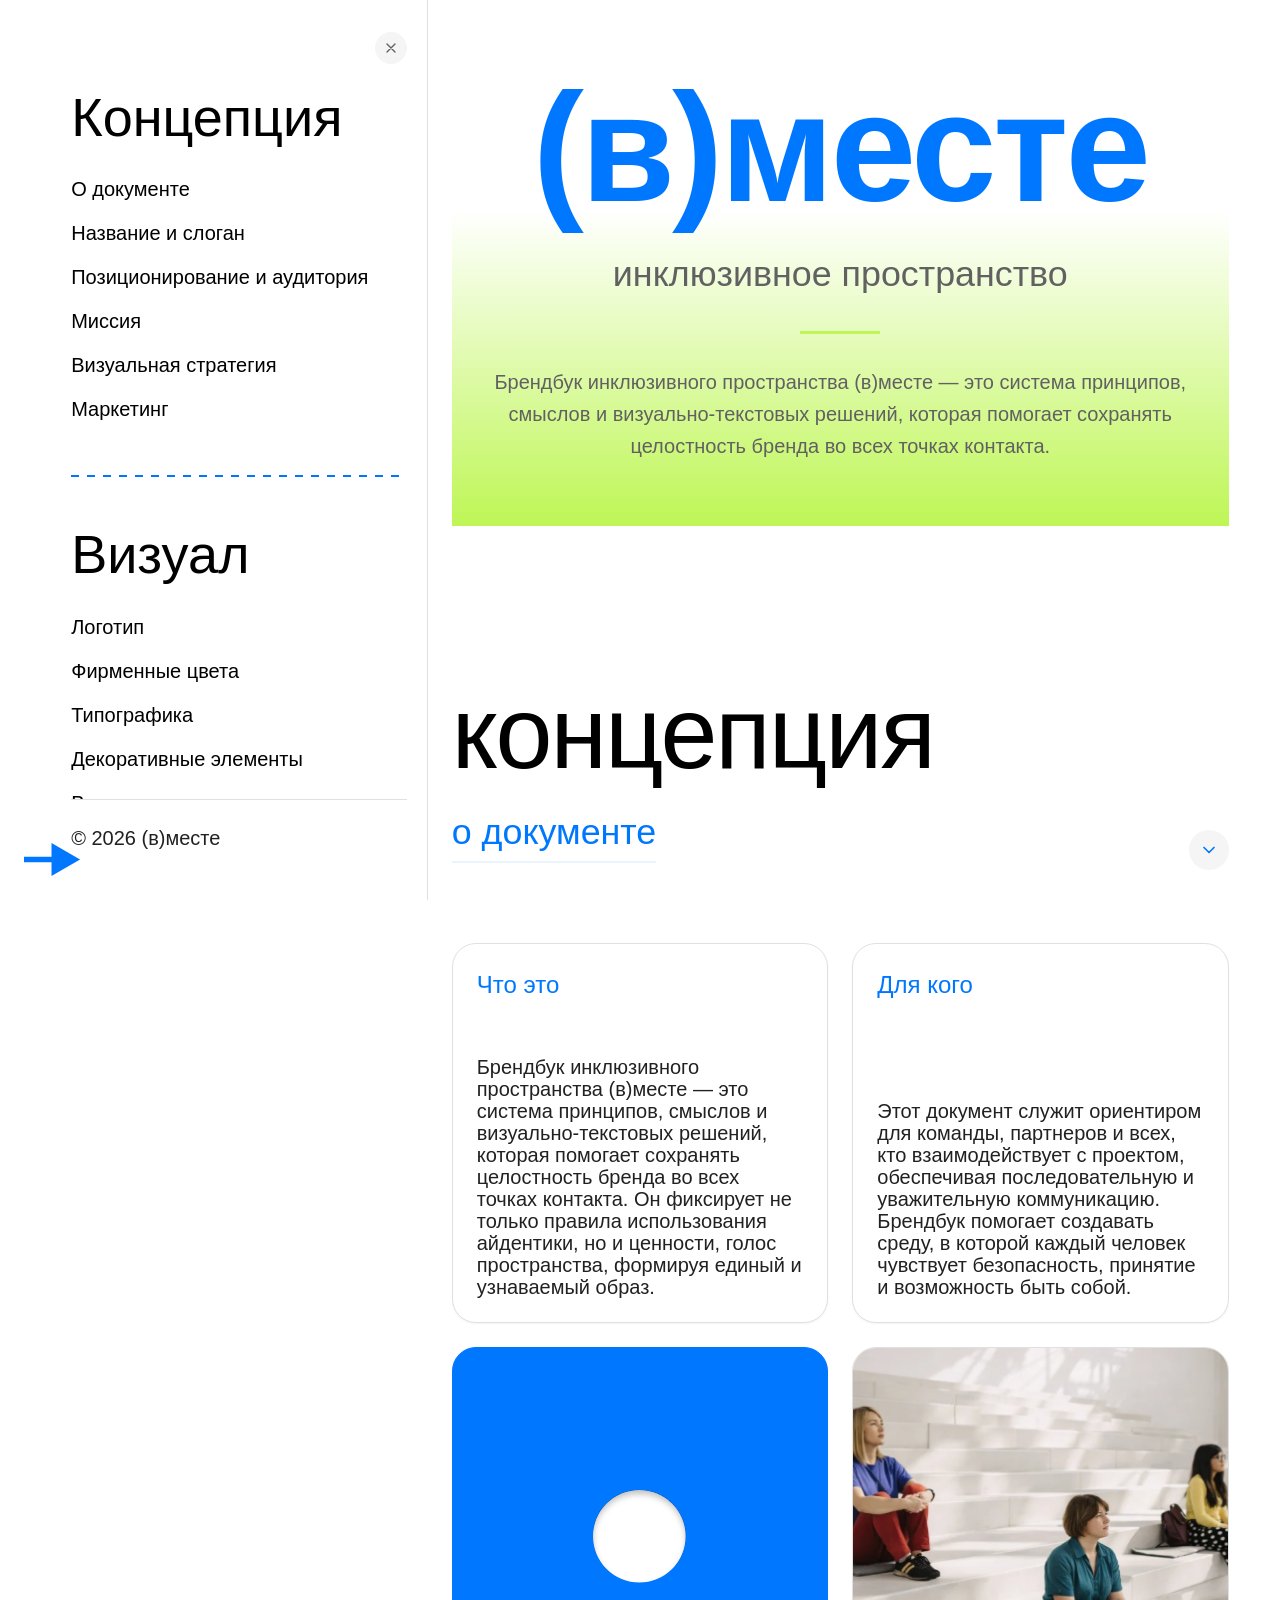
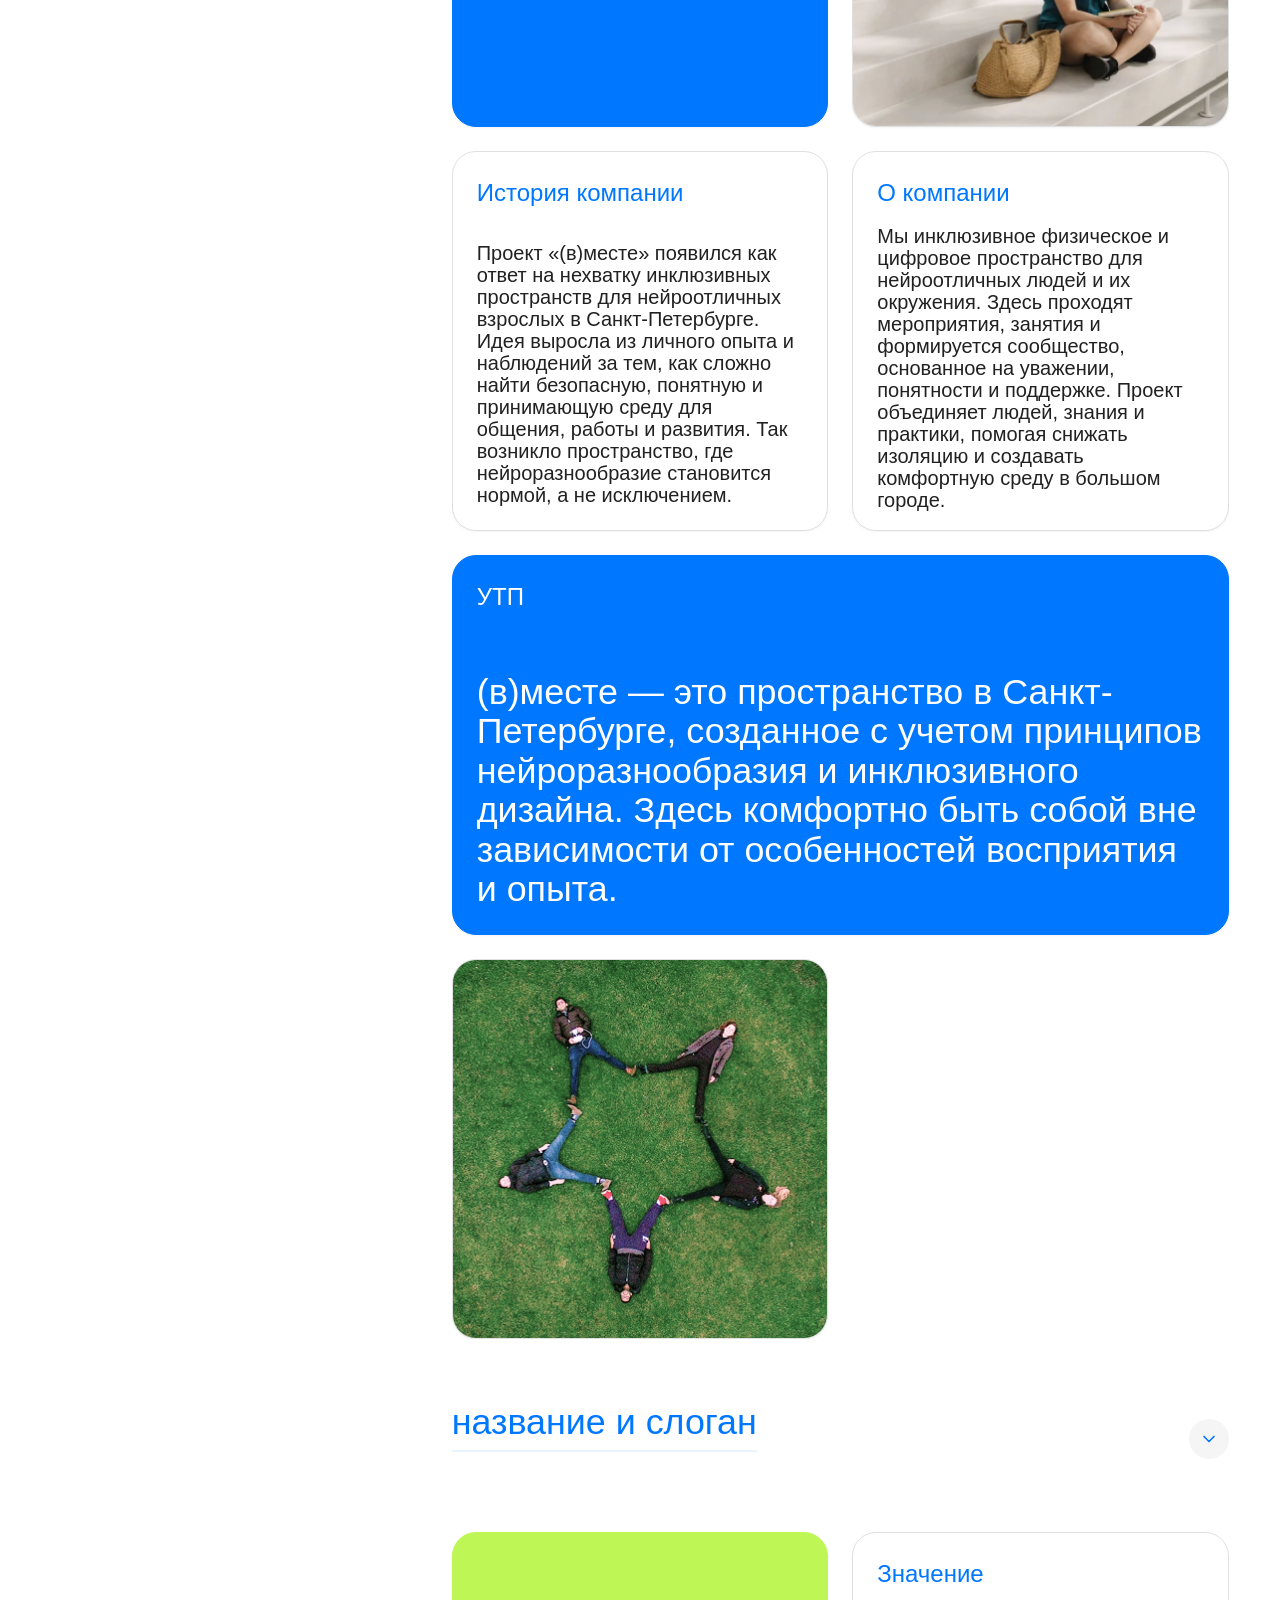
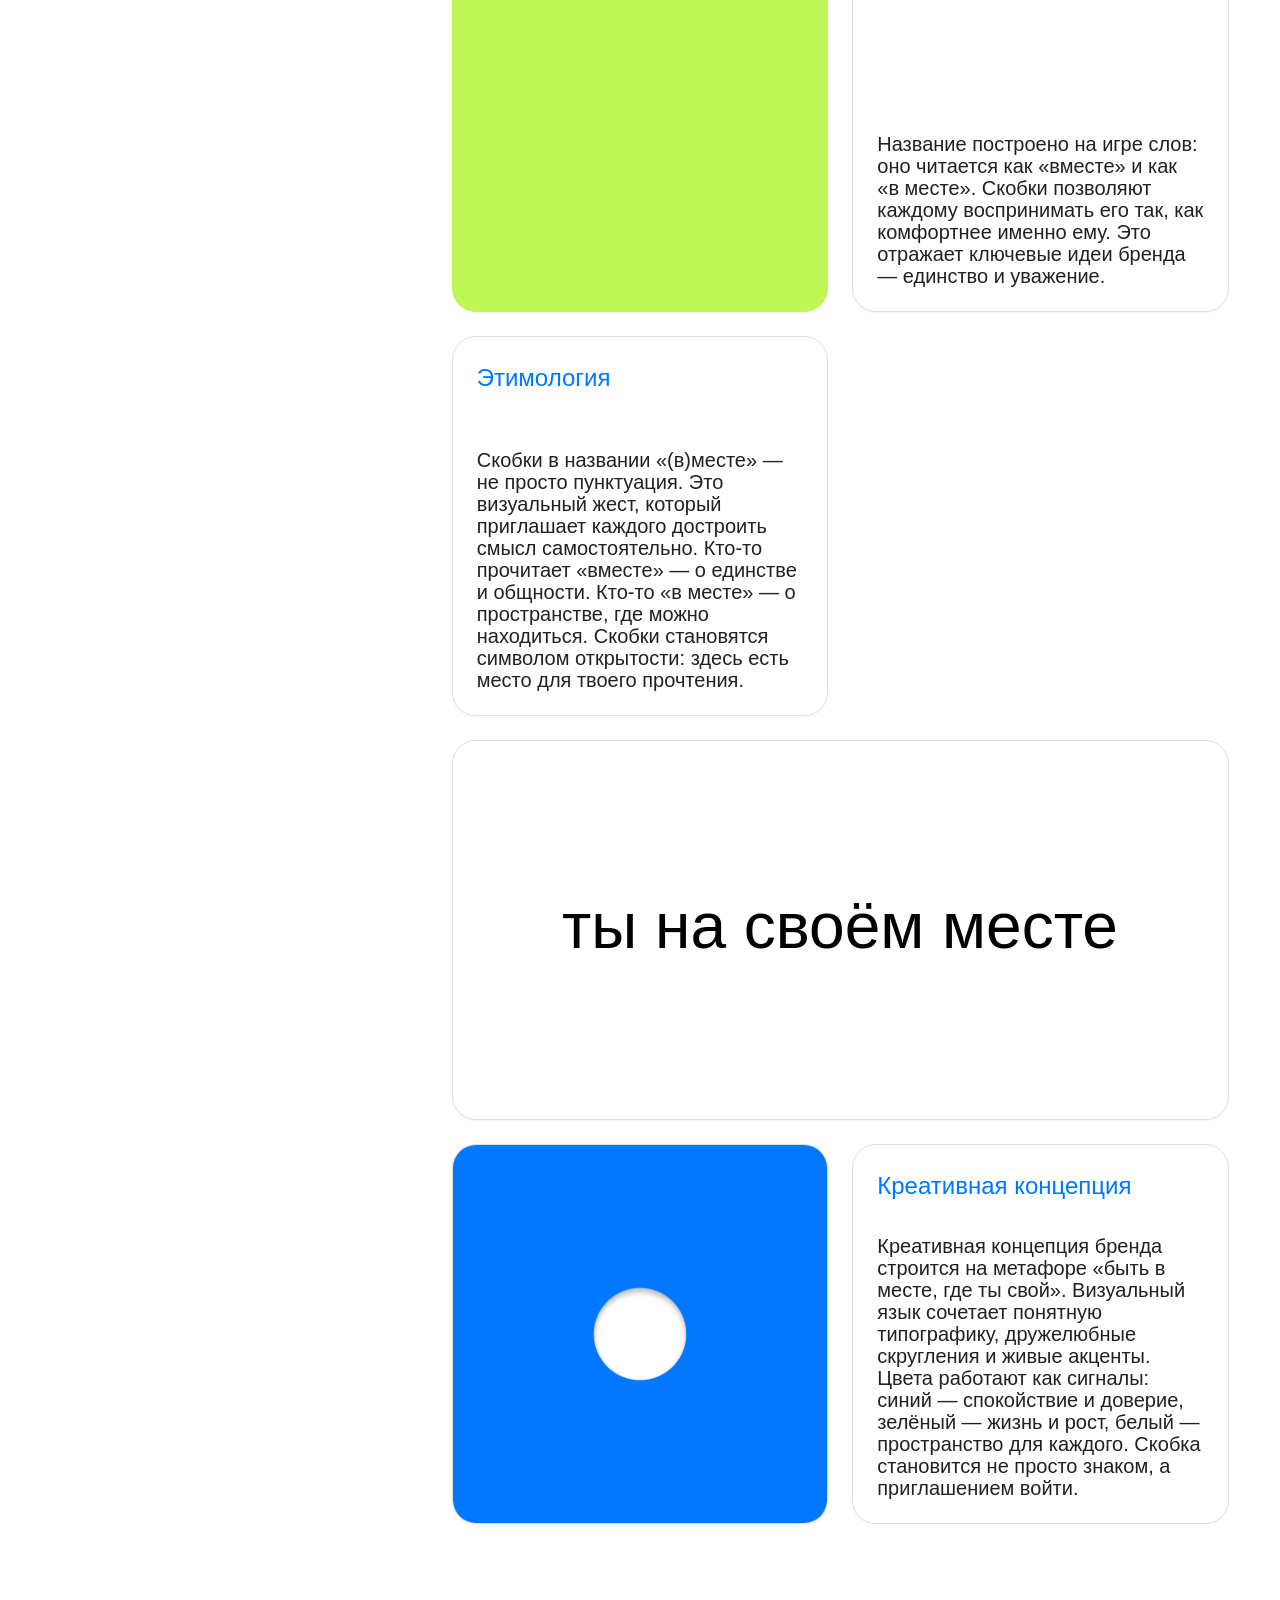
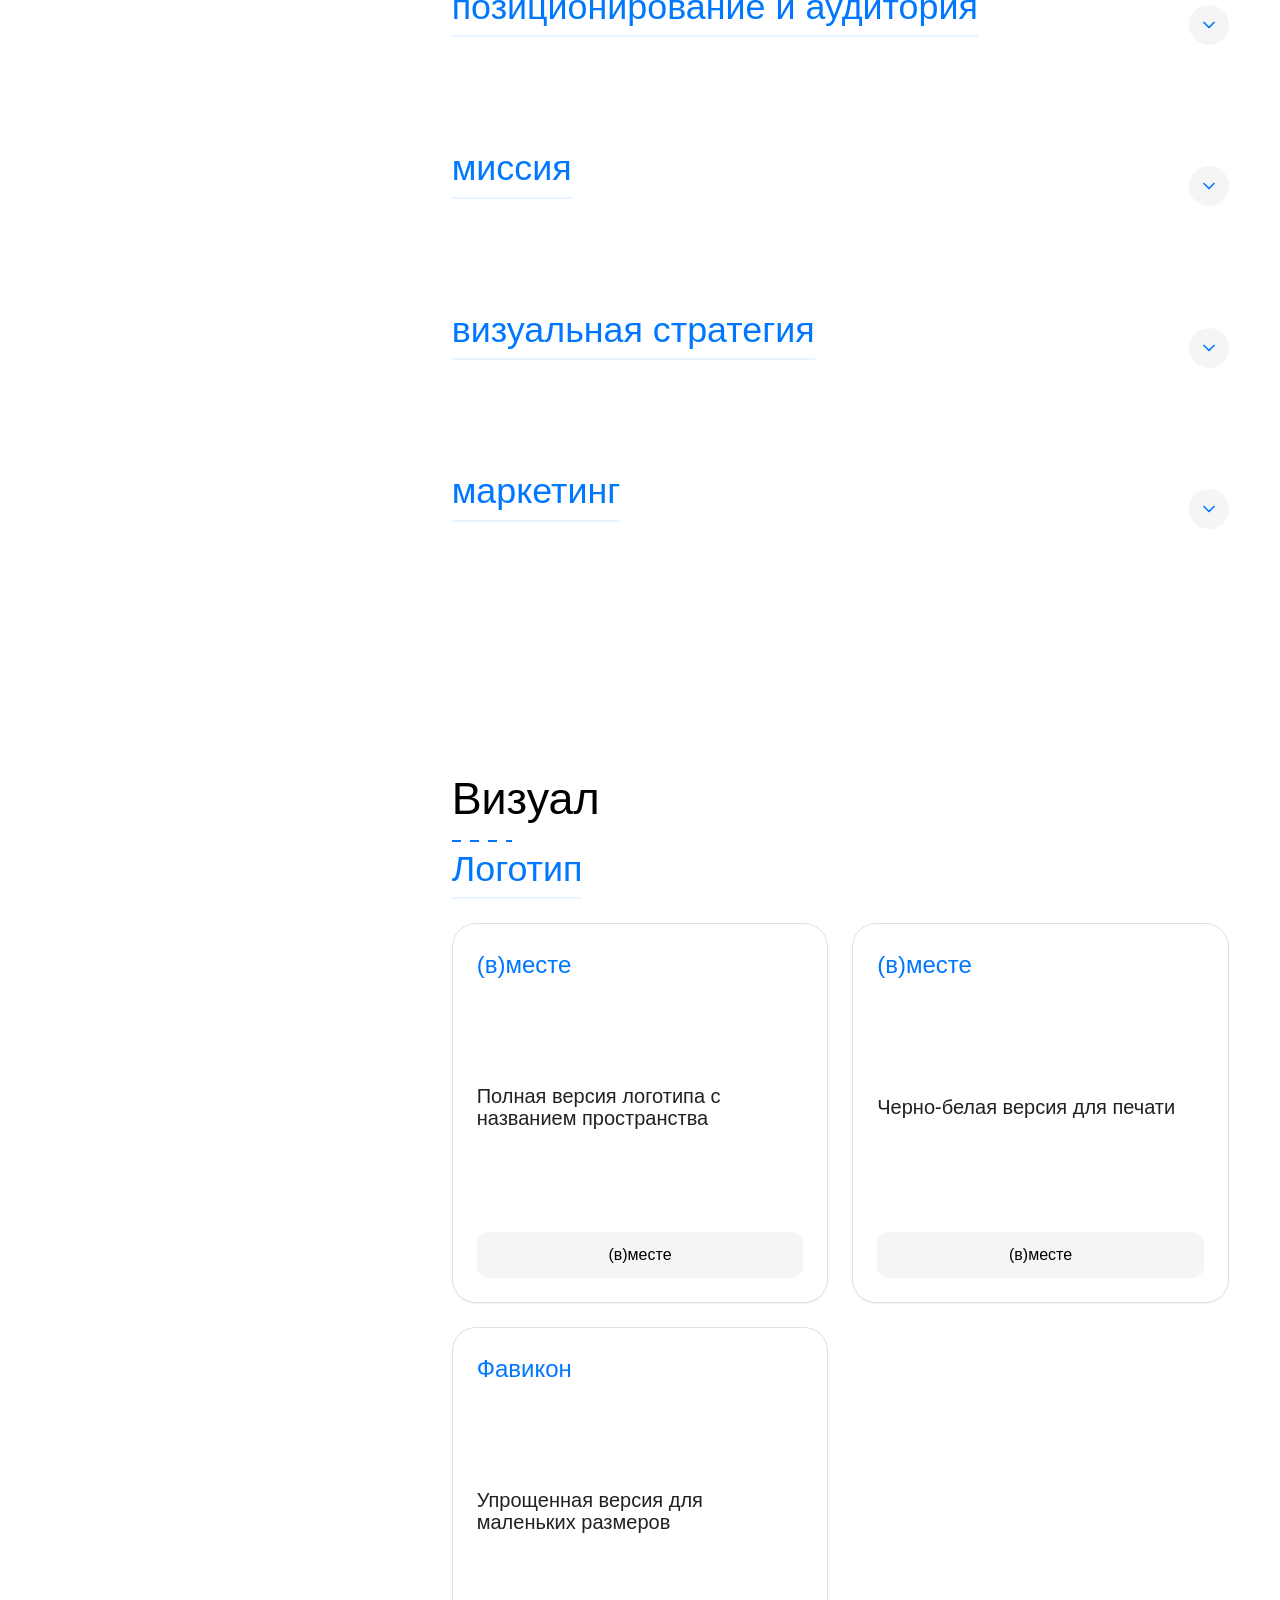
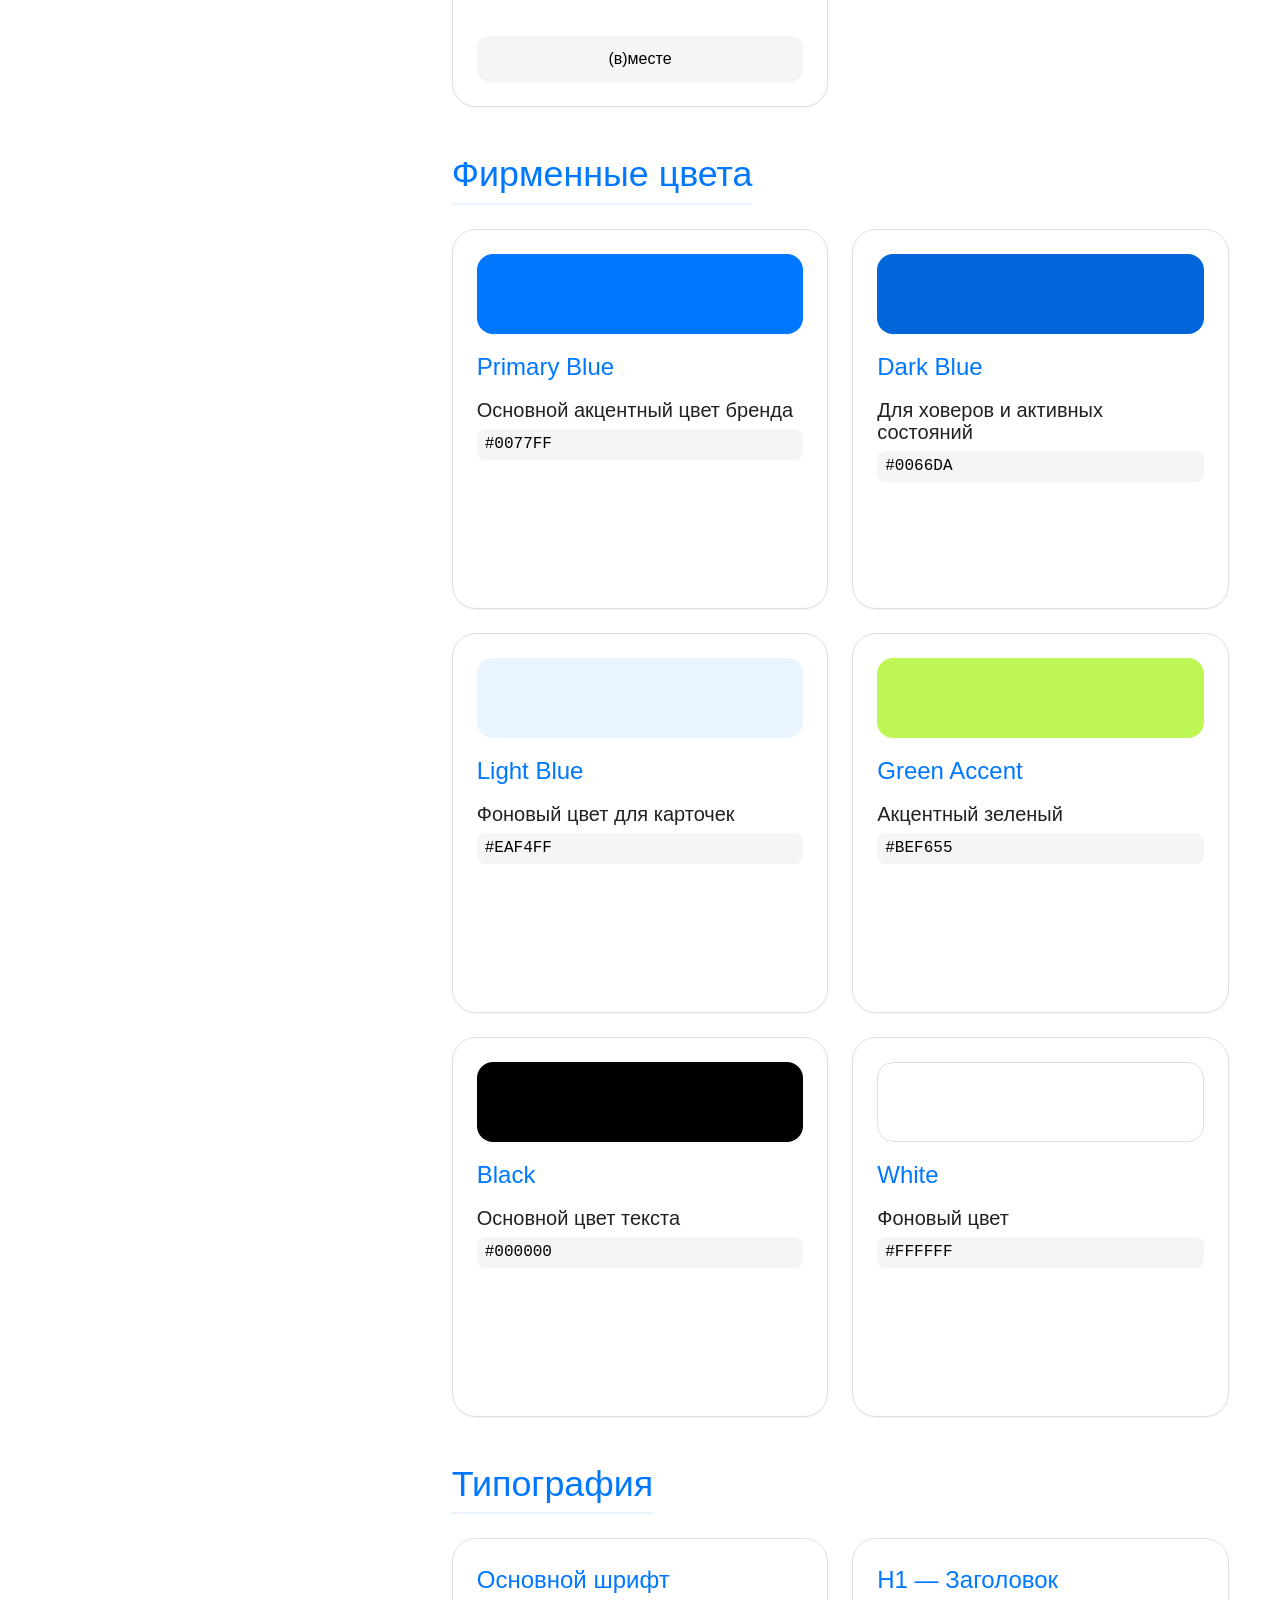
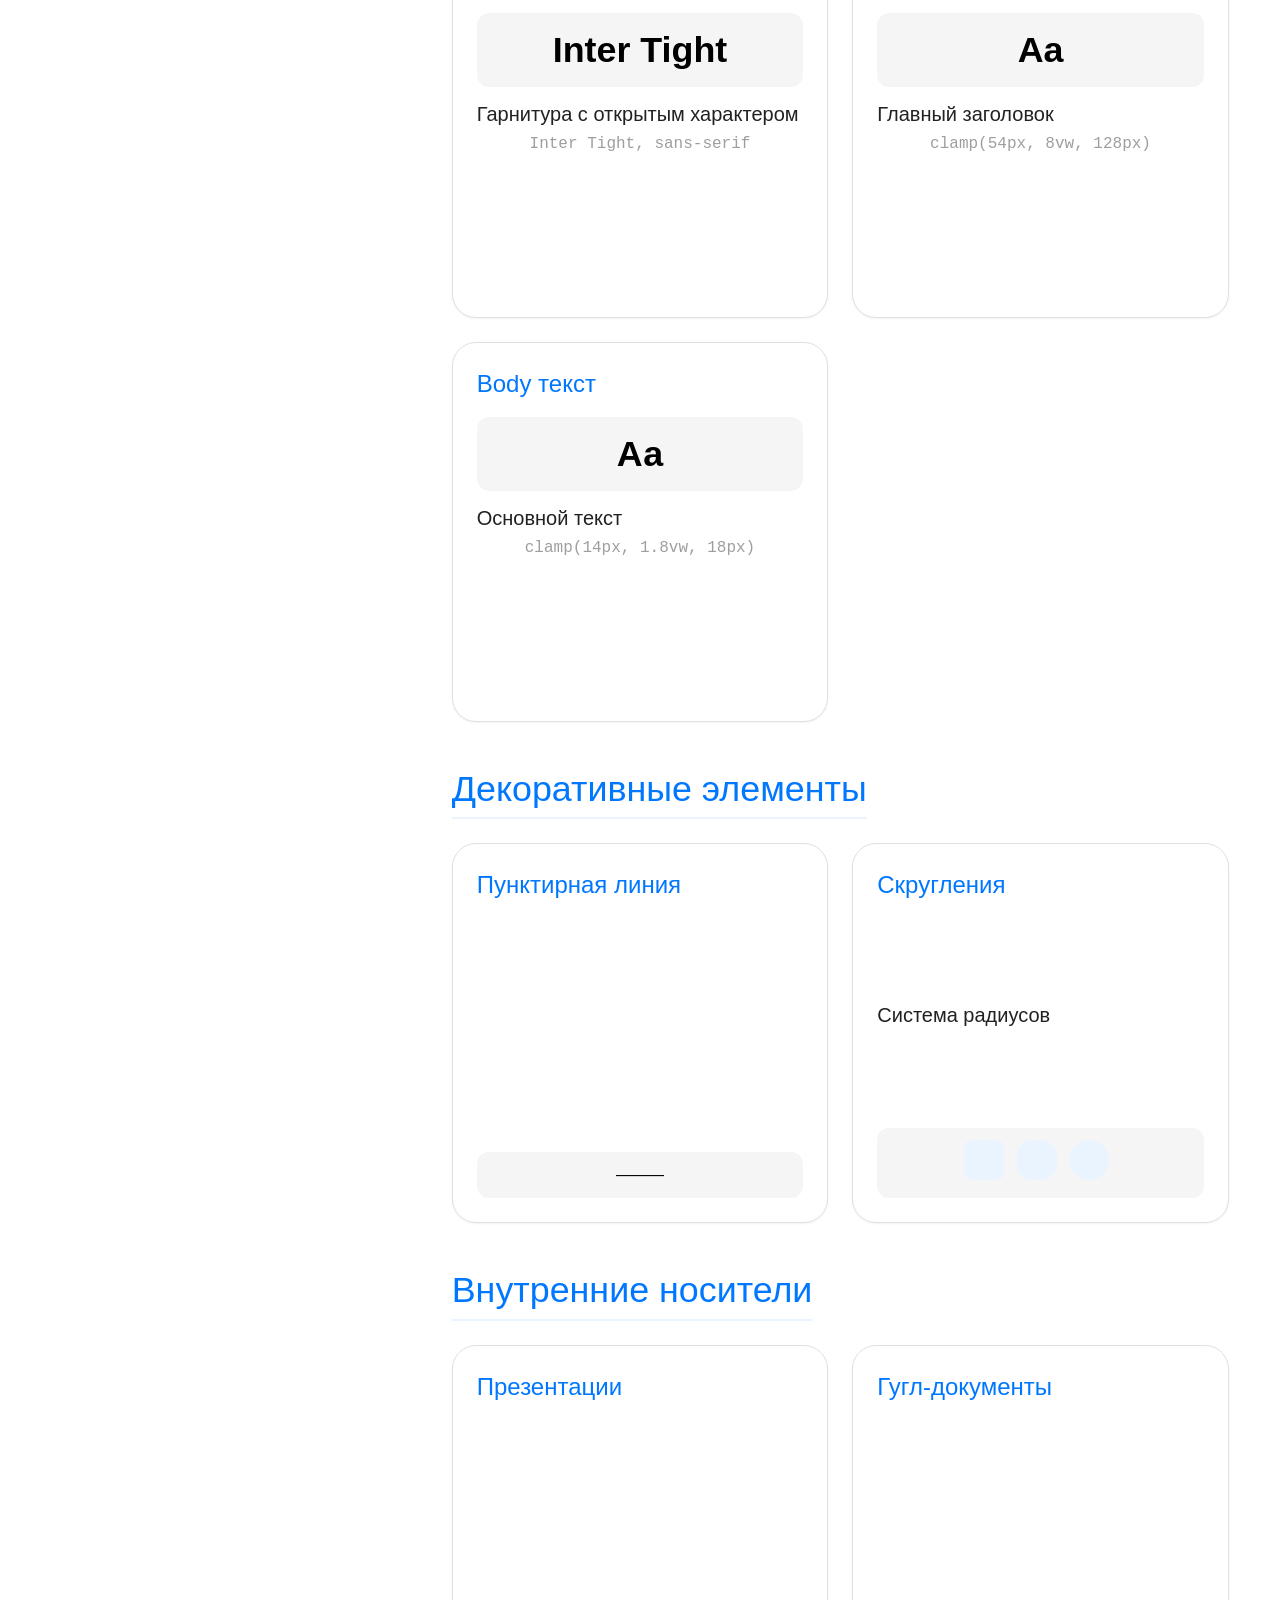
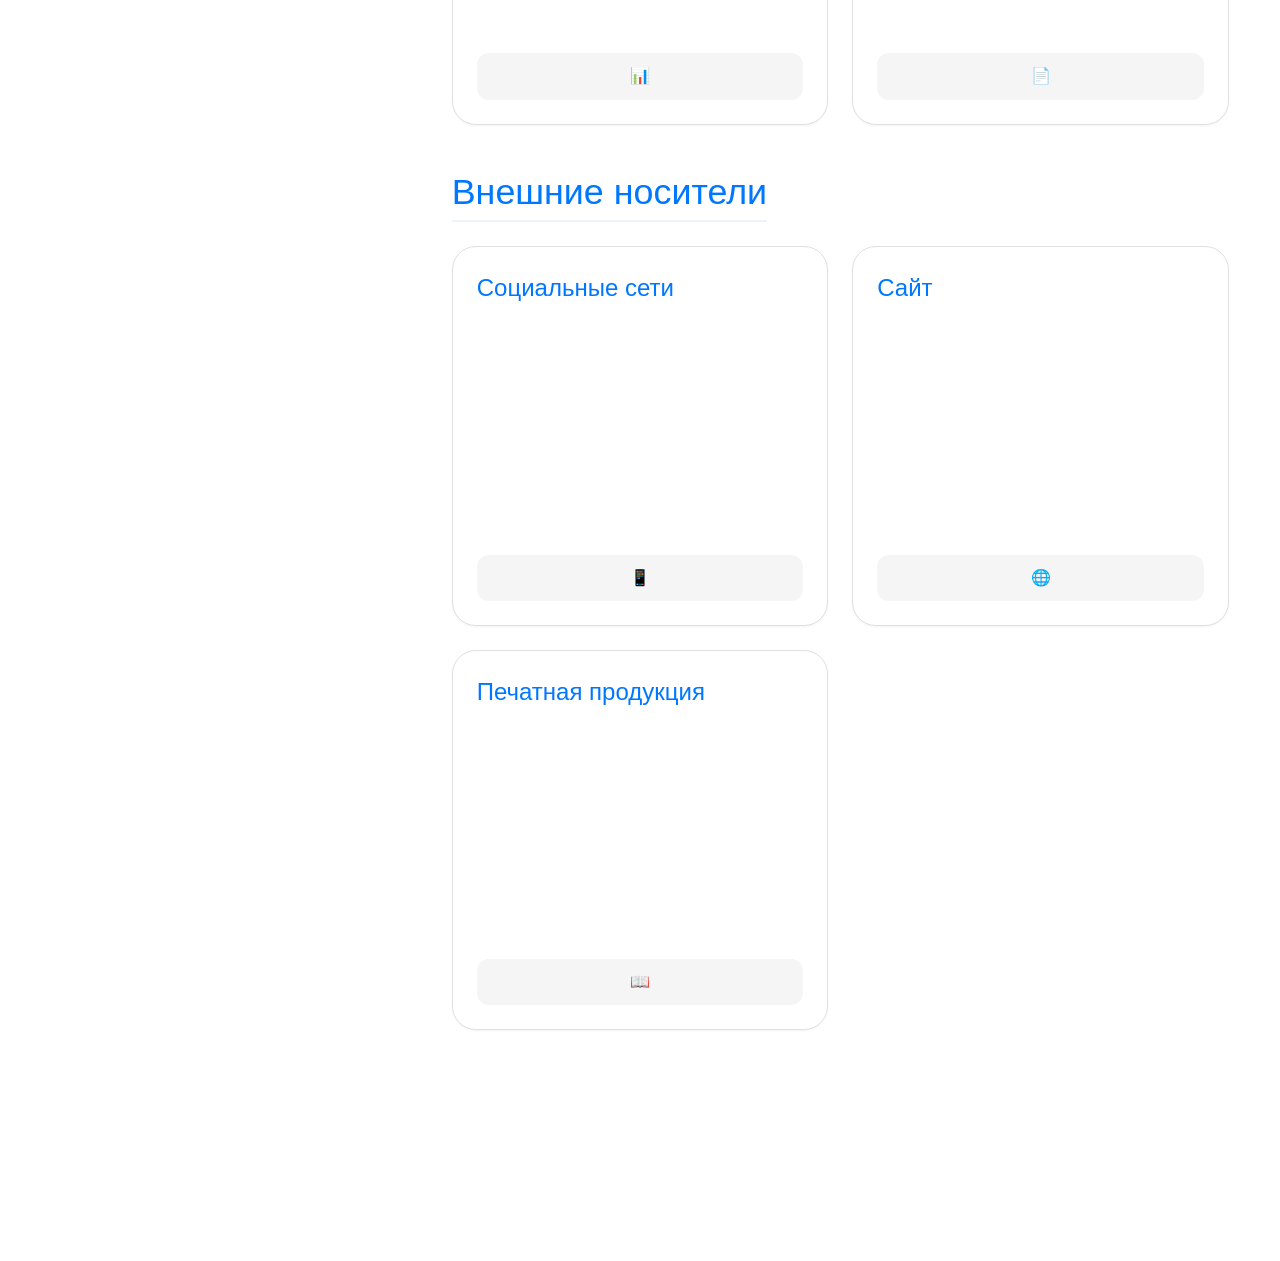
==== index.html @ 03d6c09a "Первый коммит" ====
<!DOCTYPE html>
<html lang="ru">
<head>
    <meta charset="UTF-8">
    <meta name="viewport" content="width=device-width, initial-scale=1.0">
    <title>Брендбук | (в)месте — инклюзивное пространство</title>
    <!-- Подключение CSS файлов -->
    <link rel="stylesheet" href="styles/variables.css">
    <link rel="stylesheet" href="styles/reset.css">
    <link rel="stylesheet" href="styles/typography.css">
    <link rel="stylesheet" href="styles/buttons.css">
    <link rel="stylesheet" href="styles/grid.css">
    <link rel="stylesheet" href="styles/sidebar.css">
    <link rel="stylesheet" href="styles/cards.css">
    <link rel="stylesheet" href="styles/brandbook.css">
</head>
<body>

<!-- ОСНОВНОЙ КОНТЕЙНЕР -->
<div class="page-container">
    
<!-- БОКОВОЕ МЕНЮ (САЙДБАР) -->
    <!-- БОКОВОЕ МЕНЮ (САЙДБАР) -->
    <!-- БОКОВОЕ МЕНЮ (САЙДБАР) -->
<!-- БОКОВОЕ МЕНЮ (САЙДБАР) -->
<!-- БОКОВОЕ МЕНЮ (САЙДБАР) -->
    <aside class="sidebar">
        <div class="sidebar__inner">
            <!-- Кнопка закрытия (крестик) -->
            <div class="sidebar__close">
                <button class="sidebar__close-btn" id="sidebarCloseBtn">
                    <svg width="16" height="16" viewBox="0 0 24 24" fill="none">
                        <path d="M18 6L6 18M6 6L18 18" stroke="currentColor" stroke-width="2" stroke-linecap="round"/>
                    </svg>
                </button>
            </div>
            
            <nav class="sidebar__nav">
                <!-- РАЗДЕЛ: Концепция (без фона) -->
                <div class="sidebar__section sidebar__section--concept">
                    <a href="#concept" class="sidebar__section-title sidebar__section-title--concept" id="concept-link">
                        Концепция
                    </a>
                    <div class="sidebar__subnav">
                        <a href="#about-doc-section" class="sidebar__subnav-item">О документе</a>
                        <a href="#naming-section" class="sidebar__subnav-item">Название и слоган</a>
                        <a href="#positioning-section" class="sidebar__subnav-item">Позиционирование и аудитория</a>
                        <a href="#mission-section" class="sidebar__subnav-item">Миссия</a>
                        <a href="#visual-strategy-section" class="sidebar__subnav-item">Визуальная стратегия</a>
                        <a href="#marketing-section" class="sidebar__subnav-item">Маркетинг</a>
                    </div>
                </div>
                
                <div class="sidebar__divider"></div>
                <!-- РАЗДЕЛ: Визуал (зелёный фон на всю ширину) -->
                <div class="sidebar__section sidebar__section--visual">
                    <a href="#visual" class="sidebar__section-title sidebar__section-title--visual" id="visual-link">
                        Визуал
                    </a>
                    <div class="sidebar__subnav">
                        <a href="#logo" class="sidebar__subnav-item">Логотип</a>
                        <a href="#colors" class="sidebar__subnav-item">Фирменные цвета</a>
                        <a href="#typography" class="sidebar__subnav-item">Типографика</a>
                        <a href="#decorative" class="sidebar__subnav-item">Декоративные элементы</a>
                        <a href="#internal-media" class="sidebar__subnav-item">Внутренние носители</a>
                        <a href="#external-media" class="sidebar__subnav-item">Внешние носители</a>
                    </div>
                </div>
            </nav>
            
            <!-- Футер сайдбара -->
            <div class="sidebar__footer">
                <p>© 2026 (в)месте</p>
            </div>
        </div>
    </aside>
                    
    <!-- ОСНОВНОЙ КОНТЕНТ -->
    <main class="main-content">
        
        <!-- HERO / ОБЛОЖКА -->
        <section class="hero">
            <div class="hero__content">
                <h1 class="hero__title">(в)месте</h1>
                <p class="hero__subtitle">инклюзивное пространство</p>
                <div class="hero__line"></div>
                <p class="hero__desc">Брендбук инклюзивного пространства (в)месте — это система принципов, смыслов и визуально-текстовых решений, которая помогает сохранять целостность бренда во всех точках контакта.</p>
            </div>
        </section>
        
<!-- СЕКЦИЯ: КОНЦЕПЦИЯ -->
        <section id="concept" class="section-concept">
            <div class="layout-section">
                
                <h1>концепция</h1>

                <!-- РАЗДЕЛ: о документе -->
                <div class="section-collapsible" id="about-doc-section" style="margin-top: 0;">
                    <div class="section-header">
                        <h3>о документе</h3>
                        <button class="section-toggle-btn">
                            <svg width="24" height="24" viewBox="0 0 24 24" fill="none">
                                <path d="M6 9L12 15L18 9" stroke="currentColor" stroke-width="2" stroke-linecap="round" stroke-linejoin="round"/>
                            </svg>
                        </button>
                    </div>
                    <div class="section-content">
                        <!-- СЕТКА КАРТОЧЕК КОНЦЕПЦИИ -->
                        <div class="concept-cards-grid">
                            
                            <!-- 1. Что это -->
                            <div class="brand-card collapsible-card" id="what-is">
                                <div class="brand-card__content">
                                    <div class="brand-card__header">
                                        <div class="brand-card__title">Что это</div>
                                    </div>
                                    <div class="brand-card__description">
                                        <p>Брендбук инклюзивного пространства (в)месте — это система принципов, смыслов и визуально-текстовых решений, которая помогает сохранять целостность бренда во всех точках контакта. Он фиксирует не только правила использования айдентики, но и ценности, голос пространства, формируя единый и узнаваемый образ.</p>
                                    </div>
                                </div>
                            </div>
                            
                            <!-- 2. Для кого -->
                            <div class="brand-card collapsible-card" id="for-who">
                                <div class="brand-card__content">
                                    <div class="brand-card__header">
                                        <div class="brand-card__title">Для кого</div>
                                    </div>
                                    <div class="brand-card__description">
                                        <p>Этот документ служит ориентиром для команды, партнеров и всех, кто взаимодействует с проектом, обеспечивая последовательную и уважительную коммуникацию. Брендбук помогает создавать среду, в которой каждый человек чувствует безопасность, принятие и возможность быть собой.</p>
                                    </div>
                                </div>
                            </div>
                            
                            <!-- 3. Синяя карточка с SVG -->
                            <div class="brand-card brand-card--blue" id="center-svg">
                                <div class="brand-card__content" style="display: flex; align-items: center; justify-content: center;">
                                    <svg width="93" height="93" viewBox="0 0 93 93" fill="none" xmlns="http://www.w3.org/2000/svg">
                                        <g filter="url(#filter0_i_894_3738)">
                                            <circle cx="46.3105" cy="46.3105" r="46.3105" fill="white"/>
                                        </g>
                                        <defs>
                                            <filter id="filter0_i_894_3738" x="0" y="0" width="92.6211" height="96.6211" filterUnits="userSpaceOnUse" color-interpolation-filters="sRGB">
                                                <feFlood flood-opacity="0" result="BackgroundImageFix"/>
                                                <feBlend mode="normal" in="SourceGraphic" in2="BackgroundImageFix" result="shape"/>
                                                <feColorMatrix in="SourceAlpha" type="matrix" values="0 0 0 0 0 0 0 0 0 0 0 0 0 0 0 0 0 0 127 0" result="hardAlpha"/>
                                                <feOffset dy="4"/>
                                                <feGaussianBlur stdDeviation="3"/>
                                                <feComposite in2="hardAlpha" operator="arithmetic" k2="-1" k3="1"/>
                                                <feColorMatrix type="matrix" values="0 0 0 0 0 0 0 0 0 0 0 0 0 0 0 0 0 0 0.25 0"/>
                                                <feBlend mode="normal" in2="shape" result="effect1_innerShadow_894_3738"/>
                                            </filter>
                                        </defs>
                                    </svg>
                                </div>
                            </div>
                            
                            <!-- 4. Карточка-фотка -->
                            <div class="brand-card brand-card--media" id="photo-1">
                                <div class="brand-card__media">
                                    <img src="media/prostltst.png" alt="Фото пространства">
                                </div>
                            </div>
                            
                            <!-- 5. История компании -->
                            <div class="brand-card collapsible-card" id="history">
                                <div class="brand-card__content">
                                    <div class="brand-card__header">
                                        <div class="brand-card__title">История компании</div>
                                    </div>
                                    <div class="brand-card__description">
                                        <p>Проект «(в)месте» появился как ответ на нехватку инклюзивных пространств для нейроотличных взрослых в Санкт-Петербурге. Идея выросла из личного опыта и наблюдений за тем, как сложно найти безопасную, понятную и принимающую среду для общения, работы и развития. Так возникло пространство, где нейроразнообразие становится нормой, а не исключением.</p>
                                    </div>
                                </div>
                            </div>
                            
                            <!-- 6. О компании -->
                            <div class="brand-card collapsible-card" id="about-company">
                                <div class="brand-card__content">
                                    <div class="brand-card__header">
                                        <div class="brand-card__title">О компании</div>
                                    </div>
                                    <div class="brand-card__description">
                                        <p>Мы инклюзивное физическое и цифровое пространство для нейроотличных людей и их окружения. Здесь проходят мероприятия, занятия и формируется сообщество, основанное на уважении, понятности и поддержке. Проект объединяет людей, знания и практики, помогая снижать изоляцию и создавать комфортную среду в большом городе.</p>
                                    </div>
                                </div>
                            </div>
                            
                            <!-- 7. УТП (синяя, широкая) -->
                            <div class="brand-card brand-card--blue brand-card--wide collapsible-card" id="utp">
                                <div class="brand-card__content">
                                    <div class="brand-card__header">
                                        <div class="brand-card__title" style="font-size: var(--h4);">УТП</div>
                                    </div>
                                    <div class="brand-card__description">
                                        <p style="font-size: var(--h3); line-height: var(--lh-tight); font-weight: var(--fw-regular);">(в)месте — это пространство в Санкт-Петербурге, созданное с учетом принципов нейроразнообразия и инклюзивного дизайна. Здесь комфортно быть собой вне зависимости от особенностей восприятия и опыта.</p>
                                    </div>
                                </div>
                            </div>
                            
                            <!-- 8. Карточка-фотка -->
                            <div class="brand-card brand-card--media" id="photo-2">
                                <div class="brand-card__media">
                                    <img src="media/zvezdaisludei.png" alt="Фото мероприятий">
                                </div>
                            </div>
                            
                        </div>
                    </div>
                </div>

                <!-- РАЗДЕЛ: название и слоган -->
                <div class="section-collapsible" id="naming-section" style="margin-top: var(--space-64);">
                    <div class="section-header">
                        <h3>название и слоган</h3>
                        <button class="section-toggle-btn">
                            <svg width="24" height="24" viewBox="0 0 24 24" fill="none">
                                <path d="M6 9L12 15L18 9" stroke="currentColor" stroke-width="2" stroke-linecap="round" stroke-linejoin="round"/>
                            </svg>
                        </button>
                    </div>
                    <div class="section-content">
                        <div class="concept-cards-grid">
                            
                            <!-- Гифка на зеленом фоне -->
                            <div class="brand-card brand-card--green brand-card--media" id="naming-gif">
                                <div class="brand-card__media">
                                    
                                </div>
                            </div>
                            
                            <!-- Значение -->
                            <div class="brand-card collapsible-card" id="naming-value">
                                <div class="brand-card__content">
                                    <div class="brand-card__header">
                                        <div class="brand-card__title">Значение</div>
                                    </div>
                                    <div class="brand-card__description">
                                        <p>Название построено на игре слов: оно читается как «вместе» и как «в месте». Скобки позволяют каждому воспринимать его так, как комфортнее именно ему. Это отражает ключевые идеи бренда — единство и уважение.</p>
                                    </div>
                                </div>
                            </div>
                            
                            <!-- Этимология -->
                            <div class="brand-card collapsible-card" id="naming-etymology">
                                <div class="brand-card__content">
                                    <div class="brand-card__header">
                                        <div class="brand-card__title">Этимология</div>
                                    </div>
                                    <div class="brand-card__description">
                                        <p>Скобки в названии «(в)месте» — не просто пунктуация. Это визуальный жест, который приглашает каждого достроить смысл самостоятельно. Кто-то прочитает «вместе» — о единстве и общности. Кто-то «в месте» — о пространстве, где можно находиться. Скобки становятся символом открытости: здесь есть место для твоего прочтения.</p>
                                    </div>
                                </div>
                            </div>
                            
                            <!-- Слоган -->
                            <div class="brand-card brand-card--wide slogan-card" id="slogan">
                                <div class="brand-card__content" style="justify-content: center; align-items: center; text-align: center;">
                                    <h2 class="slogan-text">ты на своём месте</h2>
                                </div>
                            </div>
                            
                            <!-- Фотка -->
                            <div class="brand-card brand-card--media" id="naming-photo">
                                <div class="brand-card__media">
                                    <img src="media/кружок.png" alt="фото">
                                </div>
                            </div>
                            
                            <!-- Креативная концепция -->
                            <div class="brand-card collapsible-card" id="creative-concept">
                                <div class="brand-card__content">
                                    <div class="brand-card__header">
                                        <div class="brand-card__title">Креативная концепция</div>
                                    </div>
                                    <div class="brand-card__description">
                                        <p>Креативная концепция бренда строится на метафоре «быть в месте, где ты свой». Визуальный язык сочетает понятную типографику, дружелюбные скругления и живые акценты. Цвета работают как сигналы: синий — спокойствие и доверие, зелёный — жизнь и рост, белый — пространство для каждого. Скобка становится не просто знаком, а приглашением войти.</p>
                                    </div>
                                </div>
                            </div>
                            
                        </div>
                    </div>
                </div>

                <!-- РАЗДЕЛ: позиционирование и аудитория -->
                <div class="section-collapsible" style="margin-top: var(--space-64);">
                    <div class="section-header">
                        <h3>позиционирование и аудитория</h3>
                        <button class="section-toggle-btn">
                            <svg width="24" height="24" viewBox="0 0 24 24" fill="none">
                                <path d="M6 9L12 15L18 9" stroke="currentColor" stroke-width="2" stroke-linecap="round" stroke-linejoin="round"/>
                            </svg>
                        </button>
                    </div>
                    <div class="section-content">
                        <!-- Здесь будут карточки -->
                    </div>
                </div>

                <!-- РАЗДЕЛ: миссия -->
                <div class="section-collapsible" style="margin-top: var(--space-64);">
                    <div class="section-header">
                        <h3>миссия</h3>
                        <button class="section-toggle-btn">
                            <svg width="24" height="24" viewBox="0 0 24 24" fill="none">
                                <path d="M6 9L12 15L18 9" stroke="currentColor" stroke-width="2" stroke-linecap="round" stroke-linejoin="round"/>
                            </svg>
                        </button>
                    </div>
                    <div class="section-content">
                        <!-- Здесь будут карточки -->
                    </div>
                </div>

                <!-- РАЗДЕЛ: визуальная стратегия -->
                <div class="section-collapsible" style="margin-top: var(--space-64);">
                    <div class="section-header">
                        <h3>визуальная стратегия</h3>
                        <button class="section-toggle-btn">
                            <svg width="24" height="24" viewBox="0 0 24 24" fill="none">
                                <path d="M6 9L12 15L18 9" stroke="currentColor" stroke-width="2" stroke-linecap="round" stroke-linejoin="round"/>
                            </svg>
                        </button>
                    </div>
                    <div class="section-content">
                        <!-- Здесь будут карточки -->
                    </div>
                </div>

                <!-- РАЗДЕЛ: маркетинг -->
                <div class="section-collapsible" style="margin-top: var(--space-64);">
                    <div class="section-header">
                        <h3>маркетинг</h3>
                        <button class="section-toggle-btn">
                            <svg width="24" height="24" viewBox="0 0 24 24" fill="none">
                                <path d="M6 9L12 15L18 9" stroke="currentColor" stroke-width="2" stroke-linecap="round" stroke-linejoin="round"/>
                            </svg>
                        </button>
                    </div>
                    <div class="section-content">
                        <!-- Здесь будут карточки -->
                    </div>
                </div>

            </div>
        </section>
        
        <!-- СЕКЦИЯ: ВИЗУАЛ -->
        <section id="visual" class="section-visual">
            <div class="layout-section">
                
                <h2>Визуал</h2>
                <div class="section-divider"></div>
                
                <!-- ЛОГОТИП -->
                <div id="logo">
                    <h3>Логотип</h3>
                    <div class="cards-grid">
                        <div class="brand-card">
                            <div class="brand-card__content">
                                <div class="brand-card__title">(в)месте</div>
                                <div class="brand-card__description">Полная версия логотипа с названием пространства</div>
                                <div class="brand-card__example">(в)месте</div>
                            </div>
                        </div>
                        <div class="brand-card">
                            <div class="brand-card__content">
                                <div class="brand-card__title">(в)месте</div>
                                <div class="brand-card__description">Черно-белая версия для печати</div>
                                <div class="brand-card__example">(в)месте</div>
                            </div>
                        </div>
                        <div class="brand-card">
                            <div class="brand-card__content">
                                <div class="brand-card__title">Фавикон</div>
                                <div class="brand-card__description">Упрощенная версия для маленьких размеров</div>
                                <div class="brand-card__example">(в)месте</div>
                            </div>
                        </div>
                    </div>
                </div>
                
                <!-- ФИРМЕННЫЕ ЦВЕТА -->
                <div id="colors">
                    <h3>Фирменные цвета</h3>
                    <div class="cards-grid">
                        <div class="brand-card color-card">
                            <div class="color-card__preview" style="background-color: #0077FF;"></div>
                            <div class="brand-card__title">Primary Blue</div>
                            <div class="brand-card__description">Основной акцентный цвет бренда</div>
                            <div class="color-card__hex">#0077FF</div>
                        </div>
                        <div class="brand-card color-card">
                            <div class="color-card__preview" style="background-color: #0066DA;"></div>
                            <div class="brand-card__title">Dark Blue</div>
                            <div class="brand-card__description">Для ховеров и активных состояний</div>
                            <div class="color-card__hex">#0066DA</div>
                        </div>
                        <div class="brand-card color-card">
                            <div class="color-card__preview" style="background-color: #EAF4FF;"></div>
                            <div class="brand-card__title">Light Blue</div>
                            <div class="brand-card__description">Фоновый цвет для карточек</div>
                            <div class="color-card__hex">#EAF4FF</div>
                        </div>
                        <div class="brand-card color-card">
                            <div class="color-card__preview" style="background-color: #BEF655;"></div>
                            <div class="brand-card__title">Green Accent</div>
                            <div class="brand-card__description">Акцентный зеленый</div>
                            <div class="color-card__hex">#BEF655</div>
                        </div>
                        <div class="brand-card color-card">
                            <div class="color-card__preview" style="background-color: #000000;"></div>
                            <div class="brand-card__title">Black</div>
                            <div class="brand-card__description">Основной цвет текста</div>
                            <div class="color-card__hex">#000000</div>
                        </div>
                        <div class="brand-card color-card">
                            <div class="color-card__preview" style="background-color: #FFFFFF; border: 1px solid #e0e0e0;"></div>
                            <div class="brand-card__title">White</div>
                            <div class="brand-card__description">Фоновый цвет</div>
                            <div class="color-card__hex">#FFFFFF</div>
                        </div>
                    </div>
                </div>
                
                <!-- ТИПОГРАФИКА -->
                <div id="typography">
                    <h3>Типография</h3>
                    <div class="cards-grid">
                        <div class="brand-card typo-card">
                            <div class="brand-card__title">Основной шрифт</div>
                            <div class="typo-card__preview">Inter Tight</div>
                            <div class="brand-card__description">Гарнитура с открытым характером</div>
                            <div class="typo-card__details">Inter Tight, sans-serif</div>
                        </div>
                        <div class="brand-card typo-card">
                            <div class="brand-card__title">H1 — Заголовок</div>
                            <div class="typo-card__preview">Aa</div>
                            <div class="brand-card__description">Главный заголовок</div>
                            <div class="typo-card__details">clamp(54px, 8vw, 128px)</div>
                        </div>
                        <div class="brand-card typo-card">
                            <div class="brand-card__title">Body текст</div>
                            <div class="typo-card__preview">Аа</div>
                            <div class="brand-card__description">Основной текст</div>
                            <div class="typo-card__details">clamp(14px, 1.8vw, 18px)</div>
                        </div>
                    </div>
                </div>
                
                <!-- ДЕКОРАТИВНЫЕ ЭЛЕМЕНТЫ -->
                <div id="decorative">
                    <h3>Декоративные элементы</h3>
                    <div class="cards-grid">
                        <div class="brand-card">
                            <div class="brand-card__content">
                                <div class="brand-card__title">Пунктирная линия</div>
                                <div class="brand-card__example">———</div>
                            </div>
                        </div>
                        <div class="brand-card">
                            <div class="brand-card__content">
                                <div class="brand-card__title">Скругления</div>
                                <div class="brand-card__description">Система радиусов</div>
                                <div class="brand-card__example">
                                    <span class="radius-demo radius-8"></span>
                                    <span class="radius-demo radius-16"></span>
                                    <span class="radius-demo radius-24"></span>
                                </div>
                            </div>
                        </div>
                    </div>
                </div>
                
                <!-- ВНУТРЕННИЕ НОСИТЕЛИ -->
                <div id="internal-media">
                    <h3>Внутренние носители</h3>
                    <div class="cards-grid">
                        <div class="brand-card">
                            <div class="brand-card__content">
                                <div class="brand-card__title">Презентации</div>
                                <div class="brand-card__example">📊</div>
                            </div>
                        </div>
                        <div class="brand-card">
                            <div class="brand-card__content">
                                <div class="brand-card__title">Гугл-документы</div>
                                <div class="brand-card__example">📄</div>
                            </div>
                        </div>
                    </div>
                </div>
                
                <!-- ВНЕШНИЕ НОСИТЕЛИ -->
                <div id="external-media">
                    <h3>Внешние носители</h3>
                    <div class="cards-grid">
                        <div class="brand-card">
                            <div class="brand-card__content">
                                <div class="brand-card__title">Социальные сети</div>
                                <div class="brand-card__example">📱</div>
                            </div>
                        </div>
                        <div class="brand-card">
                            <div class="brand-card__content">
                                <div class="brand-card__title">Сайт</div>
                                <div class="brand-card__example">🌐</div>
                            </div>
                        </div>
                        <div class="brand-card">
                            <div class="brand-card__content">
                                <div class="brand-card__title">Печатная продукция</div>
                                <div class="brand-card__example">📖</div>
                            </div>
                        </div>
                    </div>
                </div>
            </div>
        </section>
    </main>
</div>

<!-- КНОПКА ОТКРЫТИЯ САЙДБАРА (ГАМБУРГЕР) -->
<!-- КНОПКА ОТКРЫТИЯ САЙДБАРА (ГАМБУРГЕР) -->
<button class="sidebar-toggle" id="sidebarToggle">
    <svg width="57" height="33" viewBox="0 0 57 33" fill="none" xmlns="http://www.w3.org/2000/svg">
        <path d="M56.061 16.4793L27.5184 32.9586V19.3336L0 19.3336L0 13.625L27.5184 13.625V0L56.061 16.4793Z" fill="#0077FF"/>
    </svg>
</button>

<!-- КНОПКА НАВЕРХ -->
<button class="btn-scroll-top" id="scrollTopBtn">
    <svg width="24" height="24" viewBox="0 0 24 24" fill="none">
        <path d="M12 5L12 19M12 5L5 12M12 5L19 12" stroke="white" stroke-width="2" stroke-linecap="round" stroke-linejoin="round"/>
    </svg>
</button>

<script src="js/main.js"></script>

</body>
</html>
---- styles/variables.css ----
/* ========================================
   VARIABLES.CSS
   ======================================== */

:root {
  /* ===== ЦВЕТА ===== */
  --black: #000000;
  --white: #ffffff;
  --blue: #0077FF;
  --dark-blue: #0066da;
  --light-blue: #EAF4FF;
  --green: #BEF655;
  --dark-green: #8fc93a;
  --gray-100: #f5f5f5;
  --gray-300: #e0e0e0;
  --gray-500: #9e9e9e;
  --gray-700: #616161;
  --gray-900: #212121;

  /* ===== ГРАДИЕНТЫ ===== */
  --gradient-main: linear-gradient(to top, #BEF655 0%, #FFFFFF 60%);

  /* ===== ШРИФТЫ ===== */
  --font-primary: "Inter Tight", -apple-system, BlinkMacSystemFont, sans-serif;
  --font-mono: "SF Mono", "Fira Code", monospace;
  
  --h1: clamp(54px, 8vw, 128px);
  --h2: clamp(28px, 3.5vw, 64px);
  --h3: clamp(20px, 2.8vw, 40px);
  --h4: clamp(18px, 2.2vw, 24px);
  --body: clamp(16px, 1.8vw, 20px);
  --body-small: clamp(14px, 1.5vw, 16px);
  
  --lh-tight: 1.1;
  --lh-normal: 1.4;
  --lh-loose: 1.6;
  
  --fw-regular: 400;
  --fw-medium: 500;
  --fw-semibold: 600;
  --fw-bold: 700;

  /* ===== ОТСТУПЫ ===== */
  --space-2: 2px;
  --space-4: 4px;
  --space-8: 8px;
  --space-12: 12px;
  --space-16: 16px;
  --space-20: 20px;
  --space-24: 24px;
  --space-32: 32px;
  --space-40: 40px;
  --space-48: 48px;
  --space-64: 64px;
  --space-80: 80px;
  --space-96: 96px;
  --space-120: 120px;

  /* ===== СЕТКА ===== */
  --grid-gap: clamp(12px, 2vw, 24px);
  --container-max-width: 1608px;
  --container-padding: clamp(16px, 4vw, 60px);

  /* ===== РАДИУСЫ ===== */
  --radius-sm: 8px;
  --radius-md: 12px;
  --radius-lg: 16px;
  --radius-xl: 24px;
  --radius-full: 9999px;

  /* ===== ТЕНИ ===== */
  --shadow-sm: 0 1px 2px rgba(0, 0, 0, 0.05);
  --shadow-md: 0 4px 6px -1px rgba(0, 0, 0, 0.1);
  --shadow-lg: 0 10px 15px -3px rgba(0, 0, 0, 0.1);
  --shadow-xl: 0 20px 25px -5px rgba(0, 0, 0, 0.1);

  /* ===== АНИМАЦИИ ===== */
  --transition-fast: 0.15s ease;
  --transition-normal: 0.25s ease;
  --transition-slow: 0.4s ease;
  
  /* ===== Z-ИНДЕКСЫ ===== */
  --z-sidebar: 40;
  --z-popover: 50;
}
---- styles/typography.css ----
/* ========================================
   TYPOGRAPHY.CSS
   ======================================== */

h1, .h1 {
  font-family: var(--font-primary);
  font-size: var(--h1);
  font-weight: var(--fw-regular);
  line-height: var(--lh-tight);
  margin: 0 0 var(--space-24) 0;
  letter-spacing: -0.02em;
}

h2, .h2 {
  font-family: var(--font-primary);
  font-size: var(--h2);
  font-weight: var(--fw-regular);
  line-height: var(--lh-tight);
  margin: 0 0 var(--space-20) 0;
}

h3, .h3 {
  font-family: var(--font-primary);
  font-size: var(--h3);
  font-weight: var(--fw-regular);
  line-height: var(--lh-tight);
  margin: 0 0 var(--space-16) 0;
}

h4, .h4 {
  font-family: var(--font-primary);
  font-size: var(--h4);
  font-weight: var(--fw-regular);
  line-height: var(--lh-normal);
  margin: 0 0 var(--space-12) 0;
}

p {
  font-family: var(--font-primary);
  font-size: var(--body);
  line-height: var(--lh-normal);
  margin: 0 0 var(--space-16) 0;
  color: var(--gray-900);
}

.text-small {
  font-size: var(--body-small);
}

.text-center {
  text-align: center;
}

.text-blue {
  color: var(--blue);
}

.text-green {
  color: var(--green);
}

.fw-bold {
  font-weight: var(--fw-bold);
}

.fw-semibold {
  font-weight: var(--fw-semibold);
}
---- styles/buttons.css ----
/* ========================================
   BUTTONS.CSS
   ======================================== */

.btn {
  display: flex;
  align-items: center;
  justify-content: center;
  gap: var(--space-8);
  font-family: var(--font-primary);
  font-weight: var(--fw-medium);
  text-decoration: none;
  border: none;
  cursor: pointer;
  transition: all var(--transition-normal);
  width: 100%;
}

.btn-primary {
  background-color: var(--blue);
  color: var(--white);
  border-radius: var(--radius-full);
  padding: var(--space-12) var(--space-32);
  font-size: var(--body);
}

.btn-primary:hover {
  background-color: var(--dark-blue);
  transform: translateY(-2px);
}

.btn-secondary {
  background-color: transparent;
  color: var(--blue);
  border: 2px solid var(--blue);
  border-radius: var(--radius-full);
  padding: var(--space-10) var(--space-28);
}

.btn-secondary:hover {
  background-color: var(--light-blue);
}

.btn-green {
  background-color: var(--green);
  color: var(--black);
  border-radius: var(--radius-full);
  padding: var(--space-12) var(--space-32);
}

.btn-green:hover {
  background-color: var(--dark-green);
}

.btn-sm {
  padding: var(--space-8) var(--space-20);
  font-size: var(--body-small);
}

.btn-lg {
  padding: var(--space-16) var(--space-40);
  font-size: var(--h4);
}

.btn-scroll-top {
  position: fixed;
  bottom: var(--space-24);
  right: var(--space-24);
  width: 48px;
  height: 48px;
  border-radius: var(--radius-full);
  background-color: var(--black);
  color: var(--white);
  display: flex;
  align-items: center;
  justify-content: center;
  cursor: pointer;
  transition: all var(--transition-normal);
  box-shadow: var(--shadow-lg);
  z-index: var(--z-popover);
  opacity: 0;
  visibility: hidden;
}

.btn-scroll-top.visible {
  opacity: 1;
  visibility: visible;
}

.btn-scroll-top:hover {
  background-color: var(--blue);
  transform: translateY(-4px);
}

.btn-scroll-top svg {
  width: 24px;
  height: 24px;
}
---- styles/grid.css ----
/* ========================================
   GRID.CSS
   ======================================== */

/* Общий контейнер для страницы */
.page-container {
  display: grid;
  grid-template-columns: repeat(12, 1fr);
  gap: var(--grid-gap);
  width: 100%;
  max-width: var(--container-max-width);
  margin: 0 auto;
  padding: 0 var(--container-padding);
}

/* Сайдбар — по умолчанию открыт на десктопе */
.sidebar {
  grid-column: span 4;
  position: sticky;
  top: 0;
  align-self: start;
  height: 100vh;
  overflow-y: auto;
  transition: all var(--transition-normal);
}

/* Когда сайдбар закрыт на десктопе */
.sidebar.is-closed {
  grid-column: span 0;
  display: none;
}

/* Основной контент — по умолчанию занимает 8 колонок */
.main-content {
  grid-column: span 8;
  transition: all var(--transition-normal);
}

/* Когда сайдбар закрыт — контент занимает 12 колонок */
.sidebar.is-closed ~ .main-content {
  grid-column: span 12;
}

/* Сетка карточек (2 колонки, так как основная область 8 колонок) */
.cards-grid {
  display: grid;
  grid-template-columns: repeat(2, 1fr);
  gap: var(--grid-gap);
}

/* Когда сайдбар закрыт — карточек становится 3 в ряд */
.sidebar.is-closed ~ .main-content .cards-grid {
  grid-template-columns: repeat(3, 1fr);
}

/* Текстовые блоки на всю ширину */
.full-width {
  grid-column: 1 / -1;
}

/* Утилиты */
.span-12 { grid-column: span 12; }
.span-8 { grid-column: span 8; }
.span-6 { grid-column: span 6; }
.span-4 { grid-column: span 4; }

/* Отступы для секций */
.layout-section {
  padding-top: clamp(60px, 8vw, 120px);
  padding-bottom: clamp(60px, 8vw, 120px);
}

/* ===== ПЛАНШЕТ (меню становится выезжающим) ===== */
@media (max-width: 1156px) {
  .page-container {
    display: block;
    padding: 0 var(--container-padding);
  }
  
  .sidebar {
    position: fixed;
    top: 0;
    left: -300px;
    width: 280px;
    height: 100vh;
    z-index: var(--z-sidebar);
    background-color: var(--white);
    box-shadow: var(--shadow-lg);
    transition: left var(--transition-normal);
    display: block !important;
  }
  
  .sidebar.is-closed {
    left: -300px;
  }
  
  .sidebar.is-open-mobile {
    left: 0;
  }
  
  .main-content {
    display: block;
    width: 100%;
  }
  
  .cards-grid {
    grid-template-columns: repeat(2, 1fr);
  }
  
  .sidebar.is-closed ~ .main-content .cards-grid,
  .sidebar.is-open-mobile ~ .main-content .cards-grid {
    grid-template-columns: repeat(2, 1fr);
  }
}

/* ===== МОБИЛКА ===== */
@media (max-width: 756px) {
  .cards-grid {
    grid-template-columns: 1fr;
  }
}


/* ========================================
   СЕТКА ДЛЯ ТЕКСТОВЫХ БЛОКОВ (КОНЦЕПЦИЯ)
   ======================================== */

/* Сетка для текстовых блоков — по умолчанию 2 колонки (меню открыто) */
.text-blocks-grid {
    display: grid;
    grid-template-columns: repeat(2, 1fr);
    gap: var(--grid-gap);
}

/* Когда меню закрыто — текстовые блоки в 3 колонки */
.sidebar.is-closed ~ .main-content .text-blocks-grid {
    grid-template-columns: repeat(3, 1fr);
}

/* Планшет */
@media (max-width: 1156px) {
    .text-blocks-grid,
    .sidebar.is-closed ~ .main-content .text-blocks-grid {
        grid-template-columns: repeat(2, 1fr);
    }
}

/* Мобилка */
@media (max-width: 756px) {
    .text-blocks-grid,
    .sidebar.is-closed ~ .main-content .text-blocks-grid {
        grid-template-columns: 1fr;
    }
}


/* Общий контейнер для страницы */
.page-container {
  display: grid;
  grid-template-columns: repeat(12, 1fr);
  gap: var(--grid-gap);
  width: 100%;
  max-width: var(--container-max-width);
  margin: 0 auto;
  padding: 0 var(--container-padding);
}

/* Сайдбар — по умолчанию открыт на десктопе */
.sidebar {
  grid-column: span 4;
  position: sticky;
  top: 0;
  align-self: start;
  height: 100vh;
  overflow-y: auto;
  transition: all var(--transition-normal);
}

/* Когда сайдбар закрыт на десктопе */
.sidebar.is-closed {
  grid-column: span 0;
  display: none;
}

/* Основной контент — по умолчанию занимает 8 колонок */
.main-content {
  grid-column: span 8;
  transition: all var(--transition-normal);
}

/* Когда сайдбар закрыт — контент занимает 12 колонок */
.sidebar.is-closed ~ .main-content {
  grid-column: span 12;
}
---- styles/sidebar.css ----
/* ========================================
   SIDEBAR.CSS
   ======================================== */

.sidebar {
  background-color: var(--white);
  border-right: 1px solid var(--gray-300);
  height: 100vh;
  position: sticky;
  top: 0;
  overflow: hidden;
}

.sidebar__inner {
  display: flex;
  flex-direction: column;
  height: 100%;
  padding: var(--space-32) var(--space-20);
  overflow-y: auto;
  overflow-x: hidden;
  scrollbar-width: thin;
}

.sidebar__inner::-webkit-scrollbar {
  width: 4px;
}

.sidebar__inner::-webkit-scrollbar-track {
  background: transparent;
}

.sidebar__inner::-webkit-scrollbar-thumb {
  background: var(--gray-300);
  border-radius: var(--radius-full);
}

/* Кнопка закрытия сайдбара (крестик) */
.sidebar__close {
  display: flex;
  justify-content: flex-end;
  margin-bottom: var(--space-24);
  flex-shrink: 0;
}

.sidebar__close-btn {
  width: 32px;
  height: 32px;
  border-radius: var(--radius-full);
  background-color: var(--gray-100);
  display: flex;
  align-items: center;
  justify-content: center;
  cursor: pointer;
  transition: all var(--transition-fast);
}

.sidebar__close-btn:hover {
  background-color: var(--light-blue);
  transform: scale(1.05);
}

.sidebar__close-btn svg {
  width: 16px;
  height: 16px;
}

.sidebar__close-btn svg path {
  stroke: var(--gray-700);
}

/* Навигация */
.sidebar__nav {
  display: flex;
  flex-direction: column;
  gap: var(--space-48);
  flex: 1;
  overflow-y: auto;
  min-height: 0;
}

.sidebar__nav::-webkit-scrollbar {
  width: 4px;
}

.sidebar__nav::-webkit-scrollbar-track {
  background: transparent;
}

.sidebar__nav::-webkit-scrollbar-thumb {
  background: var(--gray-300);
  border-radius: var(--radius-full);
}

/* ===== РАЗДЕЛЫ МЕНЮ ===== */
.sidebar__section {
  margin-bottom: 0;
}

/* Заголовки разделов (Концепция, Визуал) */
.sidebar__section-title {
  display: block;
  font-size: 54px;
  font-weight: var(--fw-regular);
  line-height: var(--lh-tight);
  margin-bottom: var(--space-24);
  text-decoration: none;
  transition: all var(--transition-fast);
  padding: 0;
}

/* Концепция — ЧЁРНЫЙ текст */
.sidebar__section-title--concept {
  color: var(--black);
}

.sidebar__section-title--concept:hover {
  opacity: 0.7;
}

/* Визуал — чёрный текст */
.sidebar__section-title--visual {
  color: var(--black);
}

.sidebar__section-title--visual:hover {
  opacity: 0.7;
}

/* Подразделы */
.sidebar__subnav {
  display: flex;
  flex-direction: column;
  gap: var(--space-8);
  padding-left: 0;
}

.sidebar__subnav-item {
  display: block;
  padding: var(--space-4) 0;
  font-family: var(--font-primary);
  font-size: 20px;
  font-weight: var(--fw-regular);
  text-decoration: none;
  transition: all var(--transition-fast);
}

/* Подразделы Концепции — ЧЁРНЫЕ */
.sidebar__section--concept .sidebar__subnav-item {
  color: var(--black);
}

.sidebar__section--concept .sidebar__subnav-item:hover {
  opacity: 0.7;
}

/* Подразделы Визуала — чёрные */
.sidebar__section--visual .sidebar__subnav-item {
  color: var(--black);
}

.sidebar__section--visual .sidebar__subnav-item:hover {
  opacity: 0.7;
}

/* Активный подраздел — зелёное выделение как маркер */
.sidebar__subnav-item.active {
  background-color: var(--green);
  padding: var(--space-4) 0.5em;
  margin-left: -0.5em;
  display: inline-block;
  width: fit-content;
  font-weight: var(--fw-regular);
}

/* Футер сайдбара */
.sidebar__footer {
  margin-top: auto;
  padding-top: var(--space-24);
  border-top: 1px solid var(--gray-300);
  font-size: var(--body-small);
  color: var(--gray-500);
  flex-shrink: 0;
}

/* ===== КНОПКА ОТКРЫТИЯ САЙДБАРА (гамбургер) ===== */
.sidebar-toggle {
  position: fixed;
  bottom: var(--space-24);
  left: var(--space-24);
  width: auto;
  height: auto;
  background: transparent;
  border: none;
  cursor: pointer;
  z-index: var(--z-popover);
  transition: all var(--transition-normal);
  padding: 0;
}

.sidebar-toggle svg {
  width: 57px;
  height: 33px;
  display: block;
  transition: transform var(--transition-normal);
}

.sidebar-toggle:hover svg {
  transform: scale(1.05);
}

/* ===== АДАПТИВ ДЛЯ ПЛАНШЕТА/МОБИЛКИ ===== */
@media (max-width: 1156px) {
  .sidebar {
    position: fixed;
    top: 0;
    left: 0;
    width: 280px;
    height: 100vh;
    z-index: var(--z-sidebar);
    background-color: var(--white);
    box-shadow: var(--shadow-lg);
    transform: translateX(-100%);
    transition: transform var(--transition-slow);
  }
  
  .sidebar.is-closed {
    transform: translateX(-100%);
  }
  
  .sidebar.is-open-mobile {
    transform: translateX(0);
  }
  
  .sidebar-toggle {
    left: var(--space-24);
    bottom: var(--space-24);
  }
  
  .sidebar.is-open-mobile ~ .sidebar-toggle {
    left: 304px;
  }
}

/* ===== РАЗДЕЛИТЕЛЬ МЕЖДУ РАЗДЕЛАМИ ===== */
.sidebar__divider {
  width: 100%;
  height: 2px;
  background: repeating-linear-gradient(
    to right,
    var(--blue) 0px,
    var(--blue) 8px,
    transparent 8px,
    transparent 16px
  );
  
  flex-shrink: 0;
}
---- styles/cards.css ----
/* ========================================
   CARDS.CSS
   ======================================== */

.brand-card {
  display: flex;
  flex-direction: column;
  background-color: var(--white);
  border-radius: var(--radius-xl);
  padding: var(--space-24);
  box-shadow: var(--shadow-sm);
  border: 1px solid var(--gray-300);
  transition: all var(--transition-normal);
  height: 380px; /* Фиксированная высота, а не min-height */
}

.brand-card:hover {
  transform: translateY(-4px);
  box-shadow: var(--shadow-lg);
  border-color: var(--light-blue);
}

.brand-card__content {
  flex: 1;
  display: flex;
  flex-direction: column;
  height: 100%; /* Важно: занимает всю высоту родителя */
  justify-content: space-between;
  align-content: space-between;
}

/* Группа для заголовка + описания (растягивается, чтобы прижать кнопку) */
.brand-card__text-group {
  flex: 1;
}

.brand-card__title {
  font-size: var(--h4);
  font-weight: var(--fw-regular);
  margin-bottom: var(--space-16);
  color: var(--blue);
}

.brand-card__description {
  font-size: var(--body);
  color: var(--gray-900);
  line-height: var(--lh-tight);
}

.brand-card__description p {
  margin: 0;
  font-size: inherit;
  line-height: inherit;
}

.brand-card__example {
  background-color: var(--gray-100);
  border-radius: var(--radius-md);
  padding: var(--space-12);
  margin-top: var(--space-16);
  text-align: center;
  font-size: var(--body-small);
}

/* ===== МЕДИА-КАРТОЧКИ (только фото/изображение) ===== */
.brand-card--media {
  padding: 0;
  overflow: hidden;
  height: 380px;
}

.brand-card--media .brand-card__media {
  width: 100%;
  height: 100%;
  display: block;
}

.brand-card--media .brand-card__media img,
.brand-card--media .brand-card__media video {
  width: 100%;
  height: 100%;
  object-fit: cover;
  display: block;
  transition: transform var(--transition-normal);
}

.brand-card--media:hover .brand-card__media img,
.brand-card--media:hover .brand-card__media video {
  transform: scale(1.02);
}

/* Медиа-карточка с подписью */
.brand-card--media-caption {
  position: relative;
  padding: 0;
  overflow: hidden;
  height: 380px;
}

.brand-card--media-caption .brand-card__media {
  width: 100%;
  height: 100%;
  display: block;
}

.brand-card--media-caption .brand-card__media img,
.brand-card--media-caption .brand-card__media video {
  width: 100%;
  height: 100%;
  object-fit: cover;
  display: block;
}

.brand-card--media-caption .brand-card__caption {
  position: absolute;
  bottom: 0;
  left: 0;
  right: 0;
  background: linear-gradient(to top, rgba(0,0,0,0.8), transparent);
  padding: var(--space-24) var(--space-20) var(--space-16);
  color: var(--white);
}

.brand-card--media-caption .brand-card__caption-title {
  font-size: var(--h4);
  font-weight: var(--fw-semibold);
  margin-bottom: var(--space-8);
  color: var(--white);
}

.brand-card--media-caption .brand-card__caption-text {
  font-size: var(--body-small);
  opacity: 0.9;
  margin: 0;
  color: var(--white);
}

/* Медиа-карточка с затемнением */
.brand-card--media-overlay {
  position: relative;
  padding: 0;
  overflow: hidden;
  height: 380px;
}

.brand-card--media-overlay .brand-card__media {
  width: 100%;
  height: 100%;
  display: block;
}

.brand-card--media-overlay .brand-card__media img,
.brand-card--media-overlay .brand-card__media video {
  width: 100%;
  height: 100%;
  object-fit: cover;
  display: block;
}

.brand-card--media-overlay::after {
  content: '';
  position: absolute;
  top: 0;
  left: 0;
  right: 0;
  bottom: 0;
  background: rgba(0, 0, 0, 0.3);
  transition: opacity var(--transition-normal);
  opacity: 0;
}

.brand-card--media-overlay:hover::after {
  opacity: 1;
}

/* ===== ЦВЕТОВЫЕ ПОДКЛАССЫ ДЛЯ КАРТОЧЕК ===== */

/* Синяя карточка */
.brand-card--blue {
  background-color: var(--blue);
  border-color: var(--blue);
}

.brand-card--blue .brand-card__title {
  color: var(--white);
}

.brand-card--blue .brand-card__description {
  color: var(--white);
}

.brand-card--blue .brand-card__description p {
  color: var(--white);
}

.brand-card--blue .brand-card__example {
  background-color: rgba(255, 255, 255, 0.2);
  color: var(--white);
}

.brand-card--blue .card-toggle__btn {
  background-color: rgba(255, 255, 255, 0.2);
}

.brand-card--blue .card-toggle__btn svg path {
  stroke: var(--white);
}

.brand-card--blue .card-toggle__btn:hover {
  background-color: rgba(255, 255, 255, 0.3);
}

/* Светло-голубая карточка */
.brand-card--light-blue {
  background-color: var(--light-blue);
  border-color: var(--light-blue);
}

.brand-card--light-blue .brand-card__title {
  color: var(--blue);
}

.brand-card--light-blue .brand-card__description {
  color: var(--gray-700);
}

.brand-card--light-blue .brand-card__example {
  background-color: var(--white);
}

/* Зеленая карточка */
.brand-card--green {
  background-color: var(--green);
  border-color: var(--green);
}

.brand-card--green .brand-card__title {
  color: var(--black);
}

.brand-card--green .brand-card__description {
  color: var(--black);
}

.brand-card--green .brand-card__description p {
  color: var(--black);
}

.brand-card--green .brand-card__example {
  background-color: rgba(0, 0, 0, 0.1);
  color: var(--black);
}

.brand-card--green .card-toggle__btn {
  background-color: rgba(0, 0, 0, 0.1);
}

.brand-card--green .card-toggle__btn svg path {
  stroke: var(--black);
}

.brand-card--green .card-toggle__btn:hover {
  background-color: rgba(0, 0, 0, 0.2);
}

/* Черная карточка */
.brand-card--dark {
  background-color: var(--black);
  border-color: var(--black);
}

.brand-card--dark .brand-card__title {
  color: var(--white);
}

.brand-card--dark .brand-card__description {
  color: var(--gray-300);
}

.brand-card--dark .brand-card__description p {
  color: var(--gray-300);
}

.brand-card--dark .brand-card__example {
  background-color: rgba(255, 255, 255, 0.1);
  color: var(--white);
}

.brand-card--dark .card-toggle__btn {
  background-color: rgba(255, 255, 255, 0.1);
}

.brand-card--dark .card-toggle__btn svg path {
  stroke: var(--white);
}

.brand-card--dark .card-toggle__btn:hover {
  background-color: rgba(255, 255, 255, 0.2);
}

/* Серая карточка */
.brand-card--gray {
  background-color: var(--gray-100);
  border-color: var(--gray-300);
}

.brand-card--gray .brand-card__title {
  color: var(--gray-900);
}

/* Желтая/акцентная карточка */
.brand-card--accent {
  background-color: #FFD166;
  border-color: #FFD166;
}

.brand-card--accent .brand-card__title {
  color: var(--black);
}

.brand-card--accent .brand-card__description {
  color: var(--black);
}

.brand-card--accent .brand-card__example {
  background-color: rgba(0, 0, 0, 0.1);
  color: var(--black);
}

/* Широкая карточка (на 2 колонки) */
.brand-card--wide {
  grid-column: span 2;
}

/* Цветовые карточки */
.color-card__preview {
  height: 80px;
  border-radius: var(--radius-lg);
  margin-bottom: var(--space-16);
}

.color-card__hex {
  font-family: var(--font-mono);
  font-size: var(--body-small);
  background-color: var(--gray-100);
  padding: var(--space-4) var(--space-8);
  border-radius: var(--radius-sm);
  display: inline-block;
  margin-top: var(--space-8);
}

/* Типографические карточки */
.typo-card__preview {
  font-family: var(--font-primary);
  font-size: var(--h3);
  font-weight: var(--fw-bold);
  margin-bottom: var(--space-16);
  padding: var(--space-12);
  background-color: var(--gray-100);
  border-radius: var(--radius-md);
  text-align: center;
}

.typo-card__details {
  font-family: var(--font-mono);
  font-size: var(--body-small);
  color: var(--gray-500);
  text-align: center;
  margin-top: var(--space-8);
}

/* Радиусы для демо */
.radius-demo {
  display: inline-block;
  width: 40px;
  height: 40px;
  background-color: var(--light-blue);
  margin-right: var(--space-8);
}

.radius-demo.radius-8 { border-radius: 8px; }
.radius-demo.radius-16 { border-radius: 16px; }
.radius-demo.radius-24 { border-radius: 24px; }

/* ===== СЕТКА ДЛЯ КАРТОЧЕК КОНЦЕПЦИИ ===== */
.concept-cards-grid {
  display: grid;
  grid-template-columns: repeat(2, 1fr);
  gap: var(--grid-gap);
  margin-top: var(--space-32);
}

/* Когда меню ЗАКРЫТО (сайдбар скрыт) — 3 колонки */
.sidebar.is-closed ~ .main-content .concept-cards-grid {
  grid-template-columns: repeat(3, 1fr);
}

/* ===== СЕТКА ДЛЯ ОСТАЛЬНЫХ КАРТОЧЕК (Визуал) ===== */
.cards-grid {
  display: grid;
  grid-template-columns: repeat(2, 1fr);
  gap: var(--grid-gap);
  margin-bottom: var(--space-48);
}

/* Когда меню ЗАКРЫТО — 3 колонки */
.sidebar.is-closed ~ .main-content .cards-grid {
  grid-template-columns: repeat(3, 1fr);
}

/* Адаптация широкой карточки при закрытом меню */
.sidebar.is-closed ~ .main-content .brand-card--wide {
  grid-column: span 2;
}

/* ===== КАРТОЧКИ С ВОЗМОЖНОСТЬЮ СВЕРНУТЬ/РАЗВЕРНУТЬ ===== */
.collapsible-card {
  transition: all var(--transition-normal);
  cursor: pointer;
}

/* Когда карточка свёрнута */
.collapsible-card.is-collapsed .brand-card__description {
  display: none;
}

/* Кнопка-стрелочка внутри карточки — ПРИЖИМАЕТСЯ К НИЗУ */
.card-toggle {
  display: flex;
  justify-content: flex-end;
  margin-top: auto; /* ЭТО ГЛАВНОЕ — прижимает кнопку к низу */
  padding-top: var(--space-16);
}

.card-toggle__btn {
  width: 36px;
  height: 36px;
  border-radius: var(--radius-full);
  background-color: var(--gray-100);
  display: flex;
  align-items: center;
  justify-content: center;
  cursor: pointer;
  transition: all var(--transition-fast);
}

.card-toggle__btn:hover {
  background-color: var(--light-blue);
  transform: scale(1.05);
}

.card-toggle__btn svg {
  width: 18px;
  height: 18px;
  transition: transform var(--transition-normal);
}

.card-toggle__btn svg path {
  stroke: var(--blue);
  stroke-width: 2;
}

/* Когда карточка развёрнута — стрелочка смотрит вверх */
.collapsible-card:not(.is-collapsed) .card-toggle__btn svg {
  transform: rotate(180deg);
}

/* Анимация появления */
@keyframes cardFadeIn {
  from {
    opacity: 0;
    transform: translateY(20px);
  }
  to {
    opacity: 1;
    transform: translateY(0);
  }
}

.brand-card {
  animation: cardFadeIn 0.4s ease forwards;
}

/* ===== АДАПТИВ ===== */
@media (max-width: 1156px) {
  .brand-card {
    height: 360px;
    padding: var(--space-20);
  }
  
  .brand-card--wide {
    grid-column: span 1;
  }
  
  .brand-card--media,
  .brand-card--media-caption,
  .brand-card--media-overlay {
    height: 360px;
  }
  
  .concept-cards-grid,
  .cards-grid,
  .sidebar.is-closed ~ .main-content .concept-cards-grid,
  .sidebar.is-closed ~ .main-content .cards-grid {
    grid-template-columns: repeat(2, 1fr);
  }
}

@media (max-width: 756px) {
  .brand-card {
    height: auto;
    min-height: 300px;
    padding: var(--space-16);
  }
  
  .brand-card__title {
    font-size: var(--body);
    margin-bottom: var(--space-12);
  }
  
  .color-card__preview {
    height: 50px;
  }
  
  .brand-card--wide {
    grid-column: span 1;
  }
  
  .brand-card--media,
  .brand-card--media-caption,
  .brand-card--media-overlay {
    height: 240px;
  }
  
  .brand-card--media-caption .brand-card__caption {
    padding: var(--space-16);
  }
  
  .brand-card--media-caption .brand-card__caption-title {
    font-size: var(--body);
  }
  
  .concept-cards-grid,
  .cards-grid,
  .sidebar.is-closed ~ .main-content .concept-cards-grid,
  .sidebar.is-closed ~ .main-content .cards-grid {
    grid-template-columns: 1fr;
  }
  
  .card-toggle__btn {
    width: 32px;
    height: 32px;
  }
  
  .card-toggle__btn svg {
    width: 16px;
    height: 16px;
  }
}

/* ===== КАРТОЧКИ С ВОЗМОЖНОСТЬЮ СВЕРНУТЬ/РАЗВЕРНУТЬ ===== */

/* Хедер карточки: заголовок + кнопка в одной строке */
.brand-card__header {
  display: flex;
  justify-content: space-between;
  align-items: center;
  margin-bottom: var(--space-16);
}

.brand-card__header .brand-card__title {
  margin-bottom: 0; /* Убираем отступ, так как он есть у родителя */
}

.collapsible-card {
  transition: all var(--transition-normal);
  cursor: pointer;
}

/* Когда карточка свёрнута */
.collapsible-card.is-collapsed .brand-card__description {
  display: none;
}

/* Кнопка-стрелочка */
.card-toggle {
  display: flex;
  flex-shrink: 0;
}

.card-toggle__btn {
  width: 36px;
  height: 36px;
  border-radius: var(--radius-full);
  background-color: var(--gray-100);
  display: flex;
  align-items: center;
  justify-content: center;
  cursor: pointer;
  transition: all var(--transition-fast);
}

.card-toggle__btn:hover {
  background-color: var(--light-blue);
  transform: scale(1.05);
}

.card-toggle__btn svg {
  width: 18px;
  height: 18px;
  transition: transform var(--transition-normal);
}

.card-toggle__btn svg path {
  stroke: var(--blue);
  stroke-width: 2;
}

/* Когда карточка развёрнута — стрелочка смотрит вверх */
.collapsible-card:not(.is-collapsed) .card-toggle__btn svg {
  transform: rotate(180deg);
}



/* Эффект при наведении — подложка как маркер */
/* ===== СЛОГАН С АНИМАЦИЕЙ ===== */
.slogan-card {
    background-color: var(--white);
}

.slogan-text {
    font-size: clamp(32px, 5vw, 64px);
    font-weight: var(--fw-regular); /* regular начертание */
    color: var(--black); /* черный цвет */
    margin: 0;
    animation: sloganAppear 0.8s ease-out;
    transition: all var(--transition-normal);
    display: inline-block;
    position: relative;
    padding: 0; /* без отступов изначально */
    background: transparent;
}

/* Анимация появления */
@keyframes sloganAppear {
    0% {
        opacity: 0;
        transform: scale(0.8);
    }
    100% {
        opacity: 1;
        transform: scale(1);
    }
}

/* Эффект при наведении — зеленый фон как маркер */
.slogan-text:hover {
    color: var(--black); /* остается черным */
    background-color: var(--green); /* зеленый фон */
    padding: 0.1em 0.3em; /* небольшие отступы слева и справа */
    border-radius: 4px; /* легкое скругление, как у маркера */
}

/* Анимация карточек при появлении */
@keyframes cardFadeIn {
    from {
        opacity: 0;
        transform: translateY(30px);
    }
    to {
        opacity: 1;
        transform: translateY(0);
    }
}

/* Анимация слогана при появлении */
@keyframes sloganAppear {
    from {
        opacity: 0;
        transform: scale(0.9);
    }
    to {
        opacity: 1;
        transform: scale(1);
    }
}

/* Убираем анимацию по умолчанию, теперь она будет через JS */
.brand-card {
    opacity: 0; /* скрыты изначально */
}

.slogan-text {
    opacity: 0; /* скрыт изначально */
}

/* ===== СВОРАЧИВАНИЕ ЦЕЛЫХ РЯДОВ ===== */

/* Состояние свёрнутой карточки в ряду */
.brand-card.is-collapsed-row {
    height: 80px; /* Минимальная высота — только заголовок */
    min-height: 80px;
}

/* Скрываем описание у текстовых карточек */
.brand-card.is-collapsed-row .brand-card__description {
    display: none;
}

/* Скрываем медиа-контент у медиа-карточек */
.brand-card.is-collapsed-row .brand-card__media {
    display: none;
}

/* Скрываем SVG-контент и прочее (если внутри brand-card__content что-то кроме header) */
.brand-card.is-collapsed-row .brand-card__content > *:not(.brand-card__header) {
    display: none;
}

/* У карточек с цветным фоном оставляем фон */
.brand-card.is-collapsed-row.brand-card--blue,
.brand-card.is-collapsed-row.brand-card--green,
.brand-card.is-collapsed-row.brand-card--dark,
.brand-card.is-collapsed-row.brand-card--light-blue,
.brand-card.is-collapsed-row.brand-card--gray,
.brand-card.is-collapsed-row.brand-card--accent {
    background-color: inherit; /* сохраняем цвет */
}

/* Чтобы кнопка оставалась видимой в свёрнутом состоянии */
.brand-card.is-collapsed-row .brand-card__header {
    margin-bottom: 0;
}

.brand-card.is-collapsed-row .card-toggle {
    margin-top: 0;
    padding-top: 0;
}

/* Адаптация для планшета */
@media (max-width: 1156px) {
    .brand-card.is-collapsed-row {
        height: 70px;
        min-height: 70px;
    }
}

/* Адаптация для мобилки */
@media (max-width: 756px) {
    .brand-card.is-collapsed-row {
        height: 60px;
        min-height: 60px;
    }
}


/* ===== СВОРАЧИВАНИЕ РАЗДЕЛОВ ===== */

/* Хедер раздела с заголовком и кнопкой */
.section-header {
    display: flex;
    justify-content: space-between;
    align-items: center;
    margin-bottom: var(--space-24);
    cursor: pointer;
}

.section-header h3 {
    margin-bottom: 0;
}

/* Кнопка-стрелка */
.section-toggle-btn {
    width: 40px;
    height: 40px;
    border-radius: var(--radius-full);
    background-color: var(--gray-100);
    display: flex;
    align-items: center;
    justify-content: center;
    cursor: pointer;
    transition: all var(--transition-fast);
    flex-shrink: 0;
}

.section-toggle-btn:hover {
    background-color: var(--light-blue);
    transform: scale(1.05);
}

.section-toggle-btn svg {
    width: 20px;
    height: 20px;
    transition: transform var(--transition-normal);
}

.section-toggle-btn svg path {
    stroke: var(--blue);
    stroke-width: 2;
}

/* Когда раздел свёрнут — стрелка поворачивается */
.section-collapsible.is-collapsed .section-toggle-btn svg {
    transform: rotate(180deg);
}

/* Контент раздела (карточки) — с анимацией */
.section-content {
    overflow: hidden;
    transition: all var(--transition-slow);
}

/* Когда раздел свёрнут — скрываем контент */
.section-collapsible.is-collapsed .section-content {
    opacity: 0;
    visibility: hidden;
    max-height: 0;
    margin-top: 0;
    padding: 0;
}

/* Когда раздел развёрнут — показываем контент */
.section-collapsible:not(.is-collapsed) .section-content {
    opacity: 1;
    visibility: visible;
    max-height: 5000px; /* Достаточно для любого контента */
}
---- styles/brandbook.css ----
/* ========================================
   BRANDBOOK.CSS
   ======================================== */

/* Hero секция */
.hero {
  min-height: 50vh;
  display: flex;
  align-items: center;
  background: var(--gradient-main);
  margin-bottom: var(--space-48);
}

.hero__content {
  text-align: center;
  padding: var(--space-64) 0;
}

.hero__title {
  font-size: clamp(64px, 12vw, 160px);
  font-weight: var(--fw-bold);
  color: var(--blue);
  margin-bottom: var(--space-16);
}

.hero__subtitle {
  font-size: var(--h3);
  color: var(--gray-700);
  margin-bottom: var(--space-32);
}

.hero__line {
  width: 80px;
  height: 3px;
  background: var(--green);
  margin: 0 auto var(--space-32) auto;
}

.hero__desc {
  max-width: 800px;
  margin: 0 auto;
  font-size: var(--body);
  color: var(--gray-700);
  line-height: var(--lh-loose);
}

/* Разделители */
.section-divider {
  width: 60px;
  height: 2px;
  background: repeating-linear-gradient(
    to right,
    var(--blue) 0px,
    var(--blue) 9px,
    transparent 9px,
    transparent 18px
  );
  margin-top: var(--space-16);
  margin-bottom: var(--space-8);
}

/* ========================================
   ТЕКСТОВЫЕ БЛОКИ ДЛЯ КОНЦЕПЦИИ
   ======================================== */

.text-block {
    background-color: var(--white);
    border-radius: var(--radius-xl);
    border: 1px solid var(--gray-300);
    padding: var(--space-24);
    transition: all var(--transition-normal);
    height: 100%;
    display: flex;
    flex-direction: column;
}

.text-block:hover {
    box-shadow: var(--shadow-md);
    border-color: var(--light-blue);
}

.text-block h4 {
    color: var(--blue);
    margin-bottom: var(--space-16);
    font-size: var(--h4);
}

.text-block p {
    color: var(--gray-700);
    line-height: var(--lh-loose);
    margin-bottom: 0;
    flex: 1;
}

/* Адаптив */
@media (max-width: 756px) {
    .text-block {
        padding: var(--space-16);
    }
    
    .text-block h4 {
        font-size: var(--body);
        margin-bottom: var(--space-12);
    }
}
/* Заголовки секций */
.section-concept h2,
.section-visual h2 {
  margin-bottom: var(--space-8);
}

.section-concept h3,
.section-visual h3 {
  color: var(--blue);
  margin-bottom: var(--space-24);
  padding-bottom: var(--space-8);
  border-bottom: 2px solid var(--light-blue);
  display: inline-block;
}

/* Отступы для секций */
.section-visual {
  margin-bottom: var(--space-80);
}

/* Адаптив для текстовых блоков */
@media (max-width: 756px) {
  .text-block {
    padding: var(--space-16);
  }
  
  .hero {
    min-height: 40vh;
  }
}

/* ========================================
   АККОРДЕОН ДЛЯ ТЕКСТОВЫХ БЛОКОВ
   ======================================== */

/* Контейнер для аккордеонных блоков (сетка) */
.accordion-grid {
    display: grid;
    grid-template-columns: repeat(2, 1fr);
    gap: var(--grid-gap);
}

/* Каждый текстовый блок — аккордеон */
.accordion-block {
    background-color: var(--white);
    border-radius: var(--radius-xl);
    border: 1px solid var(--gray-300);
    transition: all var(--transition-normal);
    overflow: hidden;
    height: fit-content;
}

.accordion-block:hover {
    box-shadow: var(--shadow-md);
    border-color: var(--light-blue);
}

/* Заголовок аккордеона (кликабельный) */
.accordion-header {
    display: flex;
    justify-content: space-between;
    align-items: center;
    padding: var(--space-24);
    cursor: pointer;
    transition: background-color var(--transition-fast);
    user-select: none;
}

.accordion-header:hover {
    background-color: var(--gray-100);
}

.accordion-header h4 {
    margin: 0;
    color: var(--blue);
    font-size: var(--h4);
}

/* Иконка стрелки */
.accordion-icon {
    width: 24px;
    height: 24px;
    transition: transform var(--transition-normal);
    flex-shrink: 0;
}

.accordion-icon svg {
    width: 100%;
    height: 100%;
}

.accordion-icon svg path {
    stroke: var(--blue);
    stroke-width: 2;
}

/* Поворот иконки при открытии */
.accordion-block.open .accordion-icon {
    transform: rotate(180deg);
}

/* Контент аккордеона */
.accordion-content {
    max-height: 0;
    overflow: hidden;
    transition: max-height var(--transition-slow);
    padding: 0 var(--space-24);
}

.accordion-block.open .accordion-content {
    max-height: 500px; /* Достаточно для любого текста */
    padding: 0 var(--space-24) var(--space-24) var(--space-24);
}

.accordion-content p {
    margin: 0;
    color: var(--gray-700);
    line-height: var(--lh-loose);
}

/* Адаптив для аккордеона */
@media (max-width: 1156px) {
    .accordion-grid {
        grid-template-columns: 1fr;
    }
}

@media (max-width: 756px) {
    .accordion-header {
        padding: var(--space-16);
    }
    
    .accordion-header h4 {
        font-size: var(--body);
    }
    
    .accordion-block.open .accordion-content {
        padding: 0 var(--space-16) var(--space-16) var(--space-16);
    }
}

/* ========================================
   РЯДЫ С ВОЗМОЖНОСТЬЮ СВЕРНУТЬ/РАЗВЕРНУТЬ
   ======================================== */

/* Каждый ряд - это отдельный блок */
.collapsible-row {
    margin-bottom: var(--space-32);
    border-radius: var(--radius-xl);
    background-color: var(--white);
    border: 1px solid var(--gray-300);
    overflow: hidden;
    transition: all var(--transition-normal);
}

/* Заголовок ряда (кликабельный) */
.row-header {
    display: flex;
    justify-content: space-between;
    align-items: center;
    padding: var(--space-20) var(--space-24);
    cursor: pointer;
    background-color: var(--white);
    transition: background-color var(--transition-fast);
    user-select: none;
}

.row-header:hover {
    background-color: var(--gray-100);
}

.row-header h3 {
    margin: 0;
    color: var(--blue);
    font-size: var(--h3);
}

.row-header h3 span {
    font-size: var(--body);
    color: var(--gray-500);
    margin-left: var(--space-12);
    font-weight: var(--fw-regular);
}

/* Иконка стрелки */
.row-icon {
    width: 28px;
    height: 28px;
    transition: transform var(--transition-normal);
    flex-shrink: 0;
}

.row-icon svg {
    width: 100%;
    height: 100%;
}

.row-icon svg path {
    stroke: var(--blue);
    stroke-width: 2;
}

/* Поворот иконки при открытии */
.collapsible-row.open .row-icon {
    transform: rotate(180deg);
}

/* Контент ряда (сетка с карточками) */
.row-content {
    max-height: 0;
    overflow: hidden;
    transition: max-height var(--transition-slow);
    padding: 0 var(--space-24);
}

.collapsible-row.open .row-content {
    max-height: 2000px; /* Достаточно для любого контента */
    padding: 0 var(--space-24) var(--space-24) var(--space-24);
}

/* Адаптив */
@media (max-width: 756px) {
    .row-header {
        padding: var(--space-16);
    }
    
    .row-header h3 {
        font-size: var(--h4);
    }
    
    .collapsible-row.open .row-content {
        padding: 0 var(--space-16) var(--space-16) var(--space-16);
    }
}
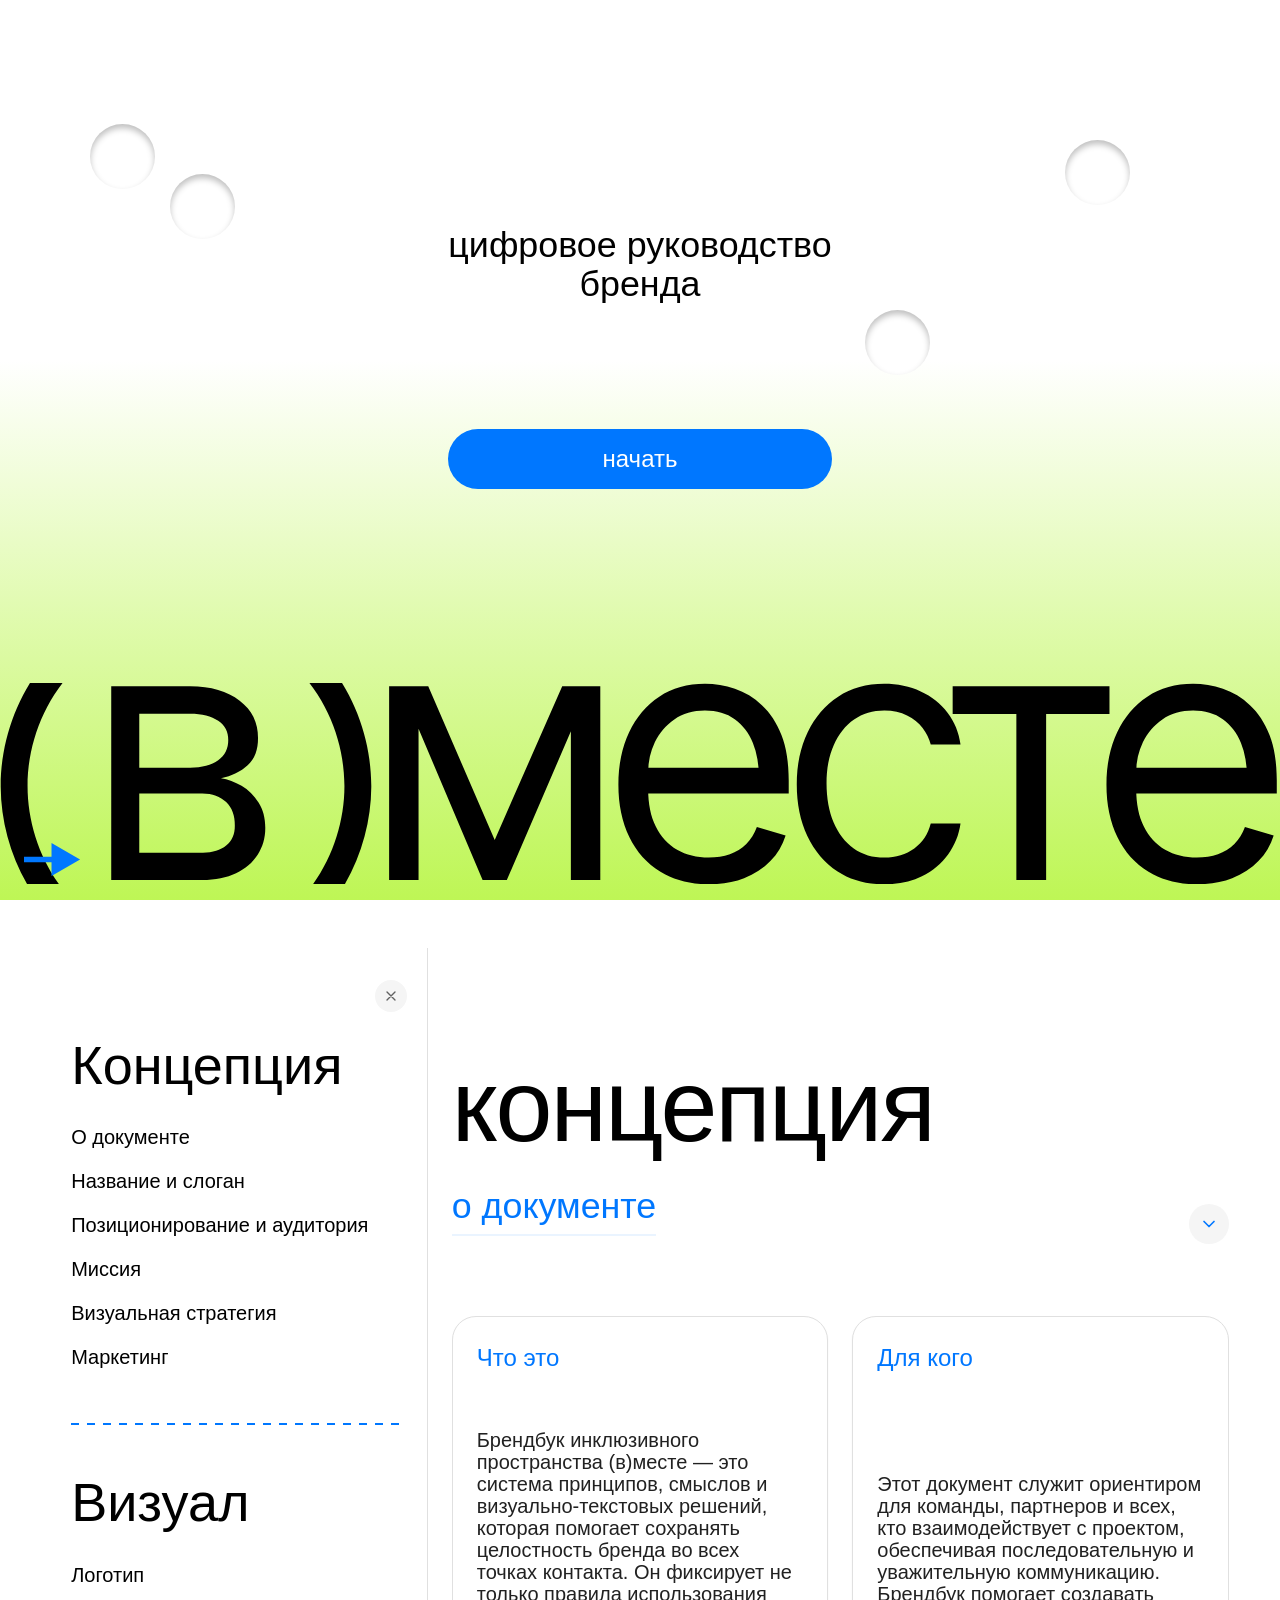
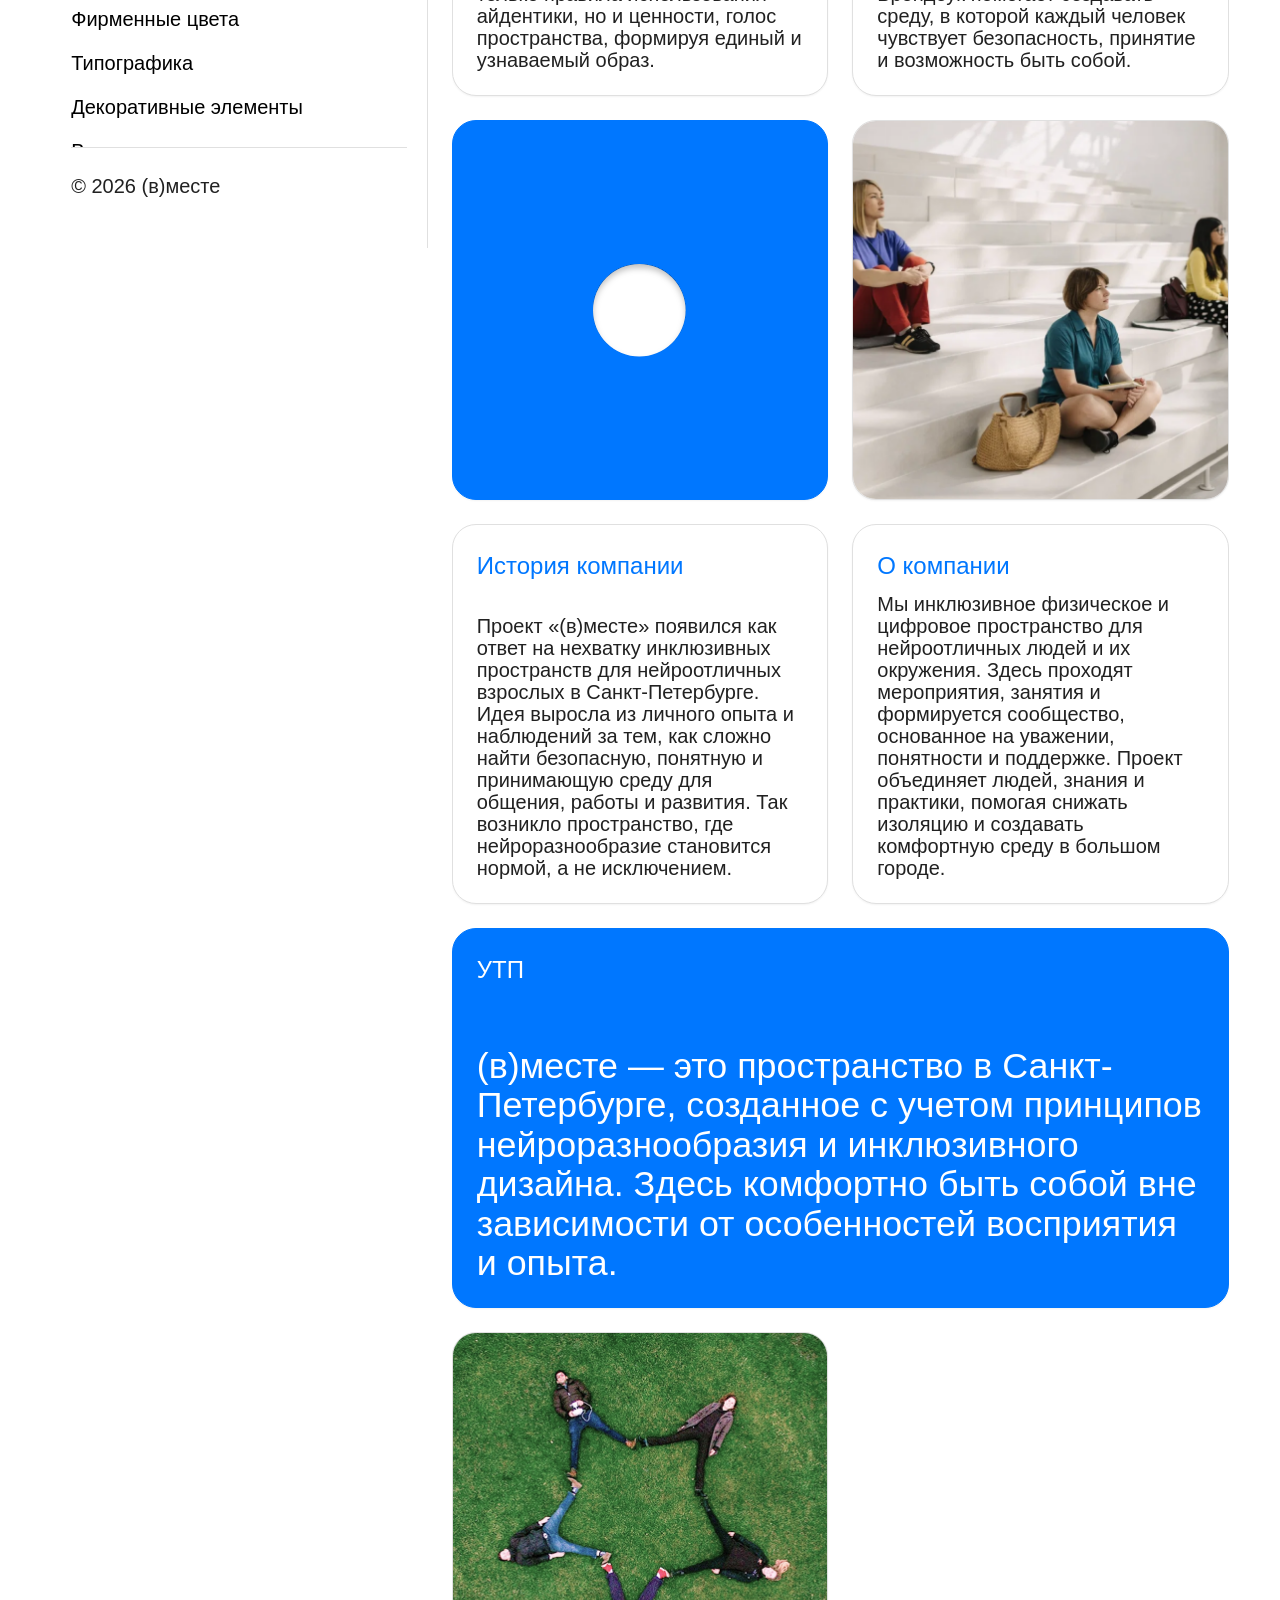
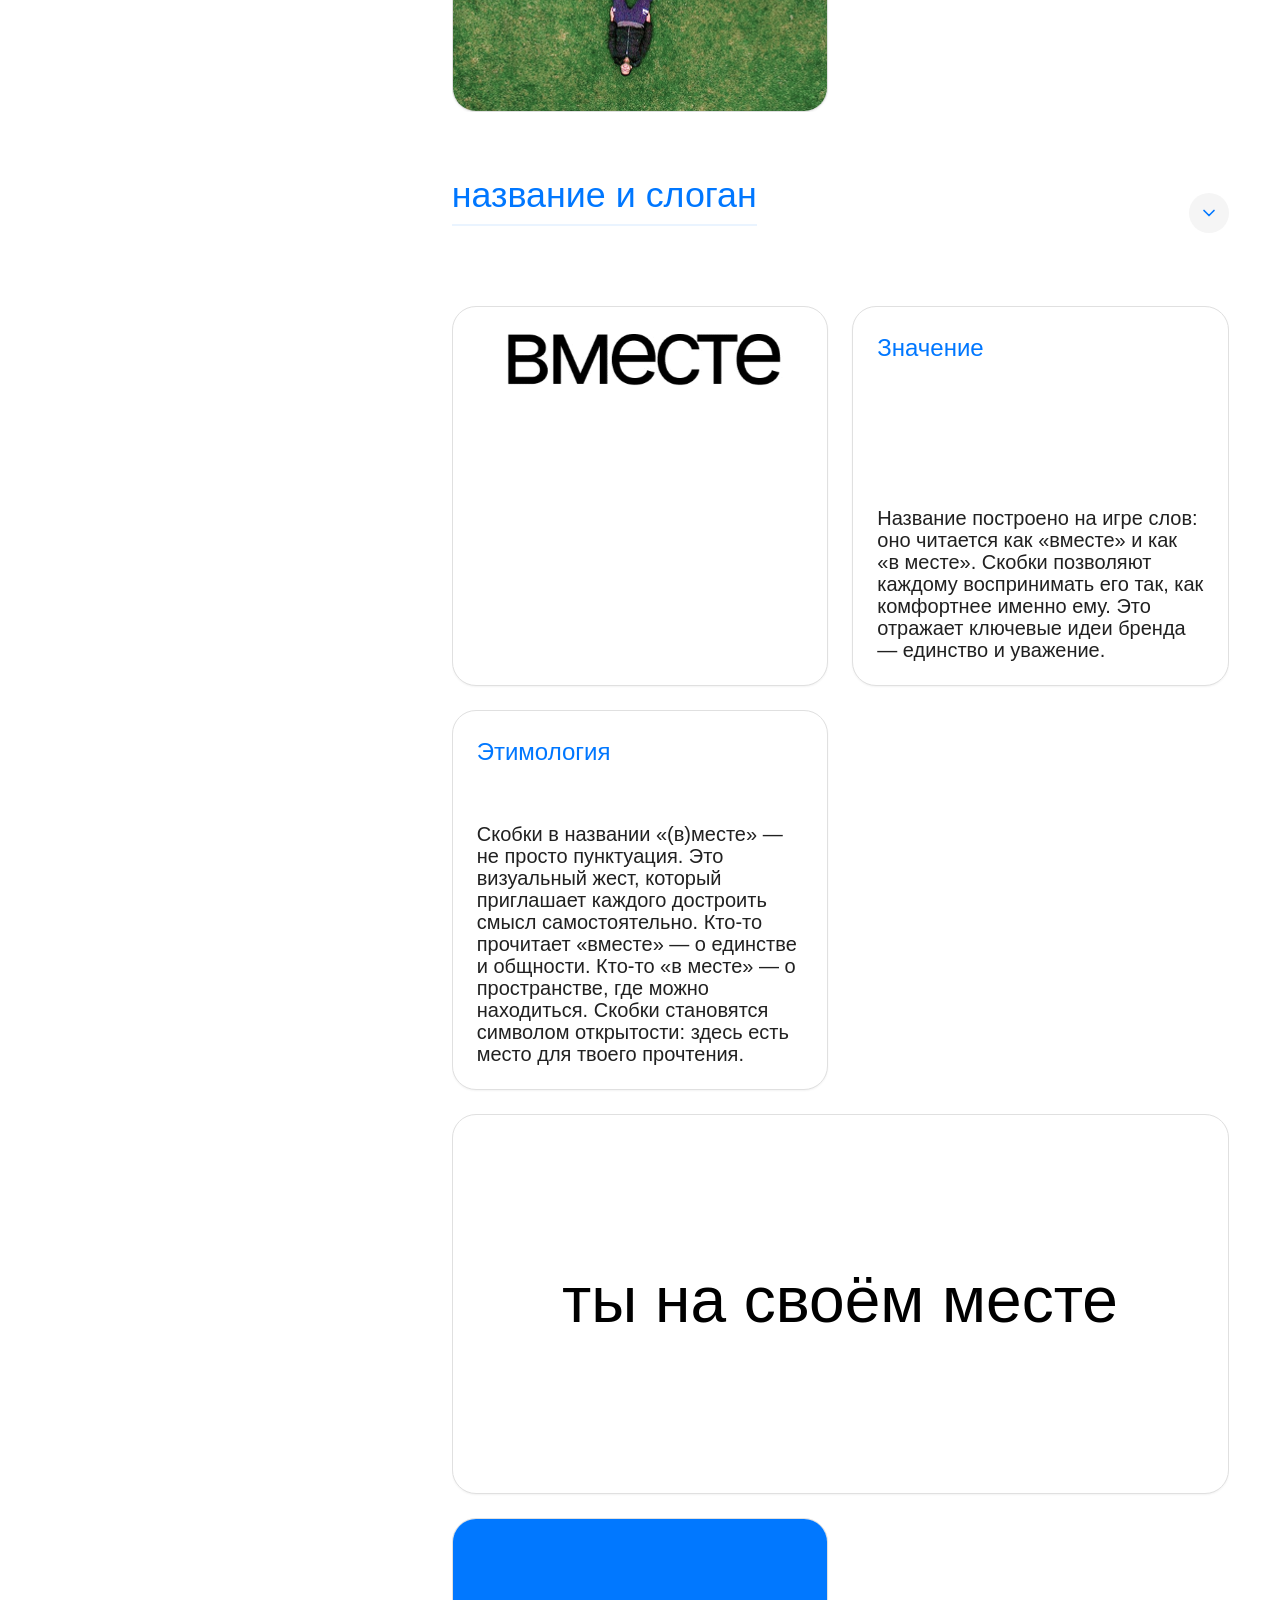
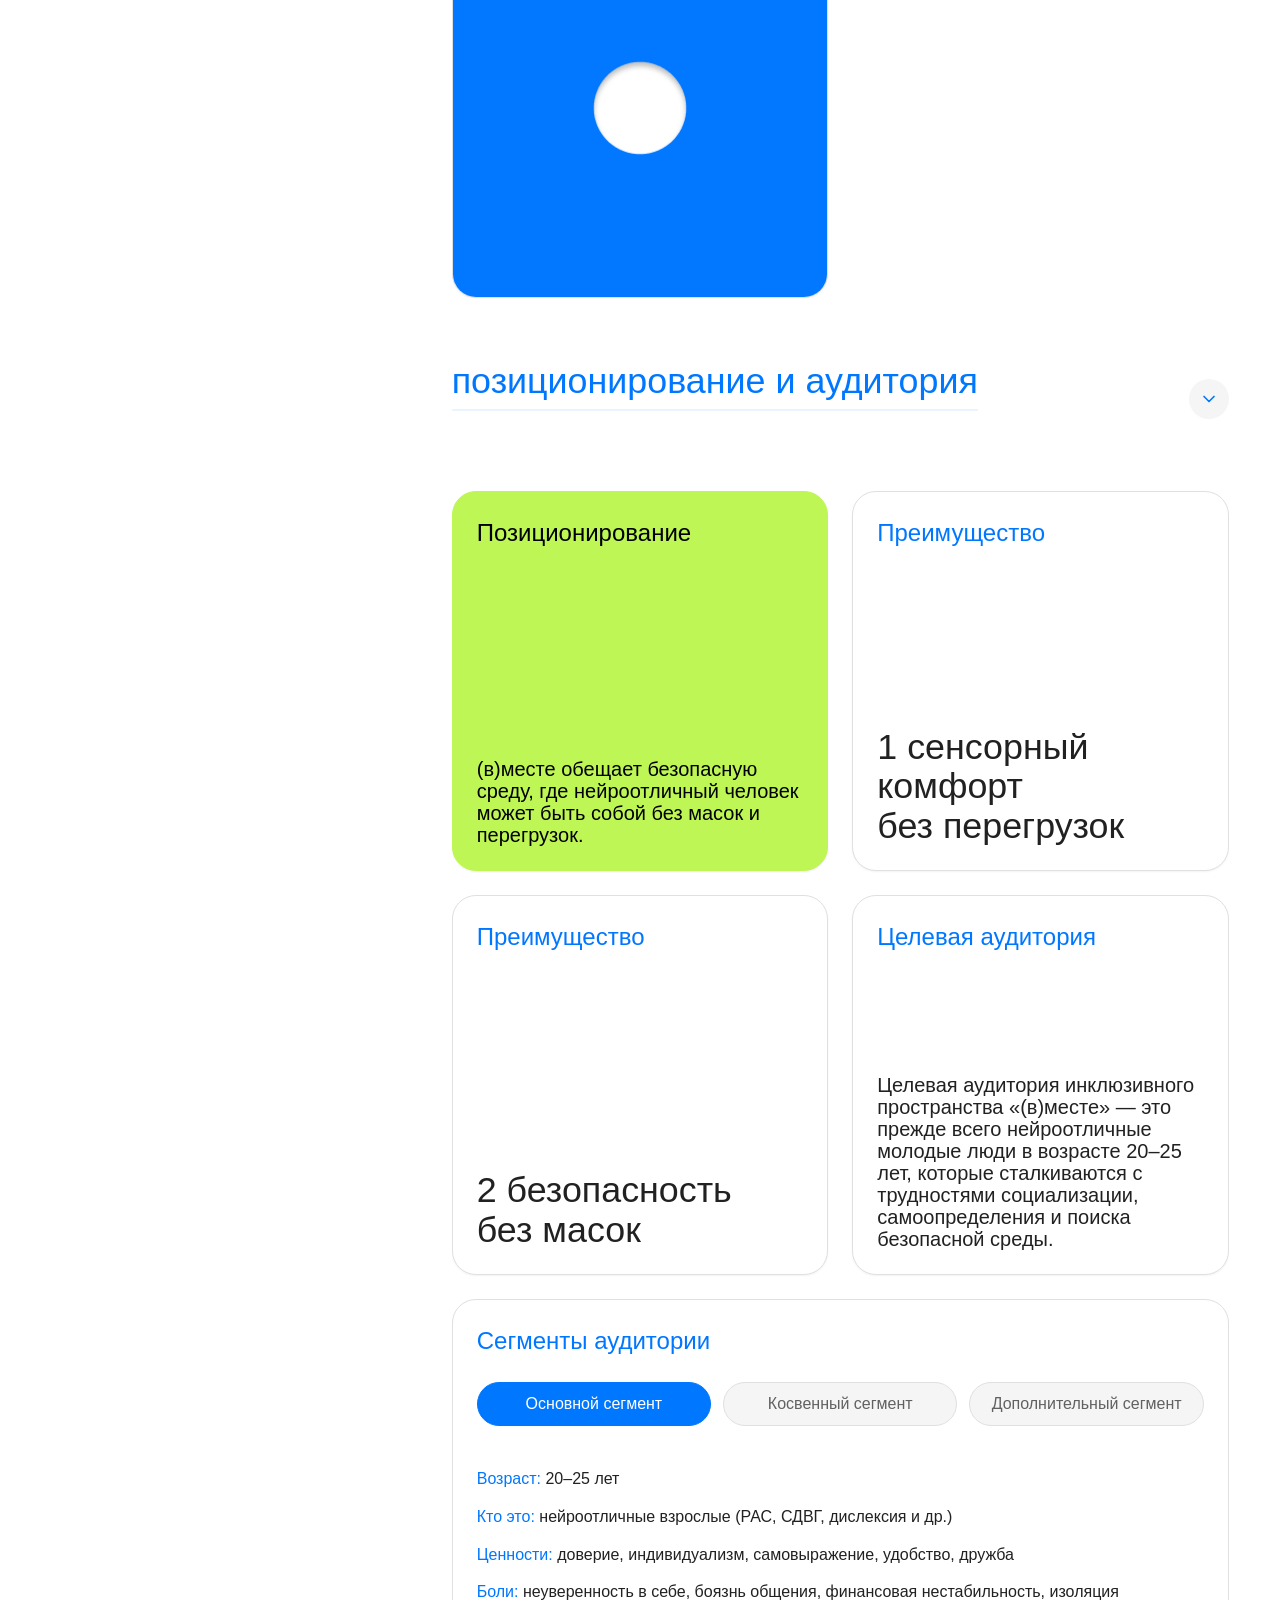
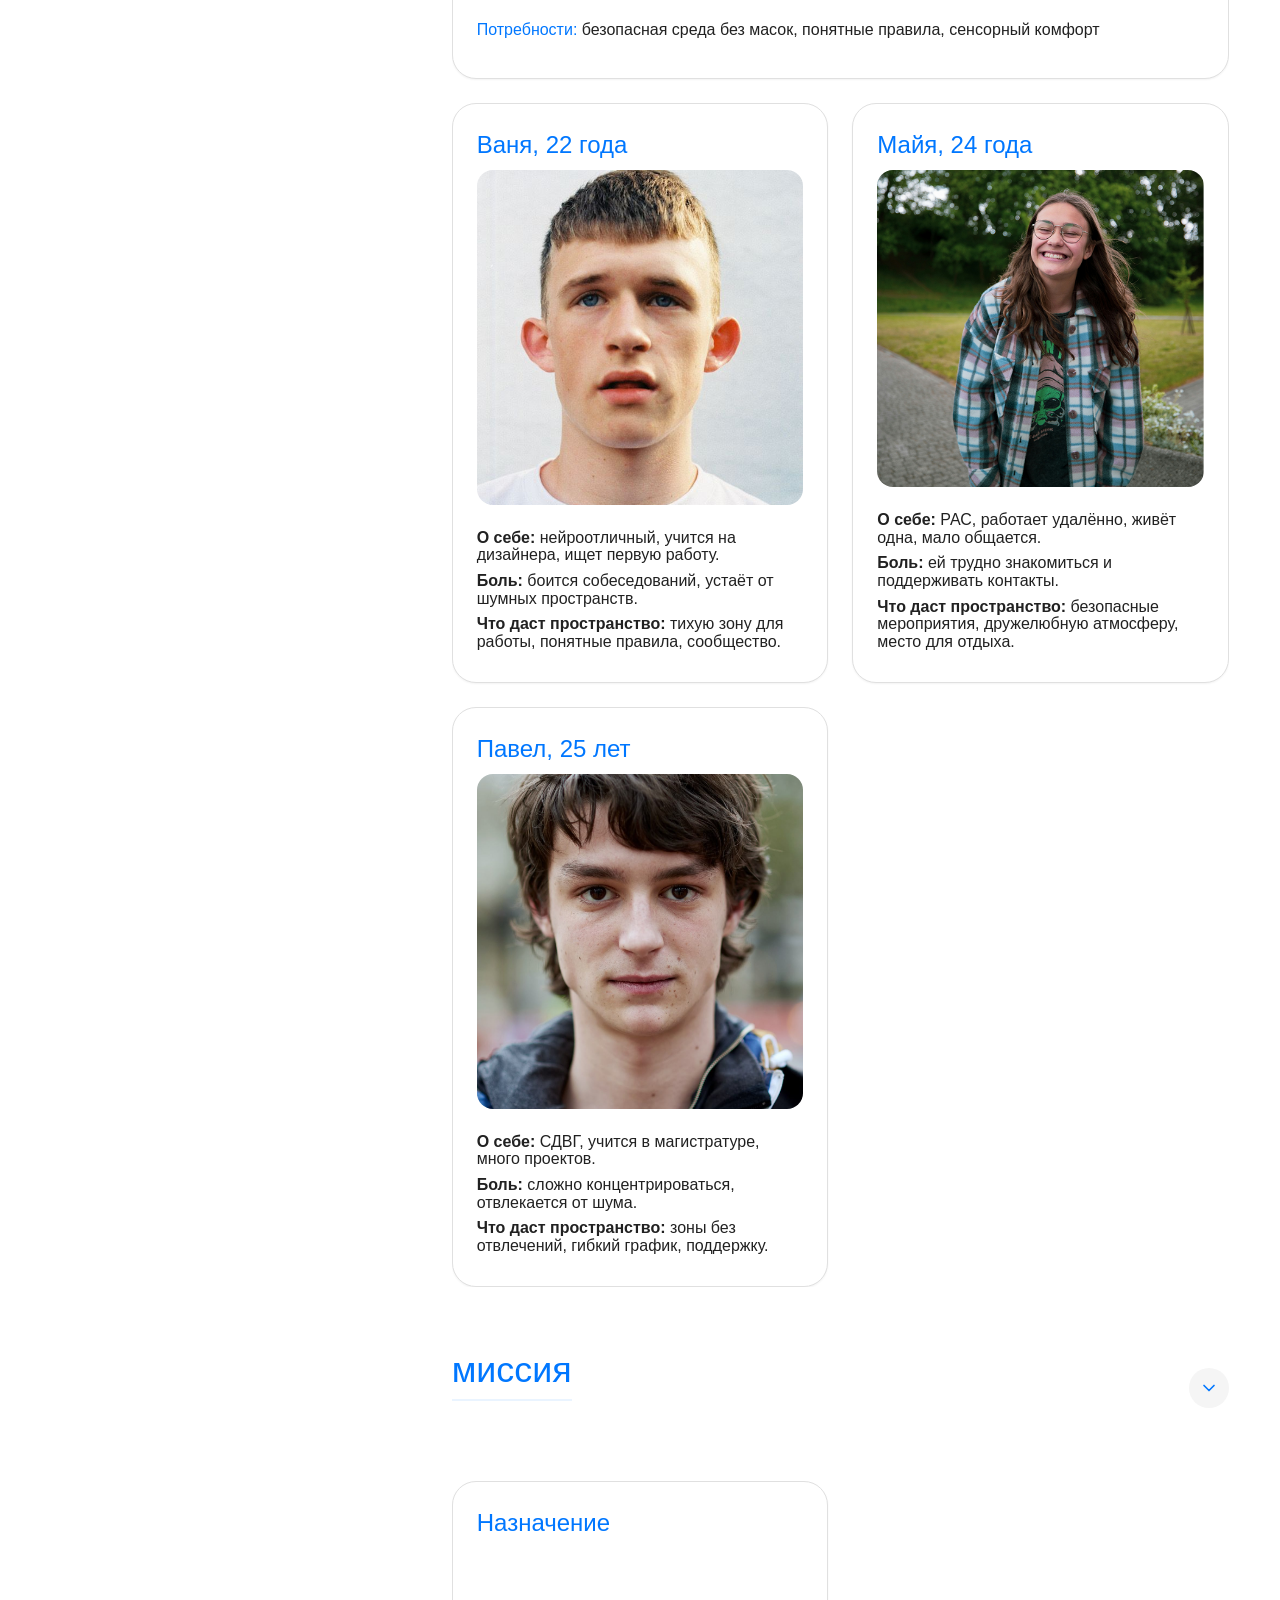
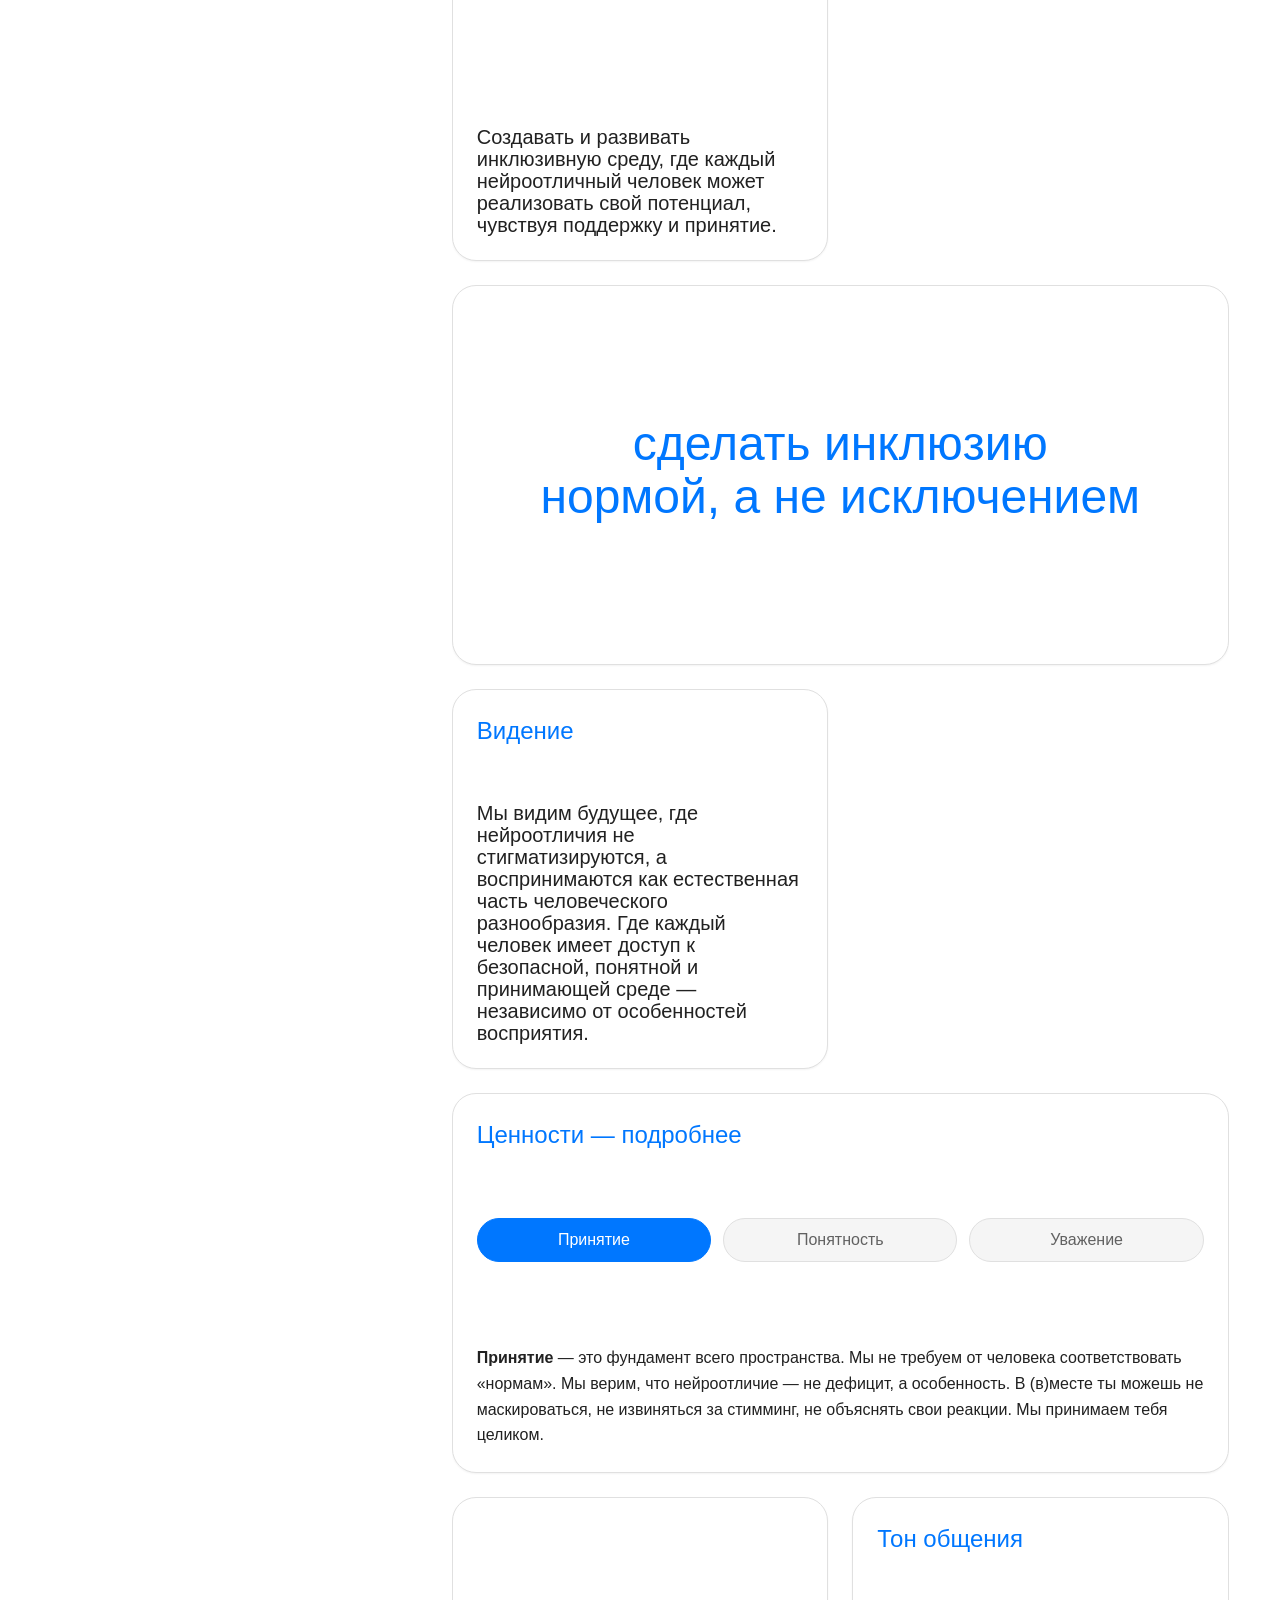
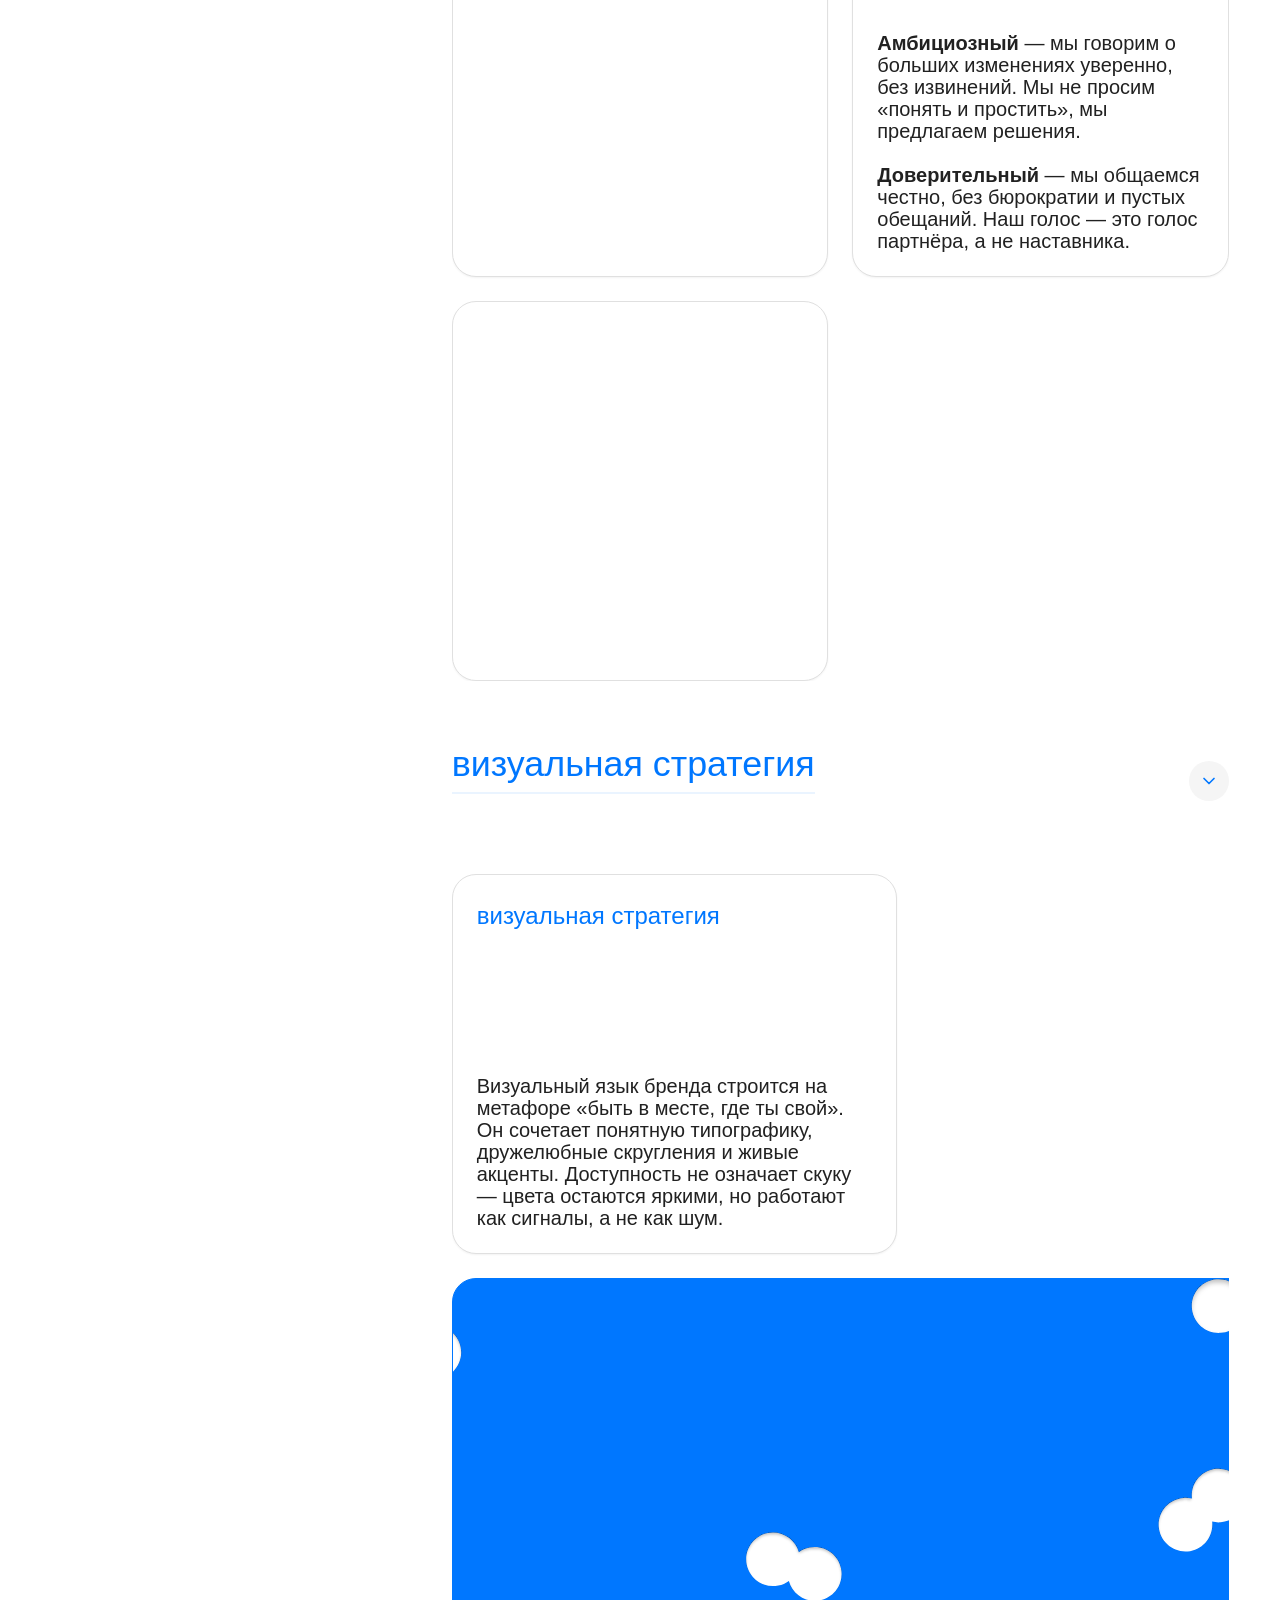
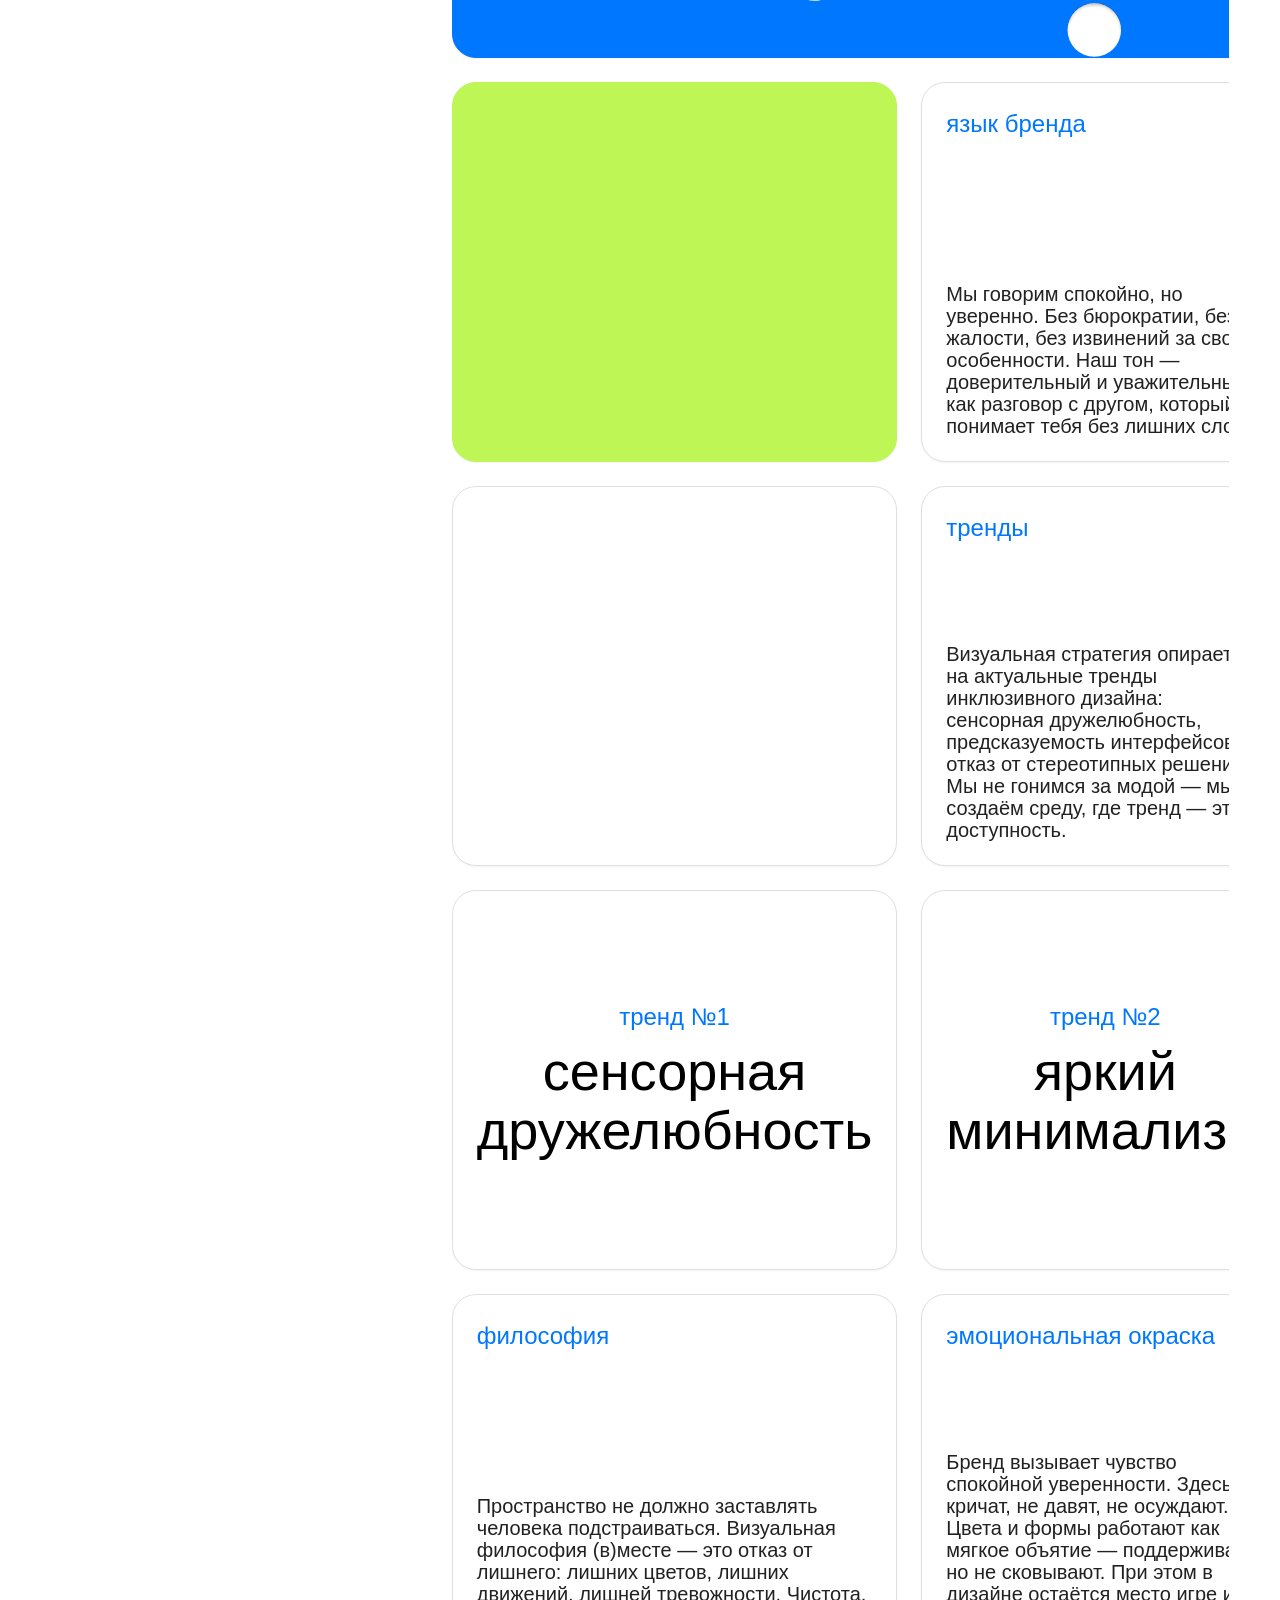
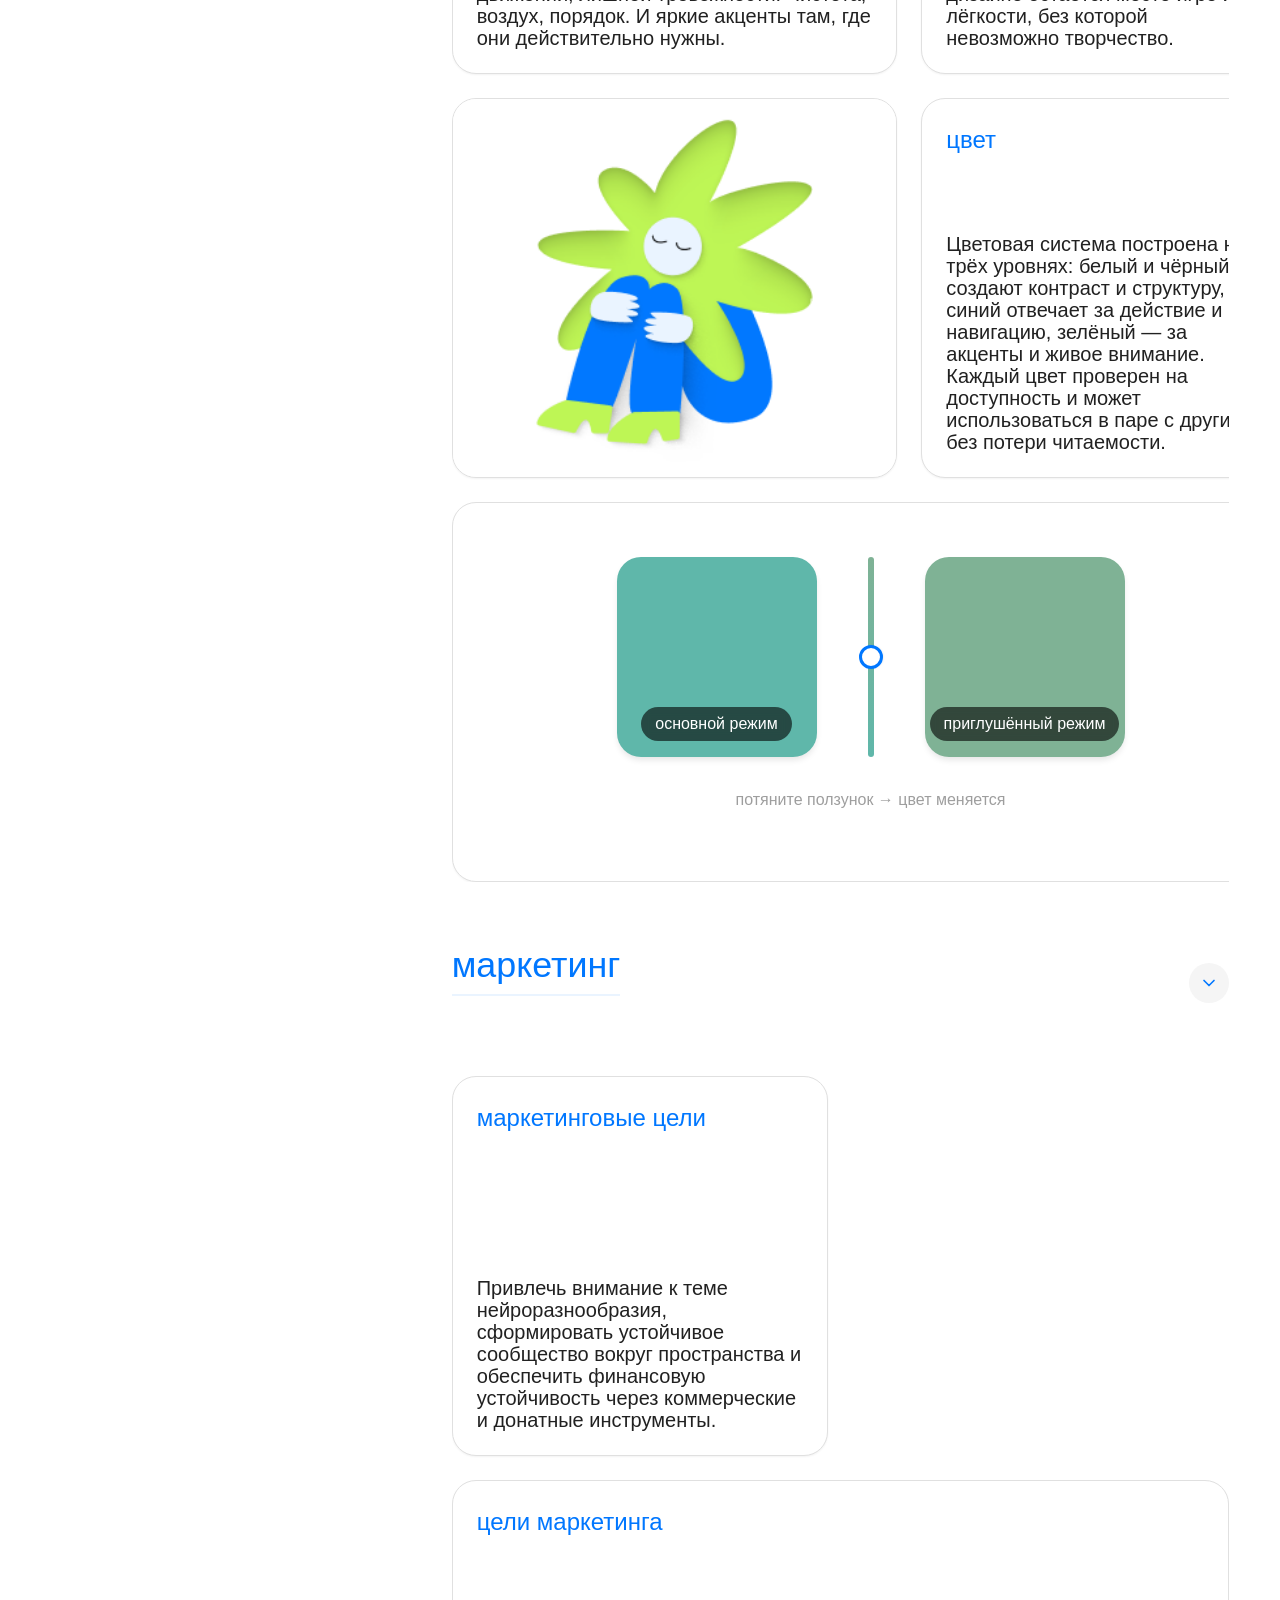
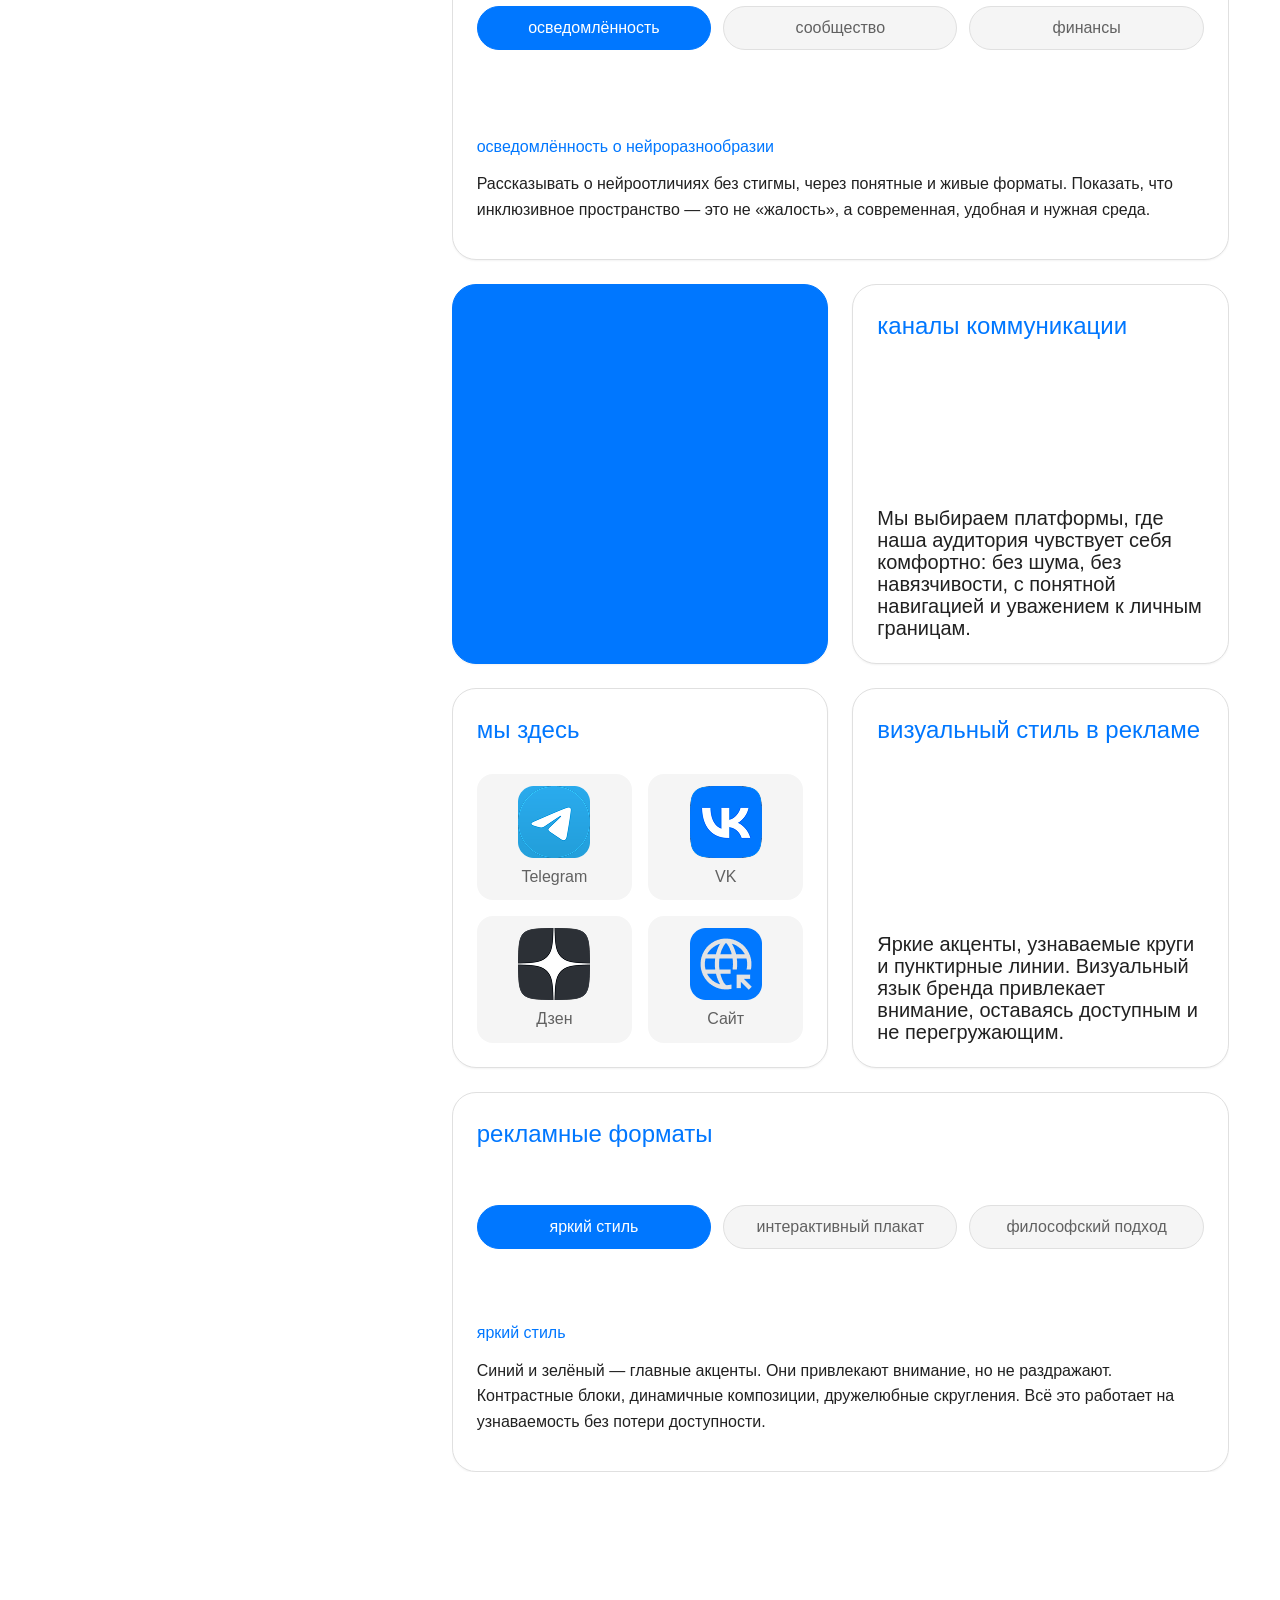
==== commit 24ac2d54: "Описание изменений" ====
--- a/index.html
+++ b/index.html
@@ -13,17 +13,39 @@
     <link rel="stylesheet" href="styles/sidebar.css">
     <link rel="stylesheet" href="styles/cards.css">
     <link rel="stylesheet" href="styles/brandbook.css">
+    <link rel="stylesheet" href="styles/cards_media_additions.css">
 </head>
 <body>
+
+    <!-- HERO БЛОК БРЕНДБУКА -->
+<section class="hero brandbook-hero">
+    
+    <div class="hero__content">
+        <h2 class="brandbook-hero__title">
+            цифровое руководство<br>бренда
+        </h2>
+
+        <button class="btn btn--primary brandbook-hero__btn" onclick="document.getElementById('concept').scrollIntoView({ behavior: 'smooth', block: 'start' });">
+            начать
+        </button>
+    </div>
+
+    <div class="hero__title">
+        <img src="media/vmeste.svg" alt="(в)месте">
+    </div>
+
+    <!-- декоративные круги -->
+    <div class="hero__circle hero__circle--1"></div>
+    <div class="hero__circle hero__circle--2"></div>
+    <div class="hero__circle hero__circle--3"></div>
+    <div class="hero__circle hero__circle--4"></div>
+
+</section>
 
 <!-- ОСНОВНОЙ КОНТЕЙНЕР -->
 <div class="page-container">
     
-<!-- БОКОВОЕ МЕНЮ (САЙДБАР) -->
     <!-- БОКОВОЕ МЕНЮ (САЙДБАР) -->
-    <!-- БОКОВОЕ МЕНЮ (САЙДБАР) -->
-<!-- БОКОВОЕ МЕНЮ (САЙДБАР) -->
-<!-- БОКОВОЕ МЕНЮ (САЙДБАР) -->
     <aside class="sidebar">
         <div class="sidebar__inner">
             <!-- Кнопка закрытия (крестик) -->
@@ -78,17 +100,7 @@
     <!-- ОСНОВНОЙ КОНТЕНТ -->
     <main class="main-content">
         
-        <!-- HERO / ОБЛОЖКА -->
-        <section class="hero">
-            <div class="hero__content">
-                <h1 class="hero__title">(в)месте</h1>
-                <p class="hero__subtitle">инклюзивное пространство</p>
-                <div class="hero__line"></div>
-                <p class="hero__desc">Брендбук инклюзивного пространства (в)месте — это система принципов, смыслов и визуально-текстовых решений, которая помогает сохранять целостность бренда во всех точках контакта.</p>
-            </div>
-        </section>
-        
-<!-- СЕКЦИЯ: КОНЦЕПЦИЯ -->
+        <!-- СЕКЦИЯ: КОНЦЕПЦИЯ -->
         <section id="concept" class="section-concept">
             <div class="layout-section">
                 
@@ -223,9 +235,9 @@
                         <div class="concept-cards-grid">
                             
                             <!-- Гифка на зеленом фоне -->
-                            <div class="brand-card brand-card--green brand-card--media" id="naming-gif">
+                            <div class="brand-card brand-card--mediacent" id="naming-gif">
                                 <div class="brand-card__media">
-                                    
+                                    <img src="media/logo.gif" alt="">
                                 </div>
                             </div>
                             
@@ -267,24 +279,12 @@
                                 </div>
                             </div>
                             
-                            <!-- Креативная концепция -->
-                            <div class="brand-card collapsible-card" id="creative-concept">
-                                <div class="brand-card__content">
-                                    <div class="brand-card__header">
-                                        <div class="brand-card__title">Креативная концепция</div>
-                                    </div>
-                                    <div class="brand-card__description">
-                                        <p>Креативная концепция бренда строится на метафоре «быть в месте, где ты свой». Визуальный язык сочетает понятную типографику, дружелюбные скругления и живые акценты. Цвета работают как сигналы: синий — спокойствие и доверие, зелёный — жизнь и рост, белый — пространство для каждого. Скобка становится не просто знаком, а приглашением войти.</p>
-                                    </div>
-                                </div>
-                            </div>
-                            
                         </div>
                     </div>
                 </div>
 
                 <!-- РАЗДЕЛ: позиционирование и аудитория -->
-                <div class="section-collapsible" style="margin-top: var(--space-64);">
+                <div class="section-collapsible" id="positioning-section" style="margin-top: var(--space-64);">
                     <div class="section-header">
                         <h3>позиционирование и аудитория</h3>
                         <button class="section-toggle-btn">
@@ -294,12 +294,233 @@
                         </button>
                     </div>
                     <div class="section-content">
-                        <!-- Здесь будут карточки -->
+                        <div class="concept-cards-grid">
+                            <!-- Здесь будут карточки -->
+                            <div class="brand-card collapsible-card brand-card--green" id="positioning">
+                                <div class="brand-card__content">
+                                    <div class="brand-card__header">
+                                        <div class="brand-card__title">Позиционирование</div>
+                                    </div>
+                                    <div class="brand-card__description">
+                                        <p>(в)месте обещает безопасную среду, где нейроотличный человек может быть собой без масок и перегрузок.</p>
+                                    </div>
+                                </div>
+                            </div>
+
+                            <div class="brand-card collapsible-card" id="advantage-1">
+                                <div class="brand-card__content">
+                                    <div class="brand-card__header">
+                                        <div class="brand-card__title">Преимущество</div>
+                                    </div>
+                                    <div class="brand-card__description">
+                                        <p style="font-size: var(--h3); line-height: var(--lh-tight); font-weight: var(--fw-regular);">1 сенсорный комфорт <br>без перегрузок</p>
+                                    </div>
+                                </div>
+                            </div>
+                            
+                            <div class="brand-card collapsible-card" id="advantage-2">
+                                <div class="brand-card__content">
+                                    <div class="brand-card__header">
+                                        <div class="brand-card__title">Преимущество</div>
+                                    </div>
+                                    <div class="brand-card__description">
+                                        <p style="font-size: var(--h3); line-height: var(--lh-tight); font-weight: var(--fw-regular);">2 безопасность <br>без масок</p>
+                                    </div>
+                                </div>
+                            </div>   
+
+                            <div class="brand-card collapsible-card" id="target-audience">
+                                <div class="brand-card__content">
+                                    <div class="brand-card__header">
+                                        <div class="brand-card__title">Целевая аудитория</div>
+                                    </div>
+                                    <div class="brand-card__description">
+                                        <p>Целевая аудитория инклюзивного пространства «(в)месте» — это прежде всего нейроотличные молодые люди в возрасте 20–25 лет, которые сталкиваются с трудностями социализации, самоопределения и поиска безопасной среды.</p>
+                                    </div>
+                                </div>
+                            </div>   
+
+                            <!-- Карточка ЦА с переключателями (широкая) -->
+                            <div class="brand-card brand-card--wide brand-card--audience" id="audience-card">
+                                <div class="brand-card__content">
+                                    <div class="brand-card__header">
+                                        <div class="brand-card__title">Сегменты аудитории</div>
+                                    </div>
+                                    
+                                    <!-- Переключатели (тоглы) -->
+                                    <div class="audience-toggles">
+                                        <button class="audience-tab active" data-audience="main">
+                                            Основной сегмент
+                                        </button>
+                                        <button class="audience-tab" data-audience="indirect">
+                                            Косвенный сегмент
+                                        </button>
+                                        <button class="audience-tab" data-audience="additional">
+                                            Дополнительный сегмент
+                                        </button>
+                                    </div>
+                                    
+                                    <!-- Контент для каждого сегмента -->
+                                    <div class="audience-content active" data-content="main">
+                                        <p><strong>Возраст:</strong> 20–25 лет</p>
+                                        <p><strong>Кто это:</strong> нейроотличные взрослые (РАС, СДВГ, дислексия и др.)</p>
+                                        <p><strong>Ценности:</strong> доверие, индивидуализм, самовыражение, удобство, дружба</p>
+                                        <p><strong>Боли:</strong> неуверенность в себе, боязнь общения, финансовая нестабильность, изоляция</p>
+                                        <p><strong>Потребности:</strong> безопасная среда без масок, понятные правила, сенсорный комфорт</p>
+                                    </div>
+                                    
+                                    <div class="audience-content" data-content="indirect">
+                                        <p><strong>Возраст:</strong> широкий диапазон, ядро 20–25 лет</p>
+                                        <p><strong>Кто это:</strong> родственники, партнёры, друзья нейроотличного человека</p>
+                                        <p><strong>Ценности:</strong> семейное благополучие, крепкие отношения, эмпатия</p>
+                                        <p><strong>Боли:</strong> нехватка знаний о нейроразнообразии, эмоциональное выгорание</p>
+                                        <p><strong>Потребности:</strong> информация, поддержка, понимание, как лучше общаться с близким</p>
+                                    </div>
+                                    
+                                    <div class="audience-content" data-content="additional">
+                                        <p><strong>Возраст:</strong> 27–32 года</p>
+                                        <p><strong>Кто это:</strong> лекторы, менторы, волонтёры, психологи, эксперты, блогеры</p>
+                                        <p><strong>Ценности:</strong> нетворкинг, карьерный рост, волонтёрство, эмпатия</p>
+                                        <p><strong>Боли:</strong> отсутствие платформы для обмена опытом, желание помогать, но нет структуры</p>
+                                        <p><strong>Потребности:</strong> комьюнити единомышленников, возможность делиться знаниями</p>
+                                    </div>
+                                </div>
+                            </div>
+                            
+                            <!-- Персоны для Основного сегмента (активные по умолчанию) -->
+                            <div class="brand-card persona-card" data-persona-group="main">
+                                <div class="brand-card__content">
+                                    <div class="brand-card__header">
+                                        <div class="brand-card__title">Ваня, 22 года</div>
+                                    </div>
+                                    <div class="persona-emoji"><img src="media/vanc.jpg" alt=""></div>
+                                    <div class="brand-card__description">
+                                        <p><strong>О себе:</strong> нейроотличный, учится на дизайнера, ищет первую работу.</p>
+                                        <p><strong>Боль:</strong> боится собеседований, устаёт от шумных пространств.</p>
+                                        <p><strong>Что даст пространство:</strong> тихую зону для работы, понятные правила, сообщество.</p>
+                                    </div>
+                                </div>
+                            </div>
+                            
+                            <div class="brand-card persona-card" data-persona-group="main">
+                                <div class="brand-card__content">
+                                    <div class="brand-card__header">
+                                        <div class="brand-card__title">Майя, 24 года</div>
+                                    </div>
+                                    <div class="persona-emoji"><img src="media/1girl.png" alt=""></div>
+                                    <div class="brand-card__description">
+                                        <p><strong>О себе:</strong> РАС, работает удалённо, живёт одна, мало общается.</p>
+                                        <p><strong>Боль:</strong> ей трудно знакомиться и поддерживать контакты.</p>
+                                        <p><strong>Что даст пространство:</strong> безопасные мероприятия, дружелюбную атмосферу, место для отдыха.</p>
+                                    </div>
+                                </div>
+                            </div>
+                            
+                            <div class="brand-card persona-card" data-persona-group="main">
+                                <div class="brand-card__content">
+                                    <div class="brand-card__header">
+                                        <div class="brand-card__title">Павел, 25 лет</div>
+                                    </div>
+                                    <div class="persona-emoji"><img src="media/1man3.jpg" alt=""></div>
+                                    <div class="brand-card__description">
+                                        <p><strong>О себе:</strong> СДВГ, учится в магистратуре, много проектов.</p>
+                                        <p><strong>Боль:</strong> сложно концентрироваться, отвлекается от шума.</p>
+                                        <p><strong>Что даст пространство:</strong> зоны без отвлечений, гибкий график, поддержку.</p>
+                                    </div>
+                                </div>
+                            </div>
+                            
+                            <!-- Персоны для Косвенного сегмента (скрыты по умолчанию) -->
+                            <div class="brand-card persona-card hidden-persona" data-persona-group="indirect">
+                                <div class="brand-card__content">
+                                    <div class="brand-card__header">
+                                        <div class="brand-card__title">Андрей, 23 года</div>
+                                    </div>
+                                    <div class="persona-emoji"><img src="media/2man.png" alt=""></div>
+                                    <div class="brand-card__description">
+                                        <p><strong>О себе:</strong> молодой человек нейроотличной девушки, живут вместе.</p>
+                                        <p><strong>Боль:</strong> хочет лучше понять свою партнёршу, но не знает как.</p>
+                                        <p><strong>Что даст пространство:</strong> лекции о нейроразнообразии, группы поддержки, спокойное место для двоих.</p>
+                                    </div>
+                                </div>
+                            </div>
+                            
+                            <div class="brand-card persona-card hidden-persona" data-persona-group="indirect">
+                                <div class="brand-card__content">
+                                    <div class="brand-card__header">
+                                        <div class="brand-card__title">Елена, 45 лет</div>
+                                    </div>
+                                    <div class="persona-emoji"><img src="media/2girl2.jpg" alt=""></div>
+                                    <div class="brand-card__description">
+                                        <p><strong>О себе:</strong> мама нейроотличного подростка, чувствует усталость.</p>
+                                        <p><strong>Боль:</strong> страх за будущее ребёнка, нехватка ресурсов.</p>
+                                        <p><strong>Что даст пространство:</strong> консультации психолога, встречи с другими родителями, передышку.</p>
+                                    </div>
+                                </div>
+                            </div>
+                            
+                            <div class="brand-card persona-card hidden-persona" data-persona-group="indirect">
+                                <div class="brand-card__content">
+                                    <div class="brand-card__header">
+                                        <div class="brand-card__title">Дима, 28 лет</div>
+                                    </div>
+                                    <div class="persona-emoji"><img src="media/2man3.jpg" alt=""></div>
+                                    <div class="brand-card__description">
+                                        <p><strong>О себе:</strong> друг нейроотличного человека с детства.</p>
+                                        <p><strong>Боль:</strong> хочет поддерживать друга, но боится сделать что-то не так.</p>
+                                        <p><strong>Что даст пространство:</strong> обучение, совместные активности, понимающую среду.</p>
+                                    </div>
+                                </div>
+                            </div>
+                            
+                            <!-- Персоны для Дополнительного сегмента (скрыты по умолчанию) -->
+                            <div class="brand-card persona-card hidden-persona" data-persona-group="additional">
+                                <div class="brand-card__content">
+                                    <div class="brand-card__header">
+                                        <div class="brand-card__title">Александра, 31 год</div>
+                                    </div>
+                                    <div class="persona-emoji"><img src="media/3girl.png" alt=""></div>
+                                    <div class="brand-card__description">
+                                        <p><strong>О себе:</strong> психолог, хочет вести группы в инклюзивном пространстве.</p>
+                                        <p><strong>Боль:</strong> мало мест с подходящей средой для её методик.</p>
+                                        <p><strong>Что даст пространство:</strong> площадку для работы, комьюнити экспертов, доверие.</p>
+                                    </div>
+                                </div>
+                            </div>
+                            
+                            <div class="brand-card persona-card hidden-persona" data-persona-group="additional">
+                                <div class="brand-card__content">
+                                    <div class="brand-card__header">
+                                        <div class="brand-card__title">Михаил, 29 лет</div>
+                                    </div>
+                                    <div class="persona-emoji"><img src="media/3man.jpg" alt=""></div>
+                                    <div class="brand-card__description">
+                                        <p><strong>О себе:</strong> лектор по инклюзии, ведёт просветительские проекты.</p>
+                                        <p><strong>Боль:</strong> сложно найти площадку, готовую к его темам.</p>
+                                        <p><strong>Что даст пространство:</strong> аудиторию, заинтересованную в теме, поддержку организаторов.</p>
+                                    </div>
+                                </div>
+                            </div>
+                            
+                            <div class="brand-card persona-card hidden-persona" data-persona-group="additional">
+                                <div class="brand-card__content">
+                                    <div class="brand-card__header">
+                                        <div class="brand-card__title">Ксения, 27 лет</div>
+                                    </div>
+                                    <div class="persona-emoji"><img src="media/3girl3.jpg" alt=""></div>
+                                    <div class="brand-card__description">
+                                        <p><strong>О себе:</strong> волонтёр, хочет помогать нейроотличным людям.</p>
+                                        <p><strong>Боль:</strong> не хватает обучения и поддерживающего сообщества.</p>
+                                        <p><strong>Что даст пространство:</strong> волонтёрскую программу, наставничество, дружескую среду.</p>
+                                    </div>
+                                </div>
+                            </div>
+                        </div>
                     </div>
                 </div>
 
                 <!-- РАЗДЕЛ: миссия -->
-                <div class="section-collapsible" style="margin-top: var(--space-64);">
+                <div class="section-collapsible" id="mission-section" style="margin-top: var(--space-64);">
                     <div class="section-header">
                         <h3>миссия</h3>
                         <button class="section-toggle-btn">
@@ -309,12 +530,87 @@
                         </button>
                     </div>
                     <div class="section-content">
-                        <!-- Здесь будут карточки -->
+                        <div class="concept-cards-grid">
+                            
+                            <!-- 1. Назначение (обычная карточка) -->
+                            <div class="brand-card" id="mission-purpose">
+                                <div class="brand-card__content">
+                                    <div class="brand-card__header">
+                                        <div class="brand-card__title">Назначение</div>
+                                    </div>
+                                    <div class="brand-card__description">
+                                        <p>Создавать и развивать инклюзивную среду, где каждый нейроотличный человек может реализовать свой потенциал, чувствуя поддержку и принятие.</p>
+                                    </div>
+                                </div>
+                            </div>
+                            
+                            <!-- 2. Долгосрочная цель (широкая карточка, как у слогана) -->
+                            <div class="brand-card brand-card--wide mission-slogan-card" id="mission-goal">
+                                <div class="brand-card__content" style="justify-content: center; align-items: center; text-align: center;">
+                                    <h2 class="mission-slogan-text">сделать инклюзию<br>нормой, а не исключением</h2>
+                                </div>
+                            </div>
+                            
+                            <!-- 3. Видение (обычная карточка) -->
+                            <div class="brand-card" id="mission-vision">
+                                <div class="brand-card__content">
+                                    <div class="brand-card__header">
+                                        <div class="brand-card__title">Видение</div>
+                                    </div>
+                                    <div class="brand-card__description">
+                                        <p>Мы видим будущее, где нейроотличия не стигматизируются, а воспринимаются как естественная часть человеческого разнообразия. Где каждый человек имеет доступ к безопасной, понятной и принимающей среде — независимо от особенностей восприятия.</p>
+                                    </div>
+                                </div>
+                            </div>
+                            
+                            <!-- 6. Ценности (детально) — широкая карточка с тогглами -->
+                            <div class="brand-card brand-card--wide brand-card--values-toggles" id="values-toggles-card">
+                                <div class="brand-card__content">
+                                    <div class="brand-card__header">
+                                        <div class="brand-card__title">Ценности — подробнее</div>
+                                    </div>
+                                    
+                                    <div class="values-toggles">
+                                        <button class="values-tab active" data-value="acceptance">Принятие</button>
+                                        <button class="values-tab" data-value="clarity">Понятность</button>
+                                        <button class="values-tab" data-value="respect">Уважение</button>
+                                    </div>
+                                    
+                                    <div class="values-content active" data-value-content="acceptance">
+                                        <p><strong>Принятие</strong> — это фундамент всего пространства. Мы не требуем от человека соответствовать «нормам». Мы верим, что нейроотличие — не дефицит, а особенность. В (в)месте ты можешь не маскироваться, не извиняться за стимминг, не объяснять свои реакции. Мы принимаем тебя целиком.</p>
+                                    </div>
+                                    
+                                    <div class="values-content" data-value-content="clarity">
+                                        <p><strong>Понятность</strong> — мы снижаем когнитивную нагрузку. У нас нет скрытых правил, двусмысленных инструкций или хаотичного пространства. Всё предсказуемо: от навигации до расписания мероприятий. Ты всегда знаешь, что тебя ждёт, и можешь планировать своё время без стресса.</p>
+                                    </div>
+                                    
+                                    <div class="values-content" data-value-content="respect">
+                                        <p><strong>Уважение</strong> — мы не оцениваем, не сравниваем, не заставляем быть «как все». Здесь ценят твои границы, твой темп, твой способ коммуникации. Мы не лечим и не исправляем — мы поддерживаем и создаём пространство, где ты можешь расти в своём ритме.</p>
+                                    </div>
+                                </div>
+                            </div>
+                            <div class="brand-card" id="mission-purpose"></div>
+                            <!-- 7. Тон общения (обычная карточка) -->
+                            <div class="brand-card" id="mission-tone">
+                                <div class="brand-card__content">
+                                    <div class="brand-card__header">
+                                        <div class="brand-card__title">Тон общения</div>
+                                    </div>
+                                    <div class="brand-card__description">
+                                        <p><strong>Амбициозный</strong> — мы говорим о больших изменениях уверенно, без извинений. Мы не просим «понять и простить», мы предлагаем решения.</p>
+                                        <br>
+                                        <p><strong>Доверительный</strong> — мы общаемся честно, без бюрократии и пустых обещаний. Наш голос — это голос партнёра, а не наставника.</p>
+                                    </div>
+                                </div>
+                            </div>
+                            <div class="brand-card" id="mission-purpose"></div>
+                        </div>
                     </div>
                 </div>
 
                 <!-- РАЗДЕЛ: визуальная стратегия -->
-                <div class="section-collapsible" style="margin-top: var(--space-64);">
+                
+                <div class="section-collapsible" id="visual-strategy-section" style="margin-top: var(--space-64);">
                     <div class="section-header">
                         <h3>визуальная стратегия</h3>
                         <button class="section-toggle-btn">
@@ -324,12 +620,158 @@
                         </button>
                     </div>
                     <div class="section-content">
-                        <!-- Здесь будут карточки -->
+                        
+                        <div class="concept-cards-grid">
+                            
+                            <!-- 1. Визуальная стратегия (стандарт) -->
+                            <div class="brand-card">
+                                <div class="brand-card__content">
+                                    <div class="brand-card__header">
+                                        <div class="brand-card__title">визуальная стратегия</div>
+                                    </div>
+                                    <div class="brand-card__description">
+                                        <p>Визуальный язык бренда строится на метафоре «быть в месте, где ты свой». Он сочетает понятную типографику, дружелюбные скругления и живые акценты. Доступность не означает скуку — цвета остаются яркими, но работают как сигналы, а не как шум.</p>
+                                    </div>
+                                </div>
+                            </div>
+                            
+                            <!-- 2. Декоративная длинная карточка с кружочками и тенью -->
+                          
+                            <div class="brand-card  brand-card--wide brand-card--media brand-card--blue">
+                                <div class="brand-card__media">
+                                    <img src="media/cf.svg" alt="Визуальная стратегия бренда">
+                                </div>
+                            </div>
+                            
+                            <!-- 3. Зелёная карточка (пустая) -->
+                            <div class="brand-card brand-card--green">
+                                <div class="brand-card__content">
+                                    <!-- пусто -->
+                                </div>
+                            </div>
+                            
+                            <!-- 4. Язык бренда (стандарт) -->
+                            <div class="brand-card">
+                                <div class="brand-card__content">
+                                    <div class="brand-card__header">
+                                        <div class="brand-card__title">язык бренда</div>
+                                    </div>
+                                    <div class="brand-card__description">
+                                        <p>Мы говорим спокойно, но уверенно. Без бюрократии, без жалости, без извинений за свои особенности. Наш тон — доверительный и уважительный, как разговор с другом, который понимает тебя без лишних слов.</p>
+                                    </div>
+                                </div>
+                            </div>
+                            
+                            <!-- 5. Белая карточка (пустая) -->
+                            <div class="brand-card">
+                                <div class="brand-card__content">
+                                    <!-- пусто -->
+                                </div>
+                            </div>
+                            
+                            <!-- 6. Тренды (стандарт) -->
+                            <div class="brand-card">
+                                <div class="brand-card__content">
+                                    <div class="brand-card__header">
+                                        <div class="brand-card__title">тренды</div>
+                                    </div>
+                                    <div class="brand-card__description">
+                                        <p>Визуальная стратегия опирается на актуальные тренды инклюзивного дизайна: сенсорная дружелюбность, предсказуемость интерфейсов, отказ от стереотипных решений. Мы не гонимся за модой — мы создаём среду, где тренд — это доступность.</p>
+                                    </div>
+                                </div>
+                            </div>
+                            
+                            <!-- 7. Тренд №1 (крупный текст) -->
+                            <div class="brand-card trend-card">
+                                <div class="brand-card__content">
+                                    <div class="brand-card__header">
+                                        <div class="brand-card__title">тренд №1</div>
+                                    </div>
+                                    <div class="trend-large-text">сенсорная<br>дружелюбность</div>
+                                </div>
+                            </div>
+                            
+                            <!-- 8. Тренд №2 (крупный текст) -->
+                            <div class="brand-card trend-card">
+                                <div class="brand-card__content">
+                                    <div class="brand-card__header">
+                                        <div class="brand-card__title">тренд №2</div>
+                                    </div>
+                                    <div class="trend-large-text">яркий<br>минимализм</div>
+                                </div>
+                            </div>
+                            
+                            <!-- 9. Философия (стандарт) -->
+                            <div class="brand-card">
+                                <div class="brand-card__content">
+                                    <div class="brand-card__header">
+                                        <div class="brand-card__title">философия</div>
+                                    </div>
+                                    <div class="brand-card__description">
+                                        <p>Пространство не должно заставлять человека подстраиваться. Визуальная философия (в)месте — это отказ от лишнего: лишних цветов, лишних движений, лишней тревожности. Чистота, воздух, порядок. И яркие акценты там, где они действительно нужны.</p>
+                                    </div>
+                                </div>
+                            </div>
+                            
+                            <!-- 10. Эмоциональная окраска (стандарт) -->
+                            <div class="brand-card">
+                                <div class="brand-card__content">
+                                    <div class="brand-card__header">
+                                        <div class="brand-card__title">эмоциональная окраска</div>
+                                    </div>
+                                    <div class="brand-card__description">
+                                        <p>Бренд вызывает чувство спокойной уверенности. Здесь не кричат, не давят, не осуждают. Цвета и формы работают как мягкое объятие — поддерживают, но не сковывают. При этом в дизайне остаётся место игре и лёгкости, без которой невозможно творчество.</p>
+                                    </div>
+                                </div>
+                            </div>
+                            
+                            <!-- 11. Картинка (медиа) -->
+                            <div class="brand-card brand-card--media">
+                                <div class="brand-card__media">
+                                    <img src="media/manflower.png" alt="Визуальная стратегия бренда">
+                                </div>
+                            </div>
+                            
+                            <!-- 12. Цвет + абзац (стандарт) -->
+                            <div class="brand-card">
+                                <div class="brand-card__content">
+                                    <div class="brand-card__header">
+                                        <div class="brand-card__title">цвет</div>
+                                    </div>
+                                    <div class="brand-card__description">
+                                        <p>Цветовая система построена на трёх уровнях: белый и чёрный создают контраст и структуру, синий отвечает за действие и навигацию, зелёный — за акценты и живое внимание. Каждый цвет проверен на доступность и может использоваться в паре с другими без потери читаемости.</p>
+                                    </div>
+                                </div>
+                            </div>
+                            <div class="brand-card brand-card--wide color-strategy-card">
+                                <div class="brand-card__content" style="justify-content: center; align-items: center; text-align: center;">
+                                    <div class="color-strategy-wrapper">
+                                        <div class="color-panel color-panel--main" id="mainColorPanel">
+                                            <span>основной режим</span>
+                                        </div>
+                                        <div class="color-slider-wrapper">
+                                            <input type="range" id="colorSlider" class="color-slider" min="0" max="100" value="50">
+                                            <div class="slider-track-bg"></div>
+                                        </div>
+                                        <div class="color-panel color-panel--sensory" id="sensoryColorPanel">
+                                            <span>приглушённый режим</span>
+                                        </div>
+                                    </div>
+                                    <p class="color-strategy-hint">потяните ползунок → цвет меняется</p>
+                                </div>
+                            </div>
+                        </div>
+                        
+                        <!-- Отдельная сетка для длинной карточки с ползунком цвета -->
+                        <!-- Длинная карточка с двумя плашками цвета + ползунок -->
+                        <!-- Широкая карточка стратегии цвета (как у слогана) -->
+                        
+                        
                     </div>
                 </div>
 
                 <!-- РАЗДЕЛ: маркетинг -->
-                <div class="section-collapsible" style="margin-top: var(--space-64);">
+                <div class="section-collapsible" id="marketing-section" style="margin-top: var(--space-64);">
                     <div class="section-header">
                         <h3>маркетинг</h3>
                         <button class="section-toggle-btn">
@@ -339,10 +781,143 @@
                         </button>
                     </div>
                     <div class="section-content">
-                        <!-- Здесь будут карточки -->
+                        
+                        <div class="concept-cards-grid">
+                            
+                            <!-- 1. Основные маркетинговые цели + абзац (стандарт) -->
+                            <div class="brand-card">
+                                <div class="brand-card__content">
+                                    <div class="brand-card__header">
+                                        <div class="brand-card__title">маркетинговые цели</div>
+                                    </div>
+                                    <div class="brand-card__description">
+                                        <p>Привлечь внимание к теме нейроразнообразия, сформировать устойчивое сообщество вокруг пространства и обеспечить финансовую устойчивость через коммерческие и донатные инструменты.</p>
+                                    </div>
+                                </div>
+                            </div>
+                            
+                            <!-- 2. Длинная карточка с тоглами по целям (широкая) -->
+                            <div class="brand-card brand-card--wide marketing-toggles-card">
+                                <div class="brand-card__content">
+                                    <div class="brand-card__header">
+                                        <div class="brand-card__title">цели маркетинга</div>
+                                    </div>
+                                    
+                                    <div class="marketing-toggles">
+                                        <button class="marketing-tab active" data-marketing="awareness">осведомлённость</button>
+                                        <button class="marketing-tab" data-marketing="community">сообщество</button>
+                                        <button class="marketing-tab" data-marketing="finance">финансы</button>
+                                    </div>
+                                    
+                                    <div class="marketing-content active" data-marketing-content="awareness">
+                                        <p><strong>осведомлённость о нейроразнообразии</strong></p>
+                                        <p>Рассказывать о нейроотличиях без стигмы, через понятные и живые форматы. Показать, что инклюзивное пространство — это не «жалость», а современная, удобная и нужная среда.</p>
+                                    </div>
+                                    
+                                    <div class="marketing-content" data-marketing-content="community">
+                                        <p><strong>формирование устойчивого сообщества</strong></p>
+                                        <p>Создать среду, где нейроотличные люди и их близкие чувствуют себя своими. Регулярные мероприятия, открытые диалоги, поддержка — всё, что превращает посетителей в амбассадоров.</p>
+                                    </div>
+                                    
+                                    <div class="marketing-content" data-marketing-content="finance">
+                                        <p><strong>финансовая устойчивость</strong></p>
+                                        <p>Совмещать коммерческие услуги (аренда, магазин, билеты) с донатами и грантами. Прозрачная отчётность и понятные механики поддержки.</p>
+                                    </div>
+                                </div>
+                            </div>
+                            
+                            <!-- 3. Синяя карточка (стандарт, пустая) -->
+                            <div class="brand-card brand-card--blue"></div>
+                            
+                            <!-- 4. Каналы коммуникации + абзац (стандарт) -->
+                            <div class="brand-card">
+                                <div class="brand-card__content">
+                                    <div class="brand-card__header">
+                                        <div class="brand-card__title">каналы коммуникации</div>
+                                    </div>
+                                    <div class="brand-card__description">
+                                        <p>Мы выбираем платформы, где наша аудитория чувствует себя комфортно: без шума, без навязчивости, с понятной навигацией и уважением к личным границам.</p>
+                                    </div>
+                                </div>
+                            </div>
+                            
+                         <!-- 5. Четыре канала коммуникации с твоими картинками и ссылками -->
+                            <div class="brand-card channels-card">
+                                <div class="brand-card__content">
+                                    <div class="brand-card__header">
+                                        <div class="brand-card__title">мы здесь</div>
+                                    </div>
+                                    <div class="channels-grid">
+                                        <a href="https://t.me/vmeste_space" class="channel-item" target="_blank" rel="noopener noreferrer">
+                                            <div class="channel-icon">
+                                                <img src="media/icon_telegram.png" alt="Telegram">
+                                            </div>
+                                            <span>Telegram</span>
+                                        </a>
+                                        <a href="https://vk.com/club238383279" class="channel-item" target="_blank" rel="noopener noreferrer">
+                                            <div class="channel-icon">
+                                                <img src="media/icon_vk.png" alt="VK">
+                                            </div>
+                                            <span>VK</span>
+                                        </a>
+                                        <a href="https://dzen.ru/vmeste_space" class="channel-item" target="_blank" rel="noopener noreferrer">
+                                            <div class="channel-icon">
+                                                <img src="media/icon_dzen.png" alt="Дзен">
+                                            </div>
+                                            <span>Дзен</span>
+                                        </a>
+                                        <a href="https://vmeste-three.vercel.app/" class="channel-item">
+                                            <div class="channel-icon">
+                                                <img src="media/icon_site.png" alt="Сайт">
+                                            </div>
+                                            <span>Сайт</span>
+                                        </a>
+                                    </div>
+                                </div>
+                            </div>
+                            <!-- 6. Способы применения визуального стиля в рекламе + абзац (стандарт) -->
+                            <div class="brand-card">
+                                <div class="brand-card__content">
+                                    <div class="brand-card__header">
+                                        <div class="brand-card__title">визуальный стиль в рекламе</div>
+                                    </div>
+                                    <div class="brand-card__description">
+                                        <p>Яркие акценты, узнаваемые круги и пунктирные линии. Визуальный язык бренда привлекает внимание, оставаясь доступным и не перегружающим.</p>
+                                    </div>
+                                </div>
+                            </div>
+                            <div class="brand-card brand-card--wide marketing-formats-card">
+                                <div class="brand-card__content">
+                                    <div class="brand-card__header">
+                                        <div class="brand-card__title">рекламные форматы</div>
+                                    </div>
+                                    
+                                    <div class="formats-toggles">
+                                        <button class="formats-tab active" data-format="bright">яркий стиль</button>
+                                        <button class="formats-tab" data-format="interactive">интерактивный плакат</button>
+                                        <button class="formats-tab" data-format="philosophy">философский подход</button>
+                                    </div>
+                                    
+                                    <div class="formats-content active" data-format-content="bright">
+                                        <p><strong>яркий стиль</strong></p>
+                                        <p>Синий и зелёный — главные акценты. Они привлекают внимание, но не раздражают. Контрастные блоки, динамичные композиции, дружелюбные скругления. Всё это работает на узнаваемость без потери доступности.</p>
+                                    </div>
+                                    
+                                    <div class="formats-content" data-format-content="interactive">
+                                        <p><strong>интерактивный плакат со стикерами</strong></p>
+                                        <p>Офлайн-реклама, которую можно трогать. Стикеры с элементами бренда (круги, стрелки, пунктир) превращают плакат в игру. Люди запоминают не картинку, а действие.</p>
+                                    </div>
+                                    
+                                    <div class="formats-content" data-format-content="philosophy">
+                                        <p><strong>философский подход</strong></p>
+                                        <p>Реклама не продаёт — она приглашает. Никакой жалости, никакого давления. Текст работает мягко, визуал — спокойно. Бренд говорит: «Ты можешь быть собой, мы уже на одной стороне».</p>
+                                    </div>
+                                </div>
+                            </div>
+                        </div>
                     </div>
                 </div>
-
+            
             </div>
         </section>
         
@@ -350,170 +925,1172 @@
         <section id="visual" class="section-visual">
             <div class="layout-section">
                 
-                <h2>Визуал</h2>
-                <div class="section-divider"></div>
+                <h1>Визуал</h1>
                 
-                <!-- ЛОГОТИП -->
-                <div id="logo">
-                    <h3>Логотип</h3>
-                    <div class="cards-grid">
-                        <div class="brand-card">
+              <!-- РАЗДЕЛ: логотип -->
+                <div class="section-collapsible" id="logo-section" style="margin-top: var(--space-64);">
+                    <div class="section-header">
+                        <h3>логотип</h3>
+                        <button class="section-toggle-btn">
+                            <svg width="24" height="24" viewBox="0 0 24 24" fill="none">
+                                <path d="M6 9L12 15L18 9" stroke="currentColor" stroke-width="2" stroke-linecap="round" stroke-linejoin="round"/>
+                            </svg>
+                        </button>
+                    </div>
+                    <div class="section-content">
+                        
+                        <div class="concept-cards-grid">
+                            
+                            <!-- 1. Логотип + описание (стандарт) -->
+                            <div class="brand-card">
+                                <div class="brand-card__content">
+                                    <div class="brand-card__header">
+                                        <div class="brand-card__title">логотип</div>
+                                    </div>
+                                    <div class="brand-card__description">
+                                        <p>Логотип состоит из двух основных элементов, расположенных в горизонтальной композиции: символа и названия бренда.</p>
+                                    </div>
+                                    
+                                </div>
+                            </div>
+
+                             <div class="brand-card brand-card--wide logo-variants-card">
+                                <div class="brand-card__content">
+                                    <div class="brand-card__header">
+                                        <div class="brand-card__title">варианты логотипа</div>
+                                    </div>
+                                    
+                                    <div class="logo-toggles">
+                                        <button class="logo-tab active" data-logo="full">полный</button>
+                                        <button class="logo-tab" data-logo="horizontal">полный с дескриптором</button>
+                                        <button class="logo-tab" data-logo="vertical">с подложкой</button>
+                                        <button class="logo-tab" data-logo="compact">с подложкой и дескриптером</button>
+                                    </div>
+                                    
+                                    <div class="logo-display">
+                                        <div class="logo-image-wrapper active" data-logo-display="full">
+                                            <img src="media/logo/logo.png" alt="Полный логотип" class="main-logo-img">
+                                            <div class="logo-hover-overlay">
+                                                <img src="media/logo/Plogo.png" alt="Логотип с охранным полем">
+                                            </div>
+                                        </div>
+                                        <div class="logo-image-wrapper" data-logo-display="horizontal">
+                                            <img src="media/logo/poln/polnoe.png" alt="Горизонтальный логотип" class="main-logo-img">
+                                            <div class="logo-hover-overlay">
+                                                <img src="media/logo/poln/P_polnoe.png" alt="Логотип с охранным полем">
+                                            </div>
+                                        </div>
+                                        <div class="logo-image-wrapper" data-logo-display="vertical">
+                                            <img src="media/logo/logo_podlo.png" alt="Вертикальный логотип" class="main-logo-img">
+                                            <div class="logo-hover-overlay">
+                                                <img src="media/logo/Plogo_podlo.png" alt="Логотип с охранным полем">
+                                            </div>
+                                        </div>
+                                        <div class="logo-image-wrapper" data-logo-display="compact">
+                                            <img src="media/logo/poln/polnoe_s_podlo.png" alt="Компактный логотип" class="main-logo-img">
+                                            <div class="logo-hover-overlay">
+                                                <img src="media/logo/poln/Ppolnoe_s_podlo.png" alt="Логотип с охранным полем">
+                                            </div>
+                                        </div>
+                                    </div>
+                                    
+                                    <p class="logo-hint">наведите на логотип, чтобы увидеть охранное поле</p>
+                                </div>
+                            </div>
+                            <div class="brand-card brand-card--wide logo-symbol-card">
                             <div class="brand-card__content">
-                                <div class="brand-card__title">(в)месте</div>
-                                <div class="brand-card__description">Полная версия логотипа с названием пространства</div>
-                                <div class="brand-card__example">(в)месте</div>
+                                <div class="brand-card__header">
+                                    <div class="brand-card__title">сокращённый логотип (знак)</div>
+                                </div>
+                                
+                                <div class="symbol-toggles">
+                                    <button class="symbol-tab active" data-symbol="sign">знак</button>
+                                    <button class="symbol-tab" data-symbol="descriptor">с дескриптором</button>
+                                    <button class="symbol-tab" data-symbol="background">с подложкой</button>
+                                    <button class="symbol-tab" data-symbol="full">с дескриптором и подложкой</button>
+                                </div>
+                                
+                                <div class="symbol-display">
+                                    <div class="symbol-image-wrapper active" data-symbol-display="sign">
+                                        <div class="symbol-img-container">
+                                            <img src="media/logo/zn.png" alt="Знак" class="symbol-img">
+                                            <div class="symbol-hover-overlay">
+                                                <img src="media/logo/znak.png" alt="Охранное поле знака">
+                                            </div>
+                                        </div>
+                                    </div>
+                                    <div class="symbol-image-wrapper" data-symbol-display="descriptor">
+                                        <div class="symbol-img-container">
+                                            <img src="media/logo/zn_s_podstroch.png" alt="Знак с дескриптором" class="symbol-img">
+                                            <div class="symbol-hover-overlay">
+                                                <img src="media/logo/Pznak_s_podstr.png" alt="Охранное поле">
+                                            </div>
+                                        </div>
+                                    </div>
+                                    <div class="symbol-image-wrapper" data-symbol-display="background">
+                                        <div class="symbol-img-container">
+                                            <img src="media/logo/Pznak_s_podlo.png" alt="Знак с подложкой" class="symbol-img">
+                                            <div class="symbol-hover-overlay">
+                                                <img src="media/logo/Pznak_s_pod.png" alt="Охранное поле">
+                                            </div>
+                                        </div>
+                                    </div>
+                                    <div class="symbol-image-wrapper" data-symbol-display="full">
+                                        <div class="symbol-img-container">
+                                            <img src="media/logo/znak_s_pod_s_pod.png" alt="Знак с дескриптором и подложкой" class="symbol-img">
+                                            <div class="symbol-hover-overlay">
+                                                <img src="media/logo/Pznak_s_pod_s_pod.png" alt="Охранное поле">
+                                            </div>
+                                        </div>
+                                    </div>
+                                </div>
                             </div>
                         </div>
-                        <div class="brand-card">
-                            <div class="brand-card__content">
-                                <div class="brand-card__title">(в)месте</div>
-                                <div class="brand-card__description">Черно-белая версия для печати</div>
-                                <div class="brand-card__example">(в)месте</div>
-                            </div>
-                        </div>
-                        <div class="brand-card">
-                            <div class="brand-card__content">
-                                <div class="brand-card__title">Фавикон</div>
-                                <div class="brand-card__description">Упрощенная версия для маленьких размеров</div>
-                                <div class="brand-card__example">(в)месте</div>
-                            </div>
-                        </div>
+                                                    
+                             
+                            
+                            <div class="brand-card logo-sizes-card">
+                                <div class="brand-card__content">
+                                    <div class="brand-card__header">
+                                        <div class="brand-card__title">охранное поле и размеры</div>
+                                    </div>
+                                    <div class="sizes-info">
+                                        <div class="size-item">
+                                            <span class="size-label">минимальный размер</span>
+                                            <span class="size-value">20px</span>
+                                        </div>
+                                        <div class="size-item">
+                                            <span class="size-label">охранное поле</span>
+                                            <span class="size-value">= ширине кружка</span>
+                                        </div>
+                                        <div class="size-item">
+                                            <span class="size-label">рекомендуемый размер</span>
+                                            <span class="size-value">от 40px</span>
+                                        </div>
+                                    </div>
+                                </div>
+                            </div>
+                            
+                        
+                            
+                            <!-- 6. Допустимые цветовые сочетания + абзац -->
+                            <div class="brand-card">
+                                <div class="brand-card__content">
+                                    <div class="brand-card__header">
+                                        <div class="brand-card__title">допустимые цветовые сочетания</div>
+                                    </div>
+                                    <div class="brand-card__description">
+                                        <p>Логотип может использоваться в синем, белом, чёрном и зелёном цветах. Основная версия — синий на белом фоне. При использовании на тёмном фоне логотип становится белым.</p>
+                                    </div>
+                                </div>
+                            </div>
+                            
+                            <div class="brand-card brand-card--wide logo-colors-card">
+                                <div class="brand-card__content">
+                                    <div class="brand-card__header">
+                                        <div class="brand-card__title">цветовые вариации</div>
+                                    </div>
+                                    
+                                    <div class="color-toggles">
+                                        <button class="color-tab active" data-color-variant="blue">синий</button>
+                                        <button class="color-tab" data-color-variant="white">голубой</button>
+                                        <button class="color-tab" data-color-variant="black">чёрный</button>
+                                        <button class="color-tab" data-color-variant="green">зелёный</button>
+                                    </div>
+                                    
+                                    <div class="color-variant-display">
+                                        <div class="color-variant active" data-color-display="blue">
+                                            <div class="color-demo-box" >
+                                                <img src="media/logo/Frame 2131328731.png" alt="Синий вариант">
+                                            </div>
+                                            
+                                        </div>
+                                        <div class="color-variant" data-color-display="white">
+                                            <div class="color-demo-box" >
+                                                <img src="media/logo/Frame 2131328734.png" alt="Голубой вариант">
+                                            </div>
+                                            
+                                        </div>
+                                        <div class="color-variant" data-color-display="black">
+                                            <div class="color-demo-box" >
+                                                <img src="media/logo/Frame 2131328732.png" alt="Чёрный вариант">
+                                            </div>
+                                            
+                                        </div>
+                                        <div class="color-variant" data-color-display="green">
+                                            <div class="color-demo-box">
+                                                <img src="media/logo/Frame 2131328733.png" alt="Зелёный вариант">
+                                            </div>
+                                            
+                                        </div>
+                                    </div>
+                                </div>
+                            </div> 
+                            
+                            <div class="brand-card">
+                                <div class="brand-card__content">
+                                    <div class="brand-card__header">
+                                        <div class="brand-card__title">запрещённые модификации</div>
+                                    </div>
+                                    <div class="brand-card__description">
+                                        <p>Нельзя менять пропорции логотипа, поворачивать, добавлять тени, градиенты, обводки, изменять цвета на нефирменные, использовать на неподходящем фоне или отделять элементы друг от друга.</p>
+                                    </div>
+                                </div>
+                            </div>
+                            
+                            <div class="brand-card brand-card--wide logo-forbidden-card">
+                                <div class="brand-card__content">
+                                    <div class="brand-card__header">
+                                        <div class="brand-card__title">неправильное использование</div>
+                                    </div>
+                                    
+                                    <div class="forbidden-toggles">
+                                        <button class="forbidden-tab active" data-forbidden="stretch">растяжение</button>
+                                        <button class="forbidden-tab" data-forbidden="rotate">поворот</button>
+                                        <button class="forbidden-tab" data-forbidden="color">чужой цвет</button>
+                                        <button class="forbidden-tab" data-forbidden="shadow">тень и градиент</button>
+                                        <button class="forbidden-tab" data-forbidden="separate">разделение</button>
+                                    </div>
+                                    
+                                    <div class="forbidden-display">
+                                        <div class="forbidden-item-wrapper active" data-forbidden-display="stretch">
+                                            <div class="forbidden-image">
+                                                <img src="media/logo-stretch.svg" alt="Растянутый логотип">
+                                            </div>
+                                            <div class="forbidden-text">
+                                                <p><strong>растяжение</strong></p>
+                                                <p>Нельзя изменять пропорции логотипа. Он должен сохранять исходное соотношение сторон.</p>
+                                            </div>
+                                        </div>
+                                        <div class="forbidden-item-wrapper" data-forbidden-display="rotate">
+                                            <div class="forbidden-image">
+                                                <img src="media/logo-rotate.svg" alt="Повёрнутый логотип">
+                                            </div>
+                                            <div class="forbidden-text">
+                                                <p><strong>поворот</strong></p>
+                                                <p>Логотип нельзя поворачивать, наклонять или отражать. Только горизонтальное расположение.</p>
+                                            </div>
+                                        </div>
+                                        <div class="forbidden-item-wrapper" data-forbidden-display="color">
+                                            <div class="forbidden-image">
+                                                <img src="media/logo-color.svg" alt="Логотип в чужом цвете">
+                                            </div>
+                                            <div class="forbidden-text">
+                                                <p><strong>несанкционированный цвет</strong></p>
+                                                <p>Запрещено использовать цвета, не входящие в фирменную палитру бренда.</p>
+                                            </div>
+                                        </div>
+                                        <div class="forbidden-item-wrapper" data-forbidden-display="shadow">
+                                            <div class="forbidden-image">
+                                                <img src="media/logo-shadow.svg" alt="Логотип с тенью">
+                                            </div>
+                                            <div class="forbidden-text">
+                                                <p><strong>тень и градиент</strong></p>
+                                                <p>Нельзя добавлять тени, градиенты, обводки или другие эффекты к логотипу.</p>
+                                            </div>
+                                        </div>
+                                        <div class="forbidden-item-wrapper" data-forbidden-display="separate">
+                                            <div class="forbidden-image">
+                                                <img src="media/logo-separate.svg" alt="Разделённый логотип">
+                                            </div>
+                                            <div class="forbidden-text">
+                                                <p><strong>разделение элементов</strong></p>
+                                                <p>Запрещено использовать символ и название отдельно друг от друга.</p>
+                                            </div>
+                                        </div>
+                                    </div>
+                                </div>
+                            </div>
+                        </div>                                      
                     </div>
                 </div>
                 
-                <!-- ФИРМЕННЫЕ ЦВЕТА -->
-                <div id="colors">
-                    <h3>Фирменные цвета</h3>
-                    <div class="cards-grid">
-                        <div class="brand-card color-card">
-                            <div class="color-card__preview" style="background-color: #0077FF;"></div>
-                            <div class="brand-card__title">Primary Blue</div>
-                            <div class="brand-card__description">Основной акцентный цвет бренда</div>
-                            <div class="color-card__hex">#0077FF</div>
+            <!-- РАЗДЕЛ: фирменные цвета -->
+          
+                <div class="section-collapsible" id="colors-section" style="margin-top: var(--space-64);">
+                    <div class="section-header">
+                        <h3>фирменные цвета</h3>
+                        <button class="section-toggle-btn">
+                            <svg width="24" height="24" viewBox="0 0 24 24" fill="none">
+                                <path d="M6 9L12 15L18 9" stroke="currentColor" stroke-width="2" stroke-linecap="round" stroke-linejoin="round"/>
+                            </svg>
+                        </button>
+                    </div>
+                    <div class="section-content">
+                        
+                        <!-- ОСНОВНЫЕ ЦВЕТА -->
+                        <div class="concept-cards-grid">
+                            
+                            <!-- Карточка-описание: основные цвета + абзац -->
+                            <div class="brand-card">
+                                <div class="brand-card__content">
+                                    <div class="brand-card__header">
+                                        <div class="brand-card__title">основные цвета</div>
+                                    </div>
+                                    <div class="brand-card__description">
+                                        <p>Цветовая палитра выбрана после анализа конкурентов и потребностей целевой аудитории. Синий и зелёный создают баланс между спокойствием и энергией, а чёрный с белым обеспечивают необходимый контраст для доступности интерфейсов.</p>
+                                    </div>
+                                </div>
+                            </div>
+                            
+                            <!-- Синий (основной) -->
+                            <div class="brand-card color-card-primary" data-color="#0077FF" data-cmyk="100% 52% 0% 0%">
+                                <div class="brand-card__content">
+                                    <div class="color-preview" style="background-color: #0077FF;"></div>
+                                    <div class="color-info">
+                                        <div class="color-name">синий</div>
+                                        <div class="color-hex">#0077FF</div>
+                                        <div class="color-cmyk">CMYK: 100% / 52% / 0% / 0%</div>
+                                        <button class="color-copy-btn" onclick="copyColor(this, '#0077FF')">копировать</button>
+                                    </div>
+                                </div>
+                            </div>
+                            
+                            <!-- Голубой (дополнительный основной) -->
+                            <div class="brand-card color-card-primary" data-color="#EAF4FF" data-cmyk="8% 2% 0% 0%">
+                                <div class="brand-card__content">
+                                    <div class="color-preview" style="background-color: #EAF4FF; border: 1px solid var(--gray-300);"></div>
+                                    <div class="color-info">
+                                        <div class="color-name">голубой</div>
+                                        <div class="color-hex">#EAF4FF</div>
+                                        <div class="color-cmyk">CMYK: 8% / 2% / 0% / 0%</div>
+                                        <button class="color-copy-btn" onclick="copyColor(this, '#EAF4FF')">копировать</button>
+                                    </div>
+                                </div>
+                            </div>
+                            
+                            <!-- Зелёный -->
+                            <div class="brand-card color-card-primary" data-color="#BEF655" data-cmyk="21% 0% 66% 4%">
+                                <div class="brand-card__content">
+                                    <div class="color-preview" style="background-color: #BEF655;"></div>
+                                    <div class="color-info">
+                                        <div class="color-name">зелёный</div>
+                                        <div class="color-hex">#BEF655</div>
+                                        <div class="color-cmyk">CMYK: 21% / 0% / 66% / 4%</div>
+                                        <button class="color-copy-btn" onclick="copyColor(this, '#BEF655')">копировать</button>
+                                    </div>
+                                </div>
+                            </div>
+                            
+                            <!-- Белый -->
+                            <div class="brand-card color-card-primary" data-color="#FFFFFF" data-cmyk="0% 0% 0% 0%">
+                                <div class="brand-card__content">
+                                    <div class="color-preview" style="background-color: #FFFFFF; border: 1px solid var(--gray-300);"></div>
+                                    <div class="color-info">
+                                        <div class="color-name">белый</div>
+                                        <div class="color-hex">#FFFFFF</div>
+                                        <div class="color-cmyk">CMYK: 0% / 0% / 0% / 0%</div>
+                                        <button class="color-copy-btn" onclick="copyColor(this, '#FFFFFF')">копировать</button>
+                                    </div>
+                                </div>
+                            </div>
+                            
+                            <!-- Чёрный -->
+                            <div class="brand-card color-card-primary" data-color="#000000" data-cmyk="0% 0% 0% 100%">
+                                <div class="brand-card__content">
+                                    <div class="color-preview" style="background-color: #000000;"></div>
+                                    <div class="color-info">
+                                        <div class="color-name">чёрный</div>
+                                        <div class="color-hex">#000000</div>
+                                        <div class="color-cmyk">CMYK: 0% / 0% / 0% / 100%</div>
+                                        <button class="color-copy-btn" onclick="copyColor(this, '#000000')">копировать</button>
+                                    </div>
+                                </div>
+                            </div>
+                            
                         </div>
-                        <div class="brand-card color-card">
-                            <div class="color-card__preview" style="background-color: #0066DA;"></div>
-                            <div class="brand-card__title">Dark Blue</div>
-                            <div class="brand-card__description">Для ховеров и активных состояний</div>
-                            <div class="color-card__hex">#0066DA</div>
+                        
+                        <!-- ПРИГЛУШЁННЫЕ ЦВЕТА -->
+                        <div class="concept-cards-grid" style="margin-top: var(--space-32);">
+                            
+                            <!-- Карточка-описание: приглушённые цвета + абзац -->
+                            <div class="brand-card">
+                                <div class="brand-card__content">
+                                    <div class="brand-card__header">
+                                        <div class="brand-card__title">приглушённые цвета</div>
+                                    </div>
+                                    <div class="brand-card__description">
+                                        <p>Для пользователей с повышенной сенсорной чувствительностью разработана альтернативная палитра с пониженной насыщенностью. Эти цвета сохраняют узнаваемость бренда, но снижают визуальную нагрузку.</p>
+                                    </div>
+                                </div>
+                            </div>
+                            
+                            <!-- Широкая карточка с приглушёнными цветами -->
+                            <div class="brand-card brand-card--wide muted-colors-card">
+                                <div class="brand-card__content">
+                                    <div class="muted-colors-grid">
+                                        <div class="color-card-muted" data-color="#5A8FBF" data-cmyk="53% 26% 0% 25%">
+                                            <div class="color-preview" style="background-color: #5A8FBF;"></div>
+                                            <div class="color-info">
+                                                <div class="color-name">приглушённый синий</div>
+                                                <div class="color-hex">#5A8FBF</div>
+                                                <div class="color-cmyk">CMYK: 53% / 26% / 0% / 25%</div>
+                                                <button class="color-copy-btn" onclick="copyColor(this, '#5A8FBF')">копировать</button>
+                                            </div>
+                                        </div>
+                                        <div class="color-card-muted" data-color="#A4D46A" data-cmyk="23% 0% 50% 17%">
+                                            <div class="color-preview" style="background-color: #A4D46A;"></div>
+                                            <div class="color-info">
+                                                <div class="color-name">приглушённый зелёный</div>
+                                                <div class="color-hex">#A4D46A</div>
+                                                <div class="color-cmyk">CMYK: 23% / 0% / 50% / 17%</div>
+                                                <button class="color-copy-btn" onclick="copyColor(this, '#A4D46A')">копировать</button>
+                                            </div>
+                                        </div>
+                                        <div class="color-card-muted" data-color="#E8F0F5" data-cmyk="5% 2% 0% 4%">
+                                            <div class="color-preview" style="background-color: #E8F0F5; border: 1px solid var(--gray-300);"></div>
+                                            <div class="color-info">
+                                                <div class="color-name">приглушённый белый</div>
+                                                <div class="color-hex">#E8F0F5</div>
+                                                <div class="color-cmyk">CMYK: 5% / 2% / 0% / 4%</div>
+                                                <button class="color-copy-btn" onclick="copyColor(this, '#E8F0F5')">копировать</button>
+                                            </div>
+                                        </div>
+                                        <div class="color-card-muted" data-color="#3D4A5C" data-cmyk="34% 21% 0% 64%">
+                                            <div class="color-preview" style="background-color: #3D4A5C;"></div>
+                                            <div class="color-info">
+                                                <div class="color-name">приглушённый чёрный</div>
+                                                <div class="color-hex">#3D4A5C</div>
+                                                <div class="color-cmyk">CMYK: 34% / 21% / 0% / 64%</div>
+                                                <button class="color-copy-btn" onclick="copyColor(this, '#3D4A5C')">копировать</button>
+                                            </div>
+                                        </div>
+                                    </div>
+                                </div>
+                            </div>
+                            
                         </div>
-                        <div class="brand-card color-card">
-                            <div class="color-card__preview" style="background-color: #EAF4FF;"></div>
-                            <div class="brand-card__title">Light Blue</div>
-                            <div class="brand-card__description">Фоновый цвет для карточек</div>
-                            <div class="color-card__hex">#EAF4FF</div>
+                        
+                        <!-- ДОПОЛНИТЕЛЬНЫЕ ЦВЕТА -->
+                        <div class="concept-cards-grid" style="margin-top: var(--space-32);">
+                            
+                            <!-- Карточка-описание: дополнительные цвета + абзац -->
+                            <div class="brand-card">
+                                <div class="brand-card__content">
+                                    <div class="brand-card__header">
+                                        <div class="brand-card__title">дополнительные цвета</div>
+                                    </div>
+                                    <div class="brand-card__description">
+                                        <p>Цвета для фонов, состояний элементов и акцентов. Используются для создания глубины интерфейса и визуальной иерархии.</p>
+                                    </div>
+                                </div>
+                            </div>
+                            
+                            <!-- Широкая карточка с дополнительными цветами -->
+                            <div class="brand-card brand-card--wide extra-colors-card">
+                                <div class="brand-card__content">
+                                    <div class="extra-colors-grid">
+                                        <div class="color-card-extra" data-color="#0066DA" data-cmyk="100% 52% 0% 14%">
+                                            <div class="color-preview" style="background-color: #0066DA;"></div>
+                                            <div class="color-info">
+                                                <div class="color-name">тёмно-синий (hover)</div>
+                                                <div class="color-hex">#0066DA</div>
+                                                <div class="color-cmyk">CMYK: 100% / 52% / 0% / 14%</div>
+                                                <button class="color-copy-btn" onclick="copyColor(this, '#0066DA')">копировать</button>
+                                            </div>
+                                        </div>
+                                        <div class="color-card-extra" data-color="#8FC93A" data-cmyk="29% 0% 71% 21%">
+                                            <div class="color-preview" style="background-color: #8FC93A;"></div>
+                                            <div class="color-info">
+                                                <div class="color-name">тёмно-зелёный (hover)</div>
+                                                <div class="color-hex">#8FC93A</div>
+                                                <div class="color-cmyk">CMYK: 29% / 0% / 71% / 21%</div>
+                                                <button class="color-copy-btn" onclick="copyColor(this, '#8FC93A')">копировать</button>
+                                            </div>
+                                        </div>
+                                        <div class="color-card-extra" data-color="#F5F5F5" data-cmyk="0% 0% 0% 4%">
+                                            <div class="color-preview" style="background-color: #F5F5F5; border: 1px solid var(--gray-300);"></div>
+                                            <div class="color-info">
+                                                <div class="color-name">серый (фон)</div>
+                                                <div class="color-hex">#F5F5F5</div>
+                                                <div class="color-cmyk">CMYK: 0% / 0% / 0% / 4%</div>
+                                                <button class="color-copy-btn" onclick="copyColor(this, '#F5F5F5')">копировать</button>
+                                            </div>
+                                        </div>
+                                        <div class="color-card-extra" data-color="#E0E0E0" data-cmyk="0% 0% 0% 12%">
+                                            <div class="color-preview" style="background-color: #E0E0E0; border: 1px solid var(--gray-300);"></div>
+                                            <div class="color-info">
+                                                <div class="color-name">светло-серый (рамки)</div>
+                                                <div class="color-hex">#E0E0E0</div>
+                                                <div class="color-cmyk">CMYK: 0% / 0% / 0% / 12%</div>
+                                                <button class="color-copy-btn" onclick="copyColor(this, '#E0E0E0')">копировать</button>
+                                            </div>
+                                        </div>
+                                    </div>
+                                </div>
+                            </div>
+                            
                         </div>
-                        <div class="brand-card color-card">
-                            <div class="color-card__preview" style="background-color: #BEF655;"></div>
-                            <div class="brand-card__title">Green Accent</div>
-                            <div class="brand-card__description">Акцентный зеленый</div>
-                            <div class="color-card__hex">#BEF655</div>
+                        
+                    </div>
+                </div>
+                            
+                <!-- РАЗДЕЛ: типографика -->
+                <div class="section-collapsible" id="typography-section" style="margin-top: var(--space-64);">
+                    <div class="section-header">
+                        <h3>типографика</h3>
+                        <button class="section-toggle-btn">
+                            <svg width="24" height="24" viewBox="0 0 24 24" fill="none">
+                                <path d="M6 9L12 15L18 9" stroke="currentColor" stroke-width="2" stroke-linecap="round" stroke-linejoin="round"/>
+                            </svg>
+                        </button>
+                    </div>
+                    <div class="section-content">
+                        
+                        <div class="concept-cards-grid">
+                            
+                            <!-- 1. Типографика + абзац про выбор шрифта -->
+                            <div class="brand-card">
+                                <div class="brand-card__content">
+                                    <div class="brand-card__header">
+                                        <div class="brand-card__title">типографика</div>
+                                    </div>
+                                    <div class="brand-card__description">
+                                        <p>Основной шрифт бренда — Inter Tight. Это современный гротеск с открытыми формами, высокой читаемостью и поддержкой кириллицы. Шрифт сохраняет ясность даже в маленьких размерах и на любых носителях.</p>
+                                    </div>
+                                </div>
+                            </div>
+                            
+                            <!-- 2. Крупное название шрифта -->
+                            <div class="brand-card font-name-card">
+                                <div class="brand-card__content">
+                                    <div class="font-name-large">Inter Tight</div>
+                                    <div class="font-family-info">Inter Tight, sans-serif</div>
+                                </div>
+                            </div>
+                            
+                            <!-- 3. Декоративная карточка с фоткой -->
+                            <div class="brand-card brand-card--media">
+                                <div class="brand-card__media">
+                                    <img src="media/prl.png" alt="декоративный элемент">
+                                </div>
+                            </div>
+                            
+                            <!-- 4. Алфавит, знаки и цифры -->
+                            <div class="brand-card font-chars-card">
+                                <div class="brand-card__content">
+                                    <div class="brand-card__header">
+                                        <div class="brand-card__title">алфавит и символы</div>
+                                    </div>
+                                    <div class="chars-display">
+                                        <div class="chars-row uppercase">А Б В Г Д Е Ё Ж З И Й К Л М Н О П Р С Т У Ф Х Ц Ч Ш Щ Ъ Ы Ь Э Ю Я</div>
+                                        <div class="chars-row lowercase">а б в г д е ё ж з и й к л м н о п р с т у ф х ц ч ш щ ъ ы ь э ю я</div>
+                                        <div class="chars-row digits">0 1 2 3 4 5 6 7 8 9</div>
+                                        <div class="chars-row symbols">! @ # $ % ^ & * ( ) _ + — = { } [ ] | \\ : ; \" ' < > , . ? /</div>
+                                    </div>
+                                </div>
+                            </div> 
+                            
+                            <div class="brand-card brand-card--wide typography-sizes-card">
+                                    <div class="brand-card__content">
+                                        <div class="brand-card__header">
+                                            <div class="brand-card__title">размеры текста</div>
+                                        </div>
+                                        
+                                        <!-- Верхняя строка: тоглы элементов + устройство справа -->
+                                        <div class="size-controls-row">
+                                            <div class="size-elements-toggles">
+                                                <button class="size-element-tab active" data-element="h1">h1</button>
+                                                <button class="size-element-tab" data-element="h2">h2</button>
+                                                <button class="size-element-tab" data-element="h3">h3</button>
+                                                <button class="size-element-tab" data-element="body">body</button>
+                                                <button class="size-element-tab" data-element="nav">nav</button>
+                                                <button class="size-element-tab" data-element="btn-primary">btn primary</button>
+                                                <button class="size-element-tab" data-element="btn-secondary">btn secondary</button>
+                                            </div>
+                                            
+                                            <div class="size-device-wrapper">
+                                                <span class="device-divider">|</span>
+                                                <div class="size-device-toggles">
+                                                    <button class="size-device-tab active" data-device="desktop">десктоп</button>
+                                                    <button class="size-device-tab" data-device="mobile">мобилка</button>
+                                                </div>
+                                            </div>
+                                        </div>
+                                        
+                                        <!-- Область предпросмотра -->
+                                        <div class="size-preview">
+                                            <!-- h1 -->
+                                            <div class="size-example active" data-element="h1" data-device="desktop">
+                                                <h1 class="preview-h1-desktop">вместе</h1>
+                                                <div class="size-spec">clamp(54px, 8vw, 128px) / 400 / 100%</div>
+                                            </div>
+                                            <div class="size-example" data-element="h1" data-device="mobile">
+                                                <h1 class="preview-h1-mobile">вместе</h1>
+                                                <div class="size-spec">54px / 400 / 100%</div>
+                                            </div>
+                                            <!-- h2 -->
+                                            <div class="size-example" data-element="h2" data-device="desktop">
+                                                <h2 class="preview-h2-desktop">вместе</h2>
+                                                <div class="size-spec">clamp(28px, 3.5vw, 64px) / 400 / 100%</div>
+                                            </div>
+                                            <div class="size-example" data-element="h2" data-device="mobile">
+                                                <h2 class="preview-h2-mobile">вместе</h2>
+                                                <div class="size-spec">28px / 400 / 100%</div>
+                                            </div>
+                                            <!-- h3 -->
+                                            <div class="size-example" data-element="h3" data-device="desktop">
+                                                <h3 class="preview-h3-desktop">вместе</h3>
+                                                <div class="size-spec">clamp(20px, 2.8vw, 40px) / 400 / 100%</div>
+                                            </div>
+                                            <div class="size-example" data-element="h3" data-device="mobile">
+                                                <h3 class="preview-h3-mobile">вместе</h3>
+                                                <div class="size-spec">20px / 400 / 100%</div>
+                                            </div>
+                                            <!-- body -->
+                                            <div class="size-example" data-element="body" data-device="desktop">
+                                                <p class="preview-body-desktop">инклюзивное пространство (в)месте</p>
+                                                <div class="size-spec">clamp(16px, 1.8vw, 20px) / 400 / 140%</div>
+                                            </div>
+                                            <div class="size-example" data-element="body" data-device="mobile">
+                                                <p class="preview-body-mobile">инклюзивное пространство (в)месте</p>
+                                                <div class="size-spec">16px / 400 / 140%</div>
+                                            </div>
+                                            <!-- nav -->
+                                            <div class="size-example" data-element="nav" data-device="desktop">
+                                                <div class="preview-nav-desktop">о пространстве / афиша / магазин</div>
+                                                <div class="size-spec">clamp(16px, 2vw, 24px) / 400 / 100%</div>
+                                            </div>
+                                            <div class="size-example" data-element="nav" data-device="mobile">
+                                                <div class="preview-nav-mobile">о пространстве / афиша / магазин</div>
+                                                <div class="size-spec">16px / 400 / 100%</div>
+                                            </div>
+                                            <!-- btn primary -->
+                                            <div class="size-example" data-element="btn-primary" data-device="desktop">
+                                                <div class="preview-btn-primary-desktop">посетить</div>
+                                                <div class="size-spec">clamp(16px, 2.5vw, 32px) / 400 / 100%</div>
+                                            </div>
+                                            <div class="size-example" data-element="btn-primary" data-device="mobile">
+                                                <div class="preview-btn-primary-mobile">посетить</div>
+                                                <div class="size-spec">16px / 400 / 100%</div>
+                                            </div>
+                                            <!-- btn secondary -->
+                                            <div class="size-example" data-element="btn-secondary" data-device="desktop">
+                                                <div class="preview-btn-secondary-desktop">узнать больше</div>
+                                                <div class="size-spec">clamp(12px, 1.5vw, 20px) / 400 / 100%</div>
+                                            </div>
+                                            <div class="size-example" data-element="btn-secondary" data-device="mobile">
+                                                <div class="preview-btn-secondary-mobile">узнать больше</div>
+                                                <div class="size-spec">12px / 400 / 100%</div>
+                                            </div>
+                                        </div>
+                                    </div>
+                            </div>
+   <!-- 3. Декоративная карточка с фоткой -->
+                            <div class="brand-card brand-card--media">
+                                <div class="brand-card__media">
+                                    <img src="media/кружок.png" alt="декоративный элемент">
+                                </div>
+                            </div>
+
+                            <div class="brand-card brand-card--wide typography-details-card">
+                                <div class="brand-card__content">
+                                    <div class="brand-card__header">
+                                        <div class="brand-card__title">параметры типографики</div>
+                                    </div>
+                                    
+                                    <div class="typography-details-grid">
+                                        <div class="detail-item">
+                                            <span class="detail-label">начертание</span>
+                                            <span class="detail-value">Regular (400)</span>
+                                        </div>
+                                        <div class="detail-item">
+                                            <span class="detail-label">интерлиньяж</span>
+                                            <span class="detail-value">100% (заголовки) / 140% (текст)</span>
+                                        </div>
+                                        <div class="detail-item">
+                                            <span class="detail-label">цвет текста</span>
+                                            <span class="detail-value">#000000 (основной) / #0077FF (акцент)</span>
+                                        </div>
+                                        <div class="detail-item">
+                                            <span class="detail-label">межбуквенный интервал</span>
+                                            <span class="detail-value">0 (заголовки) / 0.02em (текст)</span>
+                                        </div>
+                                        <div class="detail-item">
+                                            <span class="detail-label">высота строки (lh)</span>
+                                            <span class="detail-value">tight: 1.1 / normal: 1.4 / loose: 1.6</span>
+                                        </div>
+                                        <div class="detail-item">
+                                            <span class="detail-label">адаптивность</span>
+                                            <span class="detail-value">clamp() для всех размеров</span>
+                                        </div>
+                                    </div>
+                                </div>
+                            </div>
+                            
+                        </div>                                               
+                    </div>
+                </div>
+                    
+                <!-- РАЗДЕЛ: декоративные элементы -->
+                <div class="section-collapsible" id="decorative-section" style="margin-top: var(--space-64);">
+                    <div class="section-header">
+                        <h3>декоративные элементы</h3>
+                        <button class="section-toggle-btn">
+                            <svg width="24" height="24" viewBox="0 0 24 24" fill="none">
+                                <path d="M6 9L12 15L18 9" stroke="currentColor" stroke-width="2" stroke-linecap="round" stroke-linejoin="round"/>
+                            </svg>
+                        </button>
+                    </div>
+                    <div class="section-content">
+                        
+                        <div class="concept-cards-grid">
+                            
+                            <!-- 1. Декоративные элементы + абзац -->
+                            <div class="brand-card">
+                                <div class="brand-card__content">
+                                    <div class="brand-card__header">
+                                        <div class="brand-card__title">декоративные элементы</div>
+                                    </div>
+                                    <div class="brand-card__description">
+                                        <p>Основные декоративные элементы бренда — стрелка, круг и пунктирная линия. Они создают ритм, задают направление и формируют узнаваемый визуальный язык без лишней перегруженности.</p>
+                                    </div>
+                                </div>
+                            </div> 
+                            
+                            <div class="brand-card brand-card--wide decorative-elements-card">
+                                <div class="brand-card__content">
+                                    <div class="brand-card__header">
+                                        <div class="brand-card__title">элементы и правила использования</div>
+                                    </div>
+                                    
+                                    <div class="decor-toggles">
+                                        <button class="decor-tab active" data-decor="arrow">стрелка</button>
+                                        <button class="decor-tab" data-decor="circle">круги с тенями</button>
+                                        <button class="decor-tab" data-decor="dashed">пунктирная линия</button>
+                                    </div>
+                                    
+                                    <!-- Стрелка -->
+                                    <div class="decor-content active" data-decor-content="arrow">
+                                        <div class="decor-preview arrow-preview">
+                                            <svg width="1960" height="1152" viewBox="0 0 1960 1152" fill="none" xmlns="http://www.w3.org/2000/svg">
+                                                <path d="M1959.3 575.942L961.752 1151.88L961.752 675.697L0 675.697L0 476.187L961.752 476.187L961.752 0L1959.3 575.942Z" fill="#0178FF"/>
+                                            </svg>
+                                        </div>
+                                        <div class="decor-description">
+                                            <p><strong>стрелка</strong> — элемент навигации. Используется в кнопках, указателях в пространстве, а также как акцент в композициях. Направление стрелки всегда указывает на действие или движение.</p>
+                                            <ul class="decor-rules">
+                                                <li>толщина линии — 3px</li>
+                                                <li>цвет — фирменный синий или белый (на тёмном фоне)</li>
+                                                <li>не менять пропорции и угол наклона</li>
+                                            </ul>
+                                        </div>
+                                    </div>
+                                    
+                                    <!-- Круги с тенями -->
+                                    <div class="decor-content" data-decor-content="circle">
+                                        <div class="decor-preview circle-preview">
+                                            <div class="demo-circle demo-circle-1"></div>
+                                            <div class="demo-circle demo-circle-2"></div>
+                                            <div class="demo-circle demo-circle-3"></div>
+                                        </div>
+                                        <div class="decor-description">
+                                            <p><strong>круги</strong> — символ единства и целостности. Используются как фоновые акценты, в паттернах и декоративных композициях. Тени создают эффект глубины.</p>
+                                            <ul class="decor-rules">
+                                                <li>цвет — фирменный синий, зелёный или белый</li>
+                                                <li>размер варьируется от 40px до 200px</li>
+                                                <li>тени — внешние, мягкие</li>
+                                            </ul>
+                                        </div>
+                                    </div>
+                                    
+                                    <!-- Пунктирная линия -->
+                                    <div class="decor-content" data-decor-content="dashed">
+                                        <div class="decor-preview dashed-preview">
+                                            <div class="demo-dashed-line"></div>
+                                        </div>
+                                        <div class="decor-description">
+                                            <p><strong>пунктирная линия</strong> — разделитель и акцент. Используется для структурирования информации, создания ритма и визуальных пауз.</p>
+                                            <ul class="decor-rules">
+                                                <li>соотношение: 9px синего, 9px прозрачного</li>
+                                                <li>толщина — 2px</li>
+                                                <li>только горизонтальное или вертикальное расположение</li>
+                                            </ul>
+                                        </div>
+                                    </div>
+                                </div>
+                            </div> 
+                            
+                            <div class="brand-card">
+                                <div class="brand-card__content">
+                                    <div class="brand-card__header">
+                                        <div class="brand-card__title">фотостиль</div>
+                                    </div>
+                                    <div class="brand-card__description">
+                                        <p>Фотографии — живые, естественные, без постановочных кадров. Люди на фото не позируют, а живут: работают, общаются, отдыхают. Главное — искренность и отсутствие стигматизации.</p>
+                                    </div>
+                                </div>
+                            </div>
+                            
+                            <!-- 4. Эмоциональный портрет -->
+                            <div class="brand-card brand-card--media portrait-card">
+                                <div class="brand-card__media">
+                                    <img src="media/tw7.jpg" alt="Эмоциональный портрет">
+                                </div>
+                                <div class="portrait-caption">естественность и тепло</div>
+                            </div>
+                            
+                            <div class="brand-card brand-card--media interior-card">
+                                <div class="brand-card__media">
+                                    <img src="media/prostltst.png" alt="Фотография пространства">
+                                </div>
+                                <div class="interior-caption">пространство без постановки</div>
+                            </div> 
+
+                            <div class="brand-card brand-card--media interior-card">
+                                <div class="brand-card__media">
+                                    <img src="media/manflowerblue.png" alt="Фотография пространства">
+                                </div>
+                               
+                            </div> 
+                            
+                            <div class="brand-card">
+                                <div class="brand-card__content">
+                                    <div class="brand-card__header">
+                                        <div class="brand-card__title">иллюстрации</div>
+                                    </div>
+                                    <div class="brand-card__description">
+                                        <p>Иллюстрации выполнены в технике коллажа и аппликации. Простые геометрические формы, наложение, дружелюбные персонажи. Визуальный язык — понятный, тёплый, без лишних деталей.</p>
+                                    </div>
+                                </div>
+                            </div>
+                            
+                            <!-- 7. Карточка с несколькими иллюстрациями (скролл) -->
+                            <div class="brand-card illustrations-scroll-card">
+                                <div class="brand-card__content">
+                                    <div class="brand-card__header">
+                                        <div class="brand-card__title">примеры иллюстраций</div>
+                                    </div>
+                                    <div class="illustrations-scroll">
+                                        <div class="illustration-item">
+                                            <img src="media/domik.png" alt="Иллюстрация 1">
+                                        </div>
+                                        <div class="illustration-item">
+                                            <img src="media/stul.png" alt="Иллюстрация 2">
+                                        </div>
+                                        <div class="illustration-item">
+                                            <img src="media/manflower.png" alt="Иллюстрация 3">
+                                        </div>
+                                        <div class="illustration-item">
+                                            <img src="media/foto.png" alt="Иллюстрация 4">
+                                        </div>
+                                    </div>
+                                </div>
+                            </div>  
+                            
+                            <div class="brand-card brand-card--wide composition-card">
+                                <div class="brand-card__content">
+                                    <div class="brand-card__header">
+                                        <div class="brand-card__title">композиция из элементов</div>
+                                    </div>
+                                    <div class="composition-grid">
+                                        <div class="composition-demo">
+                                            <img src="media/а0.png" alt="Пример композиции">
+                                        </div>
+                                        <div class="composition-text">
+                                            <p><strong>правила использования</strong></p>
+                                            <p>Элементы не должны перегружать композицию. Достаточно 1-2 акцентов на макет. Круги и стрелки задают движение, пунктирная линия — структуру.</p>
+                                            <p><strong>описание</strong></p>
+                                            <p>Композиция строится по принципу «ритм и пауза». Круги создают объём, стрелки направляют взгляд, пунктир разделяет зоны.</p>
+                                        </div>
+                                    </div>
+                                </div>
+                            </div> 
+                            
+                            <div class="brand-card brand-card--media composition-example-card">
+                                <div class="brand-card__media">
+                                    <img src="media/май.png" alt="Пример композиции">
+                                </div>
+                            </div>
+                            
+                        </div>                                                    
+                    </div>
+                </div>
+                                
+                <!-- ВНУТРЕННИЕ НОСИТЕЛИ -->
+                <div class="section-collapsible" id="internal-media" style="margin-top: var(--space-64);">
+                    <div class="section-header">
+                        <h3>внутренние носители</h3>
+                        <button class="section-toggle-btn">
+                            <svg width="24" height="24" viewBox="0 0 24 24" fill="none">
+                                <path d="M6 9L12 15L18 9" stroke="currentColor" stroke-width="2" stroke-linecap="round" stroke-linejoin="round"/>
+                            </svg>
+                        </button>
+                    </div>
+                    <div class="section-content">
+                        <div class="concept-cards-grid">
+
+                            <!-- Карточка-описание -->
+                            <div class="brand-card">
+                                <div class="brand-card__content">
+                                    <div class="brand-card__header">
+                                        <div class="brand-card__title">внутренние носители</div>
+                                    </div>
+                                    <div class="brand-card__description">
+                                        <p>Внутренние носители обеспечивают единство бренда внутри пространства: навигация, рабочие материалы, форменная одежда и элементы среды. Все они следуют правилам фирменного стиля и создают целостную визуальную среду для команды и посетителей.</p>
+                                    </div>
+                                </div>
+                            </div>
+
+                            <!-- Майка (внутренняя) -->
+                            <div class="brand-card media-item-card"
+                                data-title="майка"
+                                data-desc="Логотип состоит из двух основных элементов, расположенных в горизонтальной композиции: символа и название бренда."
+                                data-material="Хлопок 100%, оверсайз"
+                                data-color-list="green"
+                                data-colors-map="green:media/maikv.png"
+                                data-layouts-map="green:media/MMAIK7.png"
+                                >
+                                <img class="media-item__img" src="media/maikv.png" alt="майка">
+                                <span class="media-item__label">майка</span>
+                            </div>
+
+                          
+
+                            <!-- Вход -->
+                            <div class="brand-card media-item-card"
+                                 data-modal="internal-3"
+                                 data-title="вход"
+                                 data-desc="Логотип состоит из двух основных элементов, расположенных в горизонтальной композиции: символа и название бренда."
+                                 data-material="Виниловая плёнка, стекло"
+                                 data-colors-map="green:media/vhod.png"
+                                 data-layouts-map="green:media/MVHOD.png">
+                                <img class="media-item__img" src="media/vhod.png" alt="вход">
+                                <span class="media-item__label">вход</span>
+                            </div>
+
+                            <!-- Навигация -->
+                            <div class="brand-card media-item-card"
+                                 data-modal="internal-4"
+                                 data-title="навигация"
+                                 data-desc="Логотип состоит из двух основных элементов, расположенных в горизонтальной композиции: символа и название бренда."
+                                 data-material="Оргстекло, УФ-печать"
+                                 data-colors-map="green:media/navig.png"
+                                 data-layouts-map="green:media/MNAV.png">
+                                <img class="media-item__img" src="media/navig.png" alt="навигация">
+                                <span class="media-item__label">навигация</span>
+                            </div>
+
+                            <!-- Бейдж 2 -->
+                            <div class="brand-card media-item-card"
+                                 data-modal="internal-5"
+                                 data-title="бланк"
+                                 data-desc="Логотип состоит из двух основных элементов, расположенных в горизонтальной композиции: символа и название бренда."
+                                 data-material="Картон, ламинация"
+                                 data-colors="#FFFFFF,#0077FF,#000000"
+                                 data-colors-map="green:media/OT1A901.png"
+                                 data-layouts-map="green:media/OT1A9012.png">
+                                 
+                                <img class="media-item__img" src="media/OT1A901.png" alt="бейдж">
+                                <span class="media-item__label">бланк</span>
+                            </div>
+
                         </div>
-                        <div class="brand-card color-card">
-                            <div class="color-card__preview" style="background-color: #000000;"></div>
-                            <div class="brand-card__title">Black</div>
-                            <div class="brand-card__description">Основной цвет текста</div>
-                            <div class="color-card__hex">#000000</div>
+                    </div>
+                </div>
+
+                <!-- ВНЕШНИЕ НОСИТЕЛИ -->
+                <div class="section-collapsible" id="external-media" style="margin-top: var(--space-64);">
+                    <div class="section-header">
+                        <h3>внешние носители</h3>
+                        <button class="section-toggle-btn">
+                            <svg width="24" height="24" viewBox="0 0 24 24" fill="none">
+                                <path d="M6 9L12 15L18 9" stroke="currentColor" stroke-width="2" stroke-linecap="round" stroke-linejoin="round"/>
+                            </svg>
+                        </button>
+                    </div>
+                    <div class="section-content">
+                        <div class="concept-cards-grid">
+
+                            <!-- Карточка-описание -->
+                            <div class="brand-card">
+                                <div class="brand-card__content">
+                                    <div class="brand-card__header">
+                                        <div class="brand-card__title">внешние носители</div>
+                                    </div>
+                                    <div class="brand-card__description">
+                                        <p>Логотип состоит из двух основных элементов, расположенных в горизонтальной композиции: символа и название бренда.</p>
+                                    </div>
+                                </div>
+                            </div>
+
+                            <!-- Жмякалка -->
+                            <div class="brand-card media-item-card"
+                                 data-modal="external-1"
+                                 data-title="жмякалка"
+                                 data-desc="Логотип состоит из двух основных элементов, расположенных в горизонтальной композиции: символа и название бренда."
+                                 data-material="Полиуретан, силикон"
+                                 data-colors-map="green:media/gm.png"
+                                 data-layouts-map="green:media/MSKV.png">
+                                <img class="media-item__img" src="media/gm.png" alt="жмякалка">
+                                <span class="media-item__label">жмякалка</span>
+                            </div>
+
+                            <!-- Майка (внешняя) -->
+                            <div class="brand-card media-item-card"
+                                 data-modal="external-2"
+                                 data-title="майка"
+                                 data-desc="Логотип состоит из двух основных элементов, расположенных в горизонтальной композиции: символа и название бренда."
+                                 data-material="Хлопок 100%, оверсайз"
+                                 data-colors="#000000,#BEF655,#FFFFFF"
+                                 data-colors-map="green:media/maibl.png"
+                                 data-layouts-map="green:media/MMAIKA2.png">
+                                <img class="media-item__img" src="media/maibl.png" alt="майка">
+                                <span class="media-item__label">майка</span>
+                            </div>
+
+                            <!-- Шопер -->
+                            <div class="brand-card media-item-card"
+                                 data-modal="external-3"
+                                 data-title="шопер"
+                                 data-desc="Логотип состоит из двух основных элементов, расположенных в горизонтальной композиции: символа и название бренда."
+                                 data-material="Хлопок, шелкография"
+                                 data-colors-map="green:media/shoper.png"
+                                 data-layouts-map="green:media/MSHOPER.png">
+                                <img class="media-item__img" src="media/shoper.png" alt="шопер">
+                                <span class="media-item__label">шопер</span>
+                            </div>
+
+                            <!-- Блокнот -->
+                            <div class="brand-card media-item-card"
+                                data-title="блокнот"
+                                data-desc="Логотип состоит из двух основных элементов, расположенных в горизонтальной композиции: символа и название бренда."
+                                data-material="Картон, листы в точку"
+                                data-colors-map="blue:media/blb.png,green:media/blg.png,white:media/bllb.png"
+                                data-layouts-map="blue:media/MBL.png,green:media/MBL.png,white:media/MBL.png"
+                                data-color-list="blue,green,white">
+                                <img class="media-item__img" src="media/bloknot.png" alt="блокнот">
+                                <span class="media-item__label">блокнот</span>
+                            </div>
+
+                            <!-- Браслет -->
+                            <div class="brand-card media-item-card"
+                                 data-modal="external-5"
+                                 data-title="брелок"
+                                 data-desc="Логотип состоит из двух основных элементов, расположенных в горизонтальной композиции: символа и название бренда."
+                                 data-material="полимерная глина, пластик"
+                                 data-colors-map="green:media/brelok3.png"
+                                 data-layouts-map="green:media/MBREL.png">
+                                <img class="media-item__img" src="media/brelok3.png" alt="брелок">
+                                <span class="media-item__label">брелок</span>
+                            </div>
+
+                            <!-- Ноутбук -->
+                            <div class="brand-card media-item-card"
+                                 data-modal="external-6"
+                                 data-title="веб-сайт"
+                                 data-desc="Логотип состоит из двух основных элементов, расположенных в горизонтальной композиции: символа и название бренда."
+                                 data-material="Виниловая наклейка"
+                                 data-colors="#BEF655,#0077FF,#000000"
+                                 data-colors-map="green:media/site6.png"
+                                 data-layouts-map="green:media/MBREL.png">
+                                <img class="media-item__img" src="media/site6.png" alt="сайт">
+                                <span class="media-item__label">веб-сайт</span>
+                            </div>
+
+                            <!-- Телефон -->
+                            <div class="brand-card media-item-card"
+                                 data-modal="external-7"
+                                 data-title="вк сообщество"
+                                 data-desc="Логотип состоит из двух основных элементов, расположенных в горизонтальной композиции: символа и название бренда."
+                                 data-material="Цифровой макет"
+                                 data-colors-map="green:media/вк.png"
+                                 data-layouts-map="green:media/MBREL.png">
+                                <img class="media-item__img" src="media/вк.png" alt="vk">
+                                <span class="media-item__label">вк сообщество</span>
+                            </div>
+
+                            <!-- Баннер -->
+                            <div class="brand-card media-item-card"
+                                 data-modal="external-8"
+                                 data-title="плакат"
+                                 data-desc="Логотип состоит из двух основных элементов, расположенных в горизонтальной композиции: символа и название бренда."
+                                 data-material="Баннерная ткань, печать"
+                                 data-colors-map="green:media/plakat.png"
+                                 data-layouts-map="green:media/MBREL.png">
+                                <img class="media-item__img" src="media/plakat.png" alt="баннер">
+                                <span class="media-item__label">плакат</span>
+                            </div>
+
+                            <!-- Листовки -->
+                            <div class="brand-card media-item-card"
+                                 data-modal="external-9"
+                                 data-title="плакат"
+                                 data-desc="Логотип состоит из двух основных элементов, расположенных в горизонтальной композиции: символа и название бренда."
+                                 data-material="Мелованная бумага, 130 г/м²"
+                                 data-colors-map="green:media/plakat5.png"
+                                 data-layouts-map="green:media/MBREL.png">
+                                <img class="media-item__img" src="media/plakat5.png" alt="листовки">
+                                <span class="media-item__label">плакат</span>
+                            </div>
+
+                            <!-- Худи -->
+                            <div class="brand-card media-item-card"
+                                 data-modal="external-10"
+                                 data-title="бирка"
+                                 data-desc="Логотип состоит из двух основных элементов, расположенных в горизонтальной композиции: символа и название бренда."
+                                 data-material="Хлопок с начёсом, флексопечать"
+                                 data-colors-map="green:media/birk7.png"
+                                 data-layouts-map="green:media/MBIRK.png">
+                                <img class="media-item__img" src="media/birk7.png" alt="худи">
+                                <span class="media-item__label">бирка</span>
+                            </div>
+
+                            <div class="brand-card media-item-card"
+                                 data-modal="external-11"
+                                 data-title="майка"
+                                 data-desc="Логотип состоит из двух основных элементов, расположенных в горизонтальной композиции: символа и название бренда."
+                                 data-material="Хлопок 100%, оверсайз"
+                                 data-colors-map="green:media/Shirt.png"
+                                 data-layouts-map="green:media/MMAIKA2.png">
+                                <img class="media-item__img" src="media/Shirt.png" alt="майка">
+                                <span class="media-item__label">майка</span>
+                            </div>
+
+                            <div class="brand-card media-item-card"
+                                 data-modal="external-12"
+                                 data-title="визитка"
+                                 data-desc="Логотип состоит из двух основных элементов, расположенных в горизонтальной композиции: символа и название бренда."
+                                 data-material="Хлопок 100%, оверсайз"
+                                 data-colors-map="green:media/visit.png"
+                                 data-layouts-map="green:media/MVIS.png">
+                                <img class="media-item__img" src="media/visit.png" alt="майка">
+                                <span class="media-item__label">визитка</span>
+                            </div>
                         </div>
-                        <div class="brand-card color-card">
-                            <div class="color-card__preview" style="background-color: #FFFFFF; border: 1px solid #e0e0e0;"></div>
-                            <div class="brand-card__title">White</div>
-                            <div class="brand-card__description">Фоновый цвет</div>
-                            <div class="color-card__hex">#FFFFFF</div>
+                    </div>
+                </div>
+
+                <!-- МОДАЛЬНОЕ ОКНО ДЛЯ НОСИТЕЛЕЙ -->
+                <div class="carrier-modal" id="carrierModal" role="dialog" aria-modal="true" aria-labelledby="carrierModalTitle">
+                    <div class="carrier-modal__backdrop" id="carrierModalBackdrop"></div>
+                    <div class="carrier-modal__dialog">
+                        <div class="carrier-modal__header">
+                            <span class="carrier-modal__title" id="carrierModalTitle"></span>
+                            <button class="carrier-modal__close" id="carrierModalClose" aria-label="Закрыть">
+                                <svg width="24" height="24" viewBox="0 0 24 24" fill="none">
+                                    <path d="M18 6L6 18M6 6L18 18" stroke="var(--blue)" stroke-width="2" stroke-linecap="round"/>
+                                </svg>
+                            </button>
                         </div>
-                    </div>
-                </div>
-                
-                <!-- ТИПОГРАФИКА -->
-                <div id="typography">
-                    <h3>Типография</h3>
-                    <div class="cards-grid">
-                        <div class="brand-card typo-card">
-                            <div class="brand-card__title">Основной шрифт</div>
-                            <div class="typo-card__preview">Inter Tight</div>
-                            <div class="brand-card__description">Гарнитура с открытым характером</div>
-                            <div class="typo-card__details">Inter Tight, sans-serif</div>
+                        <div class="carrier-modal__body">
+                            <div class="carrier-modal__photo">
+                                <img id="carrierModalImg" src="" alt="">
+                            </div>
+                            <div class="carrier-modal__info">
+                                <p class="carrier-modal__desc" id="carrierModalDesc"></p>
+                                <div class="carrier-modal__meta">
+                                    <span class="carrier-modal__meta-label" id="carrierModalMetaLabel">Материал</span>
+                                    <span class="carrier-modal__meta-value" id="carrierModalMetaValue"></span>
+                                </div>
+                                <div class="carrier-modal__colors" id="carrierModalColors"></div>
+                                <div class="carrier-modal__actions">
+                                    <button class="carrier-modal__btn-mockup" id="carrierModalMockupBtn">мокап</button>
+                                    <button class="carrier-modal__btn-layout" id="carrierModalLayoutBtn">макет</button>
+                                </div>
+                            </div>
                         </div>
-                        <div class="brand-card typo-card">
-                            <div class="brand-card__title">H1 — Заголовок</div>
-                            <div class="typo-card__preview">Aa</div>
-                            <div class="brand-card__description">Главный заголовок</div>
-                            <div class="typo-card__details">clamp(54px, 8vw, 128px)</div>
-                        </div>
-                        <div class="brand-card typo-card">
-                            <div class="brand-card__title">Body текст</div>
-                            <div class="typo-card__preview">Аа</div>
-                            <div class="brand-card__description">Основной текст</div>
-                            <div class="typo-card__details">clamp(14px, 1.8vw, 18px)</div>
-                        </div>
-                    </div>
-                </div>
-                
-                <!-- ДЕКОРАТИВНЫЕ ЭЛЕМЕНТЫ -->
-                <div id="decorative">
-                    <h3>Декоративные элементы</h3>
-                    <div class="cards-grid">
-                        <div class="brand-card">
-                            <div class="brand-card__content">
-                                <div class="brand-card__title">Пунктирная линия</div>
-                                <div class="brand-card__example">———</div>
-                            </div>
-                        </div>
-                        <div class="brand-card">
-                            <div class="brand-card__content">
-                                <div class="brand-card__title">Скругления</div>
-                                <div class="brand-card__description">Система радиусов</div>
-                                <div class="brand-card__example">
-                                    <span class="radius-demo radius-8"></span>
-                                    <span class="radius-demo radius-16"></span>
-                                    <span class="radius-demo radius-24"></span>
-                                </div>
-                            </div>
-                        </div>
-                    </div>
-                </div>
-                
-                <!-- ВНУТРЕННИЕ НОСИТЕЛИ -->
-                <div id="internal-media">
-                    <h3>Внутренние носители</h3>
-                    <div class="cards-grid">
-                        <div class="brand-card">
-                            <div class="brand-card__content">
-                                <div class="brand-card__title">Презентации</div>
-                                <div class="brand-card__example">📊</div>
-                            </div>
-                        </div>
-                        <div class="brand-card">
-                            <div class="brand-card__content">
-                                <div class="brand-card__title">Гугл-документы</div>
-                                <div class="brand-card__example">📄</div>
-                            </div>
-                        </div>
-                    </div>
-                </div>
-                
-                <!-- ВНЕШНИЕ НОСИТЕЛИ -->
-                <div id="external-media">
-                    <h3>Внешние носители</h3>
-                    <div class="cards-grid">
-                        <div class="brand-card">
-                            <div class="brand-card__content">
-                                <div class="brand-card__title">Социальные сети</div>
-                                <div class="brand-card__example">📱</div>
-                            </div>
-                        </div>
-                        <div class="brand-card">
-                            <div class="brand-card__content">
-                                <div class="brand-card__title">Сайт</div>
-                                <div class="brand-card__example">🌐</div>
-                            </div>
-                        </div>
-                        <div class="brand-card">
-                            <div class="brand-card__content">
-                                <div class="brand-card__title">Печатная продукция</div>
-                                <div class="brand-card__example">📖</div>
-                            </div>
-                        </div>
+                        <div class="carrier-modal__thumbs" id="carrierModalThumbs"></div>
                     </div>
                 </div>
             </div>
@@ -521,7 +2098,6 @@
     </main>
 </div>
 
-<!-- КНОПКА ОТКРЫТИЯ САЙДБАРА (ГАМБУРГЕР) -->
 <!-- КНОПКА ОТКРЫТИЯ САЙДБАРА (ГАМБУРГЕР) -->
 <button class="sidebar-toggle" id="sidebarToggle">
     <svg width="57" height="33" viewBox="0 0 57 33" fill="none" xmlns="http://www.w3.org/2000/svg">
--- a/styles/grid.css
+++ b/styles/grid.css
@@ -2,7 +2,6 @@
    GRID.CSS
    ======================================== */
 
-/* Общий контейнер для страницы */
 .page-container {
   display: grid;
   grid-template-columns: repeat(12, 1fr);
@@ -13,7 +12,6 @@
   padding: 0 var(--container-padding);
 }
 
-/* Сайдбар — по умолчанию открыт на десктопе */
 .sidebar {
   grid-column: span 4;
   position: sticky;
@@ -24,53 +22,54 @@
   transition: all var(--transition-normal);
 }
 
-/* Когда сайдбар закрыт на десктопе */
 .sidebar.is-closed {
   grid-column: span 0;
   display: none;
 }
 
-/* Основной контент — по умолчанию занимает 8 колонок */
 .main-content {
   grid-column: span 8;
   transition: all var(--transition-normal);
 }
 
-/* Когда сайдбар закрыт — контент занимает 12 колонок */
 .sidebar.is-closed ~ .main-content {
   grid-column: span 12;
 }
 
-/* Сетка карточек (2 колонки, так как основная область 8 колонок) */
 .cards-grid {
   display: grid;
   grid-template-columns: repeat(2, 1fr);
   gap: var(--grid-gap);
 }
 
-/* Когда сайдбар закрыт — карточек становится 3 в ряд */
 .sidebar.is-closed ~ .main-content .cards-grid {
   grid-template-columns: repeat(3, 1fr);
 }
 
-/* Текстовые блоки на всю ширину */
 .full-width {
   grid-column: 1 / -1;
 }
 
-/* Утилиты */
 .span-12 { grid-column: span 12; }
 .span-8 { grid-column: span 8; }
 .span-6 { grid-column: span 6; }
 .span-4 { grid-column: span 4; }
 
-/* Отступы для секций */
 .layout-section {
   padding-top: clamp(60px, 8vw, 120px);
   padding-bottom: clamp(60px, 8vw, 120px);
 }
 
-/* ===== ПЛАНШЕТ (меню становится выезжающим) ===== */
+.text-blocks-grid {
+  display: grid;
+  grid-template-columns: repeat(2, 1fr);
+  gap: var(--grid-gap);
+}
+
+.sidebar.is-closed ~ .main-content .text-blocks-grid {
+  grid-template-columns: repeat(3, 1fr);
+}
+
 @media (max-width: 1156px) {
   .page-container {
     display: block;
@@ -103,92 +102,28 @@
     width: 100%;
   }
   
-  .cards-grid {
-    grid-template-columns: repeat(2, 1fr);
-  }
-  
+  .cards-grid,
+  .text-blocks-grid,
   .sidebar.is-closed ~ .main-content .cards-grid,
-  .sidebar.is-open-mobile ~ .main-content .cards-grid {
+  .sidebar.is-closed ~ .main-content .text-blocks-grid {
     grid-template-columns: repeat(2, 1fr);
   }
 }
 
-/* ===== МОБИЛКА ===== */
 @media (max-width: 756px) {
-  .cards-grid {
-    grid-template-columns: 1fr;
+  .page-container {
+    padding: 0 var(--space-16);
   }
-}
-
-
-/* ========================================
-   СЕТКА ДЛЯ ТЕКСТОВЫХ БЛОКОВ (КОНЦЕПЦИЯ)
-   ======================================== */
-
-/* Сетка для текстовых блоков — по умолчанию 2 колонки (меню открыто) */
-.text-blocks-grid {
-    display: grid;
-    grid-template-columns: repeat(2, 1fr);
-    gap: var(--grid-gap);
-}
-
-/* Когда меню закрыто — текстовые блоки в 3 колонки */
-.sidebar.is-closed ~ .main-content .text-blocks-grid {
-    grid-template-columns: repeat(3, 1fr);
-}
-
-/* Планшет */
-@media (max-width: 1156px) {
-    .text-blocks-grid,
-    .sidebar.is-closed ~ .main-content .text-blocks-grid {
-        grid-template-columns: repeat(2, 1fr);
-    }
-}
-
-/* Мобилка */
-@media (max-width: 756px) {
-    .text-blocks-grid,
-    .sidebar.is-closed ~ .main-content .text-blocks-grid {
-        grid-template-columns: 1fr;
-    }
-}
-
-
-/* Общий контейнер для страницы */
-.page-container {
-  display: grid;
-  grid-template-columns: repeat(12, 1fr);
-  gap: var(--grid-gap);
-  width: 100%;
-  max-width: var(--container-max-width);
-  margin: 0 auto;
-  padding: 0 var(--container-padding);
-}
-
-/* Сайдбар — по умолчанию открыт на десктопе */
-.sidebar {
-  grid-column: span 4;
-  position: sticky;
-  top: 0;
-  align-self: start;
-  height: 100vh;
-  overflow-y: auto;
-  transition: all var(--transition-normal);
-}
-
-/* Когда сайдбар закрыт на десктопе */
-.sidebar.is-closed {
-  grid-column: span 0;
-  display: none;
-}
-
-/* Основной контент — по умолчанию занимает 8 колонок */
-.main-content {
-  grid-column: span 8;
-  transition: all var(--transition-normal);
-}
-
-/* Когда сайдбар закрыт — контент занимает 12 колонок */
-.sidebar.is-closed ~ .main-content {
-  grid-column: span 12;
+  
+  .cards-grid,
+  .text-blocks-grid,
+  .sidebar.is-closed ~ .main-content .cards-grid,
+  .sidebar.is-closed ~ .main-content .text-blocks-grid {
+    grid-template-columns: 1fr !important;
+  }
+  
+  .layout-section {
+    padding-top: var(--space-48);
+    padding-bottom: var(--space-48);
+  }
 }
--- a/styles/sidebar.css
+++ b/styles/sidebar.css
@@ -34,7 +34,6 @@
   border-radius: var(--radius-full);
 }
 
-/* Кнопка закрытия сайдбара (крестик) */
 .sidebar__close {
   display: flex;
   justify-content: flex-end;
@@ -68,7 +67,6 @@
   stroke: var(--gray-700);
 }
 
-/* Навигация */
 .sidebar__nav {
   display: flex;
   flex-direction: column;
@@ -91,12 +89,10 @@
   border-radius: var(--radius-full);
 }
 
-/* ===== РАЗДЕЛЫ МЕНЮ ===== */
 .sidebar__section {
   margin-bottom: 0;
 }
 
-/* Заголовки разделов (Концепция, Визуал) */
 .sidebar__section-title {
   display: block;
   font-size: 54px;
@@ -108,7 +104,6 @@
   padding: 0;
 }
 
-/* Концепция — ЧЁРНЫЙ текст */
 .sidebar__section-title--concept {
   color: var(--black);
 }
@@ -117,7 +112,6 @@
   opacity: 0.7;
 }
 
-/* Визуал — чёрный текст */
 .sidebar__section-title--visual {
   color: var(--black);
 }
@@ -126,7 +120,6 @@
   opacity: 0.7;
 }
 
-/* Подразделы */
 .sidebar__subnav {
   display: flex;
   flex-direction: column;
@@ -144,7 +137,6 @@
   transition: all var(--transition-fast);
 }
 
-/* Подразделы Концепции — ЧЁРНЫЕ */
 .sidebar__section--concept .sidebar__subnav-item {
   color: var(--black);
 }
@@ -153,7 +145,6 @@
   opacity: 0.7;
 }
 
-/* Подразделы Визуала — чёрные */
 .sidebar__section--visual .sidebar__subnav-item {
   color: var(--black);
 }
@@ -162,7 +153,6 @@
   opacity: 0.7;
 }
 
-/* Активный подраздел — зелёное выделение как маркер */
 .sidebar__subnav-item.active {
   background-color: var(--green);
   padding: var(--space-4) 0.5em;
@@ -172,7 +162,6 @@
   font-weight: var(--fw-regular);
 }
 
-/* Футер сайдбара */
 .sidebar__footer {
   margin-top: auto;
   padding-top: var(--space-24);
@@ -182,7 +171,6 @@
   flex-shrink: 0;
 }
 
-/* ===== КНОПКА ОТКРЫТИЯ САЙДБАРА (гамбургер) ===== */
 .sidebar-toggle {
   position: fixed;
   bottom: var(--space-24);
@@ -208,7 +196,20 @@
   transform: scale(1.05);
 }
 
-/* ===== АДАПТИВ ДЛЯ ПЛАНШЕТА/МОБИЛКИ ===== */
+.sidebar__divider {
+  width: 100%;
+  height: 2px;
+  background: repeating-linear-gradient(
+    to right,
+    var(--blue) 0px,
+    var(--blue) 8px,
+    transparent 8px,
+    transparent 16px
+  );
+  flex-shrink: 0;
+}
+
+/* ===== МОБИЛЬНАЯ ВЕРСИЯ ===== */
 @media (max-width: 1156px) {
   .sidebar {
     position: fixed;
@@ -241,17 +242,30 @@
   }
 }
 
-/* ===== РАЗДЕЛИТЕЛЬ МЕЖДУ РАЗДЕЛАМИ ===== */
-.sidebar__divider {
-  width: 100%;
-  height: 2px;
-  background: repeating-linear-gradient(
-    to right,
-    var(--blue) 0px,
-    var(--blue) 8px,
-    transparent 8px,
-    transparent 16px
-  );
-  
-  flex-shrink: 0;
+@media (max-width: 756px) {
+  .sidebar {
+    width: 100% !important;
+  }
+  
+  .sidebar__inner {
+    padding: var(--space-24);
+  }
+  
+  .sidebar__section-title {
+    font-size: 40px;
+  }
+  
+  .sidebar__subnav-item {
+    font-size: 18px;
+  }
+  
+  .sidebar-toggle {
+    left: var(--space-16);
+    bottom: var(--space-16);
+  }
+  
+  .sidebar.is-open-mobile ~ .sidebar-toggle {
+    left: auto;
+    right: var(--space-16);
+  }
 }
--- a/styles/cards.css
+++ b/styles/cards.css
@@ -11,7 +11,7 @@
   box-shadow: var(--shadow-sm);
   border: 1px solid var(--gray-300);
   transition: all var(--transition-normal);
-  height: 380px; /* Фиксированная высота, а не min-height */
+  height: 380px;
 }
 
 .brand-card:hover {
@@ -24,14 +24,8 @@
   flex: 1;
   display: flex;
   flex-direction: column;
-  height: 100%; /* Важно: занимает всю высоту родителя */
+  height: 100%;
   justify-content: space-between;
-  align-content: space-between;
-}
-
-/* Группа для заголовка + описания (растягивается, чтобы прижать кнопку) */
-.brand-card__text-group {
-  flex: 1;
 }
 
 .brand-card__title {
@@ -53,16 +47,7 @@
   line-height: inherit;
 }
 
-.brand-card__example {
-  background-color: var(--gray-100);
-  border-radius: var(--radius-md);
-  padding: var(--space-12);
-  margin-top: var(--space-16);
-  text-align: center;
-  font-size: var(--body-small);
-}
-
-/* ===== МЕДИА-КАРТОЧКИ (только фото/изображение) ===== */
+/* ===== МЕДИА-КАРТОЧКИ ===== */
 .brand-card--media {
   padding: 0;
   overflow: hidden;
@@ -89,93 +74,7 @@
   transform: scale(1.02);
 }
 
-/* Медиа-карточка с подписью */
-.brand-card--media-caption {
-  position: relative;
-  padding: 0;
-  overflow: hidden;
-  height: 380px;
-}
-
-.brand-card--media-caption .brand-card__media {
-  width: 100%;
-  height: 100%;
-  display: block;
-}
-
-.brand-card--media-caption .brand-card__media img,
-.brand-card--media-caption .brand-card__media video {
-  width: 100%;
-  height: 100%;
-  object-fit: cover;
-  display: block;
-}
-
-.brand-card--media-caption .brand-card__caption {
-  position: absolute;
-  bottom: 0;
-  left: 0;
-  right: 0;
-  background: linear-gradient(to top, rgba(0,0,0,0.8), transparent);
-  padding: var(--space-24) var(--space-20) var(--space-16);
-  color: var(--white);
-}
-
-.brand-card--media-caption .brand-card__caption-title {
-  font-size: var(--h4);
-  font-weight: var(--fw-semibold);
-  margin-bottom: var(--space-8);
-  color: var(--white);
-}
-
-.brand-card--media-caption .brand-card__caption-text {
-  font-size: var(--body-small);
-  opacity: 0.9;
-  margin: 0;
-  color: var(--white);
-}
-
-/* Медиа-карточка с затемнением */
-.brand-card--media-overlay {
-  position: relative;
-  padding: 0;
-  overflow: hidden;
-  height: 380px;
-}
-
-.brand-card--media-overlay .brand-card__media {
-  width: 100%;
-  height: 100%;
-  display: block;
-}
-
-.brand-card--media-overlay .brand-card__media img,
-.brand-card--media-overlay .brand-card__media video {
-  width: 100%;
-  height: 100%;
-  object-fit: cover;
-  display: block;
-}
-
-.brand-card--media-overlay::after {
-  content: '';
-  position: absolute;
-  top: 0;
-  left: 0;
-  right: 0;
-  bottom: 0;
-  background: rgba(0, 0, 0, 0.3);
-  transition: opacity var(--transition-normal);
-  opacity: 0;
-}
-
-.brand-card--media-overlay:hover::after {
-  opacity: 1;
-}
-
-/* ===== ЦВЕТОВЫЕ ПОДКЛАССЫ ДЛЯ КАРТОЧЕК ===== */
-
-/* Синяя карточка */
+/* ===== ЦВЕТОВЫЕ ПОДКЛАССЫ ===== */
 .brand-card--blue {
   background-color: var(--blue);
   border-color: var(--blue);
@@ -193,42 +92,6 @@
   color: var(--white);
 }
 
-.brand-card--blue .brand-card__example {
-  background-color: rgba(255, 255, 255, 0.2);
-  color: var(--white);
-}
-
-.brand-card--blue .card-toggle__btn {
-  background-color: rgba(255, 255, 255, 0.2);
-}
-
-.brand-card--blue .card-toggle__btn svg path {
-  stroke: var(--white);
-}
-
-.brand-card--blue .card-toggle__btn:hover {
-  background-color: rgba(255, 255, 255, 0.3);
-}
-
-/* Светло-голубая карточка */
-.brand-card--light-blue {
-  background-color: var(--light-blue);
-  border-color: var(--light-blue);
-}
-
-.brand-card--light-blue .brand-card__title {
-  color: var(--blue);
-}
-
-.brand-card--light-blue .brand-card__description {
-  color: var(--gray-700);
-}
-
-.brand-card--light-blue .brand-card__example {
-  background-color: var(--white);
-}
-
-/* Зеленая карточка */
 .brand-card--green {
   background-color: var(--green);
   border-color: var(--green);
@@ -246,24 +109,6 @@
   color: var(--black);
 }
 
-.brand-card--green .brand-card__example {
-  background-color: rgba(0, 0, 0, 0.1);
-  color: var(--black);
-}
-
-.brand-card--green .card-toggle__btn {
-  background-color: rgba(0, 0, 0, 0.1);
-}
-
-.brand-card--green .card-toggle__btn svg path {
-  stroke: var(--black);
-}
-
-.brand-card--green .card-toggle__btn:hover {
-  background-color: rgba(0, 0, 0, 0.2);
-}
-
-/* Черная карточка */
 .brand-card--dark {
   background-color: var(--black);
   border-color: var(--black);
@@ -277,112 +122,13 @@
   color: var(--gray-300);
 }
 
-.brand-card--dark .brand-card__description p {
-  color: var(--gray-300);
-}
-
-.brand-card--dark .brand-card__example {
-  background-color: rgba(255, 255, 255, 0.1);
-  color: var(--white);
-}
-
-.brand-card--dark .card-toggle__btn {
-  background-color: rgba(255, 255, 255, 0.1);
-}
-
-.brand-card--dark .card-toggle__btn svg path {
-  stroke: var(--white);
-}
-
-.brand-card--dark .card-toggle__btn:hover {
-  background-color: rgba(255, 255, 255, 0.2);
-}
-
-/* Серая карточка */
-.brand-card--gray {
-  background-color: var(--gray-100);
-  border-color: var(--gray-300);
-}
-
-.brand-card--gray .brand-card__title {
-  color: var(--gray-900);
-}
-
-/* Желтая/акцентная карточка */
-.brand-card--accent {
-  background-color: #FFD166;
-  border-color: #FFD166;
-}
-
-.brand-card--accent .brand-card__title {
-  color: var(--black);
-}
-
-.brand-card--accent .brand-card__description {
-  color: var(--black);
-}
-
-.brand-card--accent .brand-card__example {
-  background-color: rgba(0, 0, 0, 0.1);
-  color: var(--black);
-}
-
-/* Широкая карточка (на 2 колонки) */
+/* Широкая карточка */
 .brand-card--wide {
+  
   grid-column: span 2;
 }
 
-/* Цветовые карточки */
-.color-card__preview {
-  height: 80px;
-  border-radius: var(--radius-lg);
-  margin-bottom: var(--space-16);
-}
-
-.color-card__hex {
-  font-family: var(--font-mono);
-  font-size: var(--body-small);
-  background-color: var(--gray-100);
-  padding: var(--space-4) var(--space-8);
-  border-radius: var(--radius-sm);
-  display: inline-block;
-  margin-top: var(--space-8);
-}
-
-/* Типографические карточки */
-.typo-card__preview {
-  font-family: var(--font-primary);
-  font-size: var(--h3);
-  font-weight: var(--fw-bold);
-  margin-bottom: var(--space-16);
-  padding: var(--space-12);
-  background-color: var(--gray-100);
-  border-radius: var(--radius-md);
-  text-align: center;
-}
-
-.typo-card__details {
-  font-family: var(--font-mono);
-  font-size: var(--body-small);
-  color: var(--gray-500);
-  text-align: center;
-  margin-top: var(--space-8);
-}
-
-/* Радиусы для демо */
-.radius-demo {
-  display: inline-block;
-  width: 40px;
-  height: 40px;
-  background-color: var(--light-blue);
-  margin-right: var(--space-8);
-}
-
-.radius-demo.radius-8 { border-radius: 8px; }
-.radius-demo.radius-16 { border-radius: 16px; }
-.radius-demo.radius-24 { border-radius: 24px; }
-
-/* ===== СЕТКА ДЛЯ КАРТОЧЕК КОНЦЕПЦИИ ===== */
+/* ===== СЕТКИ ===== */
 .concept-cards-grid {
   display: grid;
   grid-template-columns: repeat(2, 1fr);
@@ -390,12 +136,10 @@
   margin-top: var(--space-32);
 }
 
-/* Когда меню ЗАКРЫТО (сайдбар скрыт) — 3 колонки */
 .sidebar.is-closed ~ .main-content .concept-cards-grid {
   grid-template-columns: repeat(3, 1fr);
 }
 
-/* ===== СЕТКА ДЛЯ ОСТАЛЬНЫХ КАРТОЧЕК (Визуал) ===== */
 .cards-grid {
   display: grid;
   grid-template-columns: repeat(2, 1fr);
@@ -403,38 +147,38 @@
   margin-bottom: var(--space-48);
 }
 
-/* Когда меню ЗАКРЫТО — 3 колонки */
 .sidebar.is-closed ~ .main-content .cards-grid {
   grid-template-columns: repeat(3, 1fr);
 }
 
-/* Адаптация широкой карточки при закрытом меню */
-.sidebar.is-closed ~ .main-content .brand-card--wide {
-  grid-column: span 2;
-}
-
-/* ===== КАРТОЧКИ С ВОЗМОЖНОСТЬЮ СВЕРНУТЬ/РАЗВЕРНУТЬ ===== */
-.collapsible-card {
-  transition: all var(--transition-normal);
+/* ===== ХЕДЕР КАРТОЧКИ ===== */
+.brand-card__header {
+  display: flex;
+  justify-content: space-between;
+  align-items: center;
+  margin-bottom: var(--space-8);
+}
+
+.brand-card__header .brand-card__title {
+  margin-bottom: 0;
+}
+
+/* ===== СВОРАЧИВАНИЕ РАЗДЕЛОВ ===== */
+.section-header {
+  display: flex;
+  justify-content: space-between;
+  align-items: center;
+  margin-bottom: var(--space-24);
   cursor: pointer;
 }
 
-/* Когда карточка свёрнута */
-.collapsible-card.is-collapsed .brand-card__description {
-  display: none;
-}
-
-/* Кнопка-стрелочка внутри карточки — ПРИЖИМАЕТСЯ К НИЗУ */
-.card-toggle {
-  display: flex;
-  justify-content: flex-end;
-  margin-top: auto; /* ЭТО ГЛАВНОЕ — прижимает кнопку к низу */
-  padding-top: var(--space-16);
-}
-
-.card-toggle__btn {
-  width: 36px;
-  height: 36px;
+.section-header h3 {
+  margin-bottom: 0;
+}
+
+.section-toggle-btn {
+  width: 40px;
+  height: 40px;
   border-radius: var(--radius-full);
   background-color: var(--gray-100);
   display: flex;
@@ -442,34 +186,146 @@
   justify-content: center;
   cursor: pointer;
   transition: all var(--transition-fast);
-}
-
-.card-toggle__btn:hover {
+  flex-shrink: 0;
+}
+
+.section-toggle-btn:hover {
   background-color: var(--light-blue);
   transform: scale(1.05);
 }
 
-.card-toggle__btn svg {
-  width: 18px;
-  height: 18px;
+.section-toggle-btn svg {
+  width: 20px;
+  height: 20px;
   transition: transform var(--transition-normal);
 }
 
-.card-toggle__btn svg path {
+.section-toggle-btn svg path {
   stroke: var(--blue);
   stroke-width: 2;
 }
 
-/* Когда карточка развёрнута — стрелочка смотрит вверх */
-.collapsible-card:not(.is-collapsed) .card-toggle__btn svg {
+.section-collapsible.is-collapsed .section-toggle-btn svg {
   transform: rotate(180deg);
 }
 
-/* Анимация появления */
-@keyframes cardFadeIn {
+.section-content {
+  overflow: hidden;
+  transition: all var(--transition-slow);
+}
+
+.section-collapsible.is-collapsed .section-content {
+  opacity: 0;
+  visibility: hidden;
+  max-height: 0;
+  margin-top: 0;
+  padding: 0;
+}
+
+.section-collapsible:not(.is-collapsed) .section-content {
+  opacity: 1;
+  visibility: visible;
+  max-height: 5000px;
+}
+
+/* ===== СЛОГАН ===== */
+.slogan-card {
+  background-color: var(--white);
+}
+
+.slogan-text {
+  font-size: clamp(32px, 5vw, 64px);
+  font-weight: var(--fw-regular);
+  color: var(--black);
+  margin: 0;
+  display: inline-block;
+  position: relative;
+  padding: 0;
+  background: transparent;
+  opacity: 0;
+}
+
+@keyframes sloganAppear {
   from {
     opacity: 0;
-    transform: translateY(20px);
+    transform: scale(0.9);
+  }
+  to {
+    opacity: 1;
+    transform: scale(1);
+  }
+}
+
+.slogan-text:hover {
+  color: var(--black);
+  background-color: var(--green);
+  padding: 0.1em 0.3em;
+  border-radius: 4px;
+}
+
+/* ===== КАРТОЧКА ЦА С ПЕРЕКЛЮЧАТЕЛЯМИ ===== */
+.brand-card--audience {
+  height: 380px;
+}
+
+.audience-toggles {
+  display: flex;
+  gap: var(--space-12);
+  margin-bottom: var(--space-24);
+  flex-wrap: wrap;
+}
+
+.audience-tab {
+  flex: 1;
+  padding: var(--space-12) var(--space-16);
+  background-color: var(--gray-100);
+  border: 1px solid var(--gray-300);
+  border-radius: var(--radius-full);
+  font-family: var(--font-primary);
+  font-size: var(--body-small);
+  font-weight: var(--fw-regular);
+  color: var(--gray-700);
+  cursor: pointer;
+  transition: all var(--transition-fast);
+  text-align: center;
+}
+
+.audience-tab:hover {
+  background-color: var(--light-blue);
+  border-color: var(--blue);
+  color: var(--blue);
+}
+
+.audience-tab.active {
+  background-color: var(--blue);
+  border-color: var(--blue);
+  color: var(--white);
+}
+
+.audience-content {
+  display: none;
+  animation: fadeIn 0.3s ease;
+}
+
+.audience-content.active {
+  display: block;
+}
+
+.audience-content p {
+  margin-bottom: var(--space-12);
+  font-size: var(--body-small);
+  line-height: var(--lh-loose);
+}
+
+.audience-content strong {
+  color: var(--blue);
+  font-weight: var(--fw-medium);
+}
+
+@keyframes fadeIn {
+  from {
+    opacity: 0;
+    transform: translateY(10px);
   }
   to {
     opacity: 1;
@@ -477,8 +333,271 @@
   }
 }
 
-.brand-card {
-  animation: cardFadeIn 0.4s ease forwards;
+/* ===== КАРТОЧКИ ПЕРСОН ===== */
+.persona-card {
+  text-align: center;
+  min-height: 580px;
+}
+
+.persona-emoji {
+  width: 100%;
+  aspect-ratio: 3 / 4;
+  overflow: hidden;
+  margin-bottom: var(--space-16);
+  border-radius: 16px;
+}
+
+.persona-emoji img {
+  width: 100%;
+  height: 100%;
+  object-fit: cover;
+  display: block;
+}
+
+.persona-card .brand-card__description {
+  text-align: left;
+  margin-top: var(--space-8);
+}
+
+.persona-card .brand-card__description p {
+  font-size: var(--body-small);
+  margin-bottom: var(--space-8);
+}
+
+.hidden-persona {
+  display: none;
+}
+
+.personas-grid {
+  margin-top: var(--space-32);
+}
+
+/* ===== МИССИЯ ===== */
+.mission-slogan-card {
+  background-color: var(--white);
+}
+
+.mission-slogan-text {
+  font-size: clamp(28px, 5vw, 48px);
+  font-weight: var(--fw-regular);
+  color: var(--blue);
+  margin: 0;
+  line-height: var(--lh-tight);
+}
+
+/* ===== ТОГЛЫ ДЛЯ ЦЕННОСТЕЙ ===== */
+.brand-card--values-toggles {
+  min-height: 380px;
+}
+
+.values-toggles {
+  display: flex;
+  gap: var(--space-12);
+  margin-bottom: var(--space-24);
+  flex-wrap: wrap;
+}
+
+.values-tab {
+  flex: 1;
+  padding: var(--space-12) var(--space-16);
+  background-color: var(--gray-100);
+  border: 1px solid var(--gray-300);
+  border-radius: var(--radius-full);
+  font-family: var(--font-primary);
+  font-size: var(--body-small);
+  font-weight: var(--fw-regular);
+  color: var(--gray-700);
+  cursor: pointer;
+  transition: all var(--transition-fast);
+  text-align: center;
+}
+
+.values-tab:hover {
+  background-color: var(--light-blue);
+  border-color: var(--blue);
+  color: var(--blue);
+}
+
+.values-tab.active {
+  background-color: var(--blue);
+  border-color: var(--blue);
+  color: var(--white);
+}
+
+.values-content {
+  display: none;
+  animation: fadeIn 0.3s ease;
+}
+
+.values-content.active {
+  display: block;
+}
+
+.values-content p {
+  margin-bottom: 0;
+  font-size: var(--body-small);
+  line-height: var(--lh-loose);
+}
+
+/* ===== ДЕКОРАТИВНАЯ КАРТОЧКА С КРУЖОЧКАМИ ===== */
+.decorative-circles {
+  background-color: var(--light-blue);
+}
+
+.circles-container {
+  position: relative;
+  height: 100%;
+  display: flex;
+  align-items: center;
+  justify-content: center;
+  gap: var(--space-24);
+  flex-wrap: wrap;
+}
+
+.circle-decor {
+  border-radius: 50%;
+  background-color: var(--white);
+  box-shadow: var(--shadow-lg);
+  transition: transform var(--transition-normal);
+}
+
+.circle-decor:hover {
+  transform: scale(1.05);
+}
+
+.circle-1 { width: 60px; height: 60px; }
+.circle-2 { width: 100px; height: 100px; }
+.circle-3 { width: 70px; height: 70px; }
+.circle-4 { width: 85px; height: 85px; }
+
+/* ===== КРУПНЫЙ ТЕКСТ ДЛЯ ТРЕНДОВ ===== */
+.trend-card {
+  text-align: center;
+}
+
+.trend-large-text {
+  font-size: clamp(24px, 5vw, 54px);
+  font-weight: var(--fw-regular);
+  color: var(--black);
+  margin: 0;
+  line-height: var(--lh-tight);
+  display: inline-block;
+  width: auto;
+  text-align: center;
+  opacity: 0;
+  transition: all 0.2s ease;
+}
+
+.trend-card .brand-card__content {
+  align-items: center;
+  justify-content: center;
+}
+
+@keyframes trendAppear {
+  from {
+    opacity: 0;
+    transform: scale(0.9);
+  }
+  to {
+    opacity: 1;
+    transform: scale(1);
+  }
+}
+
+.trend-large-text.animated {
+  opacity: 1;
+  animation: trendAppear 0.6s ease-out forwards;
+}
+
+.trend-large-text:hover {
+  color: var(--black);
+  background-color: var(--green);
+  padding: 0.1em 0.3em;
+  border-radius: 4px;
+  display: inline-block;
+  width: fit-content;
+  margin: 0 auto;
+}
+
+/* ===== СТРАТЕГИЯ ЦВЕТА ===== */
+.color-strategy-card {
+  background-color: var(--white);
+}
+
+.color-strategy-wrapper {
+  display: flex;
+  align-items: center;
+  justify-content: center;
+  gap: var(--space-24);
+  width: 100%;
+  flex-wrap: wrap;
+}
+
+.color-panel {
+  width: 200px;
+  height: 200px;
+  border-radius: var(--radius-xl);
+  display: flex;
+  align-items: flex-end;
+  justify-content: center;
+  padding-bottom: var(--space-16);
+  transition: background-color 0.2s ease;
+  box-shadow: var(--shadow-md);
+}
+
+.color-panel span {
+  background: rgba(0, 0, 0, 0.6);
+  padding: 6px 14px;
+  border-radius: var(--radius-full);
+  font-size: var(--body-small);
+  color: var(--white);
+  backdrop-filter: blur(4px);
+}
+
+.color-panel--main {
+  background-color: #0077FF;
+}
+
+.color-panel--sensory {
+  background-color: #A4D46A;
+}
+
+.color-slider-wrapper {
+  position: relative;
+  width: 60px;
+  height: 200px;
+  display: flex;
+  align-items: center;
+  justify-content: center;
+}
+
+.color-slider {
+  -webkit-appearance: none;
+  width: 200px;
+  height: 6px;
+  background: linear-gradient(to right, #0077FF, #A4D46A);
+  border-radius: 3px;
+  outline: none;
+  transform: rotate(-90deg);
+  position: absolute;
+}
+
+.color-slider::-webkit-slider-thumb {
+  -webkit-appearance: none;
+  width: 24px;
+  height: 24px;
+  border-radius: 50%;
+  background: var(--white);
+  border: 3px solid var(--blue);
+  cursor: pointer;
+  box-shadow: var(--shadow-sm);
+}
+
+.color-strategy-hint {
+  margin-top: var(--space-32);
+  font-size: var(--body-small);
+  color: var(--gray-500);
+  text-align: center;
 }
 
 /* ===== АДАПТИВ ===== */
@@ -493,8 +612,7 @@
   }
   
   .brand-card--media,
-  .brand-card--media-caption,
-  .brand-card--media-overlay {
+  .brand-card--media-caption {
     height: 360px;
   }
   
@@ -511,6 +629,8 @@
     height: auto;
     min-height: 300px;
     padding: var(--space-16);
+    grid-column: 1 / -1 !important;
+    width: 100%;
   }
   
   .brand-card__title {
@@ -518,167 +638,1536 @@
     margin-bottom: var(--space-12);
   }
   
-  .color-card__preview {
-    height: 50px;
-  }
-  
   .brand-card--wide {
-    grid-column: span 1;
+    grid-column: 1 / -1 !important;
   }
   
   .brand-card--media,
-  .brand-card--media-caption,
-  .brand-card--media-overlay {
+  .brand-card--media-caption {
     height: 240px;
-  }
-  
-  .brand-card--media-caption .brand-card__caption {
-    padding: var(--space-16);
-  }
-  
-  .brand-card--media-caption .brand-card__caption-title {
-    font-size: var(--body);
   }
   
   .concept-cards-grid,
   .cards-grid,
   .sidebar.is-closed ~ .main-content .concept-cards-grid,
   .sidebar.is-closed ~ .main-content .cards-grid {
-    grid-template-columns: 1fr;
+    grid-template-columns: 1fr !important;
   }
   
-  .card-toggle__btn {
+  .color-strategy-wrapper {
+    flex-direction: column;
+    gap: var(--space-24);
+  }
+  
+  .color-slider-wrapper {
+    width: 100%;
+    height: auto;
+  }
+  
+  .color-slider {
+    transform: rotate(0deg);
+    width: 100%;
+    position: relative;
+  }
+  
+  .color-panel {
+    width: 100%;
+    max-width: 250px;
+  }
+  
+  .circles-container {
+    gap: var(--space-12);
+  }
+  
+  .circle-decor {
+    width: 50px !important;
+    height: 50px !important;
+  }
+  
+  .trend-large-text {
+    font-size: clamp(28px, 6vw, 48px);
+    min-height: 150px;
+  }
+  
+  .persona-card {
+    min-height: auto;
+  }
+}
+
+/* ===== МАРКЕТИНГ ===== */
+
+/* Карточка с тоглами маркетинговых целей */
+.marketing-toggles-card {
+    min-height: 380px;
+}
+
+.marketing-toggles {
+    display: flex;
+    gap: var(--space-12);
+    margin-bottom: var(--space-24);
+    flex-wrap: wrap;
+}
+
+.marketing-tab {
+    flex: 1;
+    padding: var(--space-12) var(--space-16);
+    background-color: var(--gray-100);
+    border: 1px solid var(--gray-300);
+    border-radius: var(--radius-full);
+    font-family: var(--font-primary);
+    font-size: var(--body-small);
+    font-weight: var(--fw-regular);
+    color: var(--gray-700);
+    cursor: pointer;
+    transition: all var(--transition-fast);
+    text-align: center;
+}
+
+.marketing-tab:hover {
+    background-color: var(--light-blue);
+    border-color: var(--blue);
+    color: var(--blue);
+}
+
+.marketing-tab.active {
+    background-color: var(--blue);
+    border-color: var(--blue);
+    color: var(--white);
+}
+
+.marketing-content {
+    display: none;
+    animation: fadeIn 0.3s ease;
+}
+
+.marketing-content.active {
+    display: block;
+}
+
+.marketing-content p {
+    margin-bottom: var(--space-12);
+    font-size: var(--body-small);
+    line-height: var(--lh-loose);
+}
+
+.marketing-content strong {
+    color: var(--blue);
+    font-weight: var(--fw-medium);
+}
+
+/* Карточка с каналами коммуникации */
+.channels-card {
+    text-align: center;
+}
+
+.channels-grid {
+    display: grid;
+    grid-template-columns: repeat(2, 1fr);
+    gap: var(--space-16);
+    margin-top: var(--space-16);
+}
+
+.channel-item {
+    display: flex;
+    flex-direction: column;
+    align-items: center;
+    gap: var(--space-8);
+    padding: var(--space-12);
+    background-color: var(--gray-100);
+    border-radius: var(--radius-lg);
+    transition: all var(--transition-fast);
+}
+
+.channel-item:hover {
+    transform: translateY(-4px);
+    background-color: var(--light-blue);
+}
+
+.channel-icon {
+    font-size: 32px;
+}
+
+.channel-item span {
+    font-size: var(--body-small);
+    color: var(--gray-700);
+}
+
+/* Карточка с тоглами рекламных форматов */
+.marketing-formats-card {
+    min-height: 380px;
+}
+
+.formats-toggles {
+    display: flex;
+    gap: var(--space-12);
+    margin-bottom: var(--space-24);
+    flex-wrap: wrap;
+}
+
+.formats-tab {
+    flex: 1;
+    padding: var(--space-12) var(--space-16);
+    background-color: var(--gray-100);
+    border: 1px solid var(--gray-300);
+    border-radius: var(--radius-full);
+    font-family: var(--font-primary);
+    font-size: var(--body-small);
+    font-weight: var(--fw-regular);
+    color: var(--gray-700);
+    cursor: pointer;
+    transition: all var(--transition-fast);
+    text-align: center;
+}
+
+.formats-tab:hover {
+    background-color: var(--light-blue);
+    border-color: var(--blue);
+    color: var(--blue);
+}
+
+.formats-tab.active {
+    background-color: var(--blue);
+    border-color: var(--blue);
+    color: var(--white);
+}
+
+.formats-content {
+    display: none;
+    animation: fadeIn 0.3s ease;
+}
+
+.formats-content.active {
+    display: block;
+}
+
+.formats-content p {
+    margin-bottom: var(--space-12);
+    font-size: var(--body-small);
+    line-height: var(--lh-loose);
+}
+
+.formats-content strong {
+    color: var(--blue);
+    font-weight: var(--fw-medium);
+}
+
+/* ===== ЛОГОТИП ===== */
+
+/* Превью логотипа */
+.logo-preview {
+    margin-top: var(--space-24);
+    text-align: center;
+}
+
+.logo-preview img {
+    max-width: 100%;
+    height: auto;
+    max-height: 100px;
+}
+
+/* Карточка с тоглами логотипа */
+.logo-variants-card {
+    min-height: 380px;
+}
+
+/* Уменьшенные тоглы */
+.logo-toggles {
+    display: flex;
+    gap: var(--space-8);
+    margin-bottom: var(--space-20);
+    flex-wrap: wrap;
+}
+
+.logo-tab {
+    flex: 0 1 auto;
+    padding: var(--space-8) var(--space-16);
+    background-color: var(--gray-100);
+    border: 1px solid var(--gray-300);
+    border-radius: var(--radius-full);
+    font-family: var(--font-primary);
+    font-size: var(--body-small);
+    font-weight: var(--fw-regular);
+    color: var(--gray-700);
+    cursor: pointer;
+    transition: all var(--transition-fast);
+    text-align: center;
+}
+
+.logo-tab:hover {
+    background-color: var(--light-blue);
+    border-color: var(--blue);
+    color: var(--blue);
+}
+
+.logo-tab.active {
+    background-color: var(--blue);
+    border-color: var(--blue);
+    color: var(--white);
+}
+
+/* Контейнер для отображения логотипа */
+.logo-display {
+    min-height: 160px;
+    display: flex;
+    align-items: center;
+    justify-content: center;
+    margin-bottom: var(--space-16);
+}
+
+/* Каждый логотип — скрыт по умолчанию */
+.logo-image-wrapper {
+    display: none;
+    text-align: center;
+    position: relative;
+    cursor: pointer;
+    align-items: center;
+    justify-content: center;
+}
+
+/* Активный — показываем */
+.logo-image-wrapper.active {
+    display: flex;
+}
+
+.logo-image-wrapper .main-logo-img {
+    max-width: 100%;
+    height: auto;
+    max-height: 100px;
+    transition: opacity 0.3s ease;
+    display: block;
+}
+
+/* Ховер — охранное поле */
+.logo-hover-overlay {
+    position: absolute;
+    top: 0;
+    left: 0;
+    width: 100%;
+    height: 100%;
+    display: flex;
+    align-items: center;
+    justify-content: center;
+    opacity: 0;
+    transition: opacity 0.3s ease;
+    pointer-events: none;
+}
+
+.logo-image-wrapper:hover .main-logo-img {
+    opacity: 0.2;
+}
+
+.logo-image-wrapper:hover .logo-hover-overlay {
+    opacity: 1;
+}
+
+.logo-hover-overlay img {
+    max-width: 100%;
+    max-height: 100px;
+    border: 2px dashed var(--blue);
+    padding: 8px;
+    border-radius: var(--radius-md);
+    background-color: rgba(255, 255, 255, 0.95);
+    box-sizing: border-box;
+}
+
+.logo-hint {
+    font-size: var(--body-small);
+    color: var(--gray-500);
+    text-align: center;
+    margin: var(--space-16) 0 0;
+}
+
+/* Карточка сокращённого логотипа */
+
+/* Карточка сокращённого логотипа */
+.logo-symbol-card {
+    min-height: 380px;
+}
+
+.symbol-toggles {
+    display: flex;
+    gap: var(--space-8);
+    margin-bottom: var(--space-20);
+    flex-wrap: wrap;
+}
+
+.symbol-tab {
+    flex: 0 1 auto;
+    padding: var(--space-8) var(--space-16);
+    background-color: var(--gray-100);
+    border: 1px solid var(--gray-300);
+    border-radius: var(--radius-full);
+    font-family: var(--font-primary);
+    font-size: var(--body-small);
+    font-weight: var(--fw-regular);
+    color: var(--gray-700);
+    cursor: pointer;
+    transition: all var(--transition-fast);
+    text-align: center;
+}
+
+.symbol-tab:hover {
+    background-color: var(--light-blue);
+    border-color: var(--blue);
+    color: var(--blue);
+}
+
+.symbol-tab.active {
+    background-color: var(--blue);
+    border-color: var(--blue);
+    color: var(--white);
+}
+
+.symbol-display {
+    min-height: 200px;
+    display: flex;
+    align-items: center;
+    justify-content: center;
+}
+
+.symbol-image-wrapper {
+    display: none;
+    text-align: center;
+}
+
+.symbol-image-wrapper.active {
+    display: block;
+}
+
+/* Контейнер для изображения с ховер-эффектом */
+.symbol-img-container {
+    position: relative;
+    display: inline-block;
+    cursor: pointer;
+}
+
+.symbol-img {
+    max-width: 100%;
+    height: auto;
+    min-height: 180px;
+    transition: opacity 0.3s ease;
+    display: block;
+}
+
+/* Ховер — охранное поле */
+.symbol-hover-overlay {
+    position: absolute;
+    top: 0;
+    left: 0;
+    width: 100%;
+    height: 100%;
+    display: flex;
+    align-items: center;
+    justify-content: center;
+    opacity: 0;
+    transition: opacity 0.3s ease;
+    pointer-events: none;
+}
+
+.symbol-img-container:hover .symbol-img {
+    opacity: 0.2;
+}
+
+.symbol-img-container:hover .symbol-hover-overlay {
+    opacity: 1;
+}
+
+.symbol-hover-overlay img {
+    max-width: 100%;
+    min-height: 100%;
+    border: 2px dashed var(--blue);
+    padding: 6px;
+    border-radius: var(--radius-md);
+    background-color: rgba(255, 255, 255, 0.95);
+    box-sizing: border-box;
+}
+
+/* ===== ФИРМЕННЫЕ ЦВЕТА ===== */
+
+/* Общие стили для карточек цветов */
+.color-card-primary,
+.color-card-muted,
+.color-card-extra {
+    cursor: pointer;
+    transition: all var(--transition-fast);
+}
+
+.color-card-primary:hover,
+.color-card-muted:hover,
+.color-card-extra:hover {
+    transform: translateY(-4px);
+}
+
+.color-preview {
+    width: 100%;
+    height: 120px;
+    border-radius: var(--radius-lg);
+    margin-bottom: var(--space-16);
+}
+
+.color-info {
+    text-align: center;
+}
+
+.color-name {
+    font-size: var(--body);
+    font-weight: var(--fw-medium);
+    color: var(--blue);
+    margin-bottom: var(--space-8);
+}
+
+.color-hex {
+    font-family: var(--font-mono);
+    font-size: var(--body-small);
+    color: var(--gray-700);
+    margin-bottom: var(--space-4);
+}
+
+.color-cmyk {
+    font-family: var(--font-mono);
+    font-size: 11px;
+    color: var(--gray-500);
+    margin-bottom: var(--space-12);
+}
+
+.color-copy-btn {
+    background-color: var(--gray-100);
+    border: 1px solid var(--gray-300);
+    border-radius: var(--radius-full);
+    padding: var(--space-4) var(--space-12);
+    font-family: var(--font-primary);
+    font-size: var(--body-small);
+    color: var(--gray-700);
+    cursor: pointer;
+    transition: all var(--transition-fast);
+}
+
+.color-copy-btn:hover {
+    background-color: var(--light-blue);
+    border-color: var(--blue);
+    color: var(--blue);
+}
+
+/* Сетка для приглушённых цветов */
+.muted-colors-grid {
+    display: grid;
+    grid-template-columns: repeat(4, 1fr);
+    gap: var(--space-16);
+}
+
+/* Сетка для дополнительных цветов */
+.extra-colors-grid {
+    display: grid;
+    grid-template-columns: repeat(4, 1fr);
+    gap: var(--space-16);
+}
+
+/* Уведомление о копировании */
+.copy-toast {
+    position: fixed;
+    bottom: 30px;
+    left: 50%;
+    transform: translateX(-50%);
+    background-color: var(--green);
+    color: var(--black);
+    padding: var(--space-12) var(--space-24);
+    border-radius: var(--radius-full);
+    font-size: var(--body-small);
+    z-index: 1000;
+    animation: toastFade 2s ease forwards;
+    box-shadow: var(--shadow-md);
+}
+
+@keyframes toastFade {
+    0% {
+        opacity: 0;
+        transform: translateX(-50%) translateY(20px);
+    }
+    15% {
+        opacity: 1;
+        transform: translateX(-50%) translateY(0);
+    }
+    85% {
+        opacity: 1;
+        transform: translateX(-50%) translateY(0);
+    }
+    100% {
+        opacity: 0;
+        transform: translateX(-50%) translateY(-20px);
+        visibility: hidden;
+    }
+}
+
+/* Адаптация */
+@media (max-width: 1156px) {
+    .muted-colors-grid,
+    .extra-colors-grid {
+        grid-template-columns: repeat(2, 1fr);
+    }
+}
+
+@media (max-width: 756px) {
+    .muted-colors-grid,
+    .extra-colors-grid {
+        grid-template-columns: 1fr;
+    }
+    
+    .color-preview {
+        height: 100px;
+    }
+}
+
+
+/* ===== ТИПОГРАФИКА ===== */
+
+/* Карточка с крупным названием шрифта */
+.font-name-card {
+    display: flex;
+    align-items: center;
+    justify-content: center;
+    text-align: center;
+}
+
+.font-name-large {
+    font-family: var(--font-primary);
+    font-size: clamp(36px, 6vw, 72px);
+    font-weight: var(--fw-regular);
+    color: var(--blue);
+    line-height: var(--lh-tight);
+    margin-bottom: var(--space-8);
+}
+
+.font-family-info {
+    font-family: var(--font-mono);
+    font-size: var(--body-small);
+    color: var(--gray-500);
+}
+
+/* Карточка с алфавитом */
+.font-chars-card {
+    overflow-y: auto;
+}
+
+.chars-display {
+    display: flex;
+    flex-direction: column;
+    gap: var(--space-16);
+    margin-top: var(--space-8);
+}
+
+.chars-row {
+    font-family: var(--font-primary);
+    font-size: var(--body);
+    color: var(--gray-700);
+    line-height: 1.4;
+    word-break: break-word;
+}
+
+.uppercase {
+    font-weight: var(--fw-medium);
+    color: var(--blue);
+}
+
+/* Длинная карточка с тоглами размеров */
+.typography-sizes-card {
+    min-height: auto;
+}
+
+.size-elements-toggles {
+    display: flex;
+    gap: var(--space-8);
+    margin-bottom: var(--space-16);
+    flex-wrap: wrap;
+}
+
+.size-element-tab {
+    flex: 0 1 auto;
+    padding: var(--space-8) var(--space-20);
+    background-color: var(--gray-100);
+    border: 1px solid var(--gray-300);
+    border-radius: var(--radius-full);
+    font-family: var(--font-primary);
+    font-size: var(--body-small);
+    font-weight: var(--fw-regular);
+    color: var(--gray-700);
+    cursor: pointer;
+    transition: all var(--transition-fast);
+    text-align: center;
+}
+
+.size-element-tab:hover {
+    background-color: var(--light-blue);
+    border-color: var(--blue);
+    color: var(--blue);
+}
+
+.size-element-tab.active {
+    background-color: var(--blue);
+    border-color: var(--blue);
+    color: var(--white);
+}
+
+.size-device-toggles {
+    display: flex;
+    gap: var(--space-8);
+    margin-bottom: var(--space-24);
+    flex-wrap: wrap;
+}
+
+.size-device-tab {
+    flex: 0 1 auto;
+    padding: var(--space-8) var(--space-20);
+    background-color: var(--gray-100);
+    border: 1px solid var(--gray-300);
+    border-radius: var(--radius-full);
+    font-family: var(--font-primary);
+    font-size: var(--body-small);
+    font-weight: var(--fw-regular);
+    color: var(--gray-700);
+    cursor: pointer;
+    transition: all var(--transition-fast);
+    text-align: center;
+}
+
+.size-device-tab:hover {
+    background-color: var(--light-blue);
+    border-color: var(--blue);
+    color: var(--blue);
+}
+
+.size-device-tab.active {
+    background-color: var(--blue);
+    border-color: var(--blue);
+    color: var(--white);
+}
+
+/* Область предпросмотра */
+.size-preview {
+    min-height: 180px;
+    display: flex;
+    align-items: center;
+    justify-content: center;
+    text-align: center;
+    margin: var(--space-16) 0;
+    padding: var(--space-24);
+    background-color: var(--gray-100);
+    border-radius: var(--radius-lg);
+    flex-direction: column;
+}
+
+.size-example {
+    display: none;
+    width: 100%;
+}
+
+.size-example.active {
+    display: block;
+}
+
+.size-example h1,
+.size-example h2,
+.size-example h3,
+.size-example p {
+    margin: 0;
+}
+
+.size-spec {
+    font-family: var(--font-mono);
+    font-size: 12px;
+    color: var(--gray-500);
+    margin-top: var(--space-12);
+}
+
+/* Размеры для десктопа */
+.preview-h1-desktop {
+    font-size: 128px;
+    font-weight: var(--fw-regular);
+    color: var(--blue);
+    line-height: var(--lh-tight);
+}
+
+.preview-h2-desktop {
+    font-size: 64px;
+    font-weight: var(--fw-regular);
+    color: var(--blue);
+    line-height: var(--lh-tight);
+}
+
+.preview-h3-desktop {
+    font-size: 40px;
+    font-weight: var(--fw-regular);
+    color: var(--blue);
+    line-height: var(--lh-tight);
+}
+
+.preview-body-desktop {
+    font-size: 20px;
+    color: var(--gray-900);
+    line-height: var(--lh-loose);
+}
+
+.preview-nav-desktop {
+    font-family: var(--font-primary);
+    font-size: 24px;
+    font-weight: var(--fw-regular);
+    color: var(--black);
+}
+
+.preview-btn-desktop {
+    display: inline-block;
+    background-color: var(--blue);
+    color: var(--white);
+    padding: 12px 32px;
+    border-radius: var(--radius-full);
+    font-size: 32px;
+    font-weight: var(--fw-regular);
+}
+
+/* Размеры для мобилки */
+.preview-h1-mobile {
+    font-size: 54px;
+    font-weight: var(--fw-regular);
+    color: var(--blue);
+    line-height: var(--lh-tight);
+}
+
+.preview-h2-mobile {
+    font-size: 28px;
+    font-weight: var(--fw-regular);
+    color: var(--blue);
+    line-height: var(--lh-tight);
+}
+
+.preview-h3-mobile {
+    font-size: 20px;
+    font-weight: var(--fw-regular);
+    color: var(--blue);
+    line-height: var(--lh-tight);
+}
+
+.preview-body-mobile {
+    font-size: 16px;
+    color: var(--gray-900);
+    line-height: var(--lh-loose);
+}
+
+.preview-nav-mobile {
+    font-family: var(--font-primary);
+    font-size: 16px;
+    font-weight: var(--fw-regular);
+    color: var(--black);
+}
+
+.preview-btn-mobile {
+    display: inline-block;
+    background-color: var(--blue);
+    color: var(--white);
+    padding: 12px 24px;
+    border-radius: var(--radius-full);
+    font-size: 16px;
+    font-weight: var(--fw-regular);
+}
+
+.size-hint {
+    font-size: var(--body-small);
+    color: var(--gray-500);
+    text-align: center;
+    margin-top: var(--space-16);
+}
+
+/* Параметры типографики */
+.typography-details-card {
+    min-height: auto;
+}
+
+.typography-details-grid {
+    display: grid;
+    grid-template-columns: repeat(2, 1fr);
+    gap: var(--space-16);
+    margin-top: var(--space-8);
+}
+
+.detail-item {
+    display: flex;
+    justify-content: space-between;
+    align-items: baseline;
+    padding: var(--space-12) 0;
+    border-bottom: 1px dashed var(--gray-300);
+}
+
+.detail-label {
+    font-size: var(--body-small);
+    color: var(--gray-700);
+}
+
+.detail-value {
+    font-size: var(--body-small);
+    font-weight: var(--fw-medium);
+    color: var(--blue);
+    text-align: right;
+}
+
+/* Адаптация */
+@media (max-width: 756px) {
+    .chars-row {
+        font-size: 12px;
+    }
+    
+    .typography-details-grid {
+        grid-template-columns: 1fr;
+    }
+    
+    .detail-item {
+        flex-direction: column;
+        gap: var(--space-4);
+    }
+    
+    .detail-value {
+        text-align: left;
+    }
+    
+    .size-element-tab,
+    .size-device-tab {
+        padding: var(--space-4) var(--space-12);
+        font-size: 12px;
+    }
+    
+    .preview-h1-desktop,
+    .preview-h1-mobile {
+        font-size: 36px;
+    }
+    
+    .preview-h2-desktop,
+    .preview-h2-mobile {
+        font-size: 24px;
+    }
+    
+    .preview-btn-desktop {
+        font-size: 20px;
+        padding: 8px 20px;
+    }
+}
+
+
+/* Верхняя строка с тоглами */
+.size-controls-row {
+    display: flex;
+    justify-content: space-between;
+    align-items: center;
+    flex-wrap: wrap;
+    gap: var(--space-16);
+    margin-bottom: var(--space-24);
+}
+
+.size-elements-toggles {
+    display: flex;
+    gap: var(--space-8);
+    flex-wrap: wrap;
+}
+
+.size-device-wrapper {
+    display: flex;
+    align-items: center;
+    gap: var(--space-12);
+}
+
+.device-divider {
+    color: var(--gray-300);
+    font-size: 18px;
+}
+
+.size-device-toggles {
+    display: flex;
+    gap: var(--space-8);
+}
+
+.size-element-tab,
+.size-device-tab {
+    flex: 0 1 auto;
+    padding: var(--space-8) var(--space-20);
+    background-color: var(--gray-100);
+    border: 1px solid var(--gray-300);
+    border-radius: var(--radius-full);
+    font-family: var(--font-primary);
+    font-size: var(--body-small);
+    font-weight: var(--fw-regular);
+    color: var(--gray-700);
+    cursor: pointer;
+    transition: all var(--transition-fast);
+    text-align: center;
+}
+
+.size-element-tab:hover,
+.size-device-tab:hover {
+    background-color: var(--light-blue);
+    border-color: var(--blue);
+    color: var(--blue);
+}
+
+.size-element-tab.active,
+.size-device-tab.active {
+    background-color: var(--blue);
+    border-color: var(--blue);
+    color: var(--white);
+}
+
+/* Кнопка primary */
+.preview-btn-primary-desktop {
+    display: inline-block;
+    background-color: var(--black);
+    color: var(--white);
+    padding:  4px 32px 4px 32px;
+    border-radius: var(--radius-full);
+    font-size: 32px;
+    font-weight: var(--fw-regular);
+    border: none;
+    cursor: pointer;
+}
+
+.preview-btn-primary-mobile {
+    display: inline-block;
+    background-color: var(--black);
+    color: var(--white);
+    padding: 4px 12px 4px 12px;;
+    border-radius: var(--radius-full);
+    font-size: var(--btn-primary);
+    font-weight: var(--fw-regular);
+    border: none;
+    cursor: pointer;
+}
+
+/* Кнопка secondary */
+.preview-btn-secondary-desktop {
+    display: inline-block;
+    background-color: transparent;
+    color: var(--blue);
+    padding: 10px 28px;
+    border-radius: var(--radius-full);
+    font-size: var(--btn-secondary);
+    font-weight: var(--fw-regular);
+    border: 2px solid var(--blue);
+    cursor: pointer;
+}
+
+.preview-btn-secondary-mobile {
+    display: inline-block;
+    background-color: transparent;
+    color: var(--blue);
+    padding: 8px 20px;
+    border-radius: var(--radius-full);
+    font-size: var(--btn-secondary);
+    font-weight: var(--fw-regular);
+    border: 2px solid var(--blue);
+    cursor: pointer;
+}
+
+/* Адаптация */
+@media (max-width: 756px) {
+    .size-controls-row {
+        flex-direction: column;
+        align-items: stretch;
+    }
+    
+    .size-device-wrapper {
+        justify-content: flex-end;
+    }
+    
+    .device-divider {
+        display: none;
+    }
+    
+    .size-device-toggles {
+        justify-content: flex-end;
+    }
+    
+    .size-element-tab,
+    .size-device-tab {
+        padding: var(--space-4) var(--space-12);
+        font-size: 12px;
+    }
+}
+
+
+/* ===== ДЕКОРАТИВНЫЕ ЭЛЕМЕНТЫ ===== */
+
+/* Карточка с тоглами */
+.decorative-elements-card {
+    min-height: auto;
+}
+
+.decor-toggles {
+    display: flex;
+    gap: var(--space-8);
+    margin-bottom: var(--space-24);
+    flex-wrap: wrap;
+}
+
+.decor-tab {
+    flex: 0 1 auto;
+    padding: var(--space-8) var(--space-20);
+    background-color: var(--gray-100);
+    border: 1px solid var(--gray-300);
+    border-radius: var(--radius-full);
+    font-family: var(--font-primary);
+    font-size: var(--body-small);
+    font-weight: var(--fw-regular);
+    color: var(--gray-700);
+    cursor: pointer;
+    transition: all var(--transition-fast);
+    text-align: center;
+}
+
+.decor-tab:hover {
+    background-color: var(--light-blue);
+    border-color: var(--blue);
+    color: var(--blue);
+}
+
+.decor-tab.active {
+    background-color: var(--blue);
+    border-color: var(--blue);
+    color: var(--white);
+}
+
+.decor-content {
+    display: none;
+    gap: var(--space-24);
+    flex-wrap: wrap;
+    animation: fadeIn 0.3s ease;
+}
+
+.decor-content.active {
+    display: flex;
+}
+
+.decor-preview {
+    flex: 1;
+    min-width: 200px;
+    display: flex;
+    align-items: center;
+    justify-content: center;
+    background-color: var(--gray-100);
+    border-radius: var(--radius-lg);
+    padding: var(--space-24);
+    min-height: 180px;
+}
+
+.decor-description {
+    flex: 2;
+}
+
+.decor-description p {
+    margin-bottom: var(--space-12);
+}
+
+.decor-rules {
+    list-style: none;
+    padding-left: 0;
+    margin-top: var(--space-12);
+}
+
+.decor-rules li {
+    font-size: var(--body-small);
+    color: var(--gray-700);
+    margin-bottom: var(--space-8);
+    padding-left: var(--space-16);
+    position: relative;
+}
+
+.decor-rules li::before {
+    content: "•";
+    color: var(--blue);
+    position: absolute;
+    left: 0;
+}
+
+/* Демо-элементы */
+.arrow-preview svg {
+    max-width: 100%;
+    height: auto;
+}
+
+.circle-preview {
+    display: flex;
+    gap: var(--space-16);
+    align-items: center;
+    justify-content: center;
+    flex-wrap: wrap;
+}
+
+.demo-circle-1 {
+    border-radius: 50%;
+    background-color: var(--blue);
+    box-shadow: var(--shadow-lg);
+}
+
+.demo-circle-2 {
+    border-radius: 50%;
+    background-color: var(--light-blueblue);
+    box-shadow:  inset 0 4px 6px rgba(0, 0, 0, 0.25);
+}
+
+.demo-circle-3 {
+    border-radius: 50%;
+    background-color: var(--blue);
+    box-shadow:  inset 0 4px 6px rgba(0, 0, 0, 0.25);
+}
+
+.demo-circle-1 { width: 60px; height: 60px; }
+.demo-circle-2 { width: 80px; height: 80px; }
+.demo-circle-3 { width: 50px; height: 50px; background-color: var(--green); }
+
+.demo-dashed-line {
+    width: 80%;
+    height: 2px;
+    background: repeating-linear-gradient(
+        to right,
+        var(--blue) 0px,
+        var(--blue) 9px,
+        transparent 9px,
+        transparent 18px
+    );
+}
+
+/* Фотостиль */
+.portrait-card,
+.interior-card {
+    position: relative;
+}
+
+.portrait-caption,
+.interior-caption {
+    position: absolute;
+    bottom: 0;
+    left: 0;
+    right: 0;
+    background: linear-gradient(to top, rgba(0,0,0,0.7), transparent);
+    padding: var(--space-16);
+    color: var(--white);
+    font-size: var(--body-small);
+    text-align: center;
+}
+
+/* Иллюстрации со скроллом */
+.illustrations-scroll-card {
+    overflow: hidden;
+}
+
+.illustrations-scroll {
+    display: flex;
+    gap: var(--space-16);
+    overflow-x: auto;
+    padding-bottom: var(--space-8);
+    margin-top: var(--space-16);
+}
+
+.illustrations-scroll::-webkit-scrollbar {
+    height: 6px;
+}
+
+.illustration-item {
+    flex-shrink: 0;
+    width: 160px;
+    height: 160px;
+    border-radius: var(--radius-lg);
+    overflow: hidden;
+}
+
+.illustration-item img {
+    width: 100%;
+    height: 100%;
+    object-fit: cover;
+}
+
+/* Композиция */
+.composition-card {
+    min-height: auto;
+}
+
+.composition-grid {
+    display: flex;
+    gap: var(--space-24);
+    flex-wrap: wrap;
+}
+
+.composition-demo {
+    flex: 1;
+    min-width: 250px;
+    position: relative;
+    background-color: var(--white);
+    border-radius: var(--radius-lg);
+    padding: var(--space-32);
+    min-height: 250px;
+    display: flex;
+    align-items: center;
+    justify-content: center;
+}
+
+.comp-circle {
+    position: absolute;
+    border-radius: 50%;
+    background-color: var(--blue);
+    opacity: 0.3;
+}
+
+.comp-circle-1 { width: 120px; height: 120px; top: 20px; left: 20px; }
+.comp-circle-2 { width: 80px; height: 80px; bottom: 30px; right: 30px; background-color: var(--green); }
+
+.comp-dashed {
+    position: absolute;
+    width: 70%;
+    height: 2px;
+    background: repeating-linear-gradient(to right, var(--blue) 0px, var(--blue) 9px, transparent 9px, transparent 18px);
+    top: 50%;
+    left: 15%;
+}
+
+.comp-arrow {
+    position: absolute;
+    bottom: 20px;
+    left: 20px;
+}
+
+.composition-text {
+    flex: 1;
+}
+
+.composition-text p {
+    margin-bottom: var(--space-12);
+}
+
+.composition-text strong {
+    color: var(--blue);
+}
+
+/* Адаптация */
+@media (max-width: 756px) {
+    .decor-content {
+        flex-direction: column;
+    }
+    
+    .composition-grid {
+        flex-direction: column;
+    }
+    
+    .illustration-item {
+        width: 120px;
+        height: 120px;
+    }
+    
+    .demo-circle-1 { width: 40px; height: 40px; }
+    .demo-circle-2 { width: 55px; height: 55px; }
+    .demo-circle-3 { width: 35px; height: 35px; }
+}
+
+/* ===== МОДАЛЬНОЕ ОКНО НОСИТЕЛЕЙ ===== */
+.carrier-modal {
+    position: fixed;
+    top: 0;
+    left: 0;
+    width: 100%;
+    height: 100%;
+    z-index: 2000;
+    display: none;
+    align-items: center;
+    justify-content: center;
+}
+
+.carrier-modal.is-open {
+    display: flex;
+}
+
+.carrier-modal__backdrop {
+    position: absolute;
+    top: 0;
+    left: 0;
+    width: 100%;
+    height: 100%;
+    background-color: rgba(0, 0, 0, 0.7);
+    backdrop-filter: blur(4px);
+}
+
+.carrier-modal__dialog {
+    position: relative;
+    background-color: var(--white);
+    border-radius: var(--radius-xl);
+    max-width: 900px;
+    width: 90%;
+    max-height: 85vh;
+    overflow-y: auto;
+    z-index: 2001;
+    animation: modalFadeIn 0.3s ease;
+}
+
+.carrier-modal__header {
+    display: flex;
+    justify-content: space-between;
+    align-items: center;
+    padding: var(--space-24);
+    border-bottom: 1px solid var(--gray-300);
+}
+
+.carrier-modal__title {
+    font-size: var(--h4);
+    font-weight: var(--fw-regular);
+    color: var(--blue);
+}
+
+.carrier-modal__close {
+    background: none;
+    border: none;
+    cursor: pointer;
+    padding: var(--space-8);
+    transition: transform var(--transition-fast);
+}
+
+.carrier-modal__close:hover {
+    transform: scale(1.1);
+}
+
+.carrier-modal__body {
+    display: flex;
+    gap: var(--space-24);
+    padding: var(--space-24);
+    flex-wrap: wrap;
+}
+
+.carrier-modal__photo {
+    flex: 1;
+    min-width: 200px;
+    background-color: var(--gray-100);
+    border-radius: var(--radius-lg);
+    overflow: hidden;
+    display: flex;
+    align-items: center;
+    justify-content: center;
+}
+
+.carrier-modal__photo img {
+    width: 100%;
+    height: auto;
+    max-height: 300px;
+    object-fit: contain;
+}
+
+.carrier-modal__info {
+    flex: 1;
+    min-width: 200px;
+}
+
+.carrier-modal__desc {
+    font-size: var(--body-small);
+    color: var(--gray-700);
+    line-height: var(--lh-loose);
+    margin-bottom: var(--space-16);
+}
+
+.carrier-modal__meta {
+    display: flex;
+    justify-content: space-between;
+    padding: var(--space-12) 0;
+    border-top: 1px solid var(--gray-300);
+    border-bottom: 1px solid var(--gray-300);
+    margin-bottom: var(--space-16);
+}
+
+.carrier-modal__meta-label {
+    font-size: var(--body-small);
+    color: var(--gray-500);
+}
+
+.carrier-modal__meta-value {
+    font-size: var(--body-small);
+    font-weight: var(--fw-medium);
+    color: var(--blue);
+}
+
+.carrier-modal__colors {
+    display: flex;
+    gap: var(--space-12);
+    margin-bottom: var(--space-24);
+}
+
+.carrier-modal__color-dot {
     width: 32px;
     height: 32px;
-  }
-  
-  .card-toggle__btn svg {
-    width: 16px;
-    height: 16px;
-  }
-}
-
-/* ===== КАРТОЧКИ С ВОЗМОЖНОСТЬЮ СВЕРНУТЬ/РАЗВЕРНУТЬ ===== */
-
-/* Хедер карточки: заголовок + кнопка в одной строке */
-.brand-card__header {
-  display: flex;
-  justify-content: space-between;
-  align-items: center;
-  margin-bottom: var(--space-16);
-}
-
-.brand-card__header .brand-card__title {
-  margin-bottom: 0; /* Убираем отступ, так как он есть у родителя */
-}
-
-.collapsible-card {
-  transition: all var(--transition-normal);
-  cursor: pointer;
-}
-
-/* Когда карточка свёрнута */
-.collapsible-card.is-collapsed .brand-card__description {
-  display: none;
-}
-
-/* Кнопка-стрелочка */
-.card-toggle {
-  display: flex;
-  flex-shrink: 0;
-}
-
-.card-toggle__btn {
-  width: 36px;
-  height: 36px;
-  border-radius: var(--radius-full);
-  background-color: var(--gray-100);
-  display: flex;
-  align-items: center;
-  justify-content: center;
-  cursor: pointer;
-  transition: all var(--transition-fast);
-}
-
-.card-toggle__btn:hover {
-  background-color: var(--light-blue);
-  transform: scale(1.05);
-}
-
-.card-toggle__btn svg {
-  width: 18px;
-  height: 18px;
-  transition: transform var(--transition-normal);
-}
-
-.card-toggle__btn svg path {
-  stroke: var(--blue);
-  stroke-width: 2;
-}
-
-/* Когда карточка развёрнута — стрелочка смотрит вверх */
-.collapsible-card:not(.is-collapsed) .card-toggle__btn svg {
-  transform: rotate(180deg);
-}
-
-
-
-/* Эффект при наведении — подложка как маркер */
-/* ===== СЛОГАН С АНИМАЦИЕЙ ===== */
-.slogan-card {
-    background-color: var(--white);
-}
-
-.slogan-text {
-    font-size: clamp(32px, 5vw, 64px);
-    font-weight: var(--fw-regular); /* regular начертание */
-    color: var(--black); /* черный цвет */
-    margin: 0;
-    animation: sloganAppear 0.8s ease-out;
-    transition: all var(--transition-normal);
-    display: inline-block;
-    position: relative;
-    padding: 0; /* без отступов изначально */
-    background: transparent;
-}
-
-/* Анимация появления */
-@keyframes sloganAppear {
-    0% {
-        opacity: 0;
-        transform: scale(0.8);
-    }
-    100% {
-        opacity: 1;
-        transform: scale(1);
-    }
-}
-
-/* Эффект при наведении — зеленый фон как маркер */
-.slogan-text:hover {
-    color: var(--black); /* остается черным */
-    background-color: var(--green); /* зеленый фон */
-    padding: 0.1em 0.3em; /* небольшие отступы слева и справа */
-    border-radius: 4px; /* легкое скругление, как у маркера */
-}
-
-/* Анимация карточек при появлении */
-@keyframes cardFadeIn {
+    border-radius: 50%;
+    box-shadow: var(--shadow-sm);
+}
+
+.carrier-modal__actions {
+    display: flex;
+    gap: var(--space-12);
+}
+
+.carrier-modal__btn-mockup,
+.carrier-modal__btn-layout {
+    flex: 1;
+    padding: var(--space-12) var(--space-24);
+    border-radius: var(--radius-full);
+    font-family: var(--font-primary);
+    font-size: var(--body-small);
+    cursor: pointer;
+    transition: all var(--transition-fast);
+    text-align: center;
+    text-decoration: none;
+}
+
+.carrier-modal__btn-mockup {
+    background-color: var(--blue);
+    color: var(--white);
+    border: none;
+}
+
+.carrier-modal__btn-mockup:hover {
+    background-color: var(--dark-blue);
+}
+
+.carrier-modal__btn-layout {
+    background-color: transparent;
+    color: var(--blue);
+    border: 1px solid var(--blue);
+}
+
+.carrier-modal__btn-layout:hover {
+    background-color: var(--light-blue);
+}
+
+.carrier-modal__thumbs {
+    display: flex;
+    gap: var(--space-12);
+    padding: var(--space-16) var(--space-24);
+    border-top: 1px solid var(--gray-300);
+    overflow-x: auto;
+}
+
+.carrier-modal__thumb {
+    width: 60px;
+    height: 60px;
+    border-radius: var(--radius-md);
+    overflow: hidden;
+    cursor: pointer;
+    opacity: 0.6;
+    transition: opacity var(--transition-fast);
+    border: 2px solid transparent;
+    padding: 0;
+}
+
+.carrier-modal__thumb.active {
+    opacity: 1;
+    border-color: var(--blue);
+}
+
+.carrier-modal__thumb img {
+    width: 100%;
+    height: 100%;
+    object-fit: cover;
+}
+
+@keyframes modalFadeIn {
     from {
         opacity: 0;
-        transform: translateY(30px);
-    }
-    to {
-        opacity: 1;
-        transform: translateY(0);
-    }
-}
-
-/* Анимация слогана при появлении */
-@keyframes sloganAppear {
-    from {
-        opacity: 0;
-        transform: scale(0.9);
+        transform: scale(0.95);
     }
     to {
         opacity: 1;
@@ -686,143 +2175,233 @@
     }
 }
 
-/* Убираем анимацию по умолчанию, теперь она будет через JS */
-.brand-card {
-    opacity: 0; /* скрыты изначально */
-}
-
-.slogan-text {
-    opacity: 0; /* скрыт изначально */
-}
-
-/* ===== СВОРАЧИВАНИЕ ЦЕЛЫХ РЯДОВ ===== */
-
-/* Состояние свёрнутой карточки в ряду */
-.brand-card.is-collapsed-row {
-    height: 80px; /* Минимальная высота — только заголовок */
-    min-height: 80px;
-}
-
-/* Скрываем описание у текстовых карточек */
-.brand-card.is-collapsed-row .brand-card__description {
-    display: none;
-}
-
-/* Скрываем медиа-контент у медиа-карточек */
-.brand-card.is-collapsed-row .brand-card__media {
-    display: none;
-}
-
-/* Скрываем SVG-контент и прочее (если внутри brand-card__content что-то кроме header) */
-.brand-card.is-collapsed-row .brand-card__content > *:not(.brand-card__header) {
-    display: none;
-}
-
-/* У карточек с цветным фоном оставляем фон */
-.brand-card.is-collapsed-row.brand-card--blue,
-.brand-card.is-collapsed-row.brand-card--green,
-.brand-card.is-collapsed-row.brand-card--dark,
-.brand-card.is-collapsed-row.brand-card--light-blue,
-.brand-card.is-collapsed-row.brand-card--gray,
-.brand-card.is-collapsed-row.brand-card--accent {
-    background-color: inherit; /* сохраняем цвет */
-}
-
-/* Чтобы кнопка оставалась видимой в свёрнутом состоянии */
-.brand-card.is-collapsed-row .brand-card__header {
-    margin-bottom: 0;
-}
-
-.brand-card.is-collapsed-row .card-toggle {
-    margin-top: 0;
-    padding-top: 0;
-}
-
-/* Адаптация для планшета */
+@media (max-width: 756px) {
+    .carrier-modal__body {
+        flex-direction: column;
+    }
+    
+    .carrier-modal__photo img {
+        max-height: 200px;
+    }
+    
+    .carrier-modal__actions {
+        flex-direction: column;
+    }
+}
+
+/* ===== HERO БЛОК БРЕНДБУКА ===== */
+.brandbook-hero {
+  position: relative;
+  height: 100dvh;
+  background: var(--gradient-main);
+  overflow: hidden;
+  isolation: isolate;
+  display: flex;
+  flex-direction: column;
+}
+
+.brandbook-hero .hero__content {
+  display: flex;
+  flex-direction: column;
+  align-items: center;
+  margin-top: 162px;
+  gap: 104px;
+  position: relative;
+  z-index: 2;
+}
+
+.brandbook-hero .hero__title {
+  margin-top: auto;
+  width: 100%;
+  position: relative;
+  z-index: 2;
+}
+
+.brandbook-hero .hero__title img {
+  width: 100%;
+  display: block;
+}
+
+/* Кнопка */
+.brandbook-hero .btn--primary {
+  background-color: var(--blue);
+  color: var(--white);
+  border-radius: var(--radius-full);
+  padding: var(--space-16) var(--space-32);
+  font-size: var(--h4);
+  transition: all var(--transition-normal);
+  cursor: pointer;
+  border: none;
+}
+
+.brandbook-hero .btn--primary:hover {
+  background-color: var(--dark-blue);
+  transform: translateY(-2px);
+}
+
+/* Заголовок "цифровое руководство бренда" */
+.brandbook-hero__title {
+  font-size: var(--h3);
+  font-weight: var(--fw-regular);
+  color: var(--black);
+  line-height: var(--lh-tight);
+  text-align: center;
+}
+
+/* Декоративные круги */
+.brandbook-hero .hero__circle {
+  position: absolute;
+  width: 92px;
+  height: 92px;
+  border-radius: 50%;
+  background: var(--white);
+  box-shadow: none;
+  opacity: 0;
+  transform: scale(1.2);
+  animation: circleAppear 1s cubic-bezier(0.4, 0, 0.2, 1) forwards;
+}
+
+.brandbook-hero .hero__circle--1 { 
+  top: 175px; 
+  left: 140px; 
+  animation-delay: 0.2s; 
+}
+
+.brandbook-hero .hero__circle--2 { 
+  top: 245px; 
+  left: 240px; 
+  animation-delay: 0.5s; 
+}
+
+.brandbook-hero .hero__circle--3 { 
+  top: 198px; 
+  right: 218px; 
+  animation-delay: 0.8s; 
+}
+
+.brandbook-hero .hero__circle--4 { 
+  top: 436px; 
+  right: 496px; 
+  animation-delay: 1.1s; 
+}
+
+@keyframes circleAppear {
+  0% {
+    opacity: 0;
+    transform: scale(1.2);
+    box-shadow: none;
+  }
+  40% {
+    opacity: 0.5;
+    transform: scale(1.15);
+    box-shadow: none;
+  }
+  100% {
+    opacity: 1;
+    transform: scale(1);
+    box-shadow: inset 0 4px 6px rgba(0, 0, 0, 0.25);
+  }
+}
+
+/* Адаптив */
+@media (max-width: 1608px) {
+  .brandbook-hero .hero__circle {
+    width: 65px;
+    height: 65px;
+  }
+
+  .brandbook-hero .hero__circle--1 { 
+    top: 124px; 
+    left: 90px; 
+  }
+
+  .brandbook-hero .hero__circle--2 { 
+    top: 174px; 
+    left: 170px; 
+  }
+
+  .brandbook-hero .hero__circle--3 { 
+    top: 310px; 
+    right: 350px; 
+  }
+
+  .brandbook-hero .hero__circle--4 { 
+    top: 140px; 
+    right: 150px; 
+  }
+}
+
 @media (max-width: 1156px) {
-    .brand-card.is-collapsed-row {
-        height: 70px;
-        min-height: 70px;
-    }
-}
-
-/* Адаптация для мобилки */
-@media (max-width: 756px) {
-    .brand-card.is-collapsed-row {
-        height: 60px;
-        min-height: 60px;
-    }
-}
-
-
-/* ===== СВОРАЧИВАНИЕ РАЗДЕЛОВ ===== */
-
-/* Хедер раздела с заголовком и кнопкой */
-.section-header {
-    display: flex;
-    justify-content: space-between;
+  .brandbook-hero .hero__content {
     align-items: center;
-    margin-bottom: var(--space-24);
-    cursor: pointer;
-}
-
-.section-header h3 {
-    margin-bottom: 0;
-}
-
-/* Кнопка-стрелка */
-.section-toggle-btn {
+    text-align: center;
+    margin-top: 120px;
+    gap: 60px;
+  }
+
+  .brandbook-hero .hero__circle {
     width: 40px;
     height: 40px;
-    border-radius: var(--radius-full);
-    background-color: var(--gray-100);
-    display: flex;
-    align-items: center;
-    justify-content: center;
-    cursor: pointer;
-    transition: all var(--transition-fast);
-    flex-shrink: 0;
-}
-
-.section-toggle-btn:hover {
-    background-color: var(--light-blue);
-    transform: scale(1.05);
-}
-
-.section-toggle-btn svg {
-    width: 20px;
-    height: 20px;
-    transition: transform var(--transition-normal);
-}
-
-.section-toggle-btn svg path {
-    stroke: var(--blue);
-    stroke-width: 2;
-}
-
-/* Когда раздел свёрнут — стрелка поворачивается */
-.section-collapsible.is-collapsed .section-toggle-btn svg {
-    transform: rotate(180deg);
-}
-
-/* Контент раздела (карточки) — с анимацией */
-.section-content {
-    overflow: hidden;
-    transition: all var(--transition-slow);
-}
-
-/* Когда раздел свёрнут — скрываем контент */
-.section-collapsible.is-collapsed .section-content {
-    opacity: 0;
-    visibility: hidden;
-    max-height: 0;
-    margin-top: 0;
-    padding: 0;
-}
-
-/* Когда раздел развёрнут — показываем контент */
-.section-collapsible:not(.is-collapsed) .section-content {
-    opacity: 1;
-    visibility: visible;
-    max-height: 5000px; /* Достаточно для любого контента */
+  }
+
+  .brandbook-hero .hero__circle--1 { 
+    top: 145px; 
+    left: 60px; 
+  }
+
+  .brandbook-hero .hero__circle--2 { 
+    top: 195px; 
+    left: 120px; 
+  }
+
+  .brandbook-hero .hero__circle--3 { 
+    top: 160px; 
+    right: 100px; 
+  }
+
+  .brandbook-hero .hero__circle--4 { 
+    top: 320px; 
+    right: 200px; 
+  }
+}
+
+@media (max-width: 756px) {
+  .brandbook-hero .hero__content {
+    margin-top: 80px;
+    gap: 40px;
+  }
+
+  .brandbook-hero__title {
+    font-size: var(--h4);
+  }
+
+  .brandbook-hero .hero__circle {
+    width: 40px;
+    height: 40px;
+  }
+
+  .brandbook-hero .hero__circle--1 { 
+    top: 120px; 
+    left: 30px; 
+  }
+
+  .brandbook-hero .hero__circle--2 { 
+    top: 160px; 
+    left: 80px; 
+  }
+
+  .brandbook-hero .hero__circle--3 { 
+    top: 140px; 
+    right: 40px; 
+  }
+
+  .brandbook-hero .hero__circle--4 { 
+    top: 250px; 
+    right: 100px; 
+  }
+
+  .brandbook-hero .btn--primary {
+    padding: 8px 24px;
+    font-size: var(--body-small);
+  }
 }
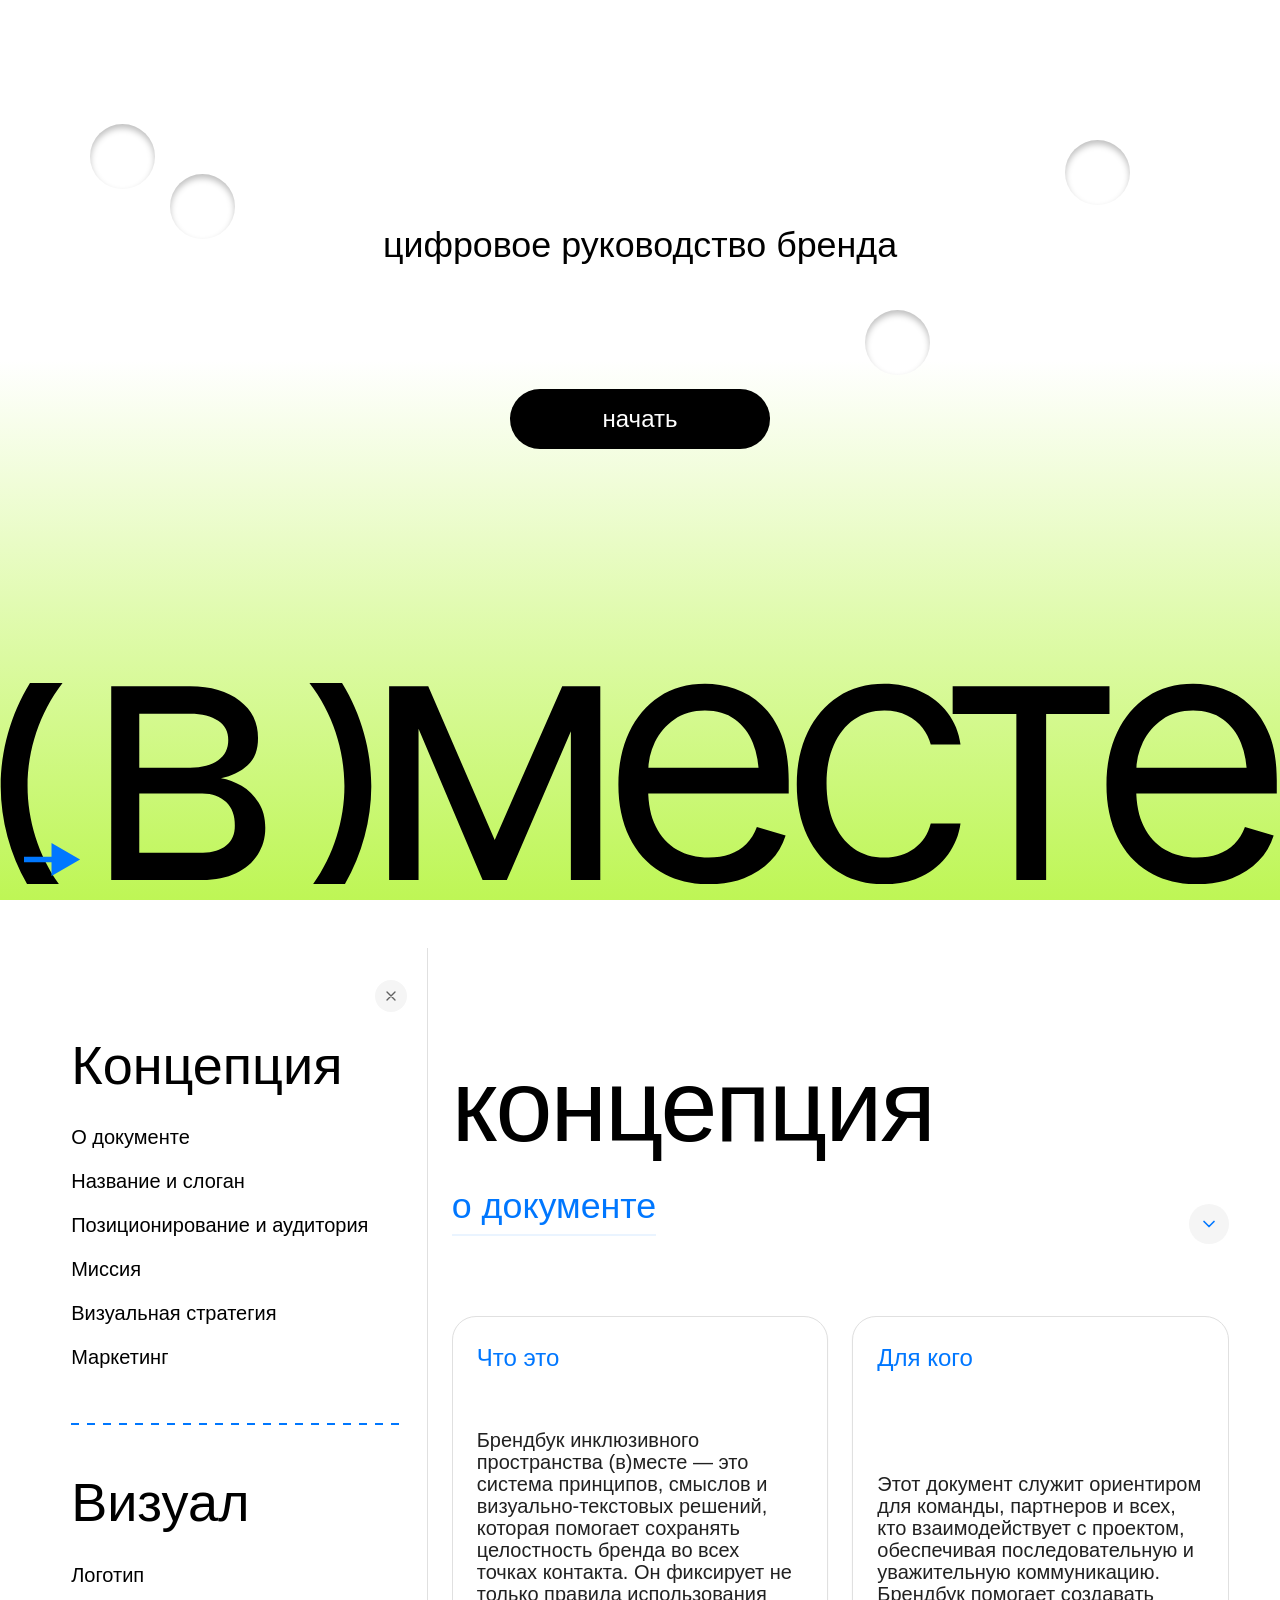
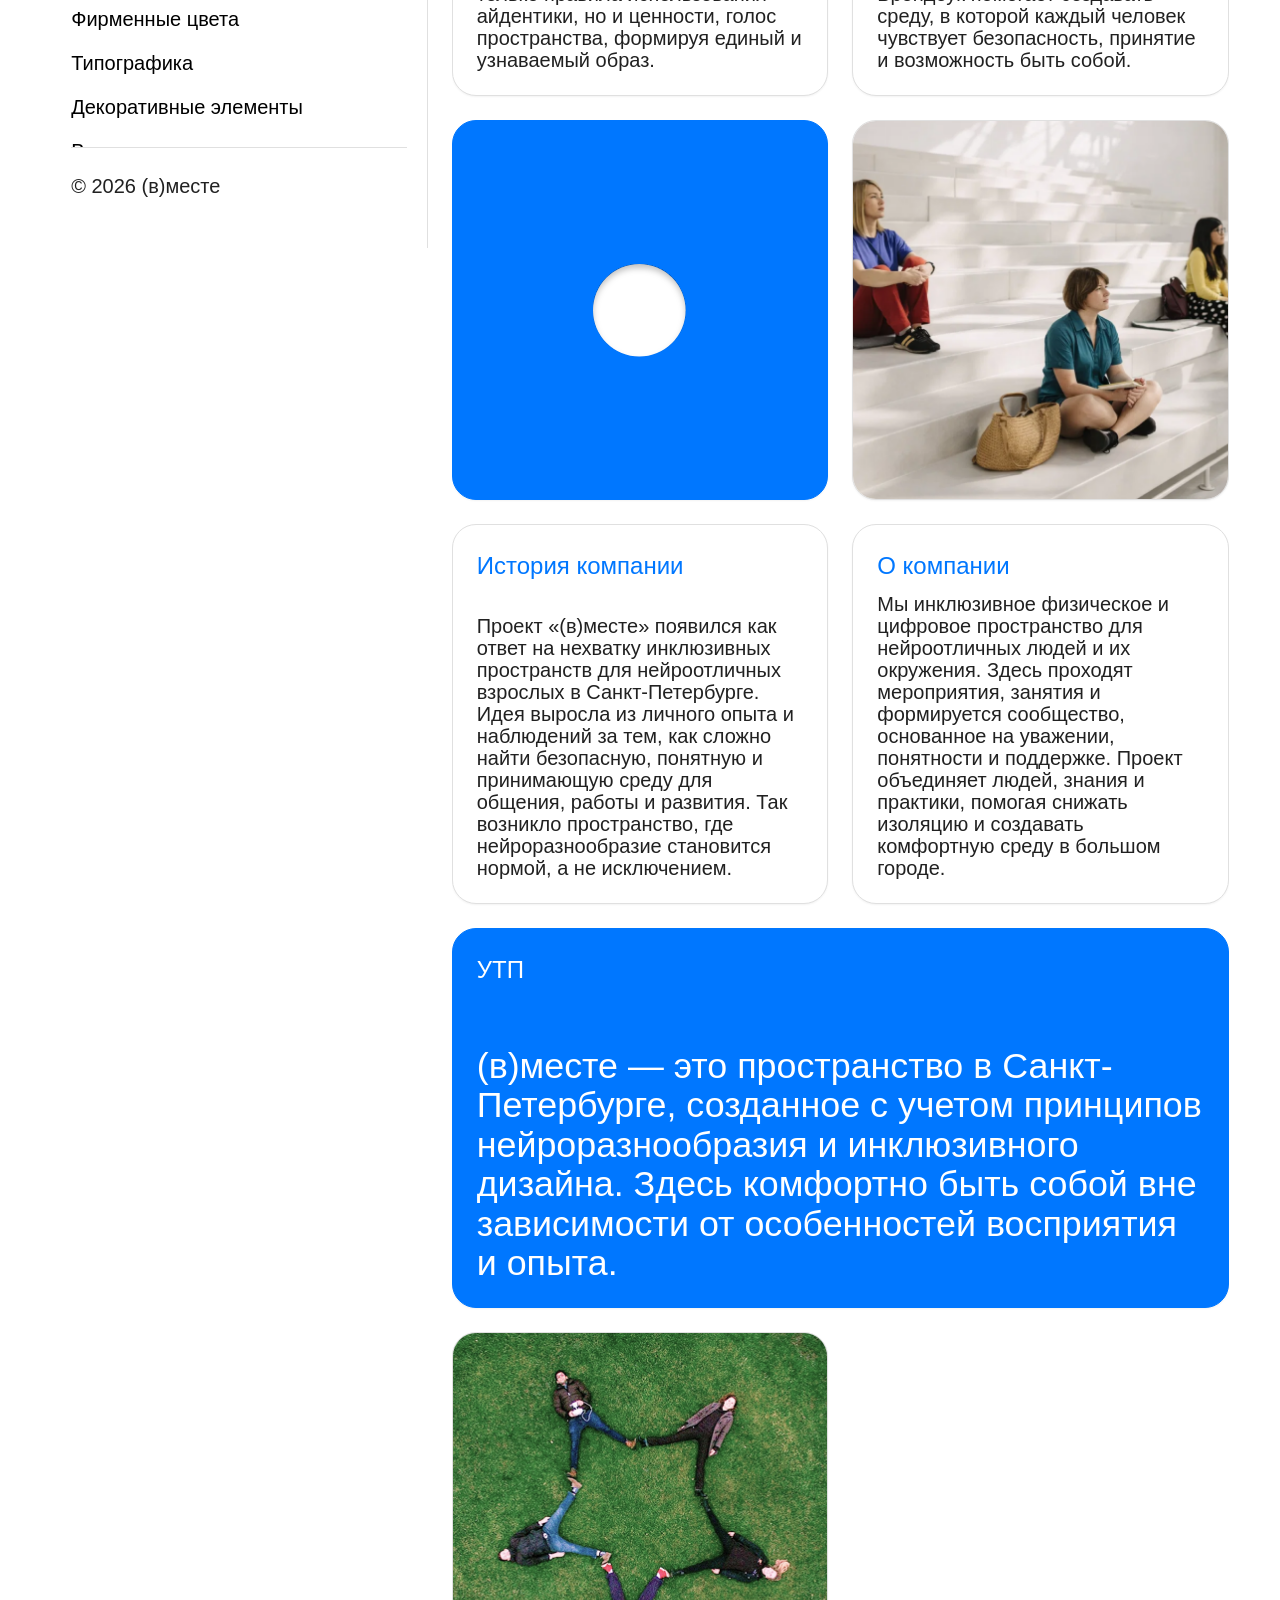
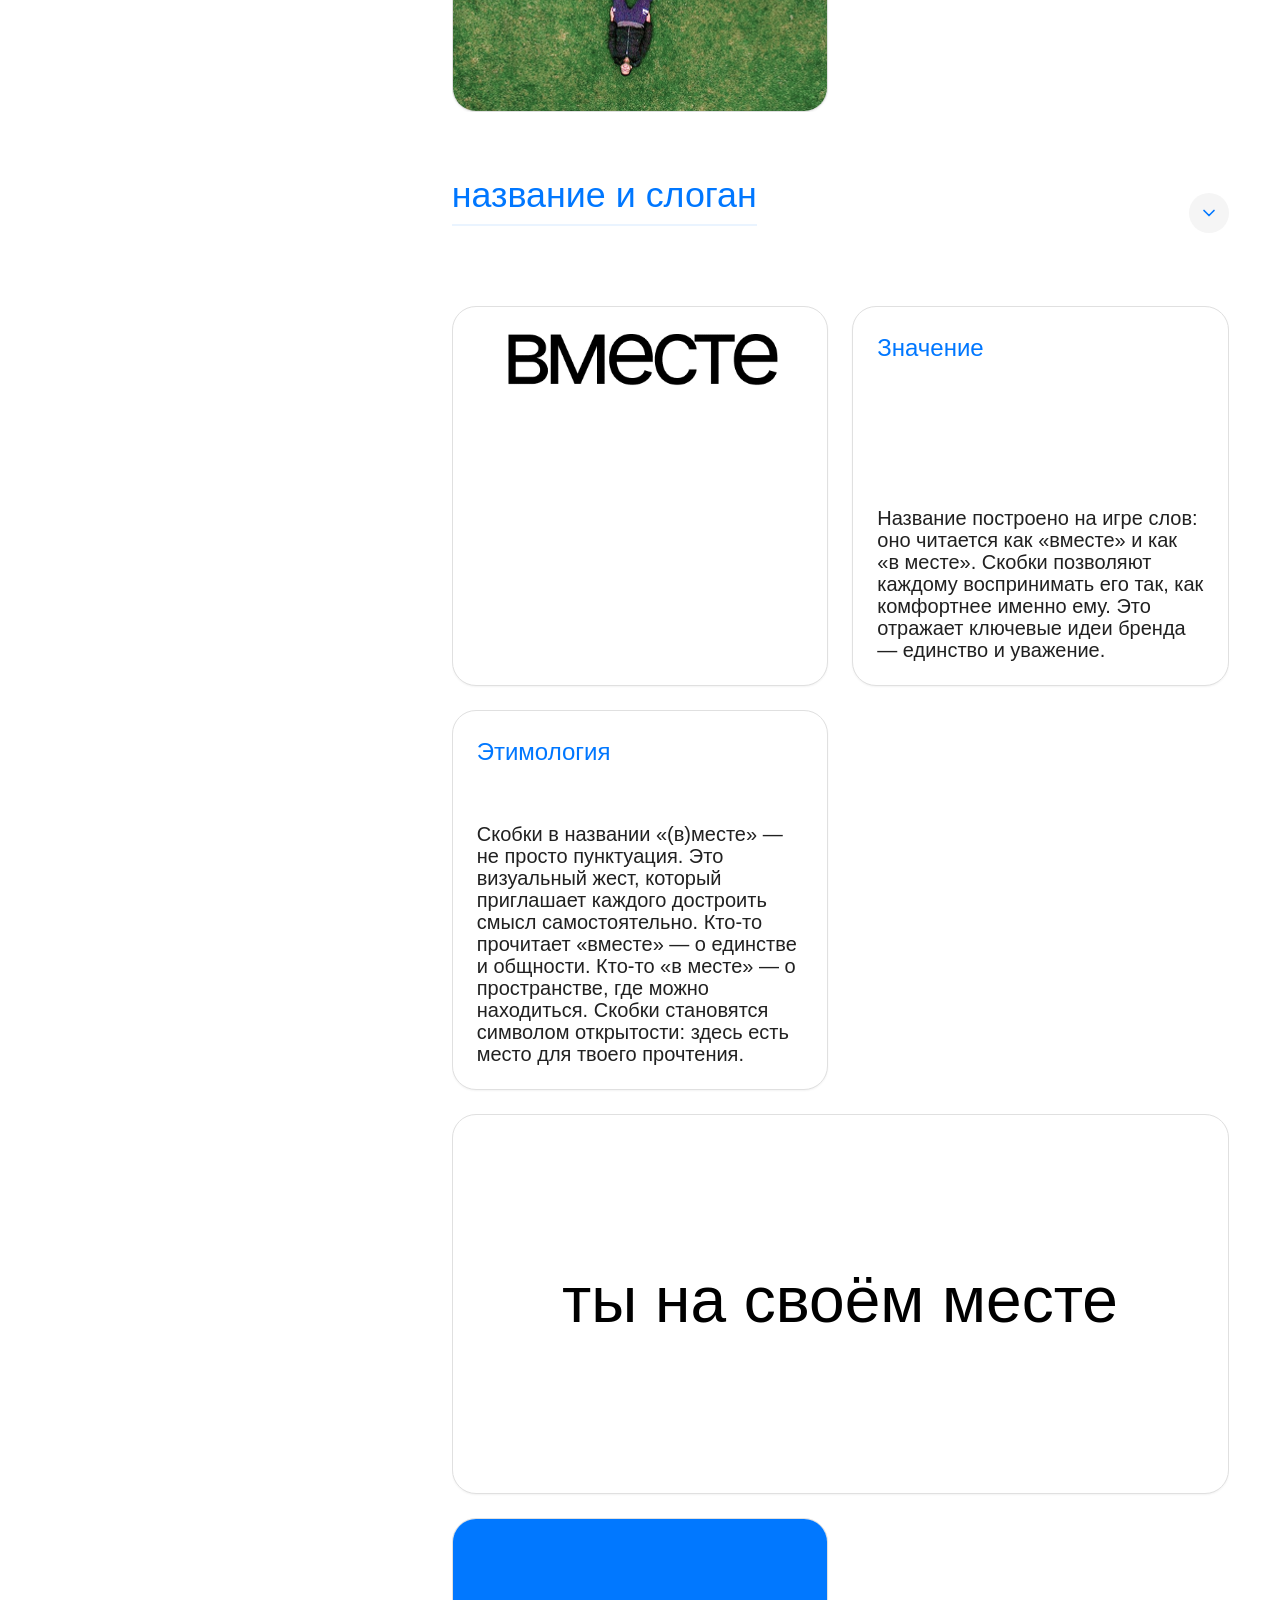
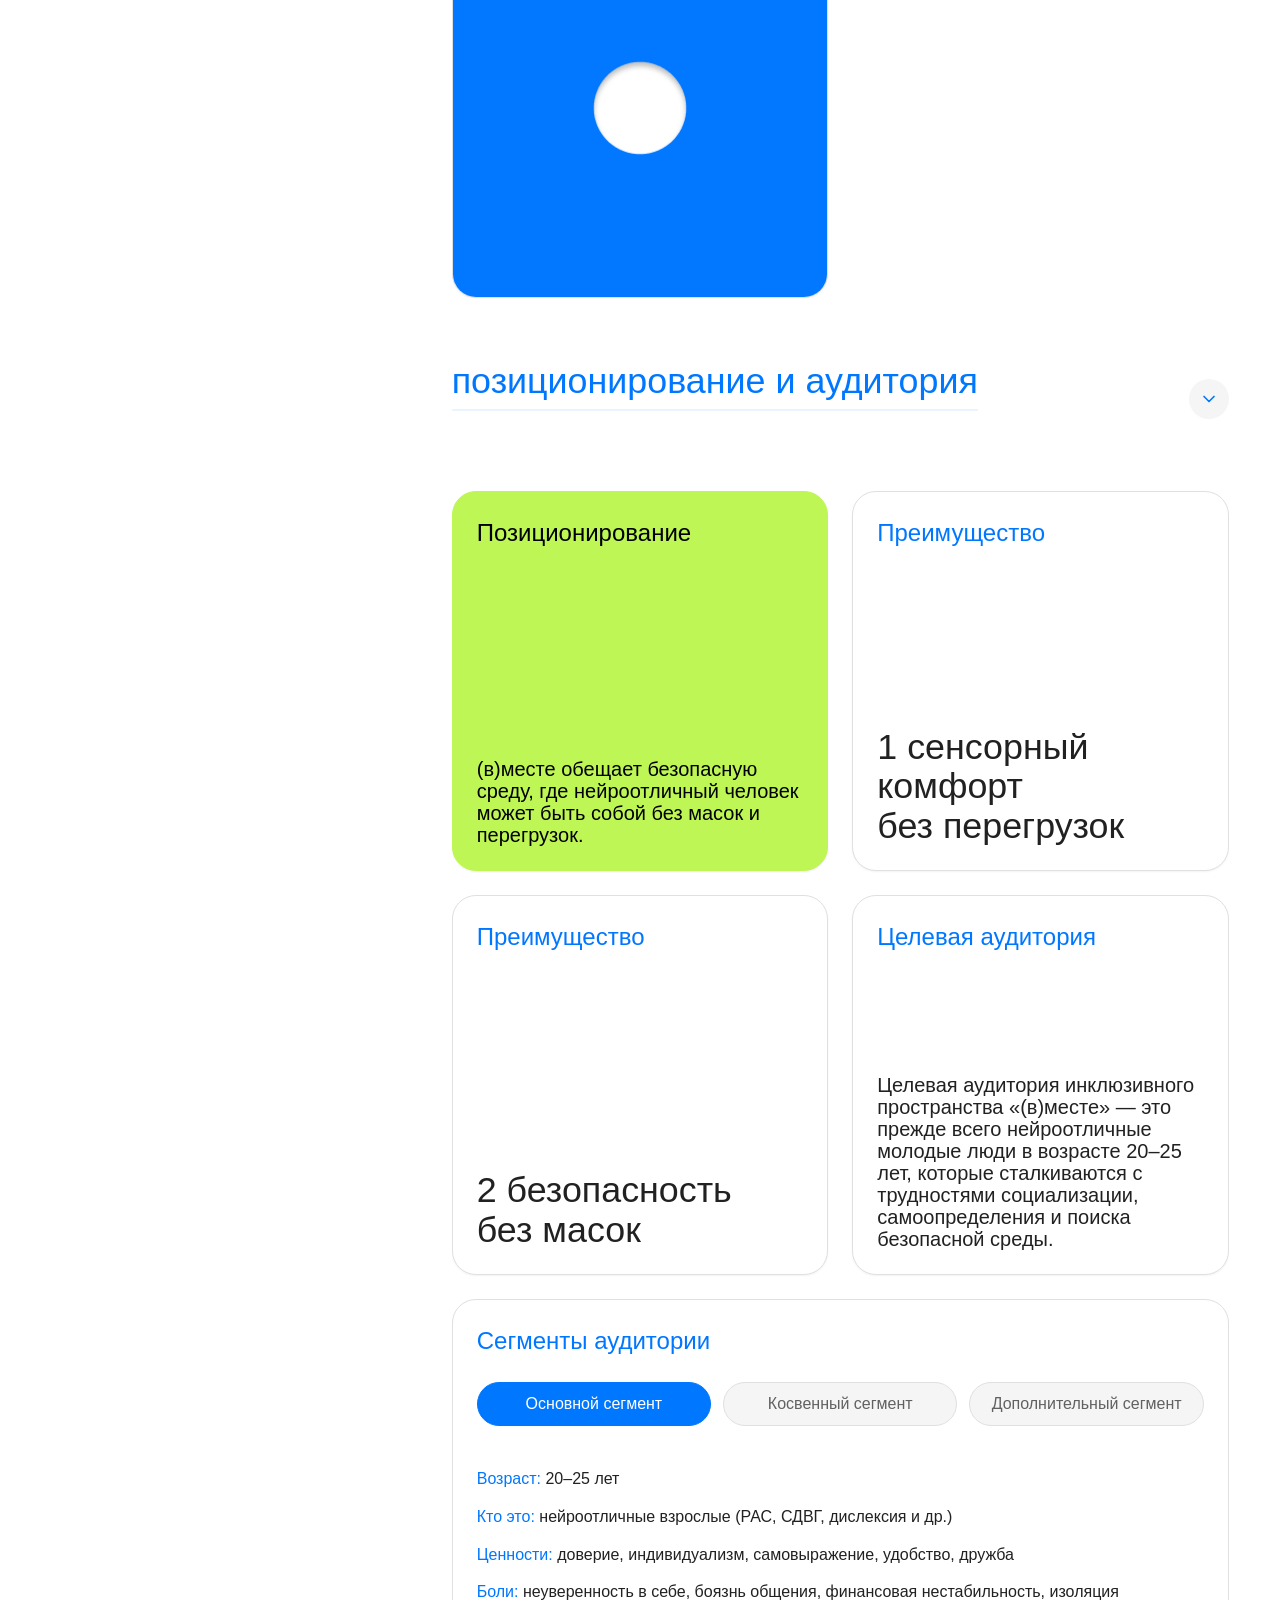
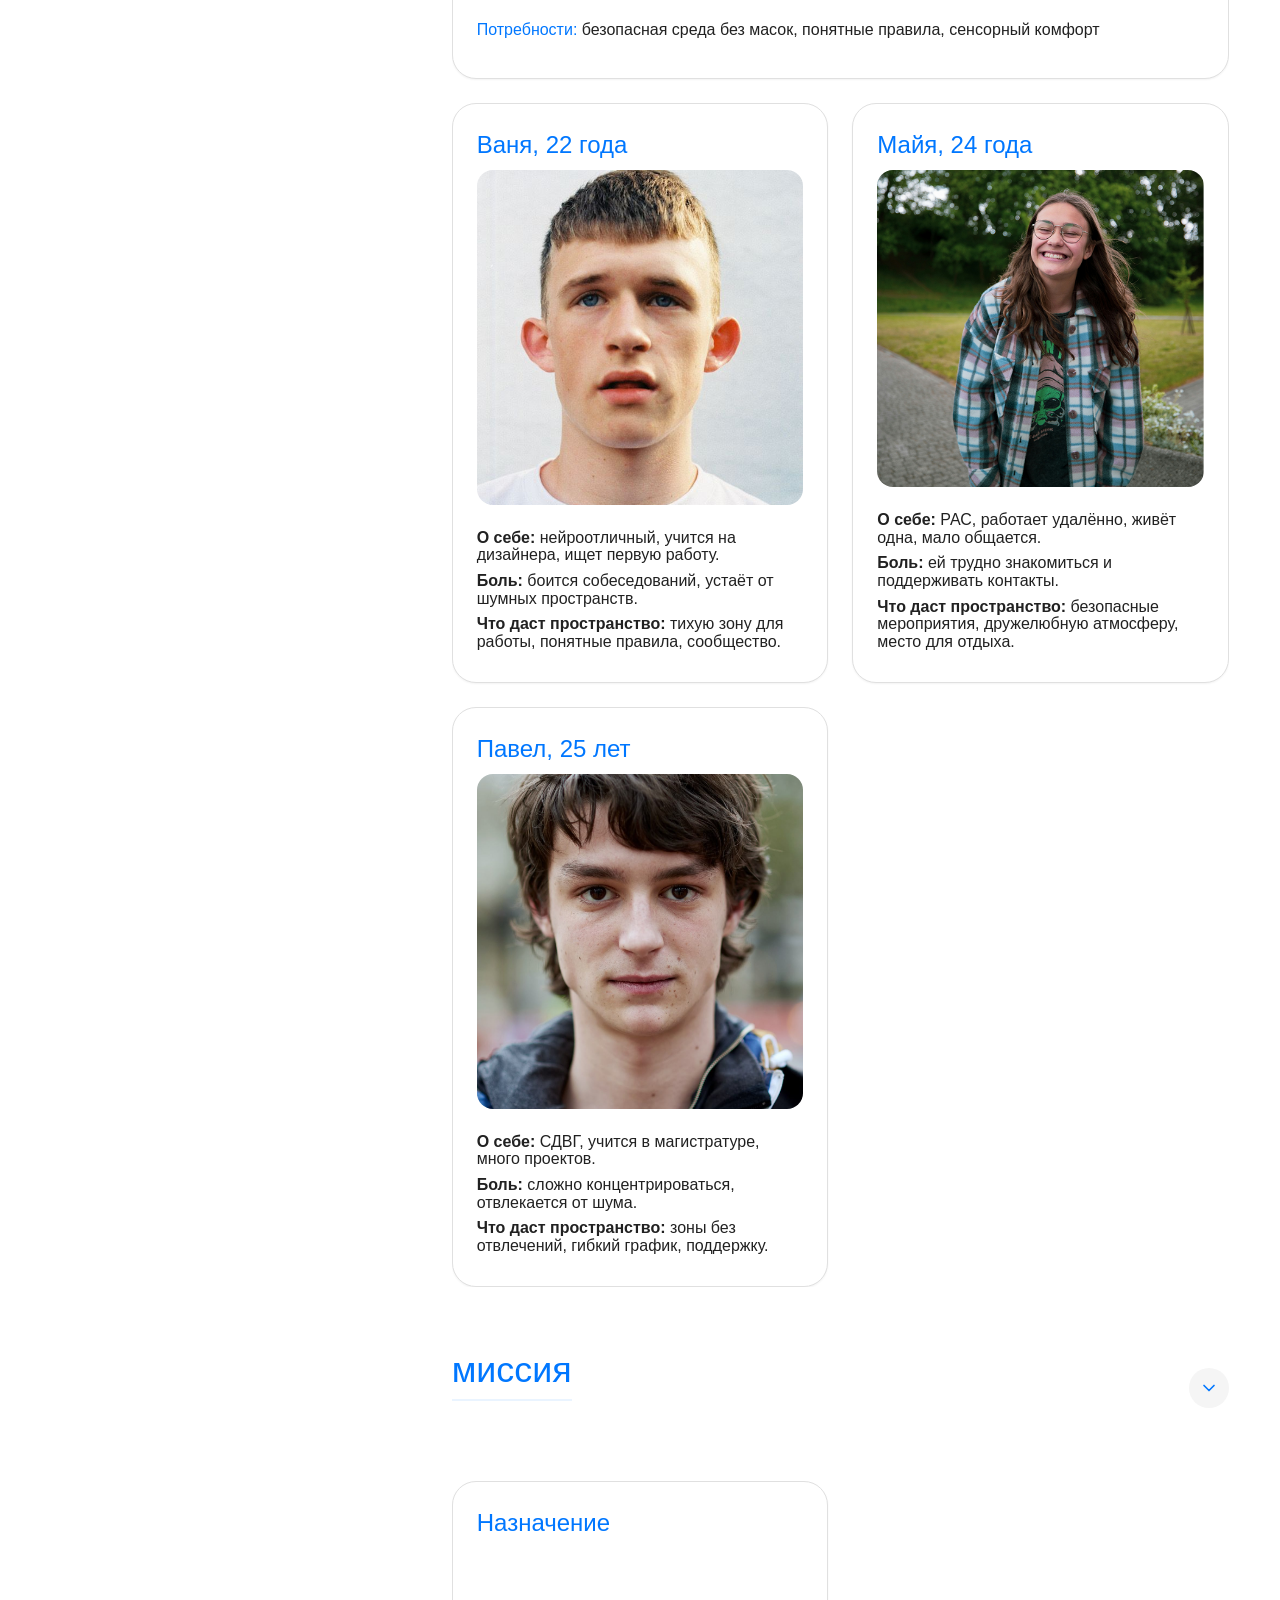
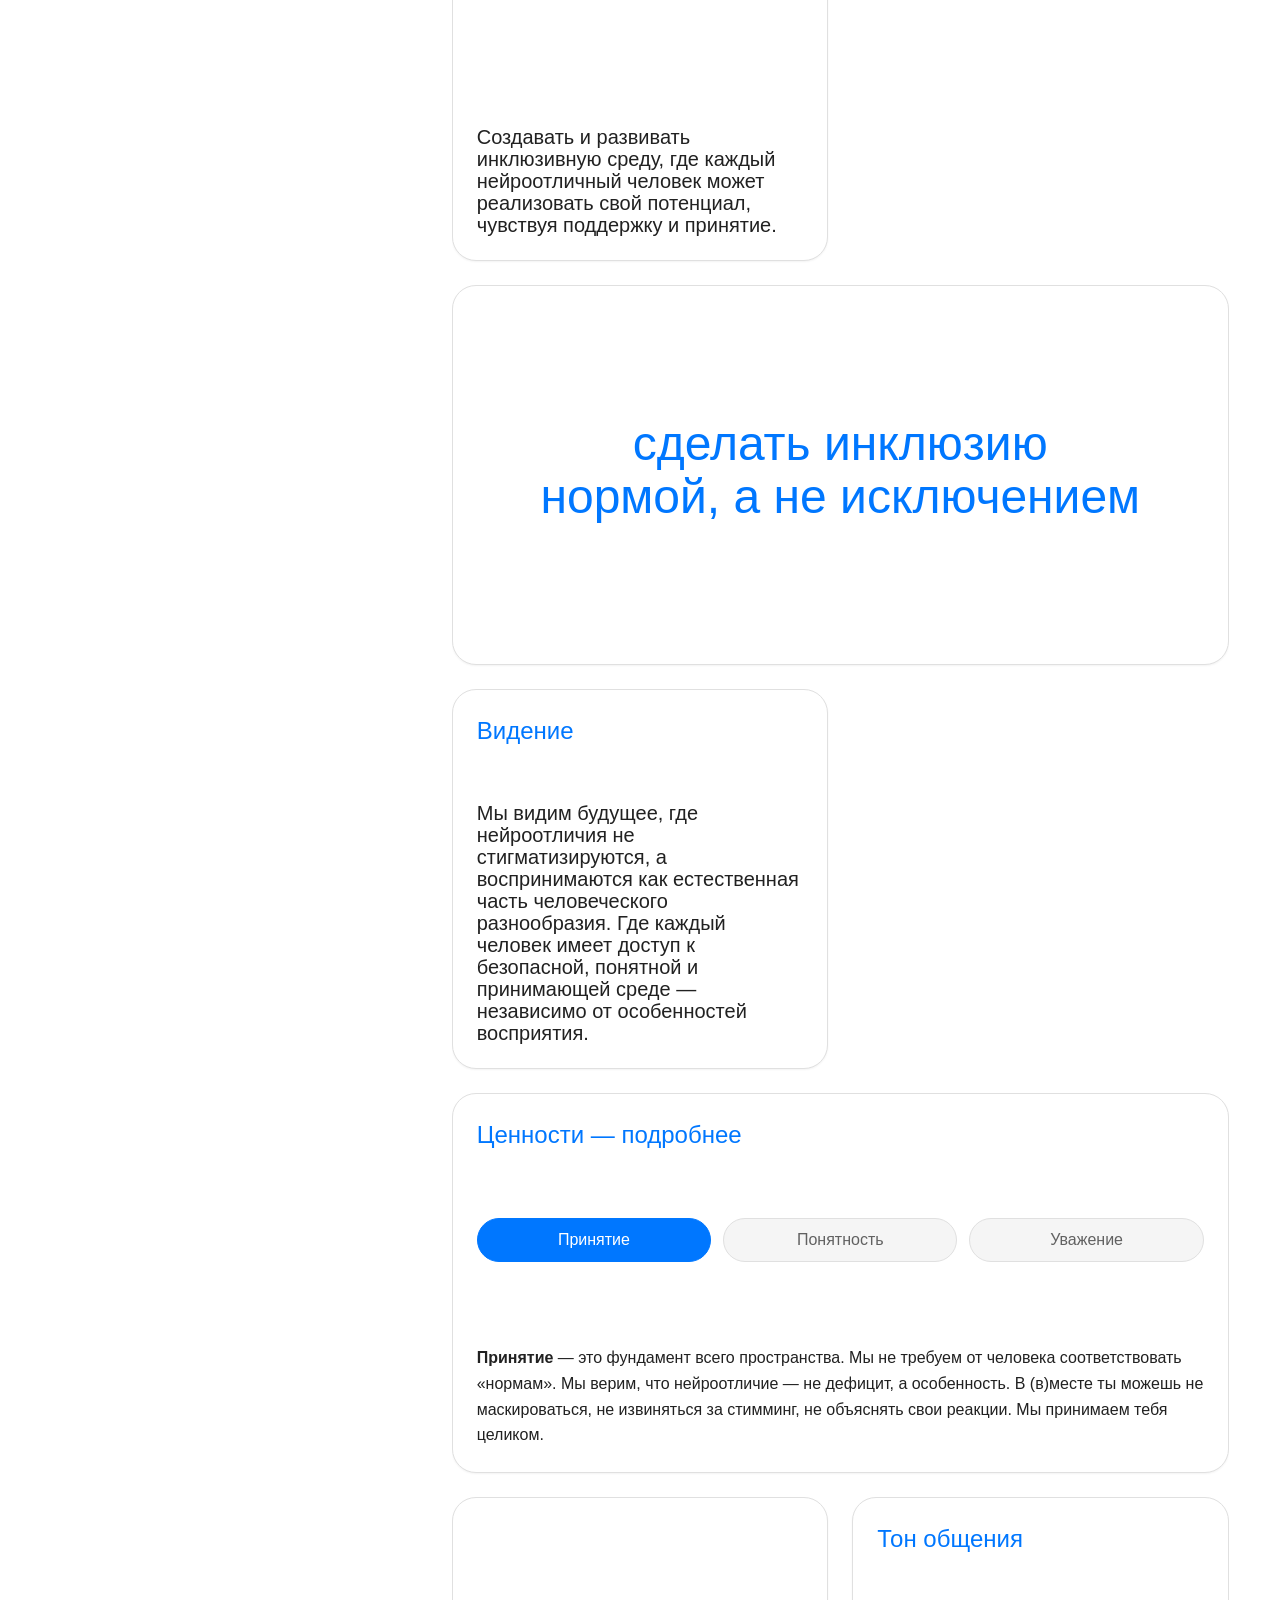
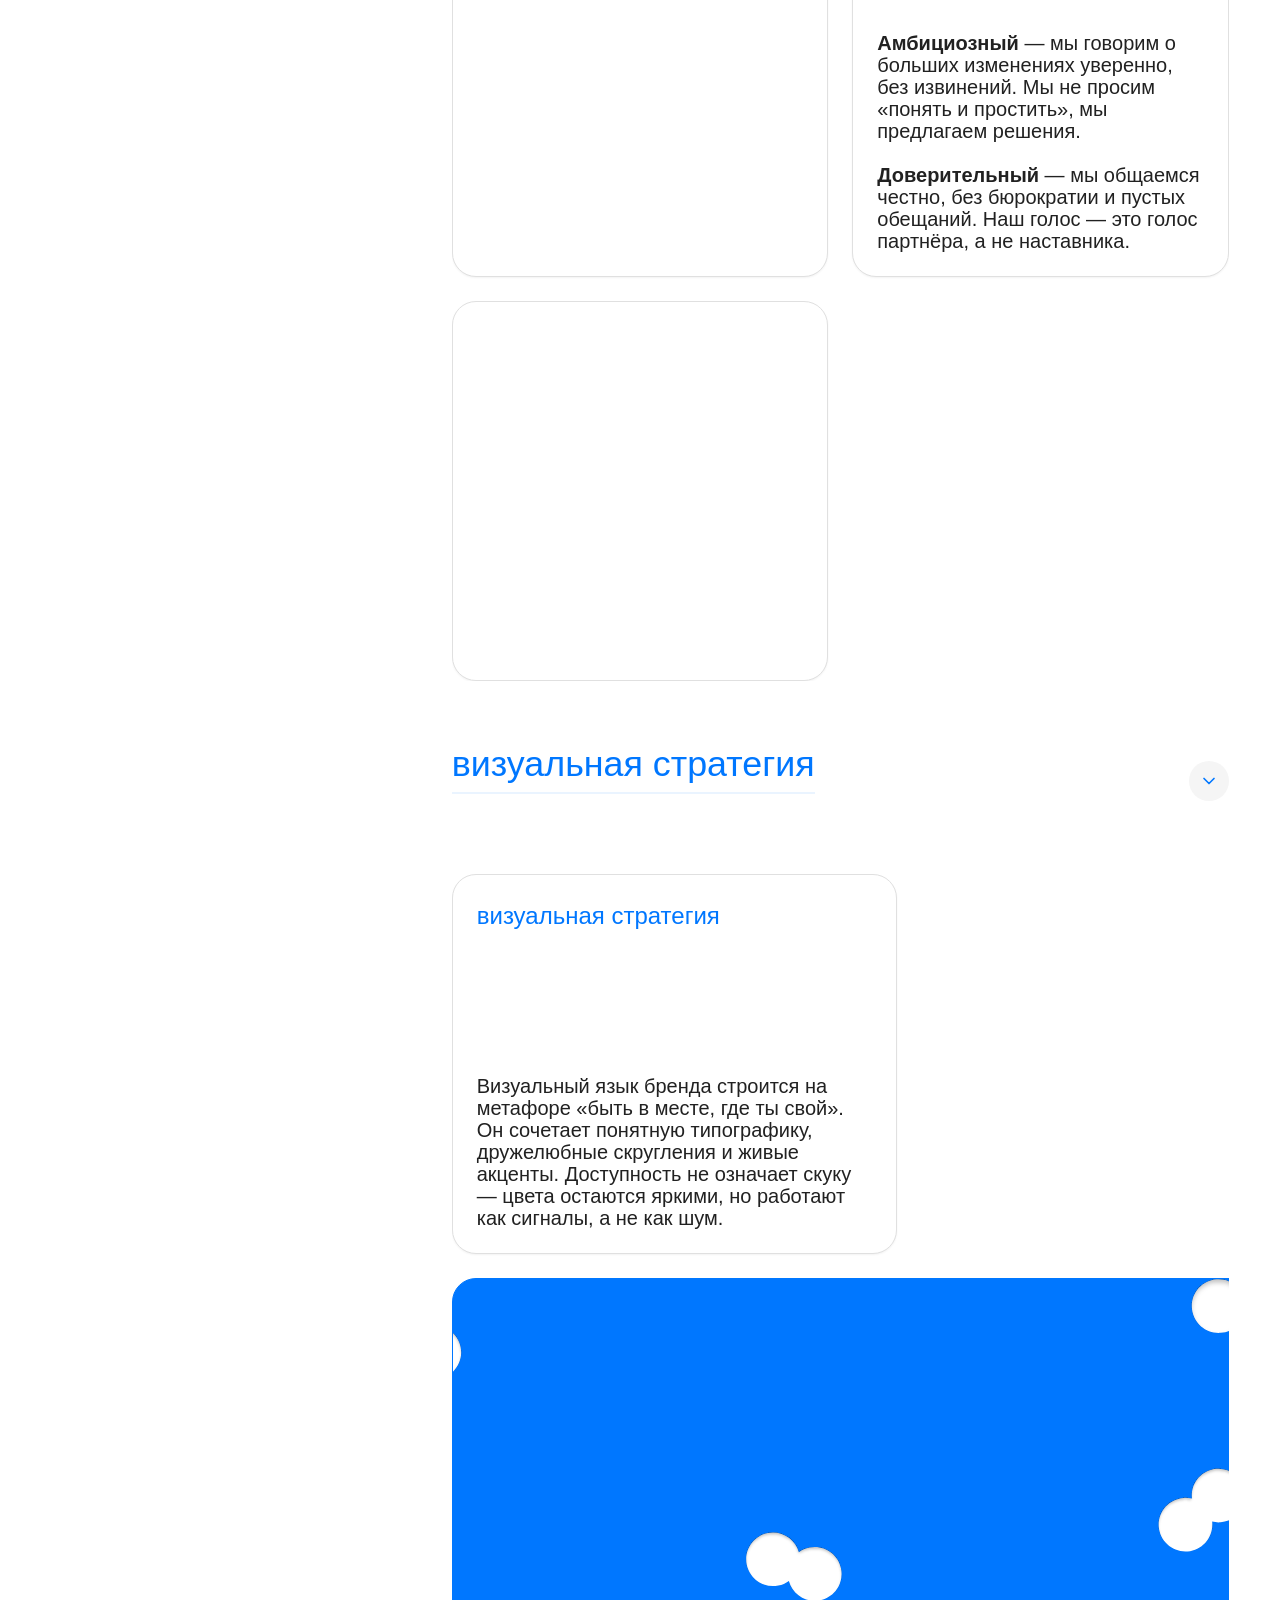
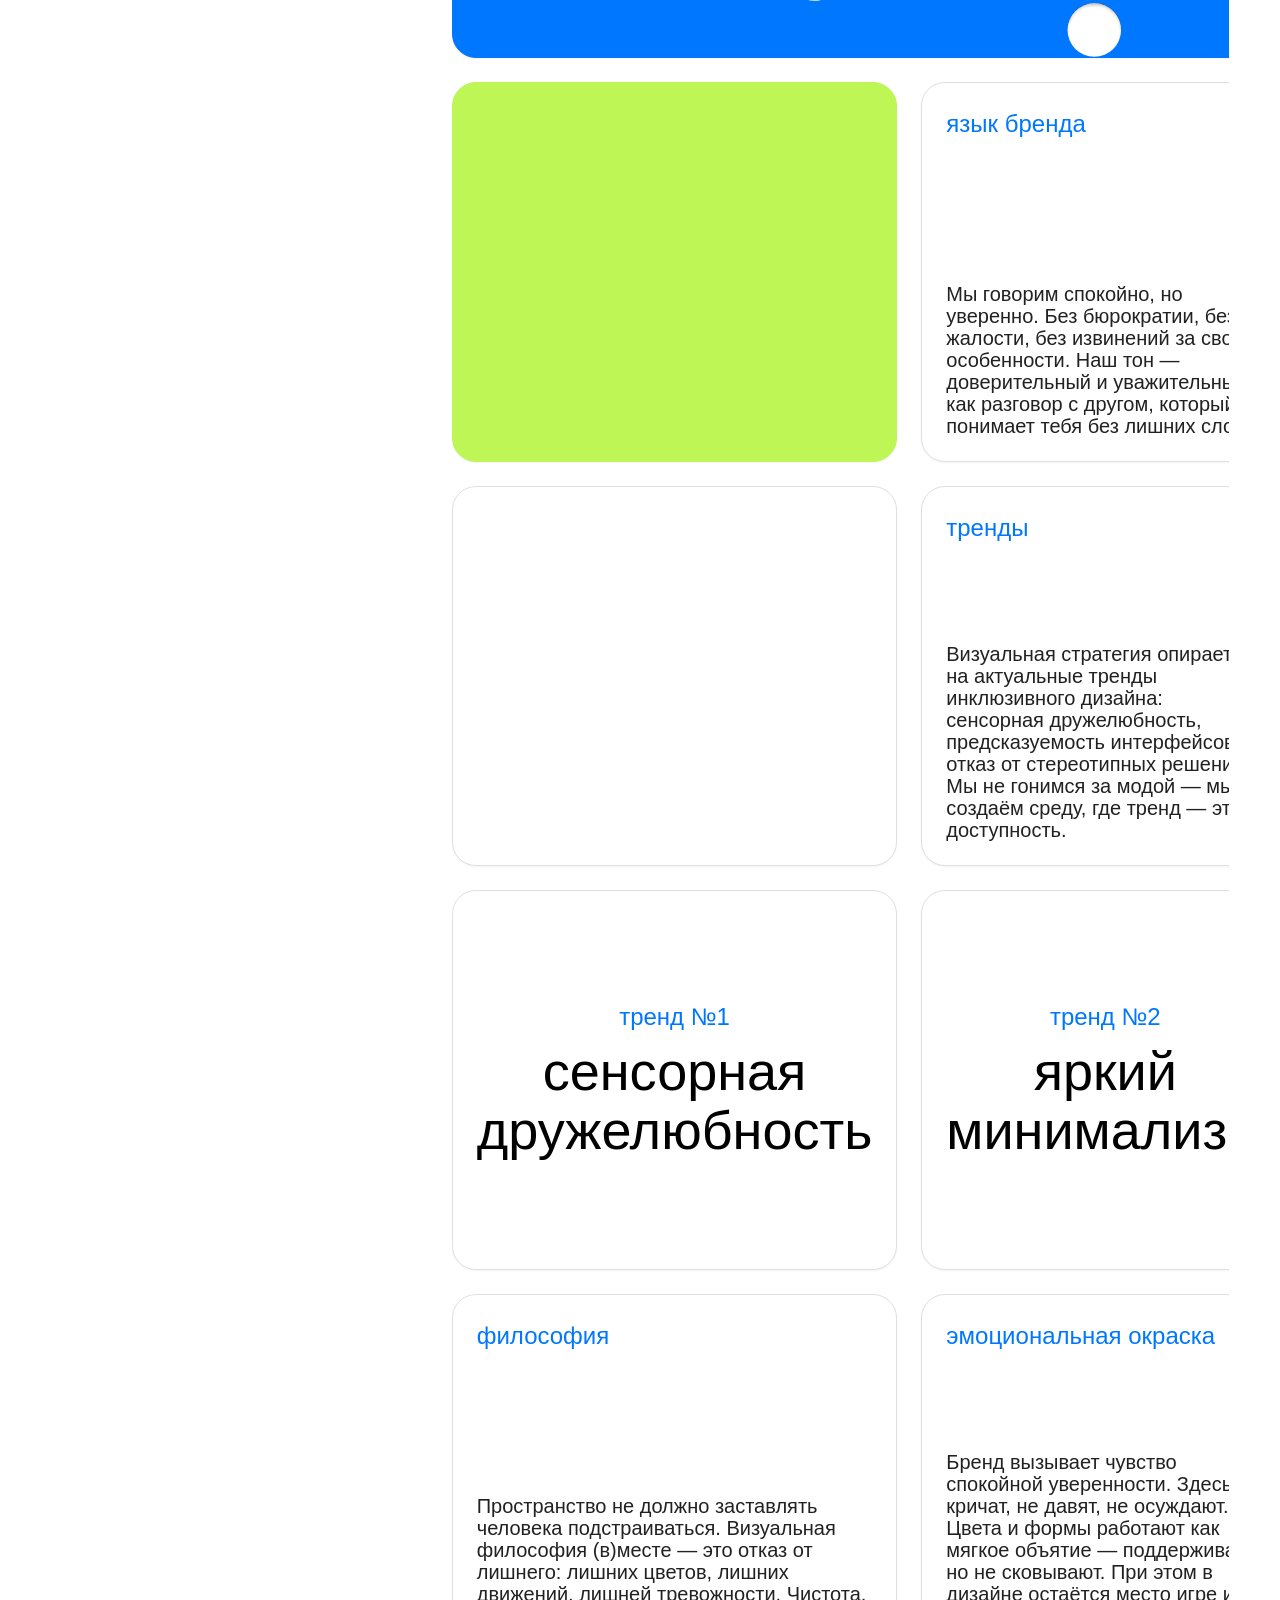
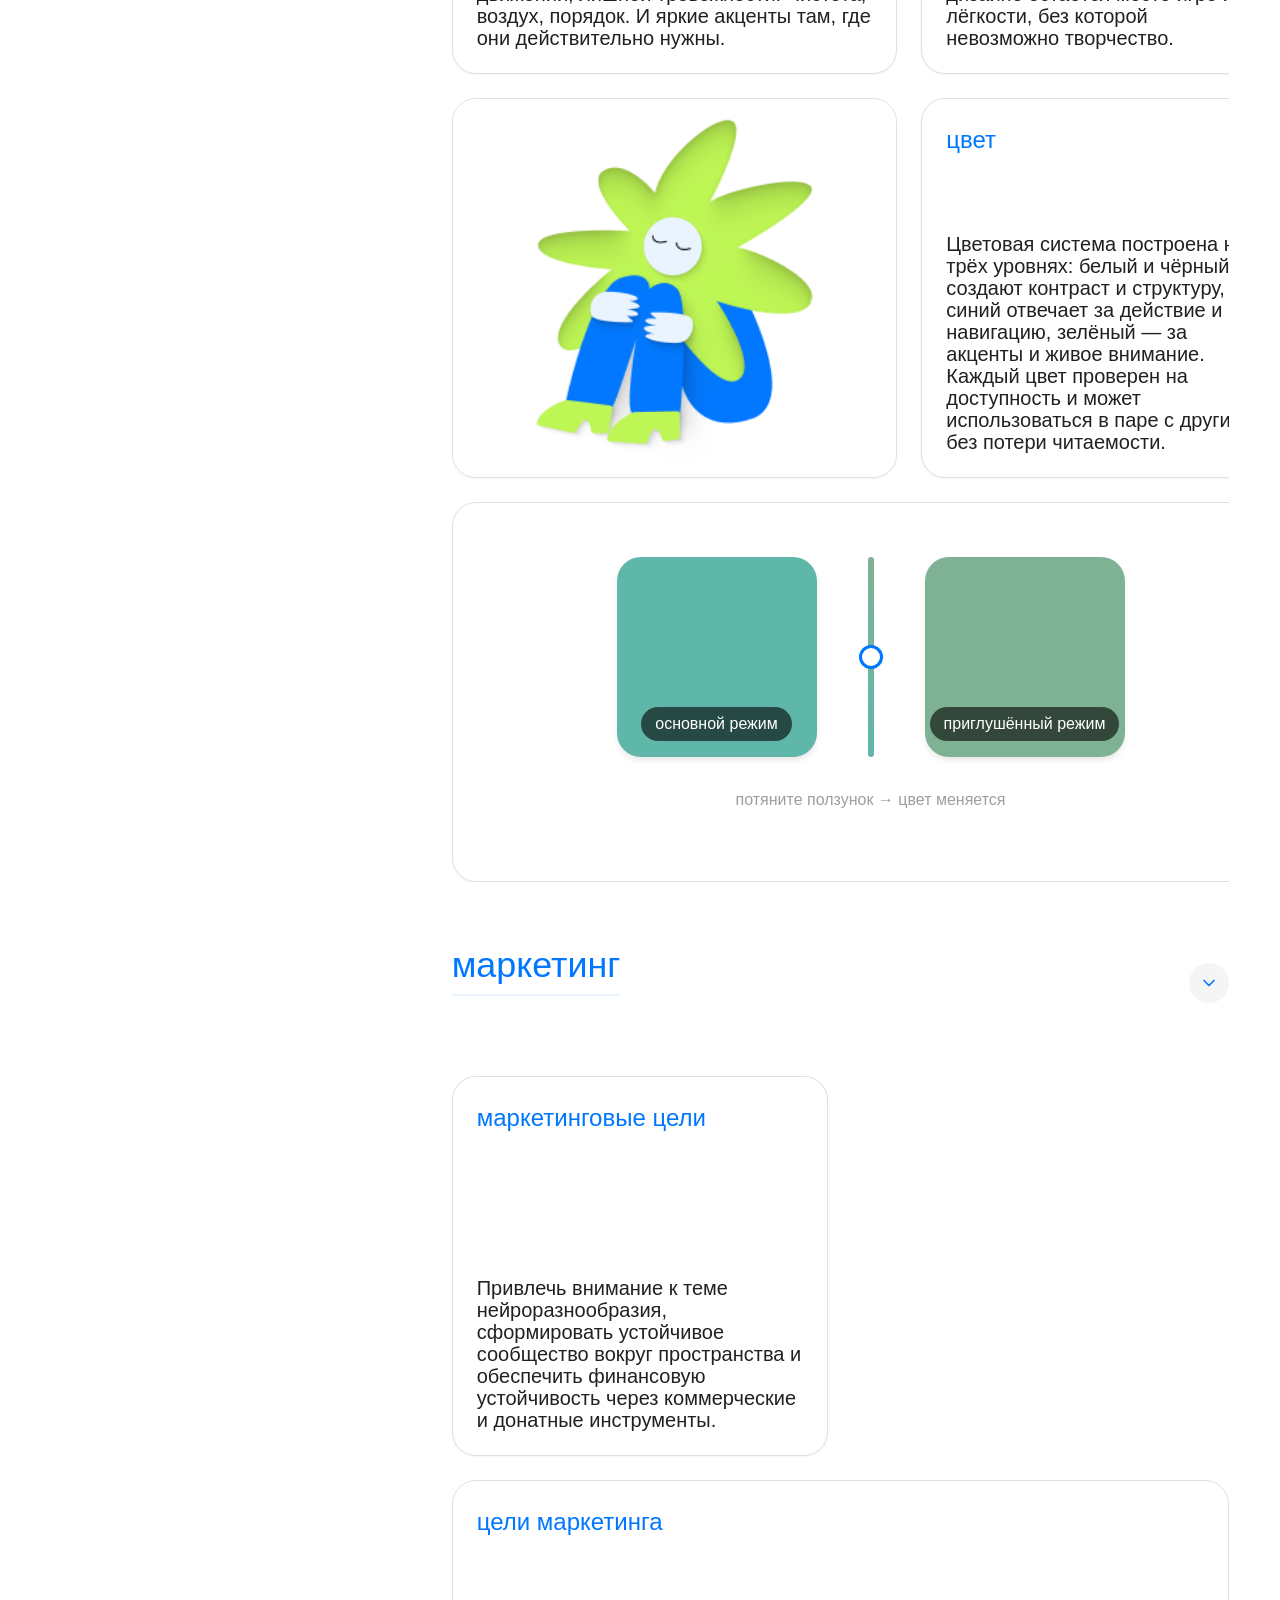
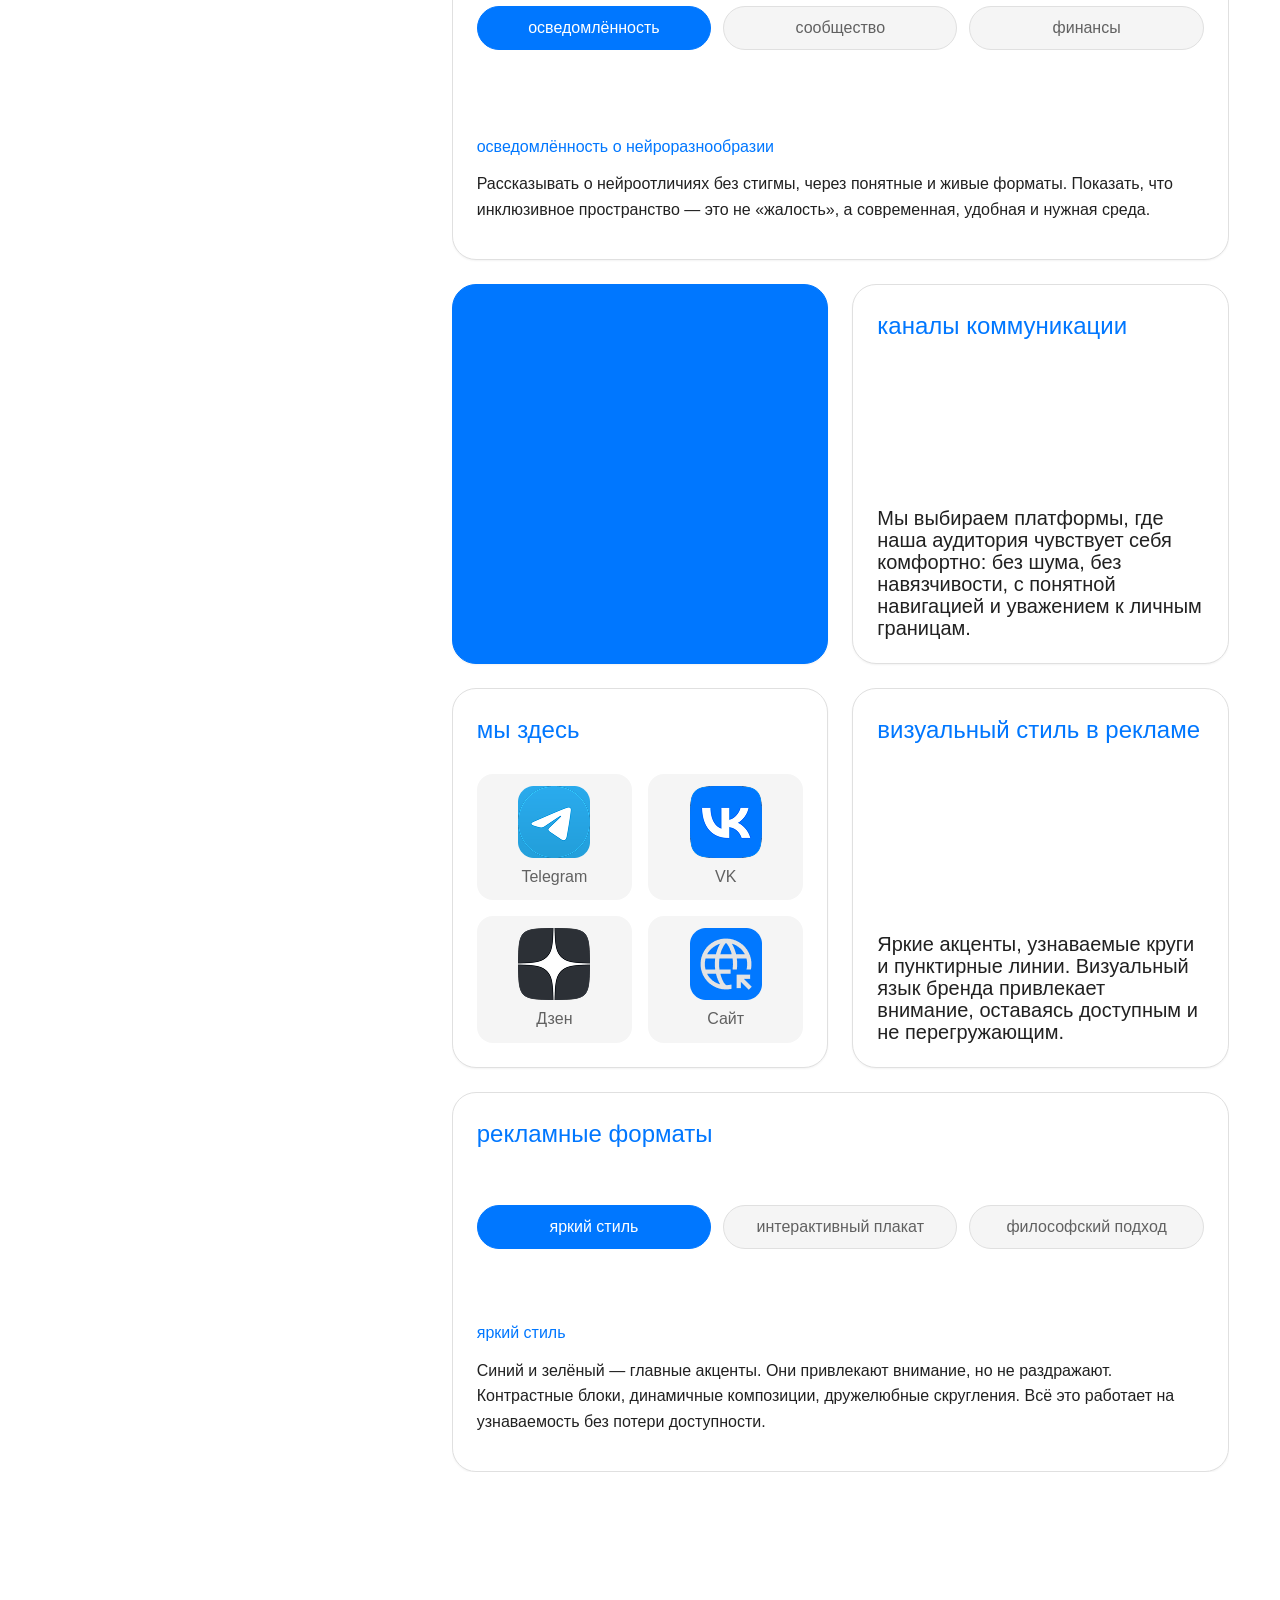
==== commit 022f816e: "Описание изменений" ====
--- a/index.html
+++ b/index.html
@@ -22,7 +22,7 @@
     
     <div class="hero__content">
         <h2 class="brandbook-hero__title">
-            цифровое руководство<br>бренда
+            цифровое руководство бренда
         </h2>
 
         <button class="btn btn--primary brandbook-hero__btn" onclick="document.getElementById('concept').scrollIntoView({ behavior: 'smooth', block: 'start' });">
@@ -930,7 +930,7 @@
               <!-- РАЗДЕЛ: логотип -->
                 <div class="section-collapsible" id="logo-section" style="margin-top: var(--space-64);">
                     <div class="section-header">
-                        <h3>логотип</h3>
+                        <h3 id="logo">логотип</h3>
                         <button class="section-toggle-btn">
                             <svg width="24" height="24" viewBox="0 0 24 24" fill="none">
                                 <path d="M6 9L12 15L18 9" stroke="currentColor" stroke-width="2" stroke-linecap="round" stroke-linejoin="round"/>
@@ -1154,45 +1154,30 @@
                                     
                                     <div class="forbidden-display">
                                         <div class="forbidden-item-wrapper active" data-forbidden-display="stretch">
-                                            <div class="forbidden-image">
-                                                <img src="media/logo-stretch.svg" alt="Растянутый логотип">
-                                            </div>
                                             <div class="forbidden-text">
                                                 <p><strong>растяжение</strong></p>
                                                 <p>Нельзя изменять пропорции логотипа. Он должен сохранять исходное соотношение сторон.</p>
                                             </div>
                                         </div>
                                         <div class="forbidden-item-wrapper" data-forbidden-display="rotate">
-                                            <div class="forbidden-image">
-                                                <img src="media/logo-rotate.svg" alt="Повёрнутый логотип">
-                                            </div>
                                             <div class="forbidden-text">
                                                 <p><strong>поворот</strong></p>
                                                 <p>Логотип нельзя поворачивать, наклонять или отражать. Только горизонтальное расположение.</p>
                                             </div>
                                         </div>
                                         <div class="forbidden-item-wrapper" data-forbidden-display="color">
-                                            <div class="forbidden-image">
-                                                <img src="media/logo-color.svg" alt="Логотип в чужом цвете">
-                                            </div>
                                             <div class="forbidden-text">
                                                 <p><strong>несанкционированный цвет</strong></p>
                                                 <p>Запрещено использовать цвета, не входящие в фирменную палитру бренда.</p>
                                             </div>
                                         </div>
                                         <div class="forbidden-item-wrapper" data-forbidden-display="shadow">
-                                            <div class="forbidden-image">
-                                                <img src="media/logo-shadow.svg" alt="Логотип с тенью">
-                                            </div>
                                             <div class="forbidden-text">
                                                 <p><strong>тень и градиент</strong></p>
                                                 <p>Нельзя добавлять тени, градиенты, обводки или другие эффекты к логотипу.</p>
                                             </div>
                                         </div>
                                         <div class="forbidden-item-wrapper" data-forbidden-display="separate">
-                                            <div class="forbidden-image">
-                                                <img src="media/logo-separate.svg" alt="Разделённый логотип">
-                                            </div>
                                             <div class="forbidden-text">
                                                 <p><strong>разделение элементов</strong></p>
                                                 <p>Запрещено использовать символ и название отдельно друг от друга.</p>
@@ -1209,7 +1194,7 @@
           
                 <div class="section-collapsible" id="colors-section" style="margin-top: var(--space-64);">
                     <div class="section-header">
-                        <h3>фирменные цвета</h3>
+                        <h3 id="colors">фирменные цвета</h3>
                         <button class="section-toggle-btn">
                             <svg width="24" height="24" viewBox="0 0 24 24" fill="none">
                                 <path d="M6 9L12 15L18 9" stroke="currentColor" stroke-width="2" stroke-linecap="round" stroke-linejoin="round"/>
@@ -1428,7 +1413,7 @@
                 <!-- РАЗДЕЛ: типографика -->
                 <div class="section-collapsible" id="typography-section" style="margin-top: var(--space-64);">
                     <div class="section-header">
-                        <h3>типографика</h3>
+                        <h3 id="typography">типографика</h3>
                         <button class="section-toggle-btn">
                             <svg width="24" height="24" viewBox="0 0 24 24" fill="none">
                                 <path d="M6 9L12 15L18 9" stroke="currentColor" stroke-width="2" stroke-linecap="round" stroke-linejoin="round"/>
@@ -1625,7 +1610,7 @@
                 <!-- РАЗДЕЛ: декоративные элементы -->
                 <div class="section-collapsible" id="decorative-section" style="margin-top: var(--space-64);">
                     <div class="section-header">
-                        <h3>декоративные элементы</h3>
+                        <h3 id="decorative">декоративные элементы</h3>
                         <button class="section-toggle-btn">
                             <svg width="24" height="24" viewBox="0 0 24 24" fill="none">
                                 <path d="M6 9L12 15L18 9" stroke="currentColor" stroke-width="2" stroke-linecap="round" stroke-linejoin="round"/>
--- a/styles/cards.css
+++ b/styles/cards.css
@@ -2189,6 +2189,203 @@
     }
 }
 
+/* ===== ЦВЕТОВЫЕ ВАРИАЦИИ ЛОГОТИПА ===== */
+.logo-colors-card {
+    min-height: 450px;
+}
+
+.color-toggles {
+    display: flex;
+    gap: var(--space-8);
+    margin-bottom: var(--space-24);
+    flex-wrap: wrap;
+}
+
+.color-tab {
+    flex: 0 1 auto;
+    padding: var(--space-8) var(--space-20);
+    background-color: var(--gray-100);
+    border: 1px solid var(--gray-300);
+    border-radius: var(--radius-full);
+    font-family: var(--font-primary);
+    font-size: var(--body-small);
+    font-weight: var(--fw-regular);
+    color: var(--gray-700);
+    cursor: pointer;
+    transition: all var(--transition-fast);
+    text-align: center;
+}
+
+.color-tab:hover {
+    background-color: var(--light-blue);
+    border-color: var(--blue);
+    color: var(--blue);
+}
+
+.color-tab.active {
+    background-color: var(--blue);
+    border-color: var(--blue);
+    color: var(--white);
+}
+
+.color-variant-display {
+    display: flex;
+    justify-content: space-around;
+    gap: var(--space-16);
+    flex-wrap: wrap;
+    min-height: 200px;
+}
+
+.color-variant {
+    display: none;
+    flex-direction: column;
+    align-items: center;
+    gap: var(--space-12);
+    text-align: center;
+    flex: 1;
+}
+
+.color-variant.active {
+    display: flex;
+}
+
+.color-demo-box {
+    width: 180px;
+    height: 180px;
+    border-radius: var(--radius-lg);
+    display: flex;
+    align-items: center;
+    justify-content: center;
+    padding: 16px;
+    background-color: var(--white);
+    border: 1px solid var(--gray-300);
+}
+
+.color-demo-box img {
+    max-width: 100%;
+    max-height: 100%;
+    object-fit: contain;
+}
+
+.color-variant p {
+    font-size: var(--body-small);
+    color: var(--gray-700);
+    margin: 0;
+}
+
+/* Адаптация */
+@media (max-width: 756px) {
+    .color-demo-box {
+        width: 120px;
+        height: 120px;
+    }
+}
+
+/* ===== ЗАПРЕЩЁННЫЕ МОДИФИКАЦИИ ЛОГОТИПА ===== */
+.logo-forbidden-card {
+    min-height: 380px;
+}
+
+.forbidden-toggles {
+    display: flex;
+    gap: var(--space-8);
+    margin-bottom: var(--space-24);
+    flex-wrap: wrap;
+}
+
+.forbidden-tab {
+    flex: 0 1 auto;
+    padding: var(--space-8) var(--space-20);
+    background-color: var(--gray-100);
+    border: 1px solid var(--gray-300);
+    border-radius: var(--radius-full);
+    font-family: var(--font-primary);
+    font-size: var(--body-small);
+    font-weight: var(--fw-regular);
+    color: var(--gray-700);
+    cursor: pointer;
+    transition: all var(--transition-fast);
+    text-align: center;
+}
+
+.forbidden-tab:hover {
+    background-color: var(--light-blue);
+    border-color: var(--blue);
+    color: var(--blue);
+}
+
+.forbidden-tab.active {
+    background-color: var(--blue);
+    border-color: var(--blue);
+    color: var(--white);
+}
+
+.forbidden-display {
+    min-height: 150px;
+    margin-top: var(--space-16);
+}
+
+.forbidden-item-wrapper {
+    display: none;
+}
+
+.forbidden-item-wrapper.active {
+    display: block;
+}
+
+.forbidden-text p {
+    margin-bottom: var(--space-12);
+    font-size: var(--body-small);
+    line-height: var(--lh-loose);
+}
+
+.forbidden-text strong {
+    color: var(--blue);
+}
+
+/* Адаптация */
+@media (max-width: 756px) {
+    .forbidden-tab {
+        padding: var(--space-4) var(--space-12);
+        font-size: 12px;
+    }
+}
+
+/* ===== МОБИЛЬНАЯ ВЕРСИЯ (до 756px) ===== */
+@media (max-width: 756px) {
+    
+    /* Шрифт Inter Tight для всех карточек */
+    .brand-card,
+    .brand-card * {
+        font-family: var(--font-primary) !important;
+    }
+    
+    /* Карточки с фотографиями (кроме носителей) — фото на всю карточку без паддингов и границ */
+    .brand-card--media:not(.media-item-card) {
+        padding: 0 !important;
+        border: none !important;
+        overflow: hidden;
+    }
+    
+    .brand-card--media:not(.media-item-card) .brand-card__media {
+        width: 100%;
+        height: 100%;
+        display: block;
+    }
+    
+    .brand-card--media:not(.media-item-card) .brand-card__media img {
+        width: 100%;
+        height: 100%;
+        object-fit: cover;
+        display: block;
+    }
+    
+    /* Убираем лишние отступы у карточек с фото */
+    .brand-card--media:not(.media-item-card) .brand-card__content {
+        padding: 0;
+    }
+}
+
 /* ===== HERO БЛОК БРЕНДБУКА ===== */
 .brandbook-hero {
   position: relative;
@@ -2224,14 +2421,15 @@
 
 /* Кнопка */
 .brandbook-hero .btn--primary {
-  background-color: var(--blue);
+  background-color: var(--black);
   color: var(--white);
   border-radius: var(--radius-full);
-  padding: var(--space-16) var(--space-32);
+  padding: var(--space-16) var(--space-16);
   font-size: var(--h4);
   transition: all var(--transition-normal);
   cursor: pointer;
   border: none;
+  width: 260px;
 }
 
 .brandbook-hero .btn--primary:hover {
@@ -2367,12 +2565,14 @@
 
 @media (max-width: 756px) {
   .brandbook-hero .hero__content {
-    margin-top: 80px;
+    margin-top: 40px;
     gap: 40px;
   }
 
   .brandbook-hero__title {
     font-size: var(--h4);
+    margin-top: 10px;
+
   }
 
   .brandbook-hero .hero__circle {
@@ -2402,6 +2602,9 @@
 
   .brandbook-hero .btn--primary {
     padding: 8px 24px;
-    font-size: var(--body-small);
+    font-size: var(--h3);
+    height: 50px;
+    margin-top: 460px;
+    
   }
 }
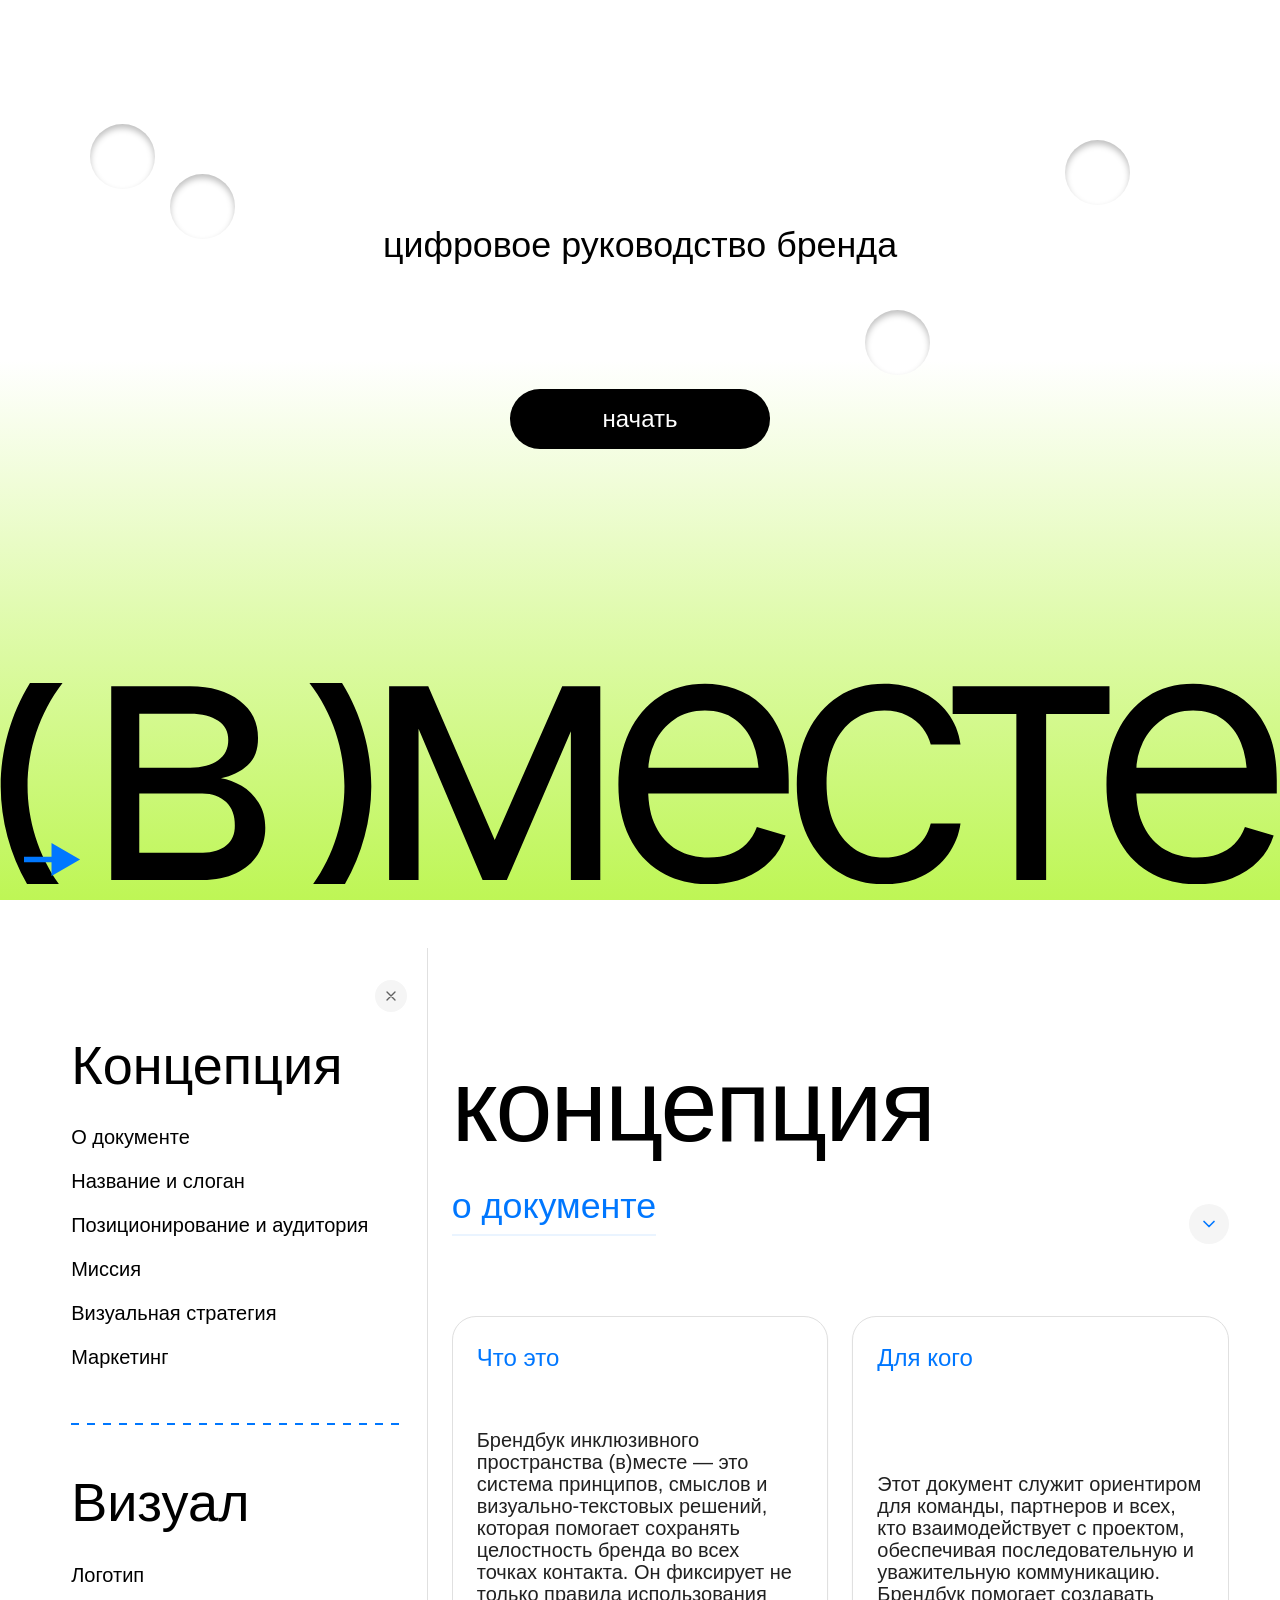
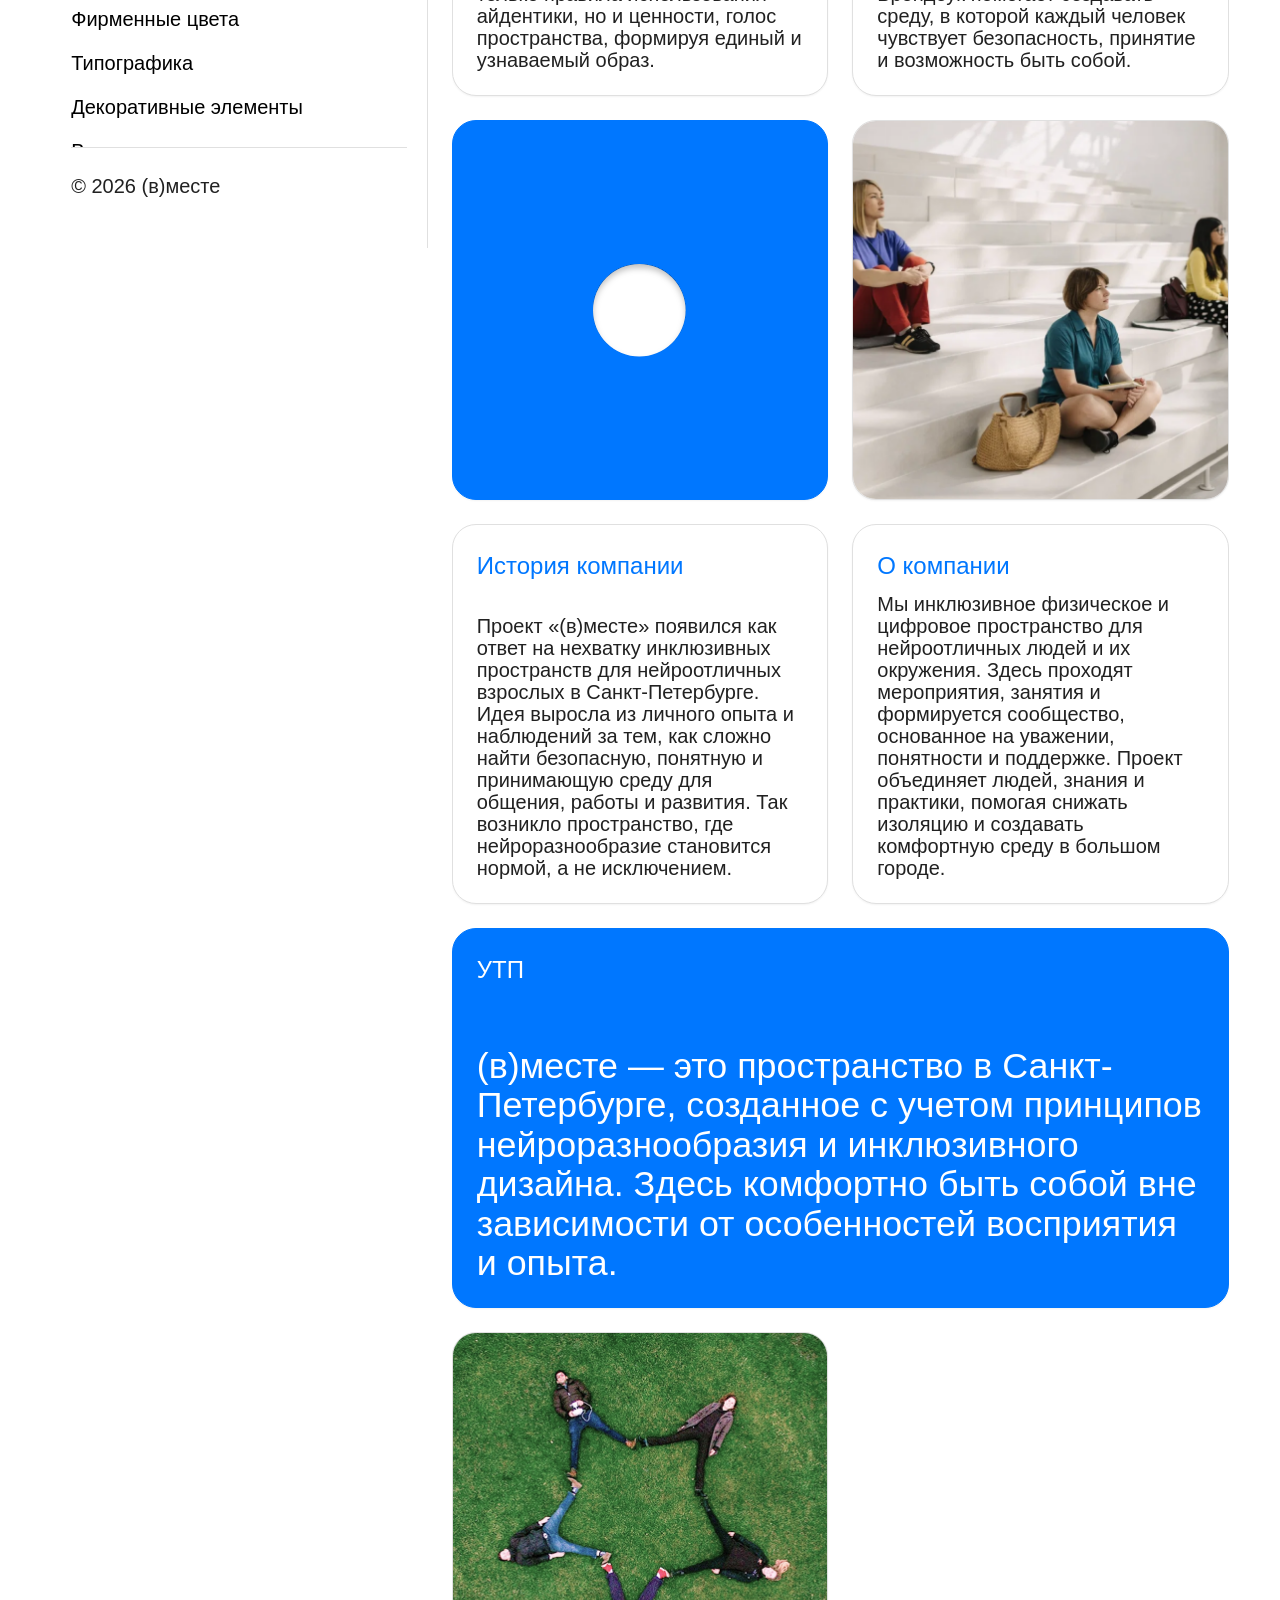
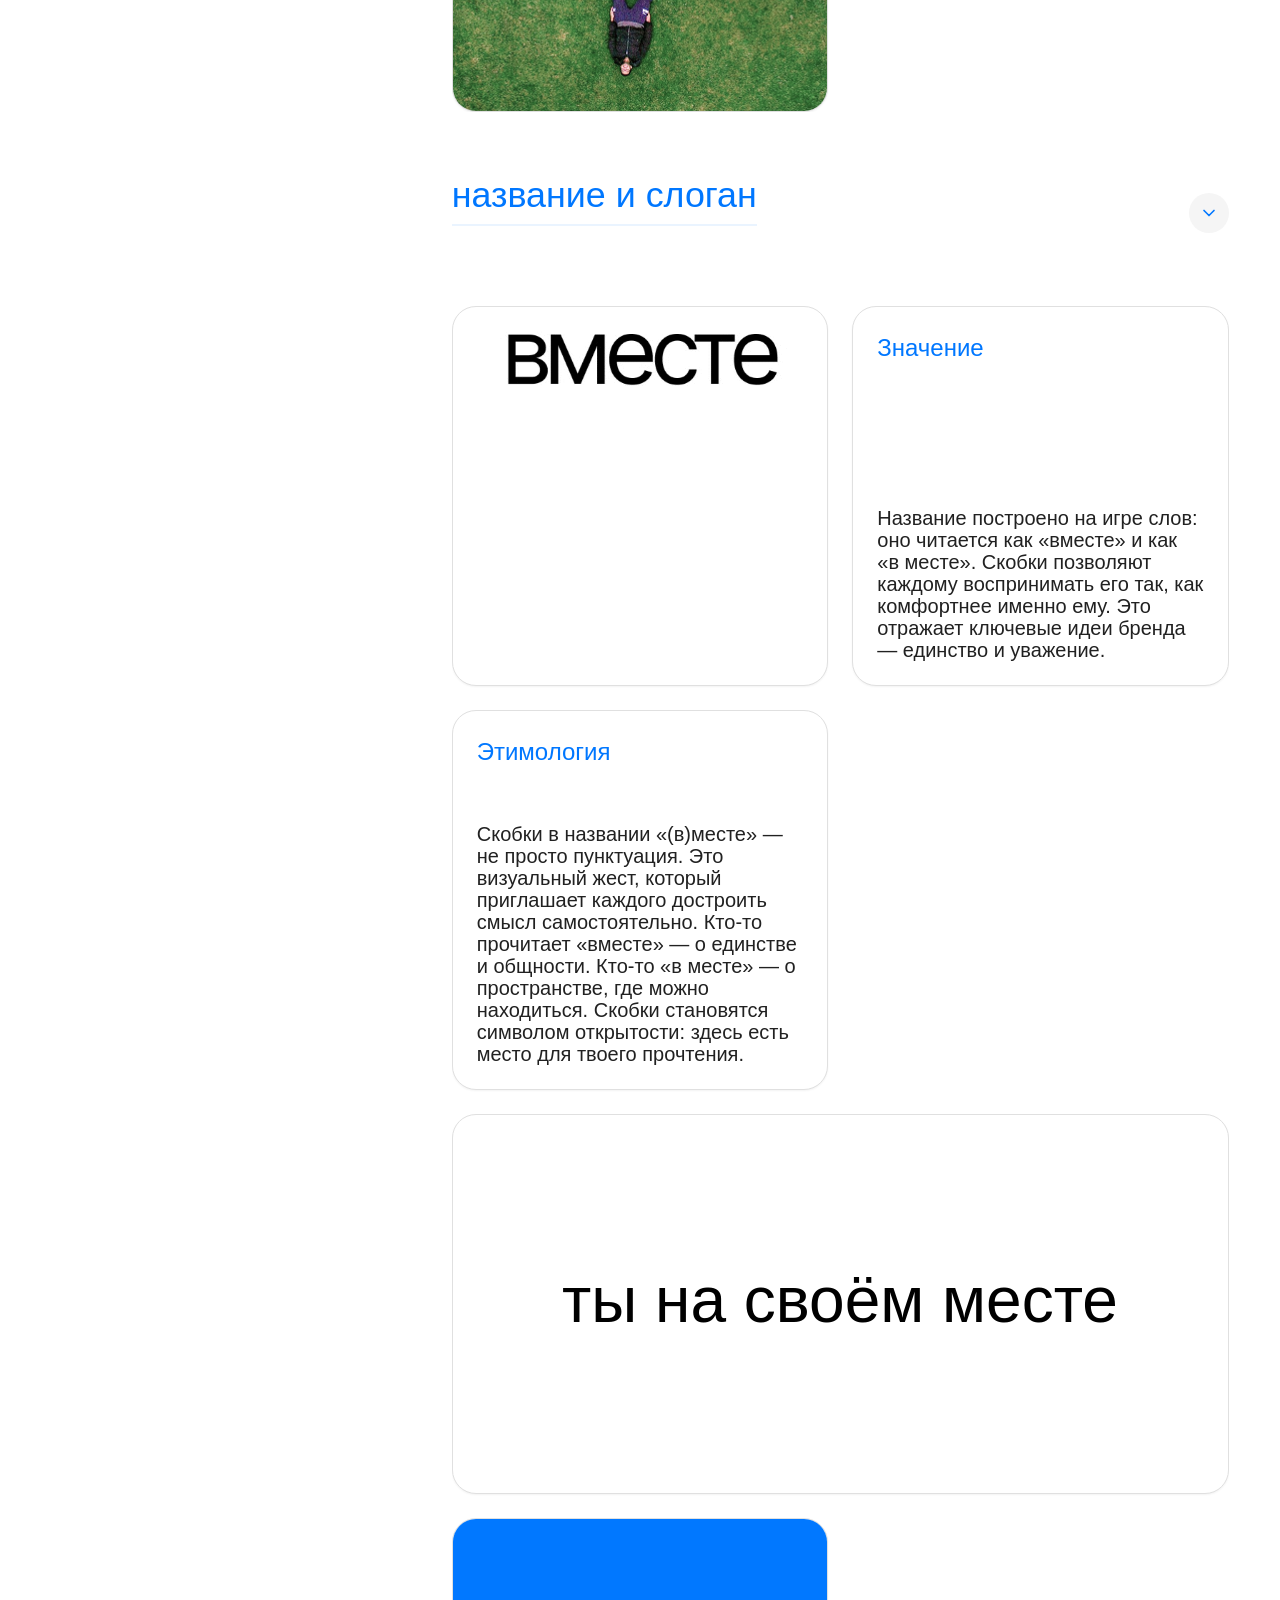
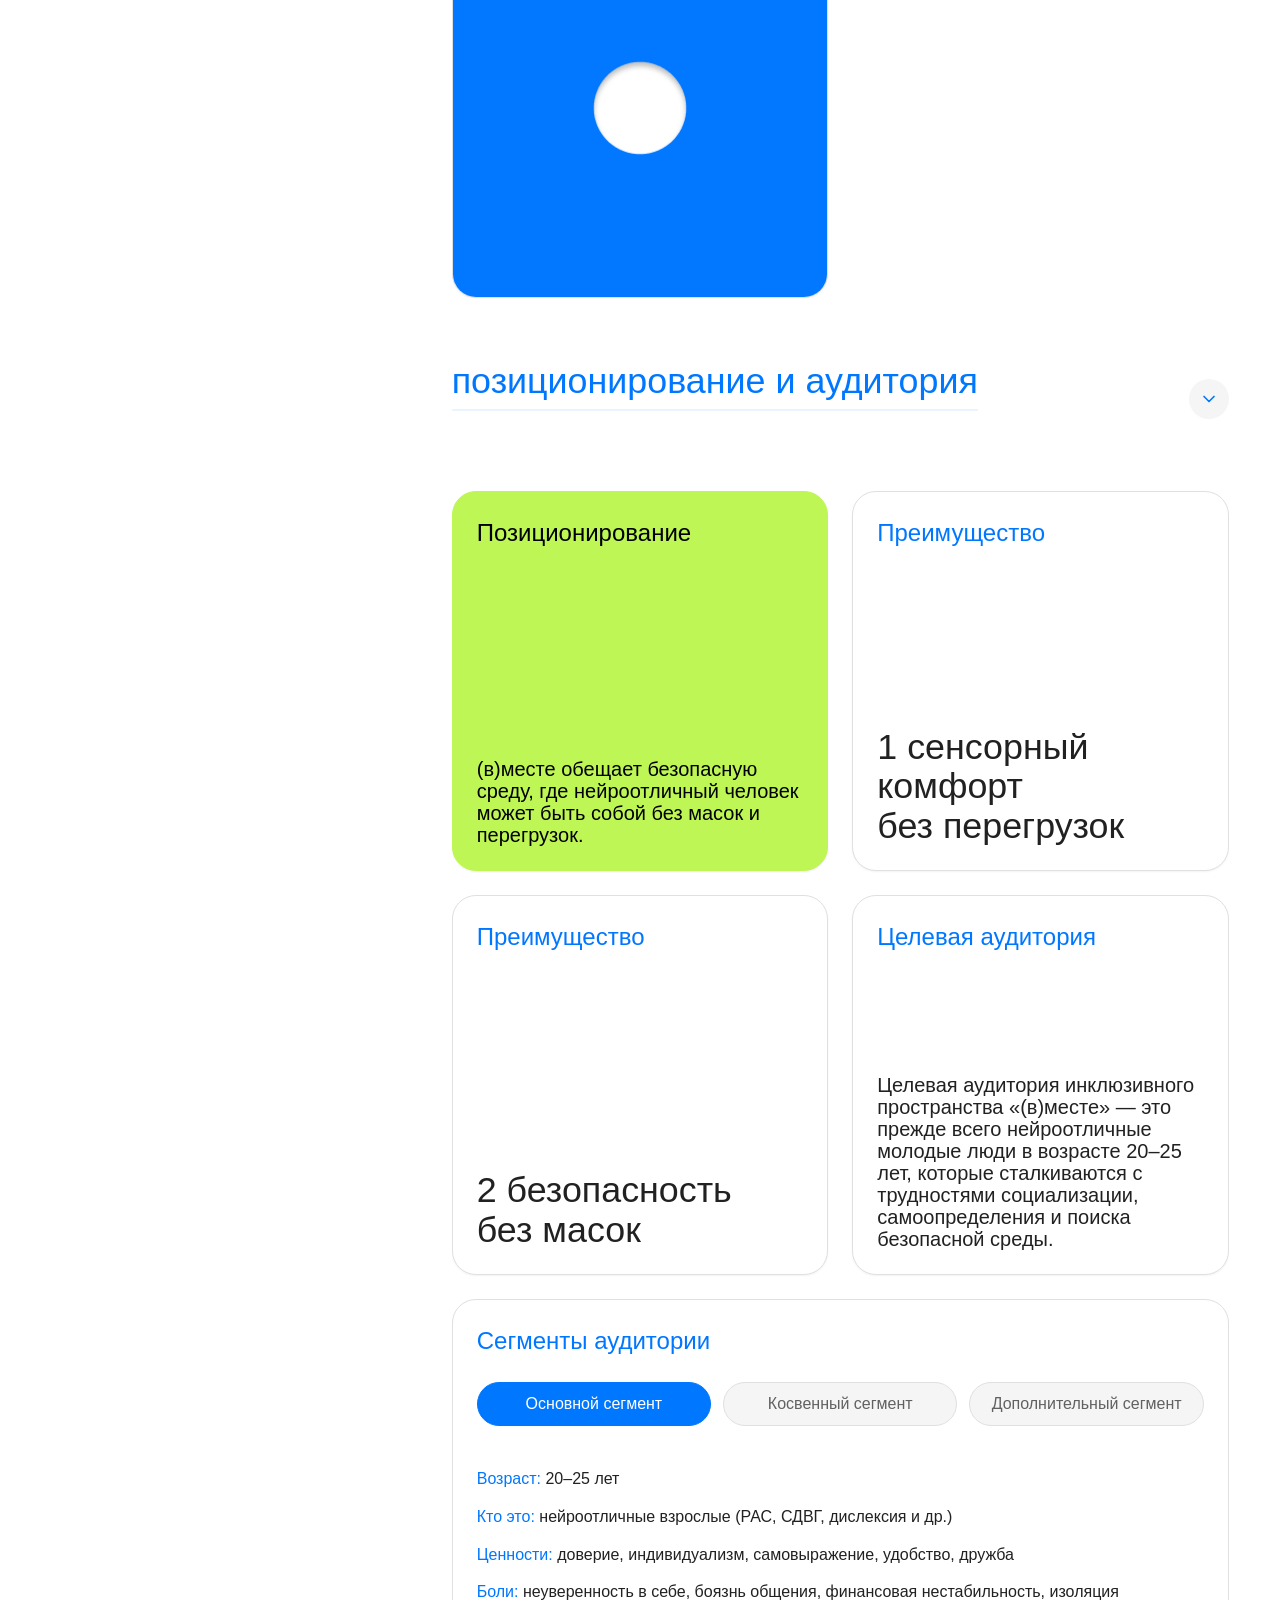
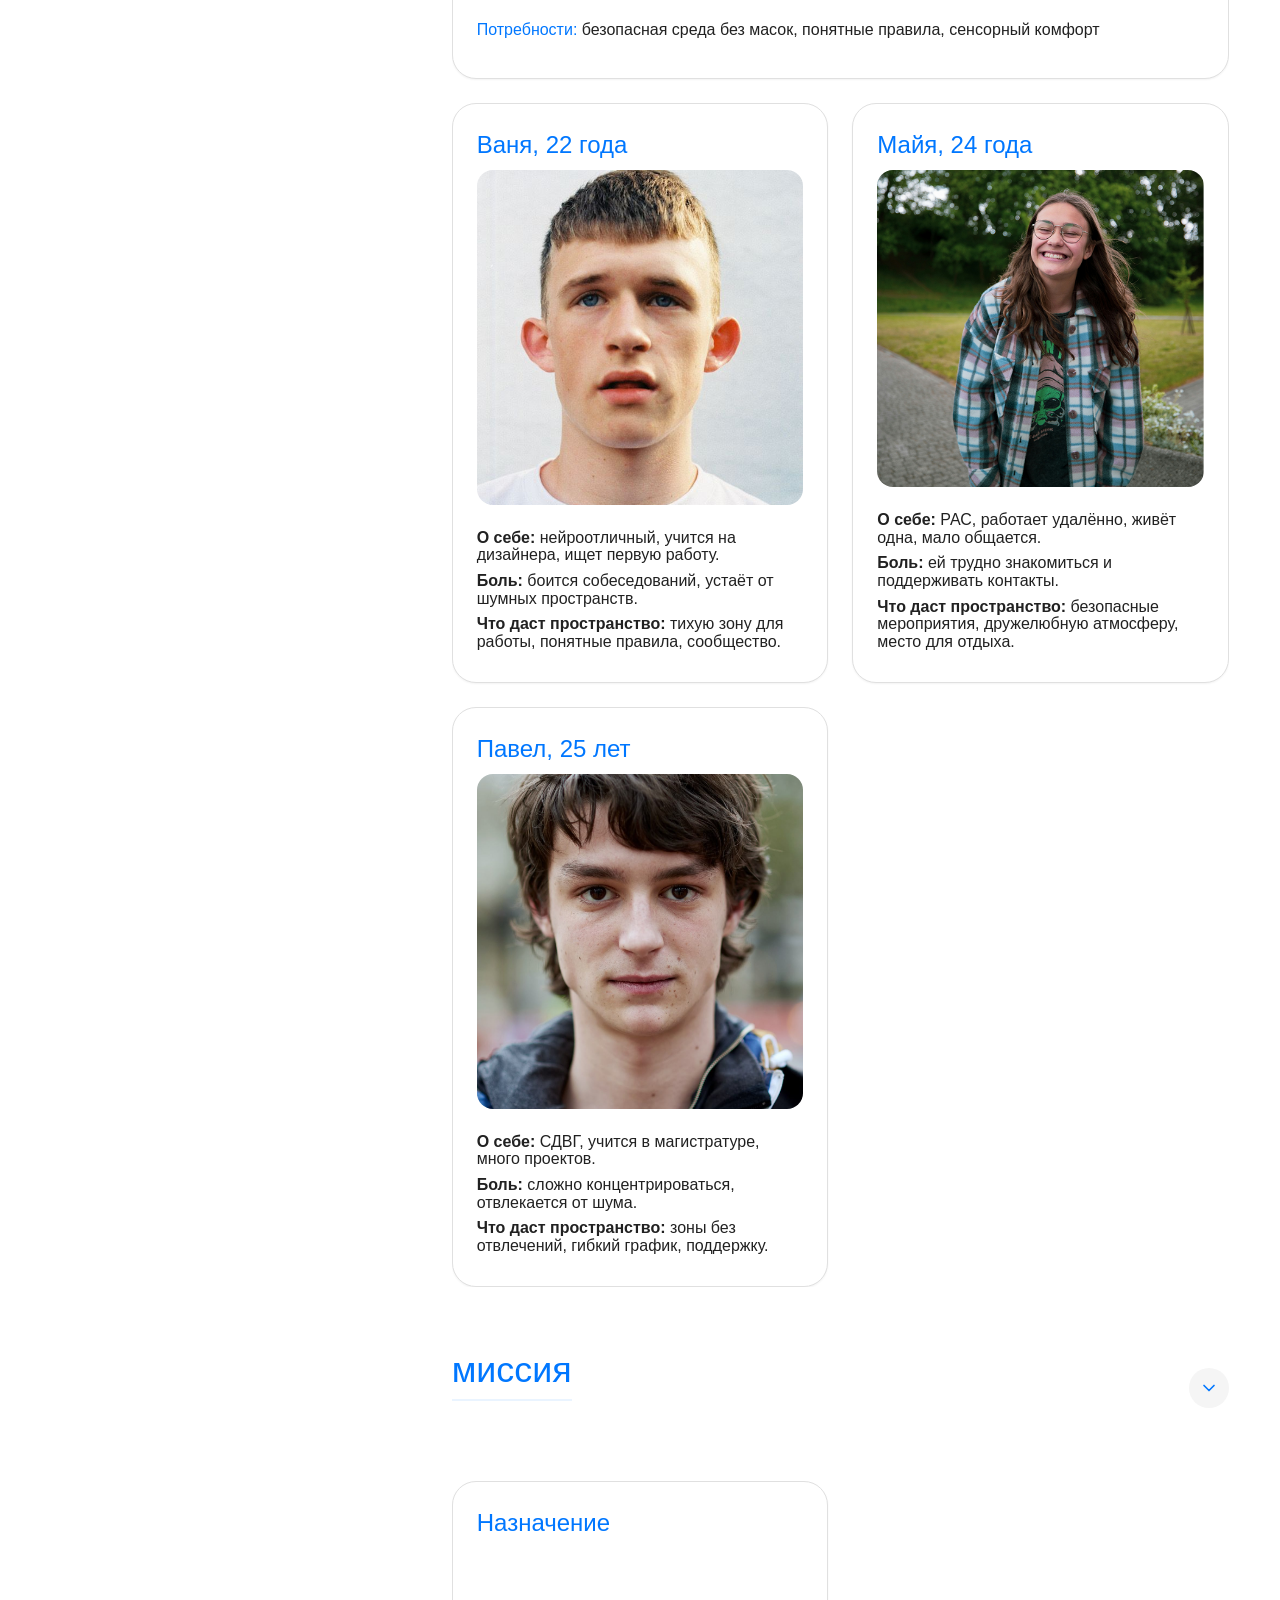
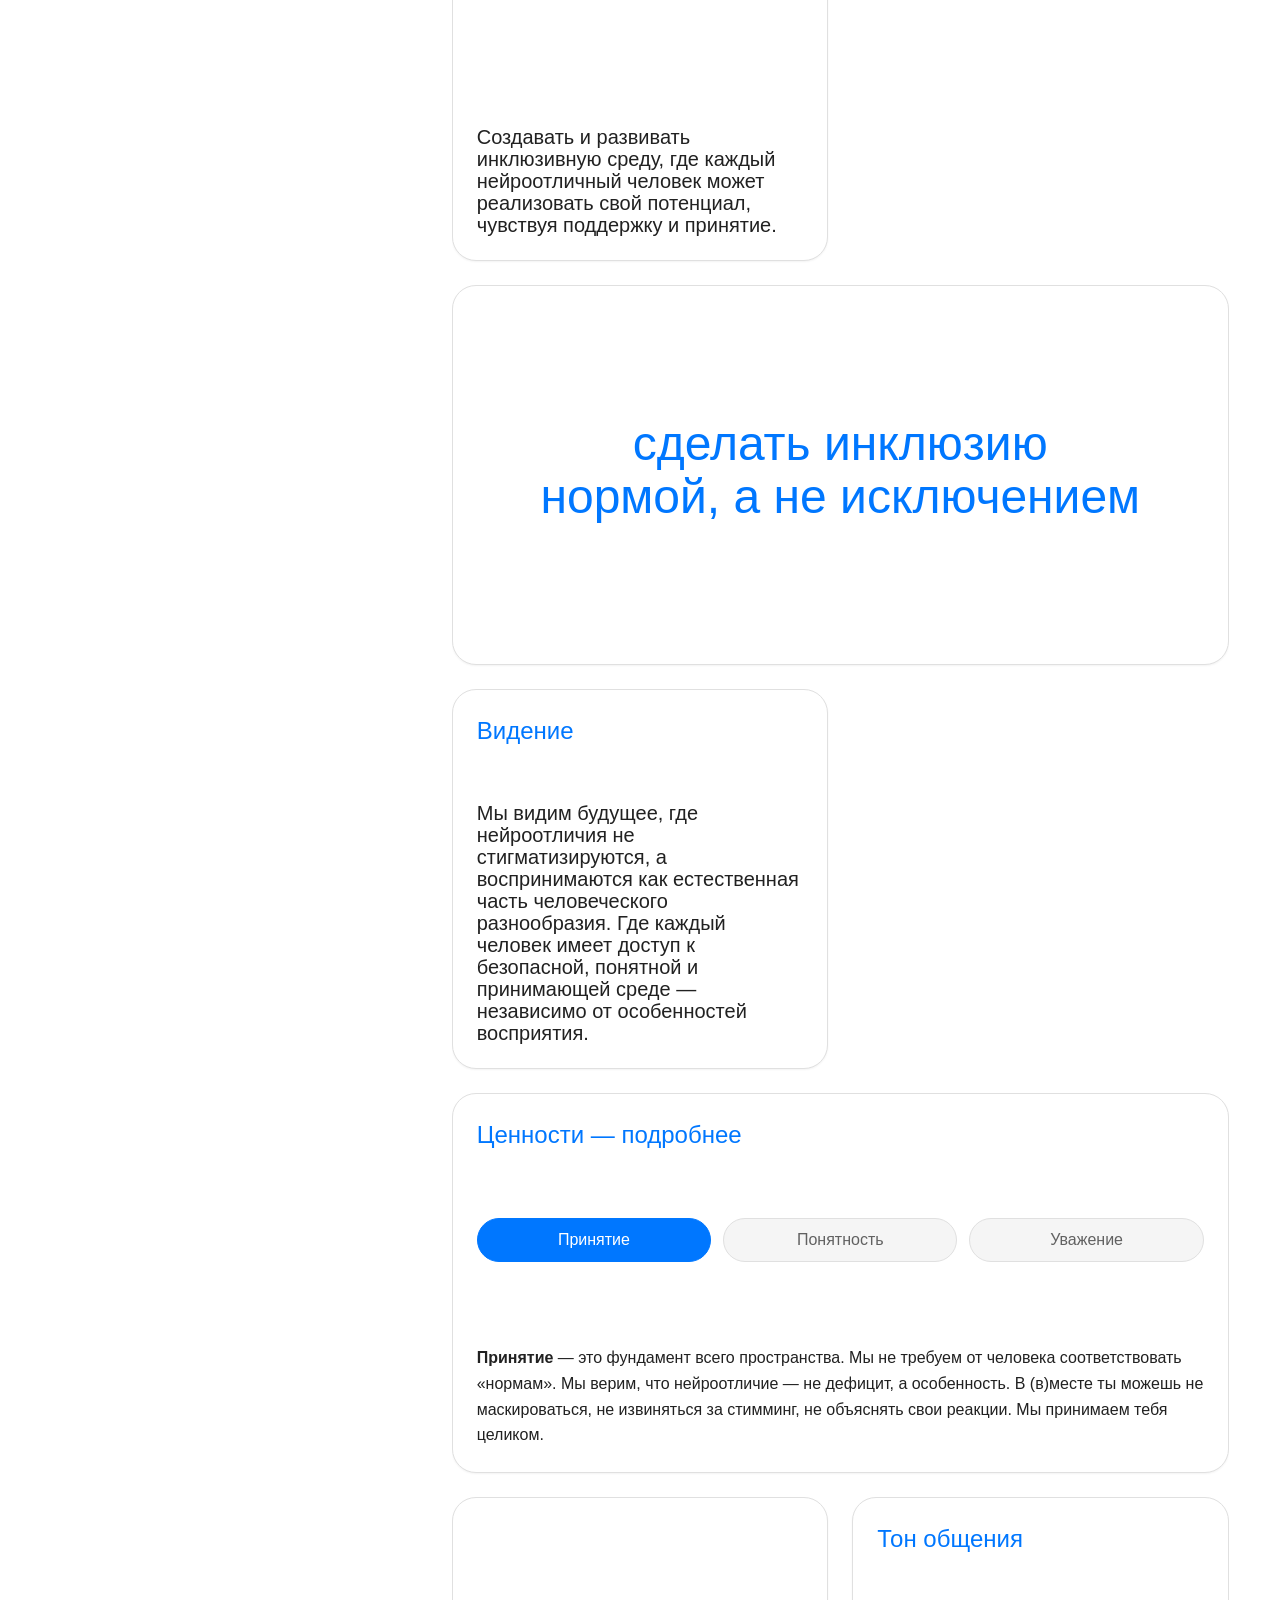
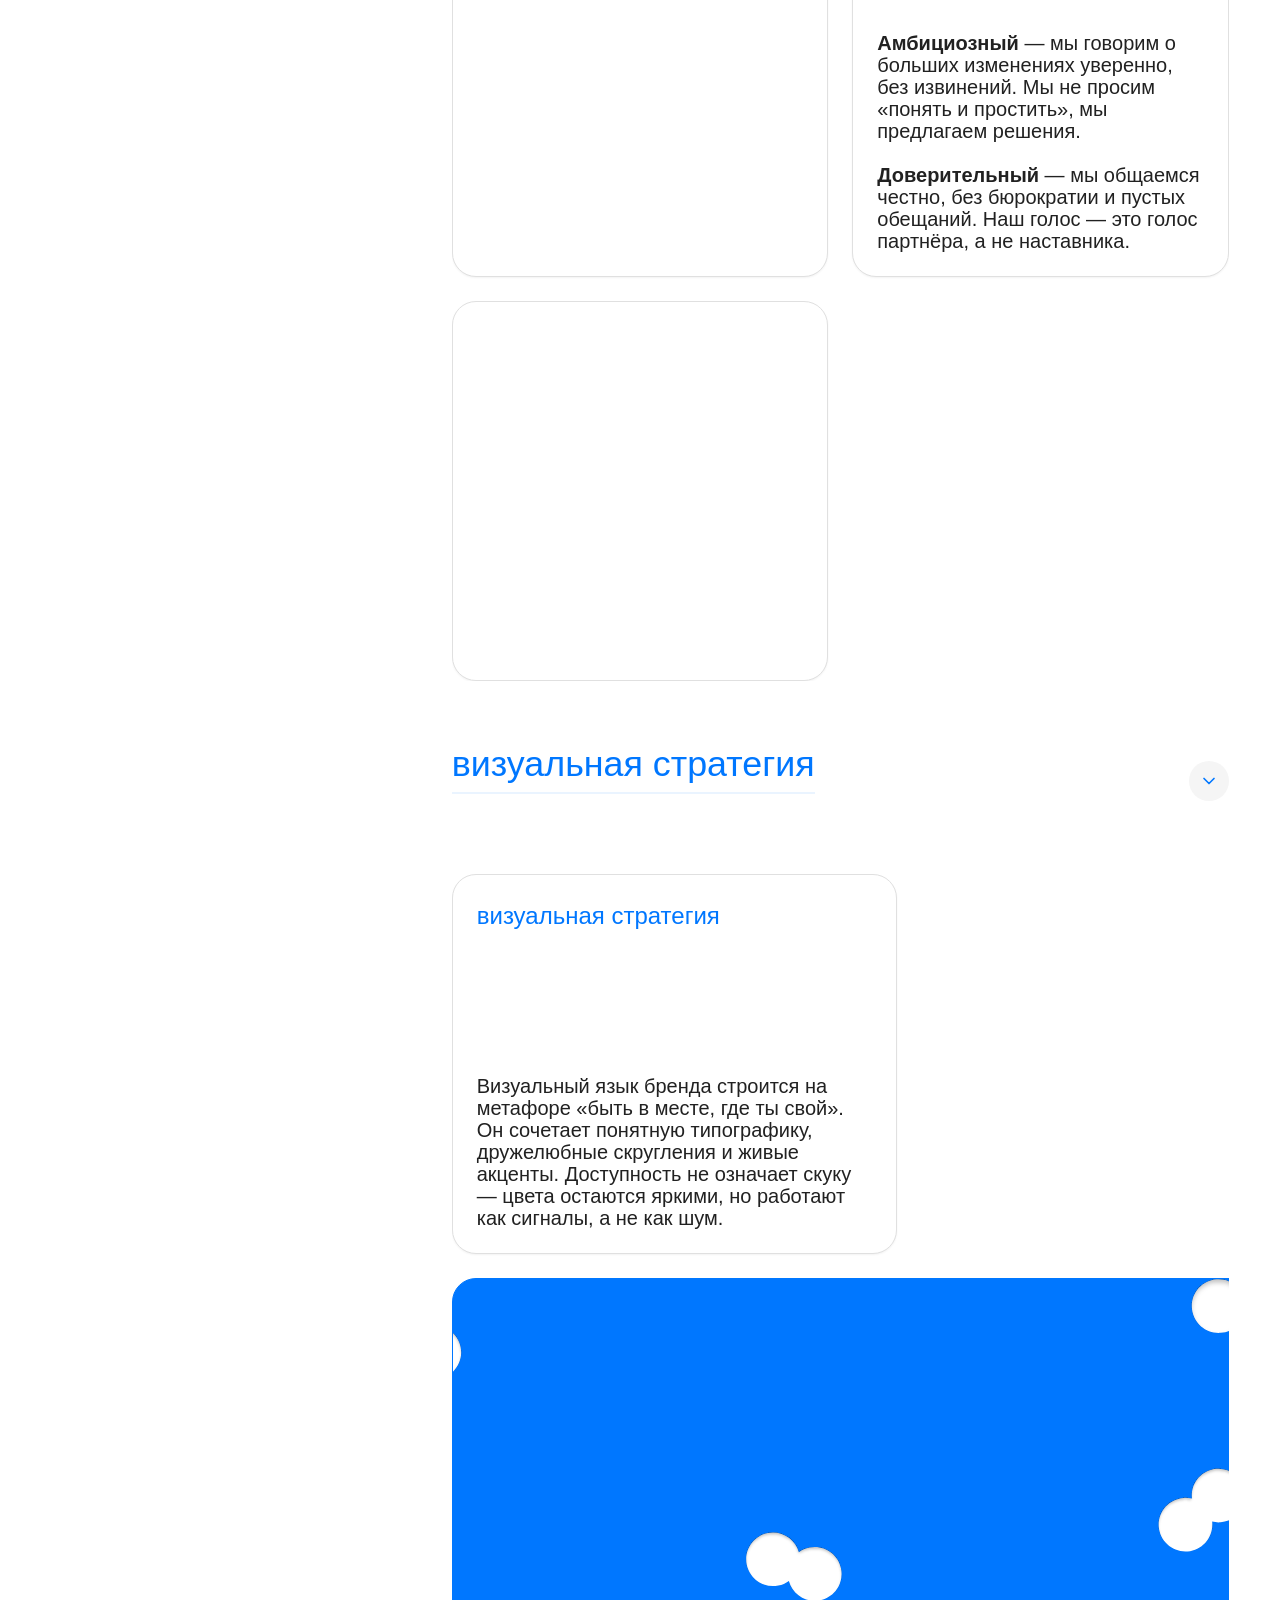
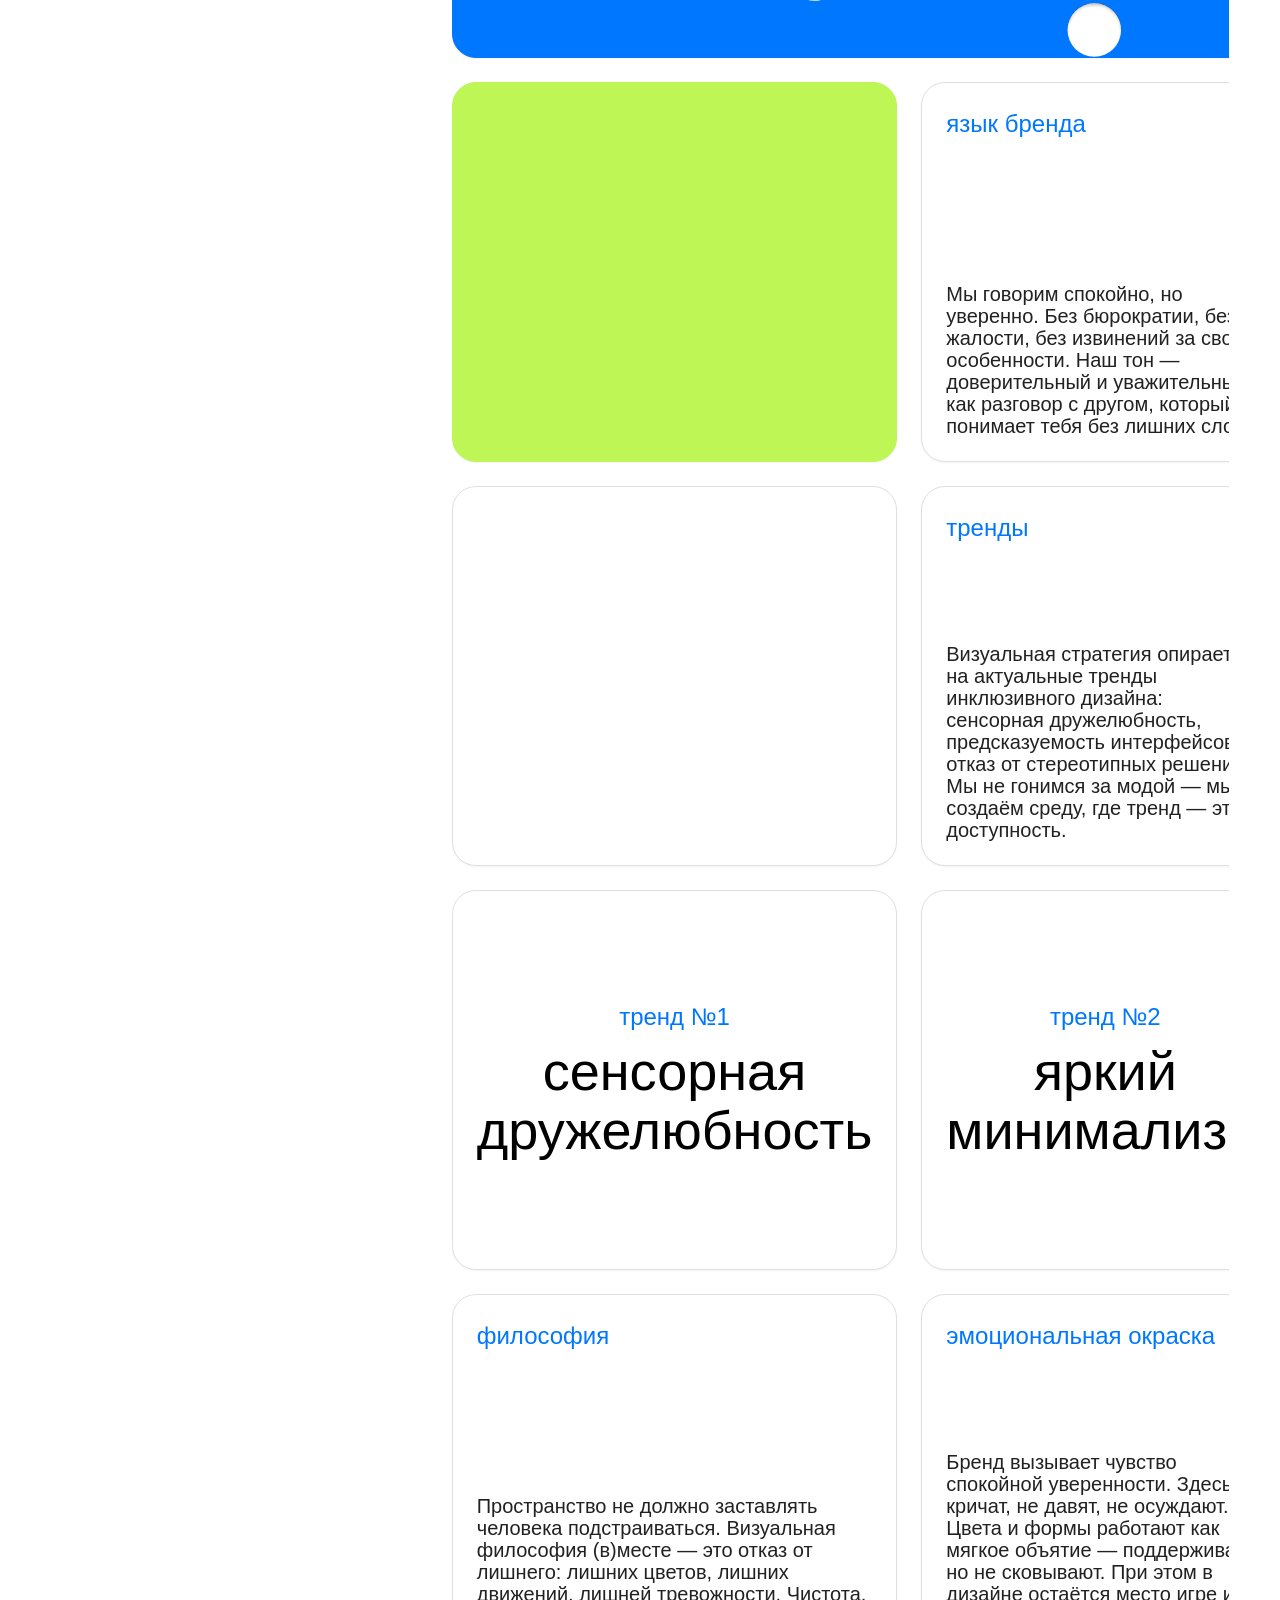
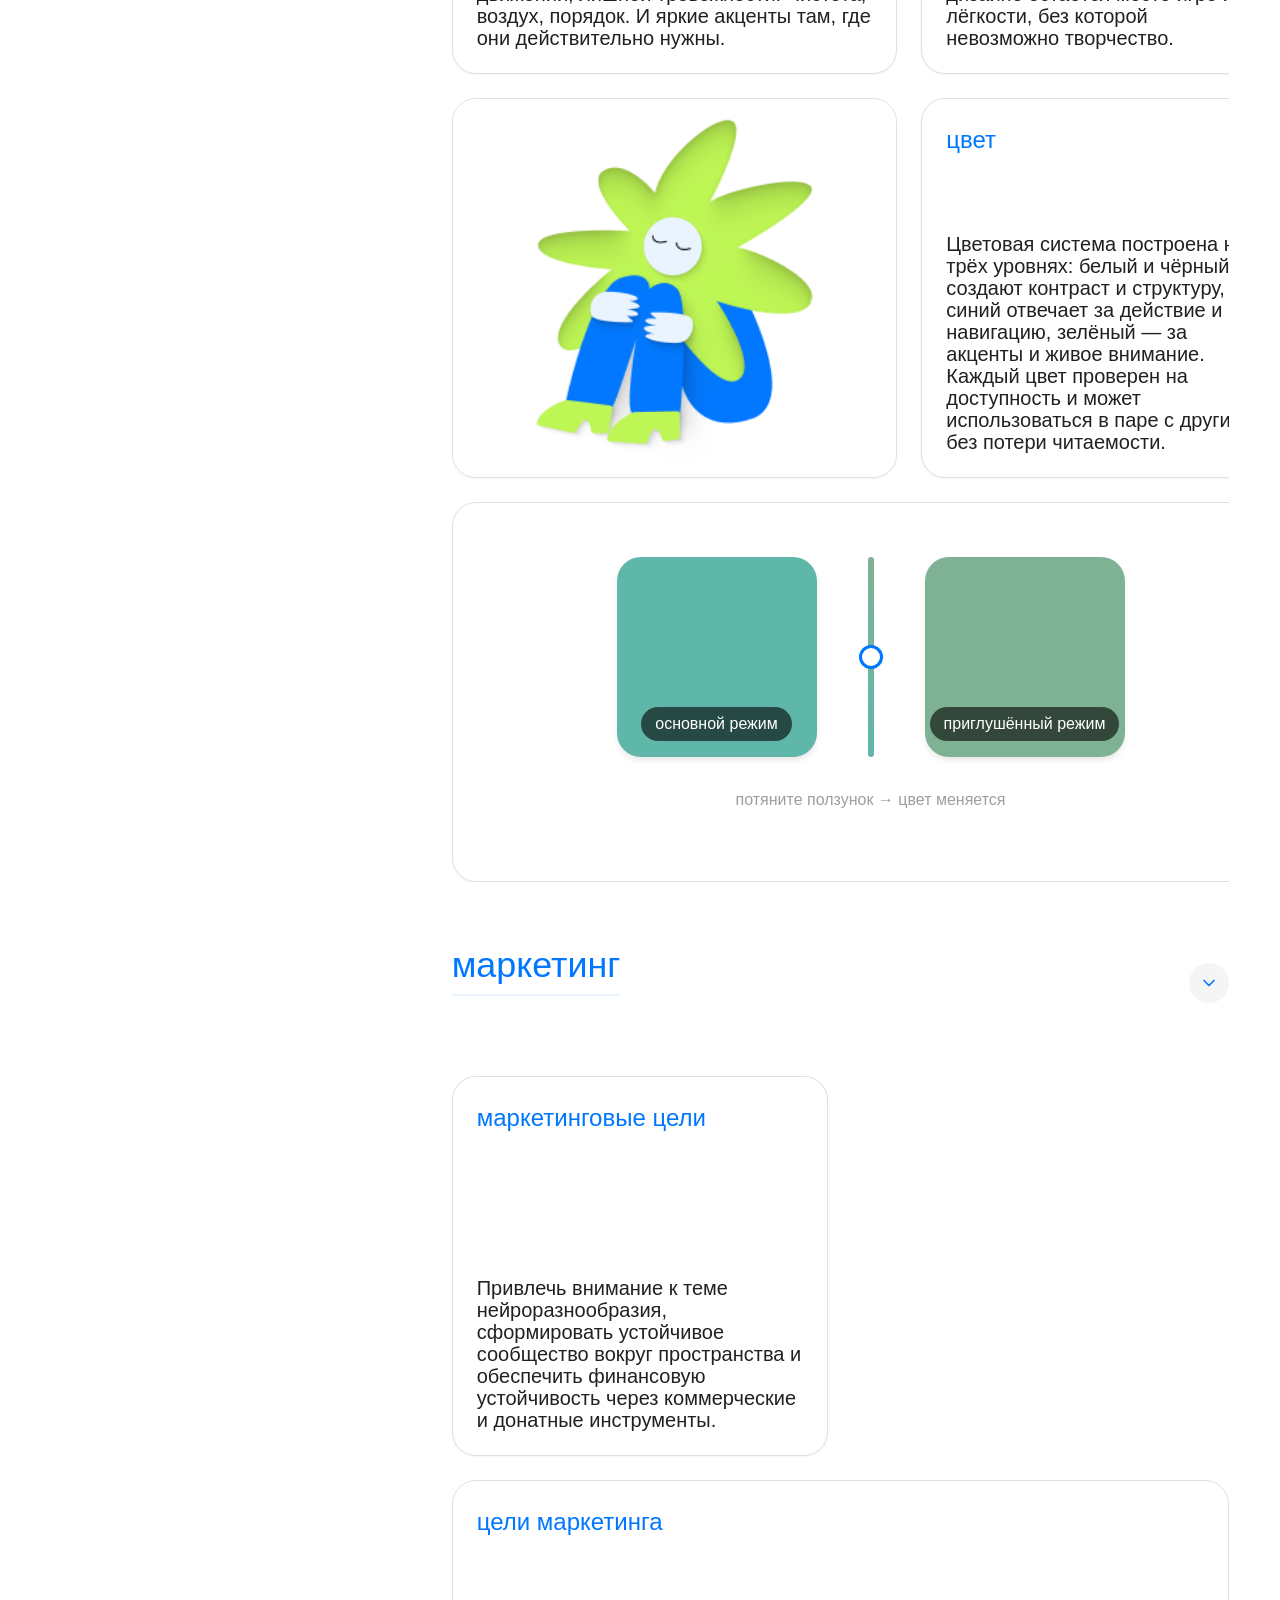
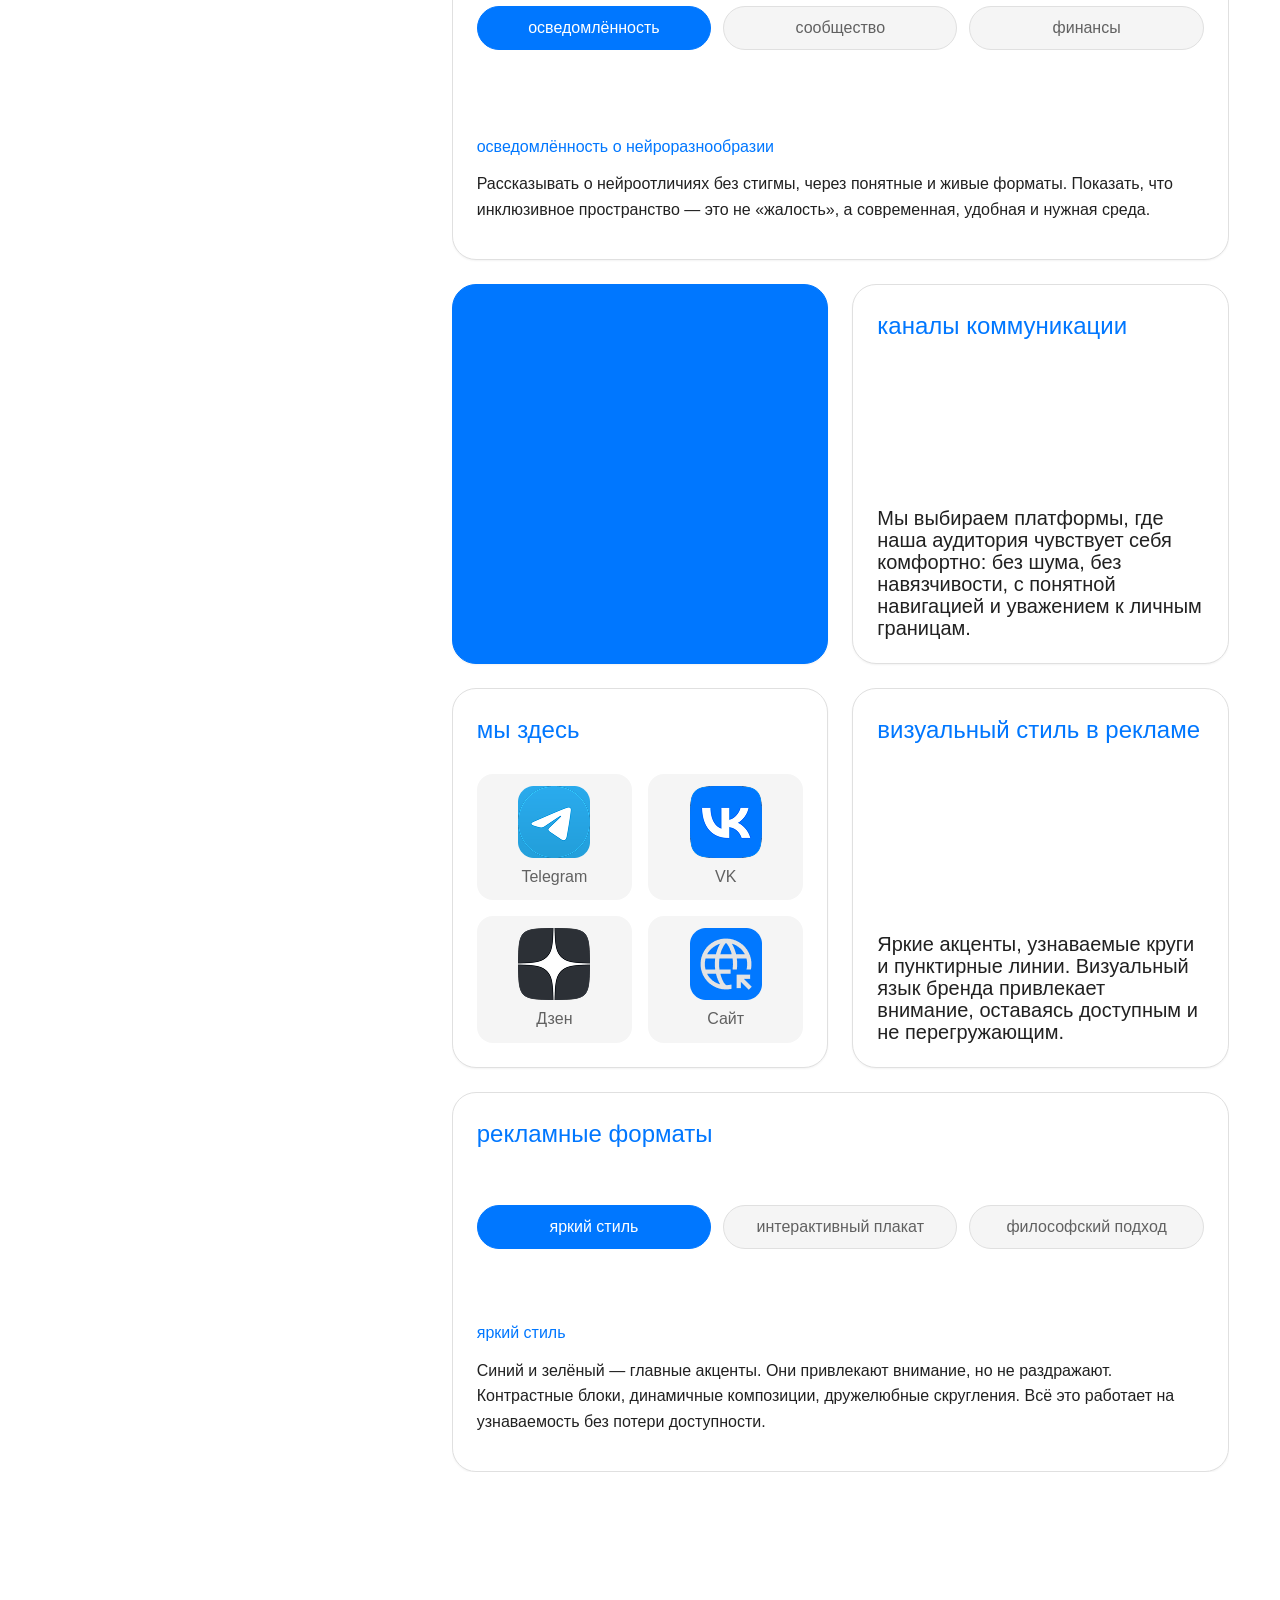
==== commit fe05325b: "Описание изменений" ====
--- a/index.html
+++ b/index.html
@@ -4,6 +4,8 @@
     <meta charset="UTF-8">
     <meta name="viewport" content="width=device-width, initial-scale=1.0">
     <title>Брендбук | (в)месте — инклюзивное пространство</title>
+
+    <link rel="icon" type="image/x-icon" href="media/logo/zn.png">
     <!-- Подключение CSS файлов -->
     <link rel="stylesheet" href="styles/variables.css">
     <link rel="stylesheet" href="styles/reset.css">
